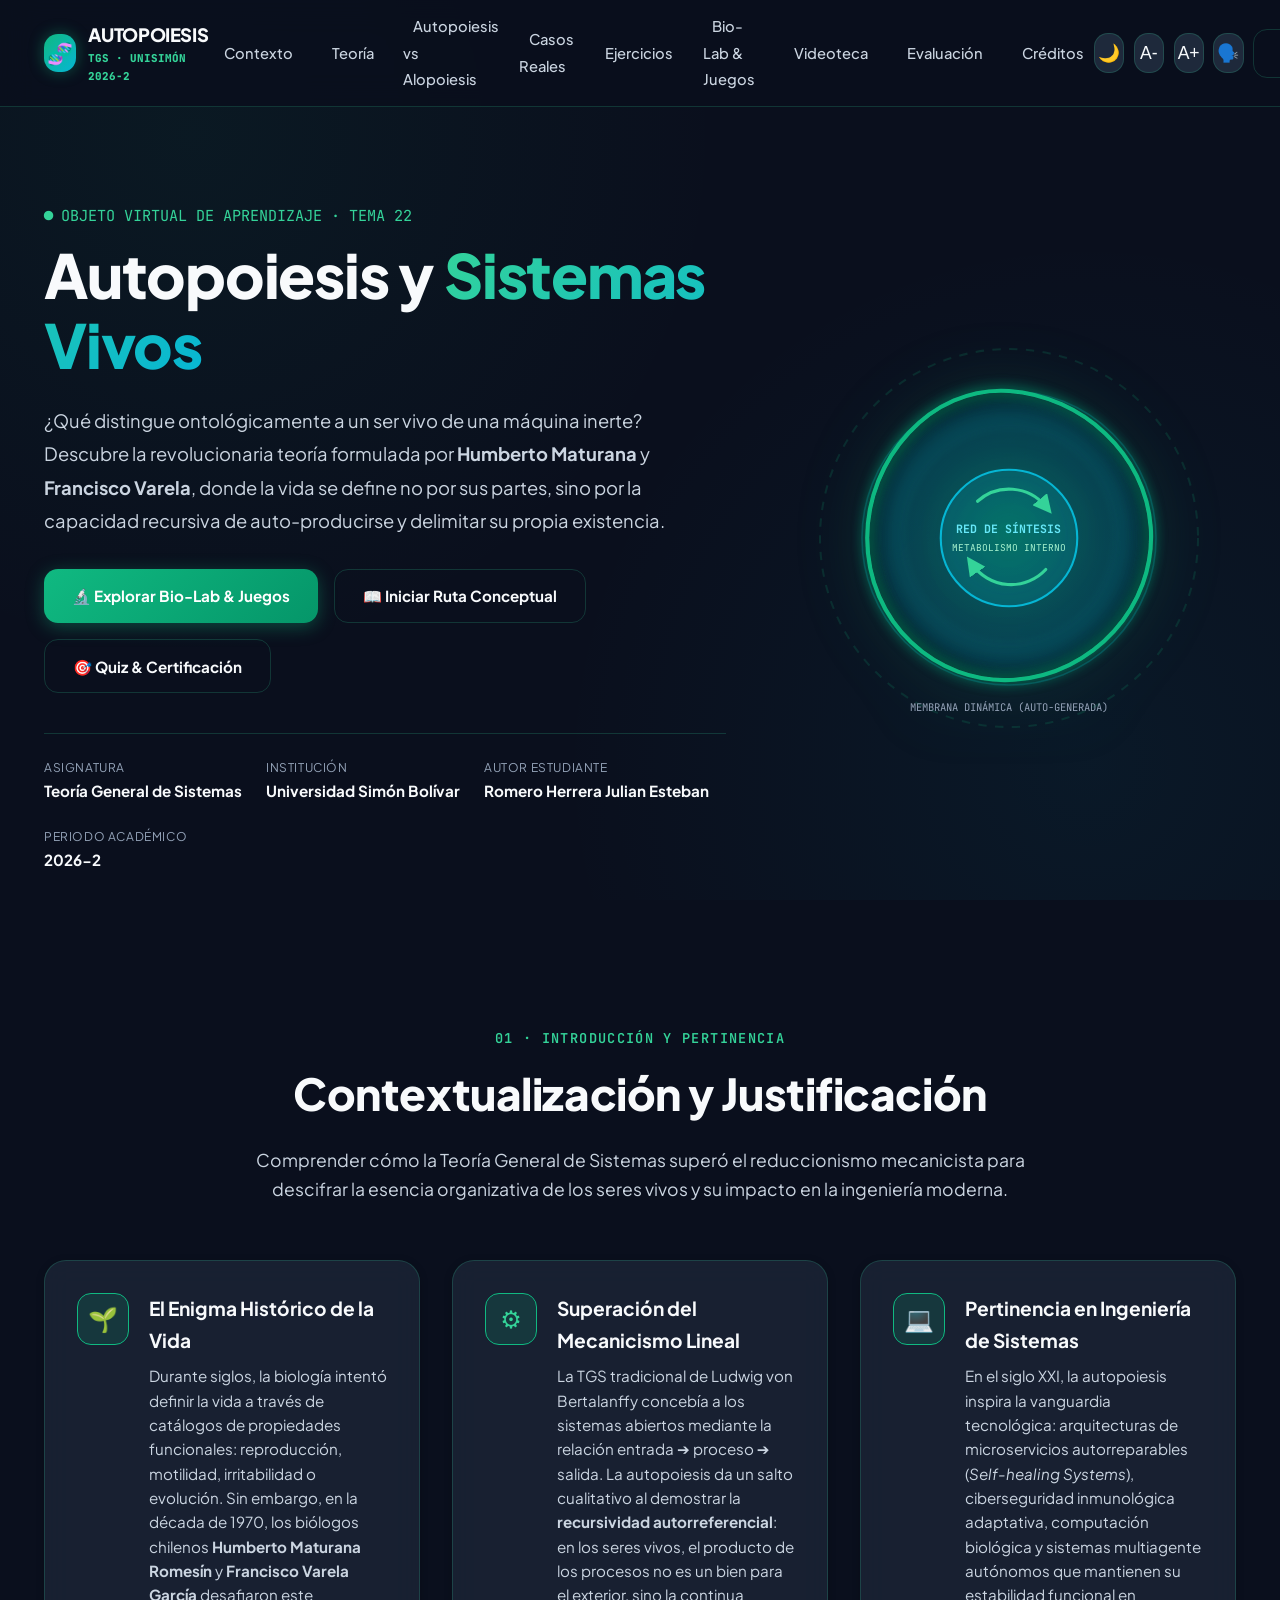
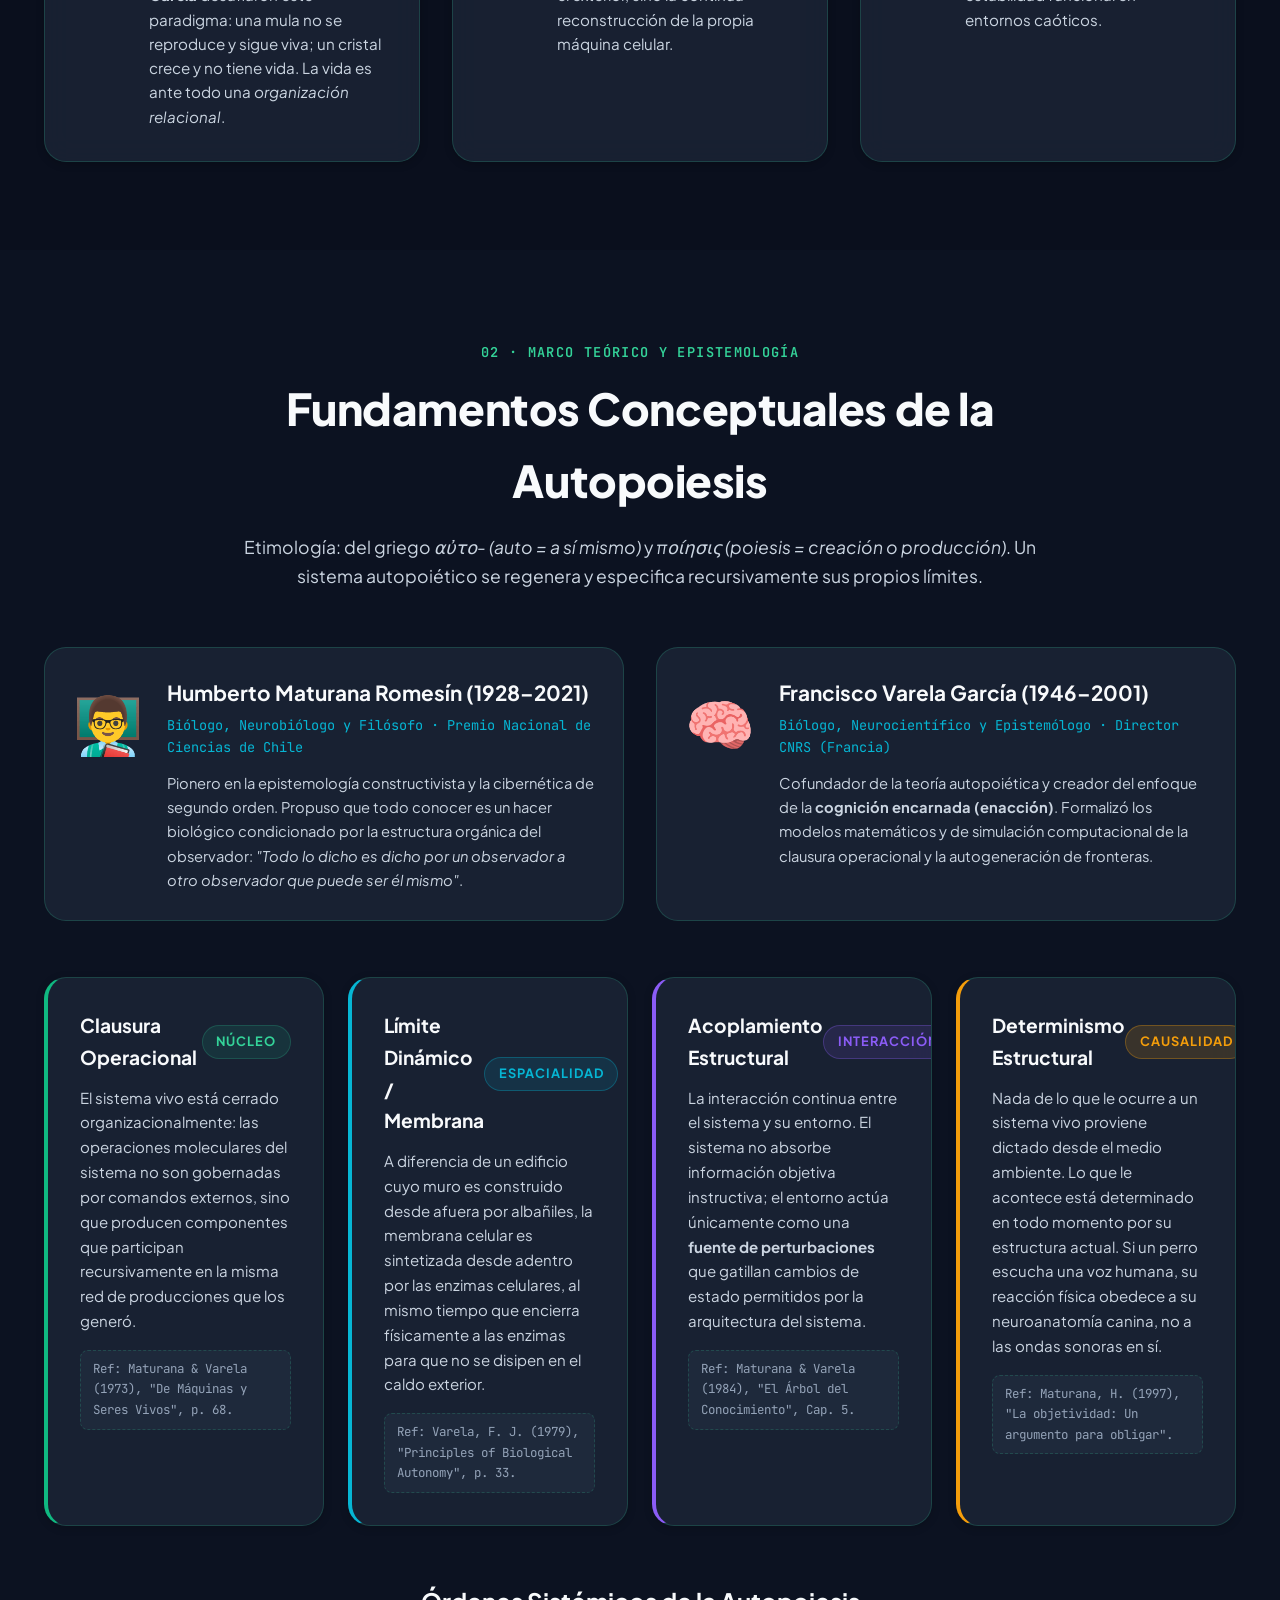
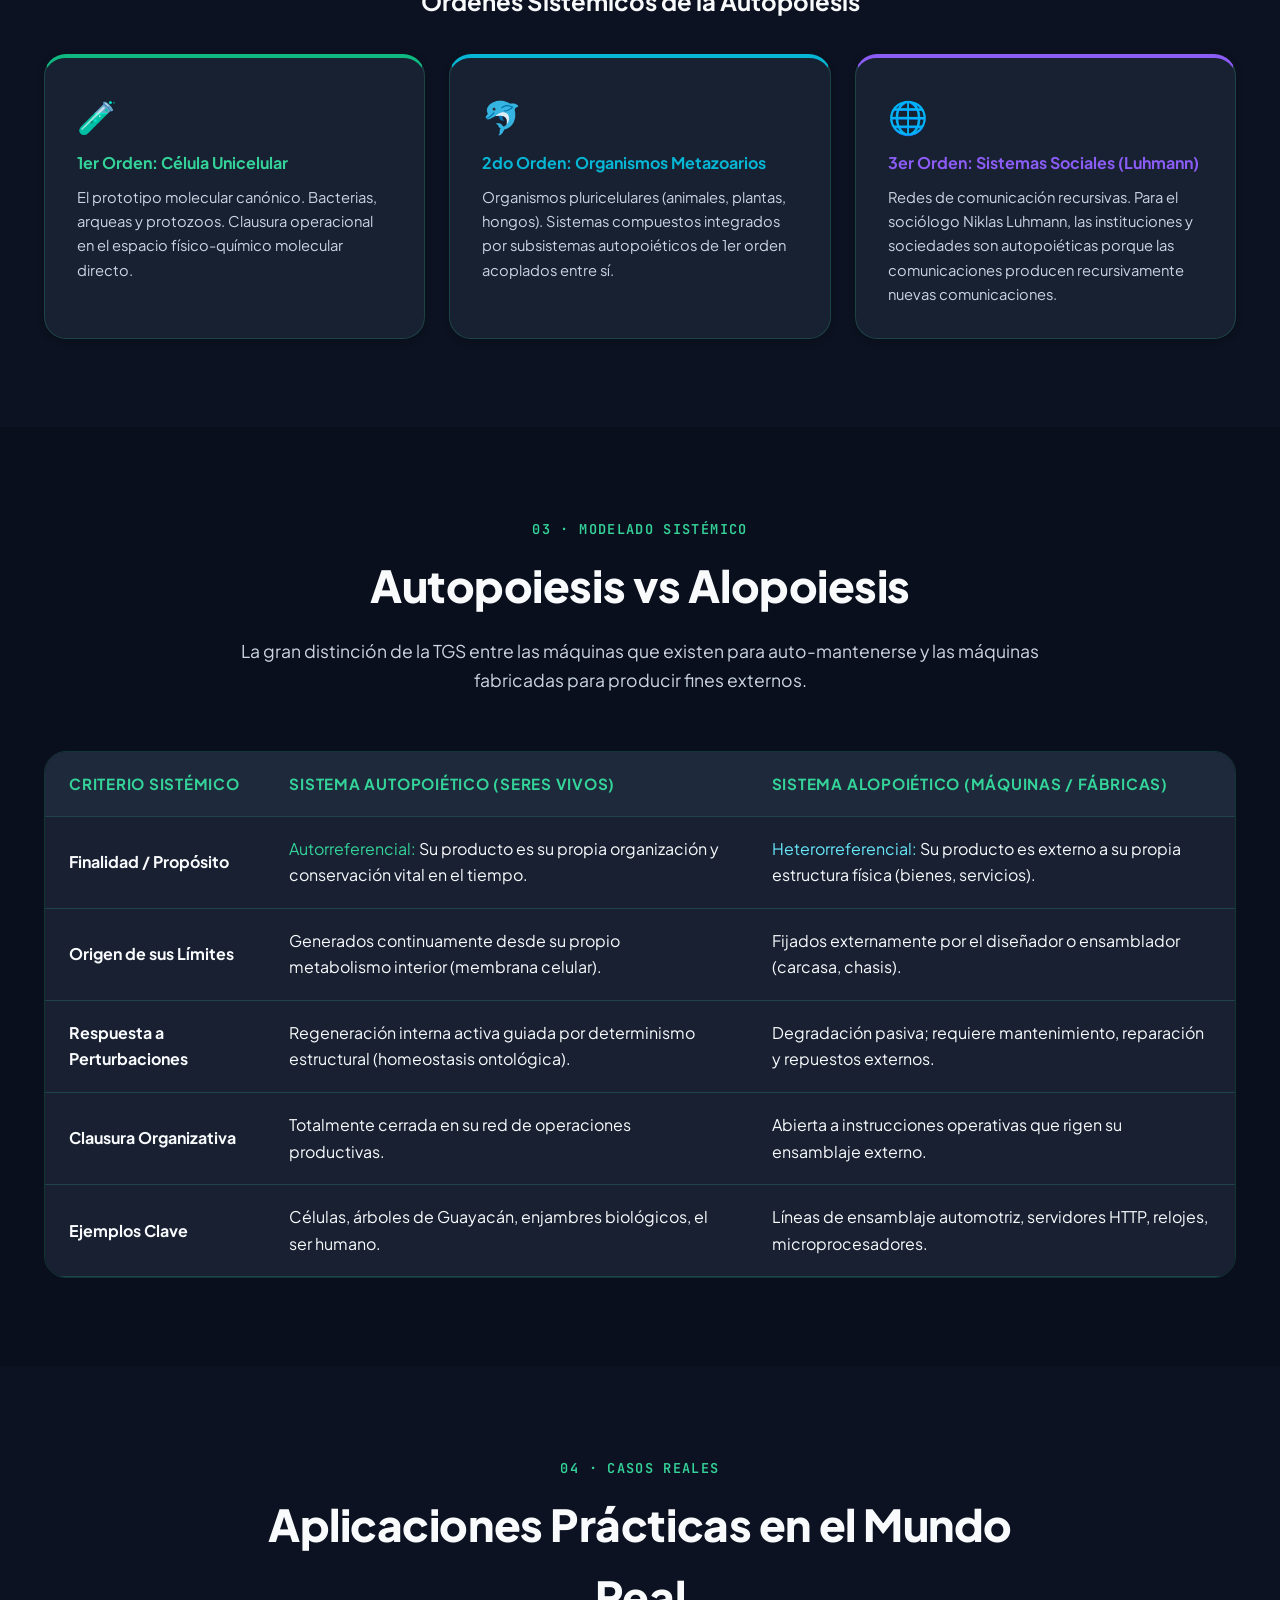
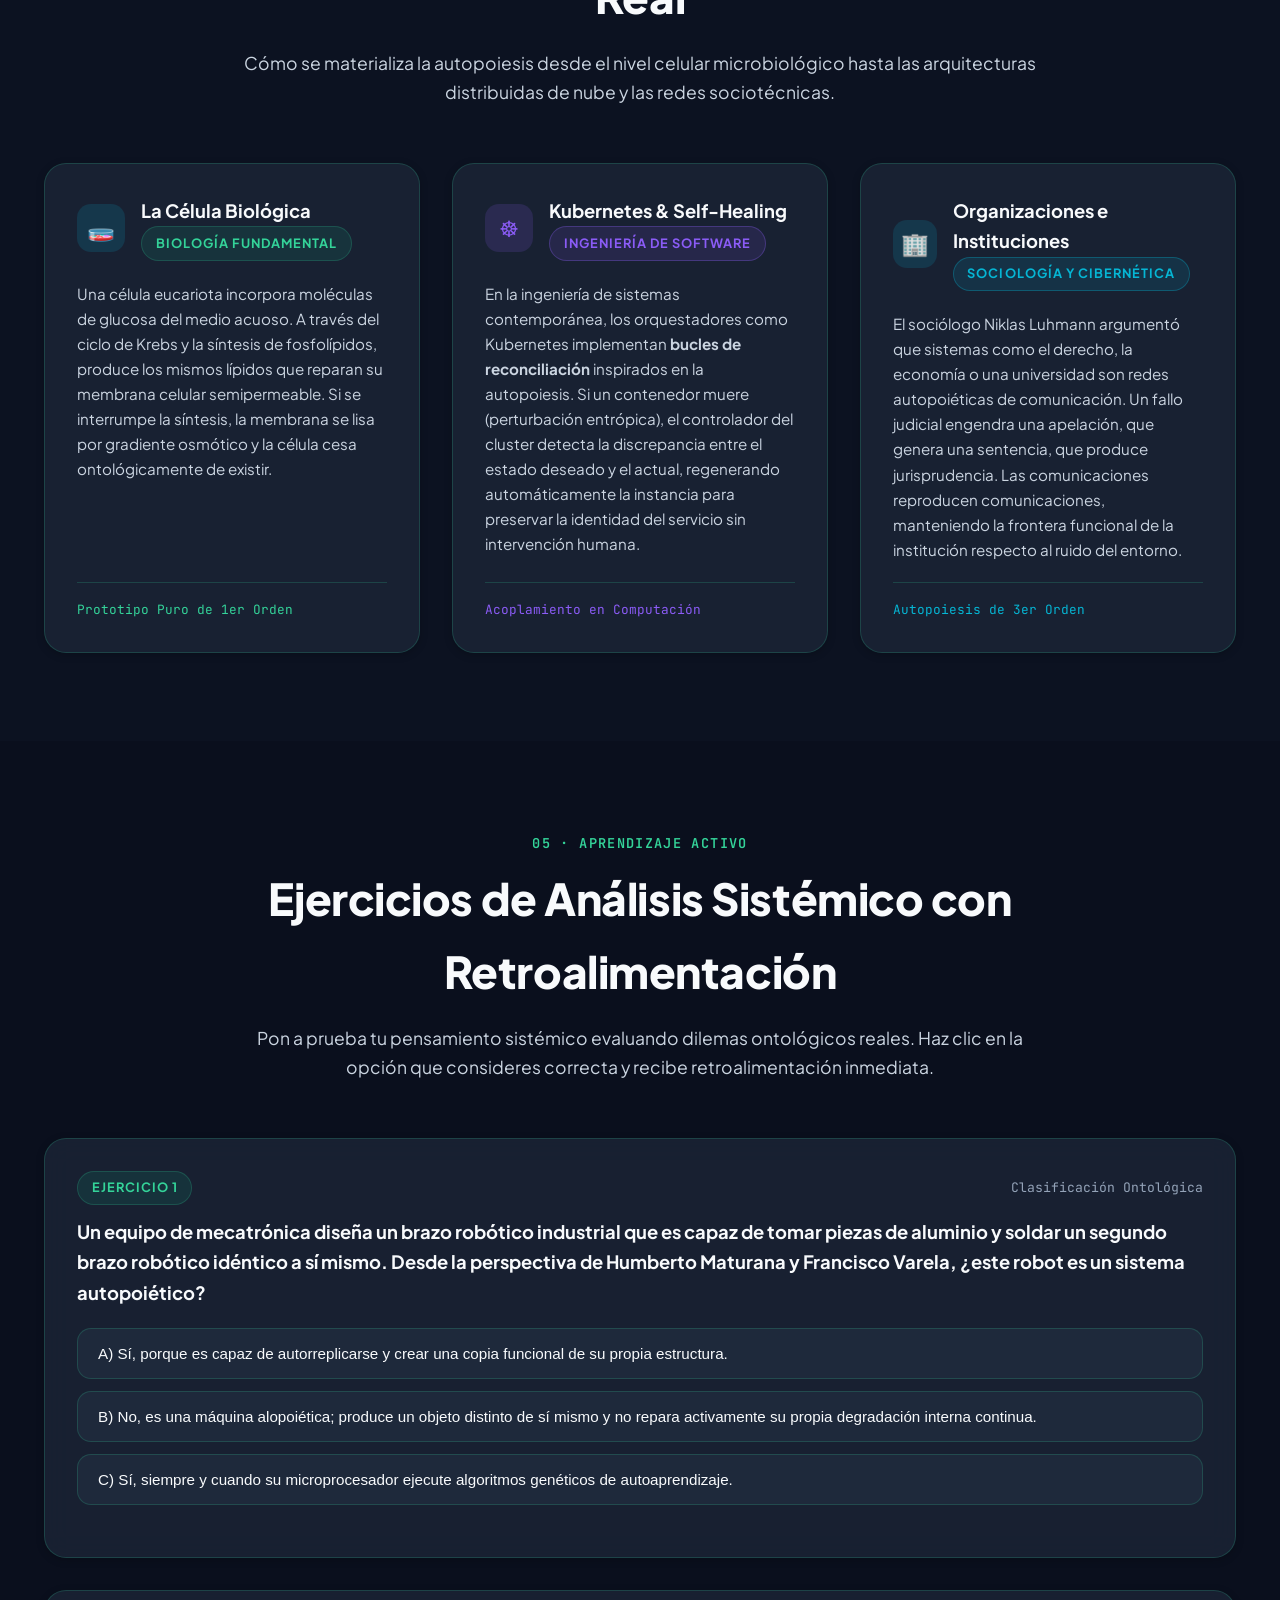
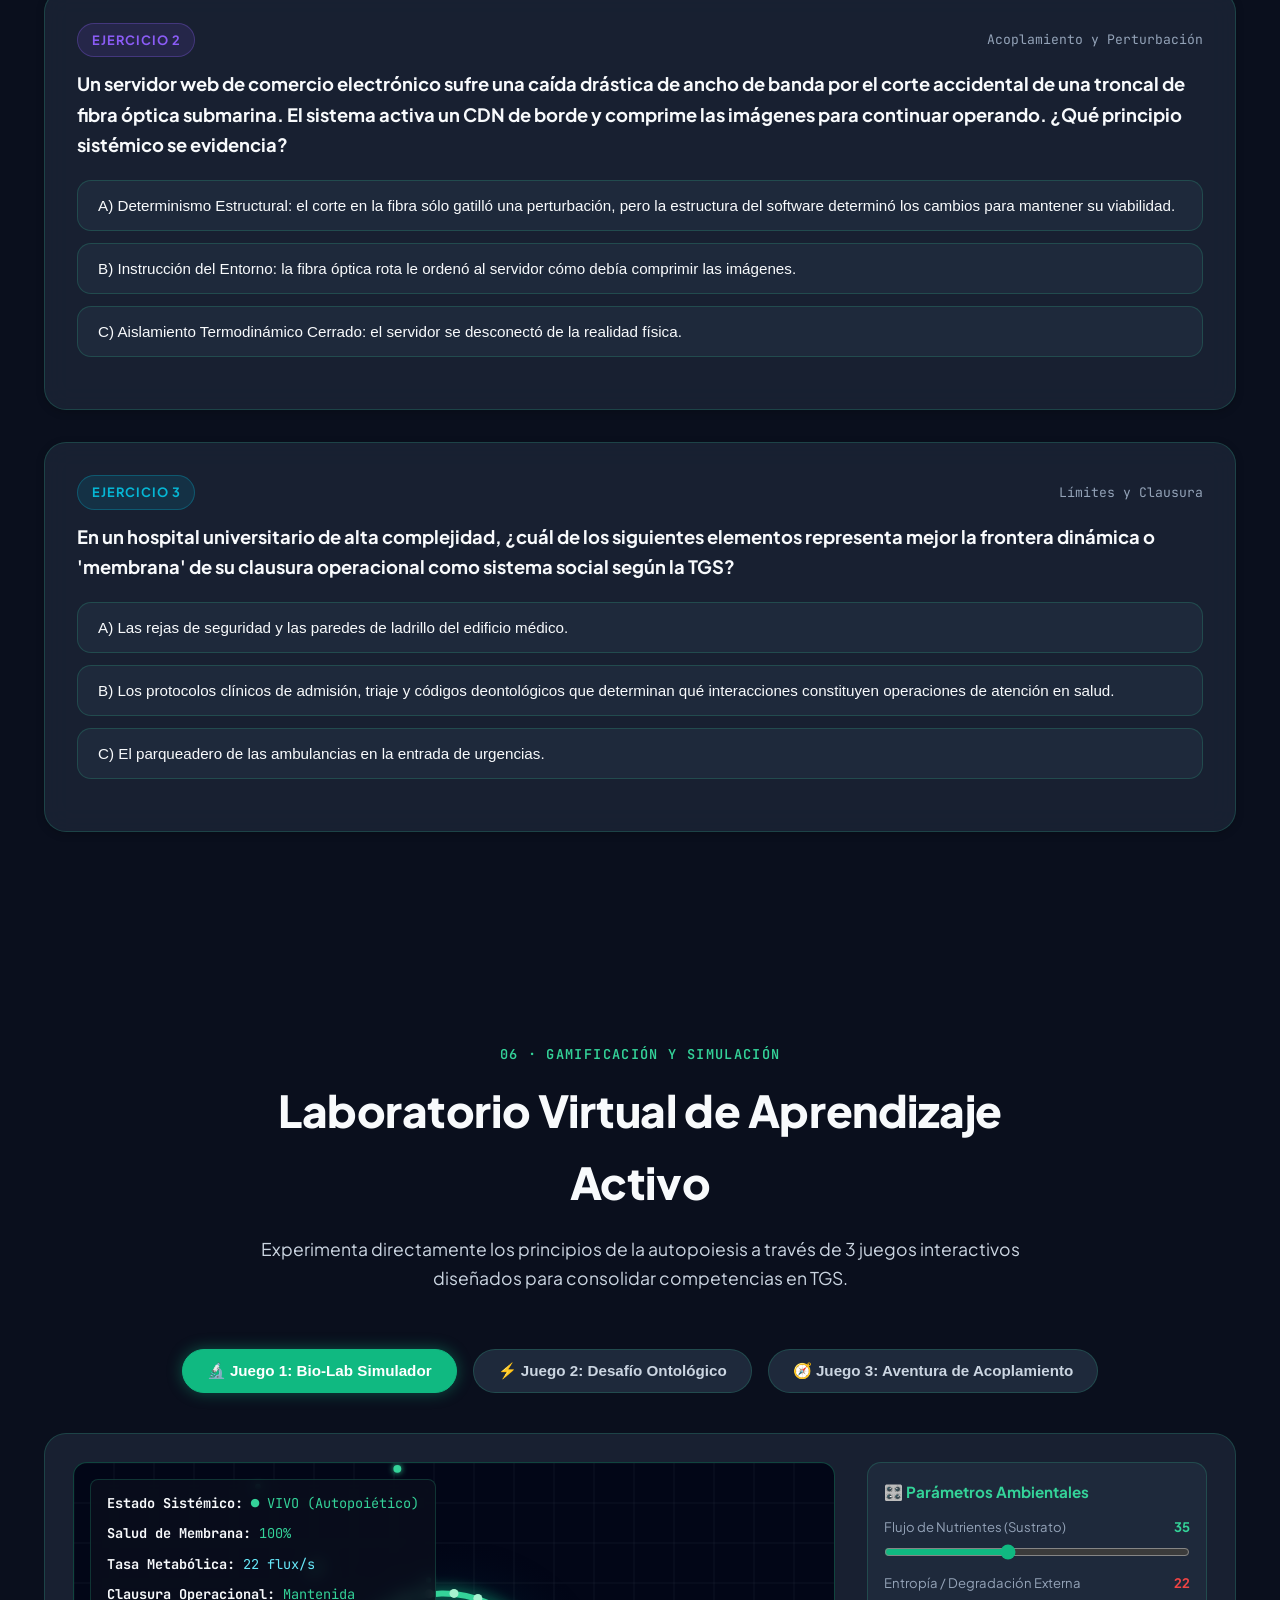
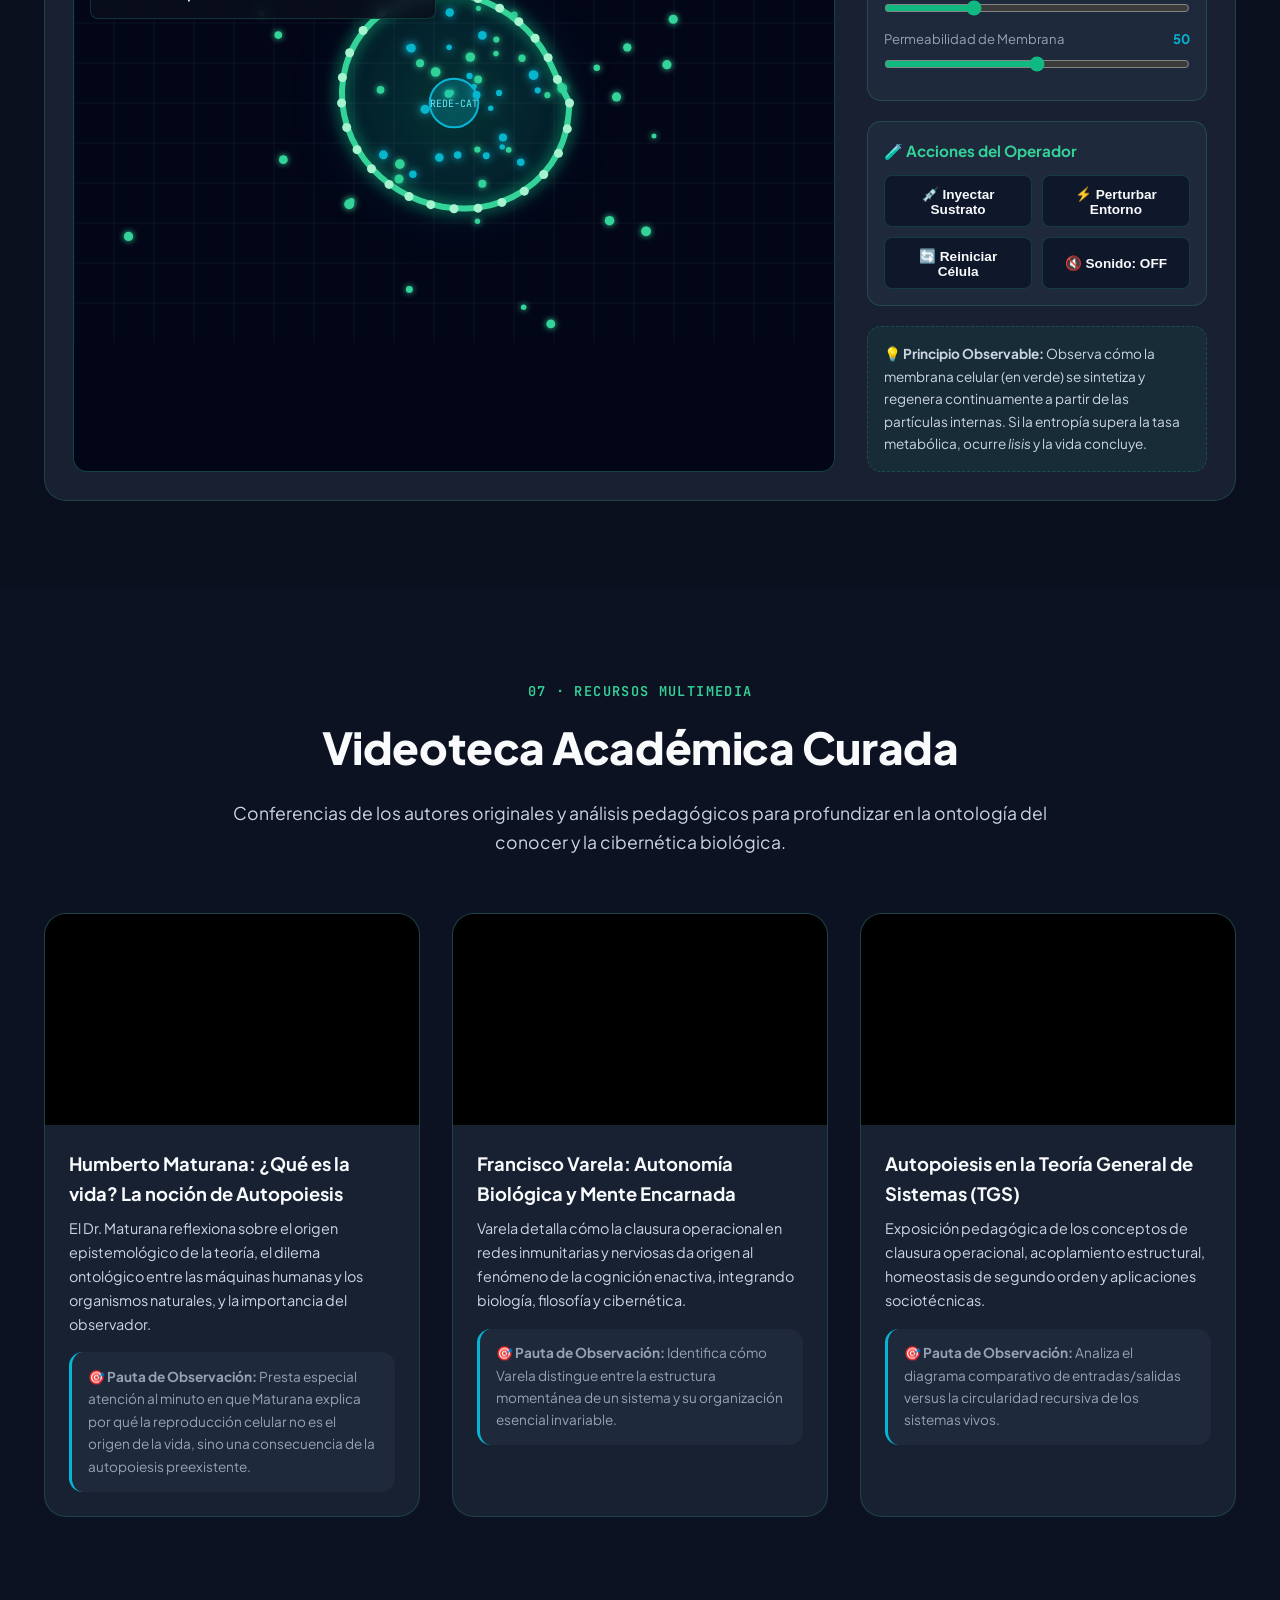
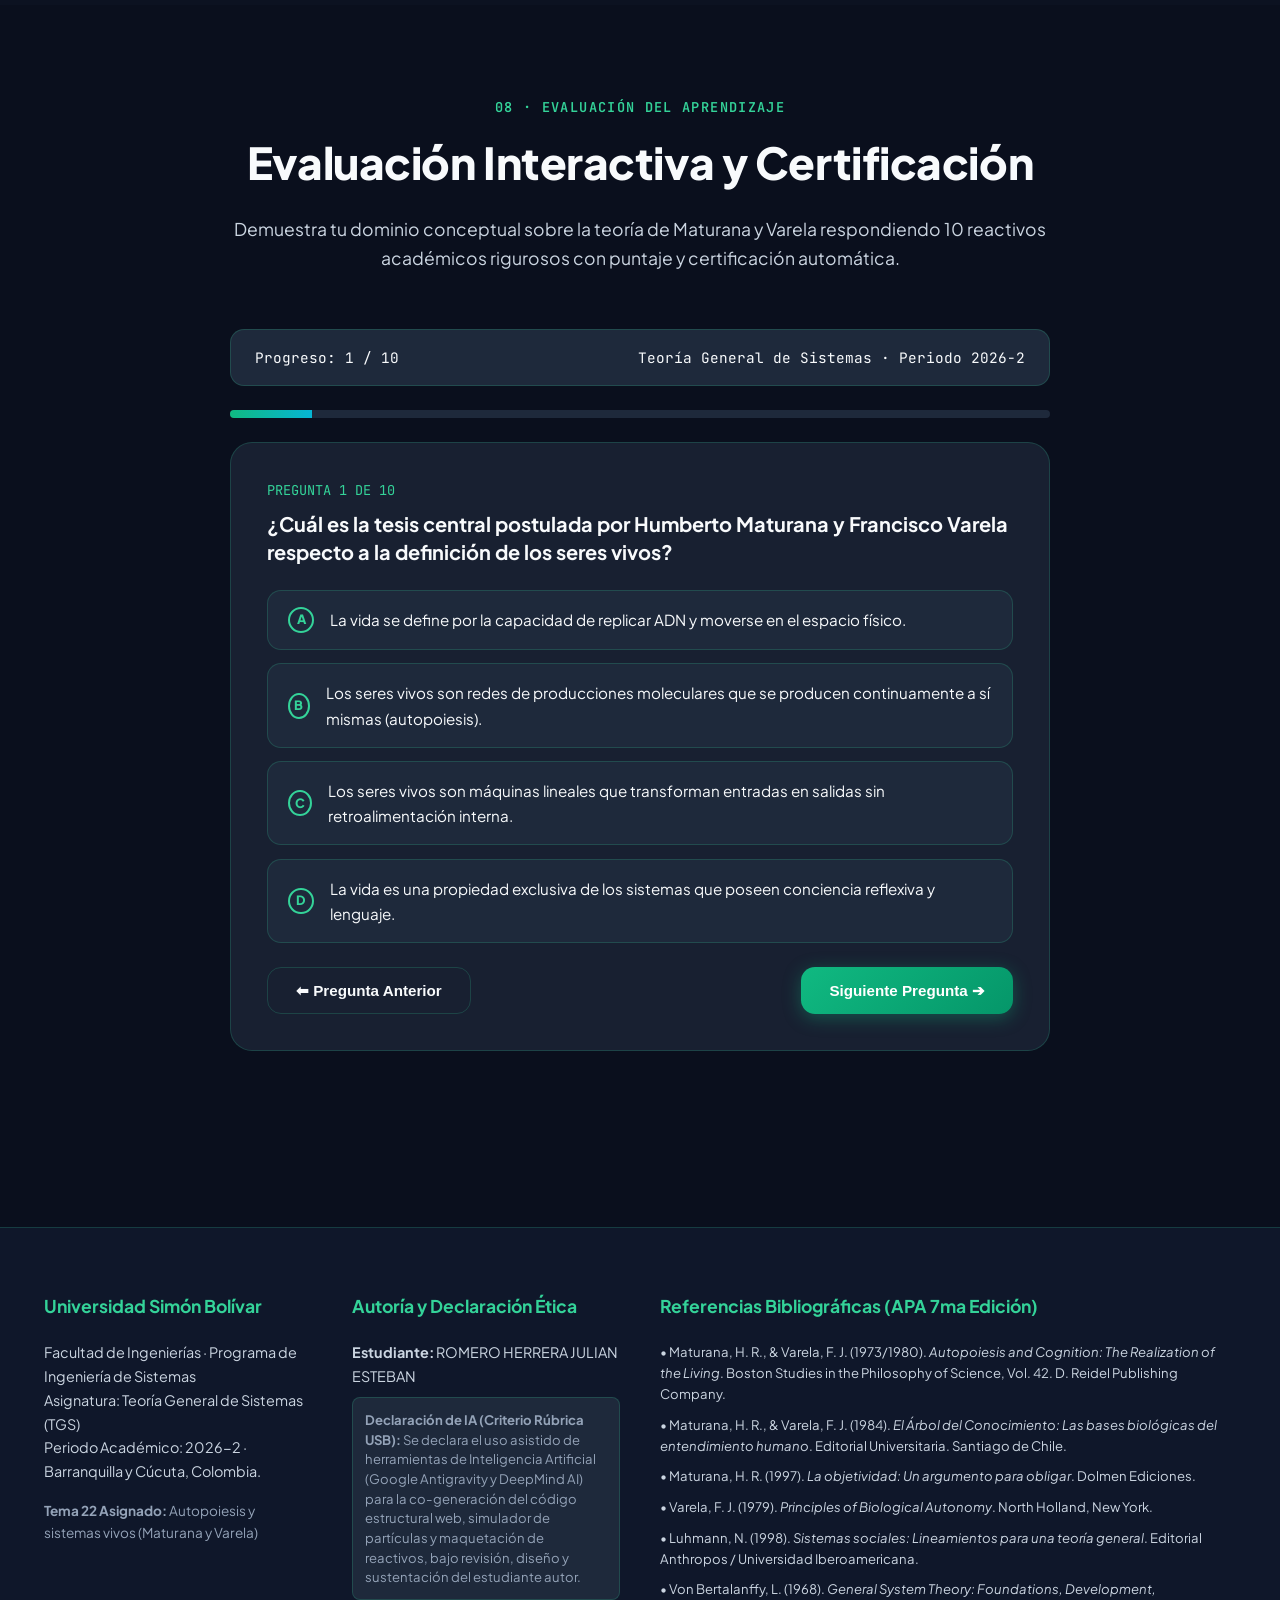
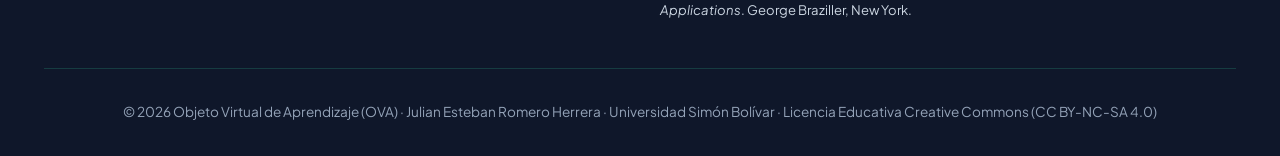
==== index.html @ dcea2aaf "feat: complete OVA Autopoiesis y sistemas vivos (Maturana y Varela) - TGS Unimon 2026-2" ====
<!DOCTYPE html>
<html lang="es" data-theme="dark">
<head>
  <meta charset="UTF-8">
  <meta name="viewport" content="width=device-width, initial-scale=1.0">
  <title>OVA: Autopoiesis y Sistemas Vivos | Humberto Maturana y Francisco Varela | Universidad Simón Bolívar</title>
  
  <!-- Metadatos Educativos y Académicos -->
  <meta name="description" content="Objeto Virtual de Aprendizaje (OVA) interactivo sobre la teoría de la Autopoiesis y los Sistemas Vivos de Humberto Maturana y Francisco Varela. Teoría General de Sistemas - Universidad Simón Bolívar.">
  <meta name="author" content="Julian Esteban Romero Herrera">
  <meta name="keywords" content="Autopoiesis, Maturana, Varela, Sistemas Vivos, Clausura Operacional, Acoplamiento Estructural, TGS, Universidad Simón Bolívar">

  <!-- Fuentes Tipográficas Google Fonts -->
  <link rel="preconnect" href="https://fonts.googleapis.com">
  <link rel="preconnect" href="https://fonts.gstatic.com" crossorigin>
  <link href="https://fonts.googleapis.com/css2?family=JetBrains+Mono:wght@400;600;800&family=Plus+Jakarta+Sans:wght@400;500;600;700;800&display=swap" rel="stylesheet">

  <!-- Hojas de Estilo -->
  <link rel="stylesheet" href="css/styles.css">
</head>
<body>

  <!-- Barra de Progreso de Lectura Superior -->
  <div id="scroll-progress" role="progressbar" aria-label="Progreso de lectura"></div>

  <!-- Barra de Navegación Principal -->
  <header class="navbar" id="main-navbar">
    <div class="container navbar-inner">
      <a href="#inicio" class="brand">
        <div class="brand-icon">🧬</div>
        <div>
          <span style="font-weight: 800; letter-spacing: -0.02em;">AUTOPOIESIS</span>
          <span style="display: block; font-size: 0.68rem; font-family: var(--font-mono); color: var(--accent-bio-light);">TGS · UNISIMÓN 2026-2</span>
        </div>
      </a>

      <!-- Enlaces de Secciones -->
      <nav>
        <ul class="nav-links" id="nav-links">
          <li><a href="#contexto" class="nav-link">Contexto</a></li>
          <li><a href="#teoria" class="nav-link">Teoría</a></li>
          <li><a href="#comparativa" class="nav-link">Autopoiesis vs Alopoiesis</a></li>
          <li><a href="#casos" class="nav-link">Casos Reales</a></li>
          <li><a href="#ejercicios" class="nav-link">Ejercicios</a></li>
          <li><a href="#laboratorio" class="nav-link">Bio-Lab & Juegos</a></li>
          <li><a href="#videoteca" class="nav-link">Videoteca</a></li>
          <li><a href="#evaluacion" class="nav-link">Evaluación</a></li>
          <li><a href="#creditos" class="nav-link">Créditos</a></li>
        </ul>
      </nav>

      <!-- Herramientas de Interfaz y Accesibilidad -->
      <div class="nav-actions">
        <button class="btn-icon" id="theme-toggle-btn" title="Cambiar Tema (Oscuro/Claro)">🌙</button>
        <button class="btn-icon" id="btn-font-decrease" title="Reducir tamaño de letra">A-</button>
        <button class="btn-icon" id="btn-font-increase" title="Aumentar tamaño de letra">A+</button>
        <button class="btn-icon" id="btn-tts-toggle" title="Lectura en voz alta">🗣️</button>
        <button class="btn btn-outline" id="btn-open-ficha" style="padding: 0.4rem 0.8rem; font-size: 0.82rem; font-family: var(--font-mono);">📄 Ficha Técnica</button>
        <button class="btn-icon btn-mobile-menu" id="btn-mobile-menu" title="Menú de Navegación">☰</button>
      </div>
    </div>
  </header>

  <!-- =========================================================================
       HERO / PORTADA DEL OVA
       ========================================================================= -->
  <section class="hero" id="inicio">
    <div class="container hero-grid">
      <div class="hero-content">
        <div class="hero-subtitle">
          <span>●</span> OBJETO VIRTUAL DE APRENDIZAJE · TEMA 22
        </div>
        <h1 class="hero-title">
          Autopoiesis y <span class="text-gradient">Sistemas Vivos</span>
        </h1>
        <p class="hero-description">
          ¿Qué distingue ontológicamente a un ser vivo de una máquina inerte? Descubre la revolucionaria teoría formulada por <strong>Humberto Maturana</strong> y <strong>Francisco Varela</strong>, donde la vida se define no por sus partes, sino por la capacidad recursiva de auto-producirse y delimitar su propia existencia.
        </p>

        <div class="hero-buttons">
          <a href="#laboratorio" class="btn btn-primary">
            <span>🔬 Explorar Bio-Lab & Juegos</span>
          </a>
          <a href="#teoria" class="btn btn-outline">
            <span>📖 Iniciar Ruta Conceptual</span>
          </a>
          <a href="#evaluacion" class="btn btn-outline">
            <span>🎯 Quiz & Certificación</span>
          </a>
        </div>

        <div class="hero-meta-badges">
          <div class="meta-item">
            <span class="meta-label">Asignatura</span>
            <span class="meta-val">Teoría General de Sistemas</span>
          </div>
          <div class="meta-item">
            <span class="meta-label">Institución</span>
            <span class="meta-val">Universidad Simón Bolívar</span>
          </div>
          <div class="meta-item">
            <span class="meta-label">Autor Estudiante</span>
            <span class="meta-val">Romero Herrera Julian Esteban</span>
          </div>
          <div class="meta-item">
            <span class="meta-label">Periodo Académico</span>
            <span class="meta-val">2026-2</span>
          </div>
        </div>
      </div>

      <!-- Ilustración Bio-Cibernética SVG Interactiva -->
      <div class="hero-visual">
        <svg class="autopoiesis-interactive-graphic" viewBox="0 0 400 400" fill="none" xmlns="http://www.w3.org/2000/svg">
          <!-- Círculos concéntricos de perturbación y flujo metabólico -->
          <circle cx="200" cy="200" r="180" stroke="rgba(16, 185, 129, 0.15)" stroke-width="2" stroke-dasharray="8 8" />
          <circle cx="200" cy="200" r="140" stroke="rgba(6, 182, 212, 0.25)" stroke-width="1.5" />
          
          <!-- Membrana celular ondulante -->
          <path d="M 200,60 C 270,65 330,120 335,190 C 340,265 280,330 205,335 C 130,340 65,280 65,200 C 65,125 125,55 200,60 Z" 
                fill="url(#bioGrad)" stroke="#10b981" stroke-width="4" filter="url(#glowFilter)" />
          
          <!-- Núcleo metabólico / Clausura operacional recursiva -->
          <circle cx="200" cy="200" r="65" fill="rgba(6, 182, 212, 0.15)" stroke="#06b6d4" stroke-width="2" />
          
          <!-- Flechas circulares de retroalimentación metabólica -->
          <path d="M 170,165 A 45,45 0 0,1 235,170" stroke="#34d399" stroke-width="3" stroke-linecap="round" marker-end="url(#arrow)" />
          <path d="M 235,230 A 45,45 0 0,1 165,225" stroke="#34d399" stroke-width="3" stroke-linecap="round" marker-end="url(#arrow)" />
          
          <!-- Gradientes y Filtros -->
          <defs>
            <radialGradient id="bioGrad" cx="0.5" cy="0.5" r="0.5">
              <stop offset="0%" stop-color="rgba(16, 185, 129, 0.25)" />
              <stop offset="70%" stop-color="rgba(6, 182, 212, 0.12)" />
              <stop offset="100%" stop-color="rgba(10, 15, 29, 0.4)" />
            </radialGradient>
            <filter id="glowFilter" x="-20%" y="-20%" width="140%" height="140%">
              <feGaussianBlur stdDeviation="6" result="blur" />
              <feComposite in="SourceGraphic" in2="blur" operator="over" />
            </filter>
            <marker id="arrow" viewBox="0 0 10 10" refX="5" refY="5" markerWidth="6" markerHeight="6" orient="auto-start-reverse">
              <path d="M 0 0 L 10 5 L 0 10 z" fill="#34d399" />
            </marker>
          </defs>

          <!-- Textos explicativos en SVG -->
          <text x="200" y="195" text-anchor="middle" fill="#67e8f9" font-family="'JetBrains Mono', monospace" font-size="11" font-weight="700">RED DE SÍNTESIS</text>
          <text x="200" y="212" text-anchor="middle" fill="#a7f3d0" font-family="'JetBrains Mono', monospace" font-size="9">METABOLISMO INTERNO</text>
          <text x="200" y="365" text-anchor="middle" fill="#94a3b8" font-family="'JetBrains Mono', monospace" font-size="10">MEMBRANA DINÁMICA (AUTO-GENERADA)</text>
        </svg>
      </div>
    </div>
  </section>

  <!-- =========================================================================
       01. CONTEXTUALIZACIÓN Y JUSTIFICACIÓN
       ========================================================================= -->
  <section class="section" id="contexto">
    <div class="container">
      <div class="section-header">
        <span class="section-tag">01 · INTRODUCCIÓN Y PERTINENCIA</span>
        <h2 class="section-title">Contextualización y Justificación</h2>
        <p class="section-description">
          Comprender cómo la Teoría General de Sistemas superó el reduccionismo mecanicista para descifrar la esencia organizativa de los seres vivos y su impacto en la ingeniería moderna.
        </p>
      </div>

      <div class="context-grid">
        <div class="glass-card feature-box">
          <div class="feature-icon-wrapper">🌱</div>
          <div class="feature-content">
            <h4>El Enigma Histórico de la Vida</h4>
            <p>
              Durante siglos, la biología intentó definir la vida a través de catálogos de propiedades funcionales: reproducción, motilidad, irritabilidad o evolución. Sin embargo, en la década de 1970, los biólogos chilenos <strong>Humberto Maturana Romesín</strong> y <strong>Francisco Varela García</strong> desafiaron este paradigma: una mula no se reproduce y sigue viva; un cristal crece y no tiene vida. La vida es ante todo una <em>organización relacional</em>.
            </p>
          </div>
        </div>

        <div class="glass-card feature-box">
          <div class="feature-icon-wrapper">⚙️</div>
          <div class="feature-content">
            <h4>Superación del Mecanicismo Lineal</h4>
            <p>
              La TGS tradicional de Ludwig von Bertalanffy concebía a los sistemas abiertos mediante la relación entrada ➔ proceso ➔ salida. La autopoiesis da un salto cualitativo al demostrar la <strong>recursividad autorreferencial</strong>: en los seres vivos, el producto de los procesos no es un bien para el exterior, sino la continua reconstrucción de la propia máquina celular.
            </p>
          </div>
        </div>

        <div class="glass-card feature-box">
          <div class="feature-icon-wrapper">💻</div>
          <div class="feature-content">
            <h4>Pertinencia en Ingeniería de Sistemas</h4>
            <p>
              En el siglo XXI, la autopoiesis inspira la vanguardia tecnológica: arquitecturas de microservicios autorreparables (<em>Self-healing Systems</em>), ciberseguridad inmunológica adaptativa, computación biológica y sistemas multiagente autónomos que mantienen su estabilidad funcional en entornos caóticos.
            </p>
          </div>
        </div>
      </div>
    </div>
  </section>

  <!-- =========================================================================
       02. EXPLICACIÓN CONCEPTUAL Y TEÓRICA
       ========================================================================= -->
  <section class="section" id="teoria" style="background: rgba(15, 23, 42, 0.4);">
    <div class="container">
      <div class="section-header">
        <span class="section-tag">02 · MARCO TEÓRICO Y EPISTEMOLOGÍA</span>
        <h2 class="section-title">Fundamentos Conceptuales de la Autopoiesis</h2>
        <p class="section-description">
          Etimología: del griego <em>αὐτο- (auto = a sí mismo)</em> y <em>ποίησις (poiesis = creación o producción)</em>. Un sistema autopoiético se regenera y especifica recursivamente sus propios límites.
        </p>
      </div>

      <!-- Ficha de los Autores -->
      <div class="theorist-card-grid">
        <div class="theorist-card">
          <div style="font-size: 3.5rem;">👨‍🏫</div>
          <div class="theorist-info">
            <h3>Humberto Maturana Romesín (1928–2021)</h3>
            <div class="theorist-title">Biólogo, Neurobiólogo y Filósofo · Premio Nacional de Ciencias de Chile</div>
            <p>
              Pionero en la epistemología constructivista y la cibernética de segundo orden. Propuso que todo conocer es un hacer biológico condicionado por la estructura orgánica del observador: <em>"Todo lo dicho es dicho por un observador a otro observador que puede ser él mismo"</em>.
            </p>
          </div>
        </div>

        <div class="theorist-card">
          <div style="font-size: 3.5rem;">🧠</div>
          <div class="theorist-info">
            <h3>Francisco Varela García (1946–2001)</h3>
            <div class="theorist-title">Biólogo, Neurocientífico y Epistemólogo · Director CNRS (Francia)</div>
            <p>
              Cofundador de la teoría autopoiética y creador del enfoque de la <strong>cognición encarnada (enacción)</strong>. Formalizó los modelos matemáticos y de simulación computacional de la clausura operacional y la autogeneración de fronteras.
            </p>
          </div>
        </div>
      </div>

      <!-- Cuadrícula de Conceptos Clave -->
      <div class="concept-grid">
        <!-- 1. Clausura Operacional -->
        <div class="glass-card concept-card">
          <h4>
            <span>Clausura Operacional</span>
            <span class="badge">Núcleo</span>
          </h4>
          <p>
            El sistema vivo está cerrado organizacionalmente: las operaciones moleculares del sistema no son gobernadas por comandos externos, sino que producen componentes que participan recursivamente en la misma red de producciones que los generó.
          </p>
          <div class="academic-citation">
            Ref: Maturana & Varela (1973), "De Máquinas y Seres Vivos", p. 68.
          </div>
        </div>

        <!-- 2. La Membrana Dinámica -->
        <div class="glass-card concept-card cyan-edge">
          <h4>
            <span>Límite Dinámico / Membrana</span>
            <span class="badge badge-cyan">Espacialidad</span>
          </h4>
          <p>
            A diferencia de un edificio cuyo muro es construido desde afuera por albañiles, la membrana celular es sintetizada desde adentro por las enzimas celulares, al mismo tiempo que encierra físicamente a las enzimas para que no se disipen en el caldo exterior.
          </p>
          <div class="academic-citation">
            Ref: Varela, F. J. (1979), "Principles of Biological Autonomy", p. 33.
          </div>
        </div>

        <!-- 3. Acoplamiento Estructural -->
        <div class="glass-card concept-card purple-edge">
          <h4>
            <span>Acoplamiento Estructural</span>
            <span class="badge badge-purple">Interacción</span>
          </h4>
          <p>
            La interacción continua entre el sistema y su entorno. El sistema no absorbe información objetiva instructiva; el entorno actúa únicamente como una <strong>fuente de perturbaciones</strong> que gatillan cambios de estado permitidos por la arquitectura del sistema.
          </p>
          <div class="academic-citation">
            Ref: Maturana & Varela (1984), "El Árbol del Conocimiento", Cap. 5.
          </div>
        </div>

        <!-- 4. Determinismo Estructural -->
        <div class="glass-card concept-card amber-edge">
          <h4>
            <span>Determinismo Estructural</span>
            <span class="badge" style="background: rgba(245, 158, 11, 0.15); color: #f59e0b; border-color: rgba(245, 158, 11, 0.3);">Causalidad</span>
          </h4>
          <p>
            Nada de lo que le ocurre a un sistema vivo proviene dictado desde el medio ambiente. Lo que le acontece está determinado en todo momento por su estructura actual. Si un perro escucha una voz humana, su reacción física obedece a su neuroanatomía canina, no a las ondas sonoras en sí.
          </p>
          <div class="academic-citation">
            Ref: Maturana, H. (1997), "La objetividad: Un argumento para obligar".
          </div>
        </div>
      </div>

      <!-- Niveles de Autopoiesis -->
      <div style="margin-top: 3.5rem;">
        <h3 style="font-size: 1.5rem; text-align: center; margin-bottom: 2rem;">Órdenes Sistémicos de la Autopoiesis</h3>
        <div style="display: grid; grid-template-columns: repeat(auto-fit, minmax(280px, 1fr)); gap: 1.5rem;">
          <div class="glass-card" style="border-top: 4px solid var(--accent-bio);">
            <div style="font-size: 2rem; margin-bottom: 0.5rem;">🧪</div>
            <h4 style="color: var(--accent-bio-light); margin-bottom: 0.5rem;">1er Orden: Célula Unicelular</h4>
            <p style="font-size: 0.92rem; color: var(--text-secondary);">
              El prototipo molecular canónico. Bacterias, arqueas y protozoos. Clausura operacional en el espacio físico-químico molecular directo.
            </p>
          </div>

          <div class="glass-card" style="border-top: 4px solid var(--accent-cyan);">
            <div style="font-size: 2rem; margin-bottom: 0.5rem;">🐬</div>
            <h4 style="color: var(--accent-cyan); margin-bottom: 0.5rem;">2do Orden: Organismos Metazoarios</h4>
            <p style="font-size: 0.92rem; color: var(--text-secondary);">
              Organismos pluricelulares (animales, plantas, hongos). Sistemas compuestos integrados por subsistemas autopoiéticos de 1er orden acoplados entre sí.
            </p>
          </div>

          <div class="glass-card" style="border-top: 4px solid var(--accent-purple);">
            <div style="font-size: 2rem; margin-bottom: 0.5rem;">🌐</div>
            <h4 style="color: var(--accent-purple); margin-bottom: 0.5rem;">3er Orden: Sistemas Sociales (Luhmann)</h4>
            <p style="font-size: 0.92rem; color: var(--text-secondary);">
              Redes de comunicación recursivas. Para el sociólogo Niklas Luhmann, las instituciones y sociedades son autopoiéticas porque las comunicaciones producen recursivamente nuevas comunicaciones.
            </p>
          </div>
        </div>
      </div>
    </div>
  </section>

  <!-- =========================================================================
       03. COMPARATIVA SISTÉMICA: AUTOPOIESIS VS ALOPOIESIS
       ========================================================================= -->
  <section class="section" id="comparativa">
    <div class="container">
      <div class="section-header">
        <span class="section-tag">03 · MODELADO SISTÉMICO</span>
        <h2 class="section-title">Autopoiesis vs Alopoiesis</h2>
        <p class="section-description">
          La gran distinción de la TGS entre las máquinas que existen para auto-mantenerse y las máquinas fabricadas para producir fines externos.
        </p>
      </div>

      <div class="comparison-container">
        <div class="comparison-table-wrapper">
          <table class="comparison-table">
            <thead>
              <tr>
                <th>Criterio Sistémico</th>
                <th>Sistema Autopoiético (Seres Vivos)</th>
                <th>Sistema Alopoiético (Máquinas / Fábricas)</th>
              </tr>
            </thead>
            <tbody>
              <tr>
                <td><strong>Finalidad / Propósito</strong></td>
                <td><span style="color: #34d399;">Autorreferencial:</span> Su producto es su propia organización y conservación vital en el tiempo.</td>
                <td><span style="color: #67e8f9;">Heterorreferencial:</span> Su producto es externo a su propia estructura física (bienes, servicios).</td>
              </tr>
              <tr>
                <td><strong>Origen de sus Límites</strong></td>
                <td>Generados continuamente desde su propio metabolismo interior (membrana celular).</td>
                <td>Fijados externamente por el diseñador o ensamblador (carcasa, chasis).</td>
              </tr>
              <tr>
                <td><strong>Respuesta a Perturbaciones</strong></td>
                <td>Regeneración interna activa guiada por determinismo estructural (homeostasis ontológica).</td>
                <td>Degradación pasiva; requiere mantenimiento, reparación y repuestos externos.</td>
              </tr>
              <tr>
                <td><strong>Clausura Organizativa</strong></td>
                <td>Totalmente cerrada en su red de operaciones productivas.</td>
                <td>Abierta a instrucciones operativas que rigen su ensamblaje externo.</td>
              </tr>
              <tr>
                <td><strong>Ejemplos Clave</strong></td>
                <td>Células, árboles de Guayacán, enjambres biológicos, el ser humano.</td>
                <td>Líneas de ensamblaje automotriz, servidores HTTP, relojes, microprocesadores.</td>
              </tr>
            </tbody>
          </table>
        </div>
      </div>
    </div>
  </section>

  <!-- =========================================================================
       04. CASOS REALES Y APLICACIONES EN INGENIERÍA DE SISTEMAS
       ========================================================================= -->
  <section class="section" id="casos" style="background: rgba(15, 23, 42, 0.4);">
    <div class="container">
      <div class="section-header">
        <span class="section-tag">04 · CASOS REALES</span>
        <h2 class="section-title">Aplicaciones Prácticas en el Mundo Real</h2>
        <p class="section-description">
          Cómo se materializa la autopoiesis desde el nivel celular microbiológico hasta las arquitecturas distribuidas de nube y las redes sociotécnicas.
        </p>
      </div>

      <div class="case-study-grid">
        <!-- Caso 1: Célula Viva -->
        <div class="glass-card case-card">
          <div class="case-header">
            <div class="case-icon">🧫</div>
            <div>
              <h4 style="font-size: 1.15rem;">La Célula Biológica</h4>
              <span class="badge">Biología Fundamental</span>
            </div>
          </div>
          <div class="case-body">
            <p>
              Una célula eucariota incorpora moléculas de glucosa del medio acuoso. A través del ciclo de Krebs y la síntesis de fosfolípidos, produce los mismos lípidos que reparan su membrana celular semipermeable. Si se interrumpe la síntesis, la membrana se lisa por gradiente osmótico y la célula cesa ontológicamente de existir.
            </p>
          </div>
          <div class="case-footer">
            <span style="font-family: var(--font-mono); font-size: 0.8rem; color: var(--accent-bio-light);">Prototipo Puro de 1er Orden</span>
          </div>
        </div>

        <!-- Caso 2: Kubernetes y Self-Healing Systems -->
        <div class="glass-card case-card">
          <div class="case-header">
            <div class="case-icon" style="background: rgba(139, 92, 246, 0.15); color: var(--accent-purple);">☸️</div>
            <div>
              <h4 style="font-size: 1.15rem;">Kubernetes & Self-Healing</h4>
              <span class="badge badge-purple">Ingeniería de Software</span>
            </div>
          </div>
          <div class="case-body">
            <p>
              En la ingeniería de sistemas contemporánea, los orquestadores como Kubernetes implementan <strong>bucles de reconciliación</strong> inspirados en la autopoiesis. Si un contenedor muere (perturbación entrópica), el controlador del cluster detecta la discrepancia entre el estado deseado y el actual, regenerando automáticamente la instancia para preservar la identidad del servicio sin intervención humana.
            </p>
          </div>
          <div class="case-footer">
            <span style="font-family: var(--font-mono); font-size: 0.8rem; color: var(--accent-purple);">Acoplamiento en Computación</span>
          </div>
        </div>

        <!-- Caso 3: Sistemas Sociales de Niklas Luhmann -->
        <div class="glass-card case-card">
          <div class="case-header">
            <div class="case-icon">🏢</div>
            <div>
              <h4 style="font-size: 1.15rem;">Organizaciones e Instituciones</h4>
              <span class="badge badge-cyan">Sociología y Cibernética</span>
            </div>
          </div>
          <div class="case-body">
            <p>
              El sociólogo Niklas Luhmann argumentó que sistemas como el derecho, la economía o una universidad son redes autopoiéticas de comunicación. Un fallo judicial engendra una apelación, que genera una sentencia, que produce jurisprudencia. Las comunicaciones reproducen comunicaciones, manteniendo la frontera funcional de la institución respecto al ruido del entorno.
            </p>
          </div>
          <div class="case-footer">
            <span style="font-family: var(--font-mono); font-size: 0.8rem; color: var(--accent-cyan);">Autopoiesis de 3er Orden</span>
          </div>
        </div>
      </div>
    </div>
  </section>

  <!-- =========================================================================
       05. EJERCICIOS PLANTEADOS CON RETROALIMENTACIÓN INMEDIATA
       ========================================================================= -->
  <section class="section" id="ejercicios">
    <div class="container">
      <div class="section-header">
        <span class="section-tag">05 · APRENDIZAJE ACTIVO</span>
        <h2 class="section-title">Ejercicios de Análisis Sistémico con Retroalimentación</h2>
        <p class="section-description">
          Pon a prueba tu pensamiento sistémico evaluando dilemas ontológicos reales. Haz clic en la opción que consideres correcta y recibe retroalimentación inmediata.
        </p>
      </div>

      <!-- Ejercicio 1 -->
      <div class="glass-card exercise-card">
        <div style="display: flex; justify-content: space-between; align-items: center; margin-bottom: 0.75rem;">
          <span class="badge">Ejercicio 1</span>
          <span style="font-family: var(--font-mono); font-size: 0.82rem; color: var(--text-muted);">Clasificación Ontológica</span>
        </div>
        <div class="exercise-question">
          Un equipo de mecatrónica diseña un brazo robótico industrial que es capaz de tomar piezas de aluminio y soldar un segundo brazo robótico idéntico a sí mismo. Desde la perspectiva de Humberto Maturana y Francisco Varela, ¿este robot es un sistema autopoiético?
        </div>
        <div class="exercise-options">
          <button class="option-btn" data-correct="false" data-feedback="Error clásico: el robot no produce sus propios componentes a partir de su metabolismo interno; depende de materias primas prefabricadas externamente y no regenera su propio desgaste mientras ensambla otros robots.">
            <span>A) Sí, porque es capaz de autorreplicarse y crear una copia funcional de su propia estructura.</span>
          </button>
          <button class="option-btn" data-correct="true" data-feedback="¡Correcto! El robot es una máquina ALOPOIÉTICA. El producto de sus operaciones no es la regeneración de su propia membrana o componentes internos moleculares, sino un artefacto externo. Además, carece de clausura operacional intrínseca.">
            <span>B) No, es una máquina alopoiética; produce un objeto distinto de sí mismo y no repara activamente su propia degradación interna continua.</span>
          </button>
          <button class="option-btn" data-correct="false" data-feedback="Incorrecto. La presencia de software o sensores complejos no convierte a un sistema en autopoiético.">
            <span>C) Sí, siempre y cuando su microprocesador ejecute algoritmos genéticos de autoaprendizaje.</span>
          </button>
        </div>
        <div class="exercise-feedback"></div>
      </div>

      <!-- Ejercicio 2 -->
      <div class="glass-card exercise-card">
        <div style="display: flex; justify-content: space-between; align-items: center; margin-bottom: 0.75rem;">
          <span class="badge badge-purple">Ejercicio 2</span>
          <span style="font-family: var(--font-mono); font-size: 0.82rem; color: var(--text-muted);">Acoplamiento y Perturbación</span>
        </div>
        <div class="exercise-question">
          Un servidor web de comercio electrónico sufre una caída drástica de ancho de banda por el corte accidental de una troncal de fibra óptica submarina. El sistema activa un CDN de borde y comprime las imágenes para continuar operando. ¿Qué principio sistémico se evidencia?
        </div>
        <div class="exercise-options">
          <button class="option-btn" data-correct="true" data-feedback="¡Exacto! El corte submarino actuó como una perturbación externa desencadenante (gatillo), pero fue la configuración y estructura programada del sistema de software la que especificó la respuesta de compensación interna.">
            <span>A) Determinismo Estructural: el corte en la fibra sólo gatilló una perturbación, pero la estructura del software determinó los cambios para mantener su viabilidad.</span>
          </button>
          <button class="option-btn" data-correct="false" data-feedback="Falso. La fibra óptica no transmitió un paquete de instrucciones diciéndole al CDN que comprimiera las imágenes; la compresión fue una regla interna del sistema ante la falta de flujo.">
            <span>B) Instrucción del Entorno: la fibra óptica rota le ordenó al servidor cómo debía comprimir las imágenes.</span>
          </button>
          <button class="option-btn" data-correct="false" data-feedback="Incorrecto. El aislamiento térmico rompería la interacción con los usuarios; el sistema continúa acoplado al medio adaptando su rendimiento.">
            <span>C) Aislamiento Termodinámico Cerrado: el servidor se desconectó de la realidad física.</span>
          </button>
        </div>
        <div class="exercise-feedback"></div>
      </div>

      <!-- Ejercicio 3 -->
      <div class="glass-card exercise-card">
        <div style="display: flex; justify-content: space-between; align-items: center; margin-bottom: 0.75rem;">
          <span class="badge badge-cyan">Ejercicio 3</span>
          <span style="font-family: var(--font-mono); font-size: 0.82rem; color: var(--text-muted);">Límites y Clausura</span>
        </div>
        <div class="exercise-question">
          En un hospital universitario de alta complejidad, ¿cuál de los siguientes elementos representa mejor la frontera dinámica o 'membrana' de su clausura operacional como sistema social según la TGS?
        </div>
        <div class="exercise-options">
          <button class="option-btn" data-correct="false" data-feedback="Los muros de concreto son fronteras físicas estáticas, no la clausura de operaciones y comunicaciones del sistema hospitalario.">
            <span>A) Las rejas de seguridad y las paredes de ladrillo del edificio médico.</span>
          </button>
          <button class="option-btn" data-correct="true" data-feedback="¡Brillante! En sistemas sociales (autopoiesis de 3er orden), la frontera no es de cemento sino procedimental: los protocolos y códigos de triaje deciden qué evento externo se procesa internamente como operación médica válida.">
            <span>B) Los protocolos clínicos de admisión, triaje y códigos deontológicos que determinan qué interacciones constituyen operaciones de atención en salud.</span>
          </button>
          <button class="option-btn" data-correct="false" data-feedback="Las ambulancias son canales de transporte (vectores de acoplamiento), no el límite operacional del sistema.">
            <span>C) El parqueadero de las ambulancias en la entrada de urgencias.</span>
          </button>
        </div>
        <div class="exercise-feedback"></div>
      </div>
    </div>
  </section>

  <!-- =========================================================================
       06. JUEGOS INTERACTIVOS (3 EXPERIENCIAS GAMIFICADAS)
       ========================================================================= -->
  <section class="section" id="laboratorio">
    <div class="container">
      <div class="section-header">
        <span class="section-tag">06 · GAMIFICACIÓN Y SIMULACIÓN</span>
        <h2 class="section-title">Laboratorio Virtual de Aprendizaje Activo</h2>
        <p class="section-description">
          Experimenta directamente los principios de la autopoiesis a través de 3 juegos interactivos diseñados para consolidar competencias en TGS.
        </p>
      </div>

      <!-- Navegación entre Juegos -->
      <div class="games-tab-nav">
        <button class="tab-btn active" data-target="game-biolab">
          <span>🔬 Juego 1: Bio-Lab Simulador</span>
        </button>
        <button class="tab-btn" data-target="game-ontologico">
          <span>⚡ Juego 2: Desafío Ontológico</span>
        </button>
        <button class="tab-btn" data-target="game-acoplamiento">
          <span>🧭 Juego 3: Aventura de Acoplamiento</span>
        </button>
      </div>

      <!-- JUEGO 1: Simulador Bio-Lab (Canvas) -->
      <div class="game-panel active" id="game-biolab">
        <div class="biolab-layout">
          <div class="biolab-canvas-wrapper">
            <canvas id="biolab-canvas"></canvas>
            
            <!-- Superposición de Métricas en Vivo -->
            <div class="canvas-overlay-stats">
              <div><strong>Estado Sistémico:</strong> <span id="stat-system-status"><span style="color: #34d399;">● VIVO (Autopoiético)</span></span></div>
              <div><strong>Salud de Membrana:</strong> <span id="stat-membrane-health" style="color: #34d399;">100%</span></div>
              <div><strong>Tasa Metabólica:</strong> <span id="stat-metabolic-rate" style="color: #67e8f9;">0 flux/s</span></div>
              <div><strong>Clausura Operacional:</strong> <span id="stat-operational-closure" style="color: #34d399;">Mantenida</span></div>
            </div>
          </div>

          <!-- Panel de Controles del Bio-Lab -->
          <div class="biolab-controls">
            <div class="control-group">
              <h5>🎛️ Parámetros Ambientales</h5>
              
              <div class="slider-container">
                <label>
                  <span>Flujo de Nutrientes (Sustrato)</span>
                  <span id="val-substrate" style="color: var(--accent-bio-light); font-weight: 700;">35</span>
                </label>
                <input type="range" id="slider-substrate" min="5" max="80" value="35">
              </div>

              <div class="slider-container">
                <label>
                  <span>Entropía / Degradación Externa</span>
                  <span id="val-entropy" style="color: var(--accent-danger); font-weight: 700;">22</span>
                </label>
                <input type="range" id="slider-entropy" min="5" max="65" value="22">
              </div>

              <div class="slider-container">
                <label>
                  <span>Permeabilidad de Membrana</span>
                  <span id="val-permeability" style="color: var(--accent-cyan); font-weight: 700;">50</span>
                </label>
                <input type="range" id="slider-permeability" min="10" max="90" value="50">
              </div>
            </div>

            <div class="control-group">
              <h5>🧪 Acciones del Operador</h5>
              <div class="biolab-actions">
                <button class="btn-game" id="btn-inject-nutrient">💉 Inyectar Sustrato</button>
                <button class="btn-game btn-game-danger" id="btn-perturb-cell">⚡ Perturbar Entorno</button>
                <button class="btn-game" id="btn-reset-biolab">🔄 Reiniciar Célula</button>
                <button class="btn-game" id="btn-sound-toggle">🔇 Sonido: OFF</button>
              </div>
            </div>

            <div style="background: rgba(16, 185, 129, 0.08); padding: 1rem; border-radius: var(--radius-md); border: 1px dashed var(--border-color); font-size: 0.85rem; color: var(--text-secondary);">
              <strong>💡 Principio Observable:</strong> Observa cómo la membrana celular (en verde) se sintetiza y regenera continuamente a partir de las partículas internas. Si la entropía supera la tasa metabólica, ocurre <em>lisis</em> y la vida concluye.
            </div>
          </div>
        </div>
      </div>

      <!-- JUEGO 2: Desafío Ontológico -->
      <div class="game-panel" id="game-ontologico">
        <div class="card-game-container">
          <div style="display: flex; justify-content: space-around; margin-bottom: 1.5rem; font-family: var(--font-mono); font-size: 0.95rem;">
            <div>Puntaje: <span id="onto-score" style="color: var(--accent-bio-light); font-weight: 800;">0</span> pts</div>
            <div>Racha de Aciertos: <span id="onto-streak" style="color: var(--accent-cyan); font-weight: 800;">0</span> 🔥</div>
          </div>

          <!-- Contenedor dinámico de tarjeta -->
          <div id="onto-card-target"></div>

          <!-- Botones de Clasificación -->
          <div class="swipe-buttons">
            <button class="btn-classify btn-classify-auto" onclick="window.ontologyGame.checkAnswer('autopoietic')">
              🌱 Es Autopoiético
            </button>
            <button class="btn-classify btn-classify-alo" onclick="window.ontologyGame.checkAnswer('allopoietic')">
              🏭 Es Alopoiético
            </button>
          </div>

          <div id="onto-feedback" class="exercise-feedback" style="margin-top: 1.5rem;"></div>
        </div>
      </div>

      <!-- JUEGO 3: Aventura de Acoplamiento Estructural -->
      <div class="game-panel" id="game-acoplamiento">
        <div class="coupling-game-wrapper">
          <div id="coupling-game-target"></div>
        </div>
      </div>
    </div>
  </section>

  <!-- =========================================================================
       07. VIDEOTECA CURADA CON GUÍAS DE ANÁLISIS
       ========================================================================= -->
  <section class="section" id="videoteca" style="background: rgba(15, 23, 42, 0.4);">
    <div class="container">
      <div class="section-header">
        <span class="section-tag">07 · RECURSOS MULTIMEDIA</span>
        <h2 class="section-title">Videoteca Académica Curada</h2>
        <p class="section-description">
          Conferencias de los autores originales y análisis pedagógicos para profundizar en la ontología del conocer y la cibernética biológica.
        </p>
      </div>

      <div class="videos-grid">
        <!-- Video 1: Humberto Maturana -->
        <div class="video-card">
          <div class="video-embed-container">
            <iframe src="https://www.youtube-nocookie.com/embed/8_3kY3GuhdI" title="Humberto Maturana - Autopoiesis y la Definición de lo Vivo" allow="accelerometer; autoplay; clipboard-write; encrypted-media; gyroscope; picture-in-picture" allowfullscreen></iframe>
          </div>
          <div class="video-info">
            <h4>Humberto Maturana: ¿Qué es la vida? La noción de Autopoiesis</h4>
            <p>
              El Dr. Maturana reflexiona sobre el origen epistemológico de la teoría, el dilema ontológico entre las máquinas humanas y los organismos naturales, y la importancia del observador.
            </p>
            <div class="video-guide">
              <strong>🎯 Pauta de Observación:</strong> Presta especial atención al minuto en que Maturana explica por qué la reproducción celular no es el origen de la vida, sino una consecuencia de la autopoiesis preexistente.
            </div>
          </div>
        </div>

        <!-- Video 2: Francisco Varela -->
        <div class="video-card">
          <div class="video-embed-container">
            <iframe src="https://www.youtube-nocookie.com/embed/p1o2K_eJz2s" title="Francisco Varela - Autopoiesis y Cognición Encarnada" allow="accelerometer; autoplay; clipboard-write; encrypted-media; gyroscope; picture-in-picture" allowfullscreen></iframe>
          </div>
          <div class="video-info">
            <h4>Francisco Varela: Autonomía Biológica y Mente Encarnada</h4>
            <p>
              Varela detalla cómo la clausura operacional en redes inmunitarias y nerviosas da origen al fenómeno de la cognición enactiva, integrando biología, filosofía y cibernética.
            </p>
            <div class="video-guide">
              <strong>🎯 Pauta de Observación:</strong> Identifica cómo Varela distingue entre la estructura momentánea de un sistema y su organización esencial invariable.
            </div>
          </div>
        </div>

        <!-- Video 3: Explicación Didáctica TGS -->
        <div class="video-card">
          <div class="video-embed-container">
            <iframe src="https://www.youtube-nocookie.com/embed/p0G_GZkYv38" title="Autopoiesis en la Teoría General de Sistemas" allow="accelerometer; autoplay; clipboard-write; encrypted-media; gyroscope; picture-in-picture" allowfullscreen></iframe>
          </div>
          <div class="video-info">
            <h4>Autopoiesis en la Teoría General de Sistemas (TGS)</h4>
            <p>
              Exposición pedagógica de los conceptos de clausura operacional, acoplamiento estructural, homeostasis de segundo orden y aplicaciones sociotécnicas.
            </p>
            <div class="video-guide">
              <strong>🎯 Pauta de Observación:</strong> Analiza el diagrama comparativo de entradas/salidas versus la circularidad recursiva de los sistemas vivos.
            </div>
          </div>
        </div>
      </div>
    </div>
  </section>

  <!-- =========================================================================
       08. QUIZ EVALUATIVO Y CERTIFICADO OFICIAL
       ========================================================================= -->
  <section class="section" id="evaluacion">
    <div class="container">
      <div class="section-header">
        <span class="section-tag">08 · EVALUACIÓN DEL APRENDIZAJE</span>
        <h2 class="section-title">Evaluación Interactiva y Certificación</h2>
        <p class="section-description">
          Demuestra tu dominio conceptual sobre la teoría de Maturana y Varela respondiendo 10 reactivos académicos rigurosos con puntaje y certificación automática.
        </p>
      </div>

      <div class="quiz-container">
        <!-- Barra de Progreso del Quiz -->
        <div class="quiz-header-bar">
          <div>Progreso: <span id="quiz-progress-text">1 / 10</span></div>
          <div>Teoría General de Sistemas · Periodo 2026-2</div>
        </div>

        <div class="quiz-progress-bar-bg">
          <div class="quiz-progress-fill" id="quiz-progress-fill"></div>
        </div>

        <!-- Tarjeta de Pregunta Activa -->
        <div class="quiz-question-card" id="quiz-question-card">
          <div class="quiz-q-num" id="quiz-q-num">PREGUNTA 1 DE 10</div>
          <div class="quiz-q-text" id="quiz-q-text">Cargando reactivo conceptual...</div>
          
          <div class="quiz-answers-list" id="quiz-options-container">
            <!-- Renderizado dinámico vía JavaScript -->
          </div>

          <div class="quiz-nav-btns">
            <button class="btn btn-outline" id="btn-quiz-prev" disabled>⬅ Pregunta Anterior</button>
            <button class="btn btn-primary" id="btn-quiz-next">Siguiente Pregunta ➔</button>
          </div>
        </div>

        <!-- Tarjeta de Resultados Finales -->
        <div class="quiz-results-card" id="quiz-results-card">
          <div style="font-size: 3rem; margin-bottom: 1rem;">🎓</div>
          <h3 style="font-size: 1.8rem; margin-bottom: 0.5rem; color: var(--accent-bio-light);">¡Evaluación Concluida!</h3>
          <p style="color: var(--text-secondary); margin-bottom: 2rem;">Tu desempeño ha sido calificado bajo la escala institucional universitaria:</p>
          
          <div class="quiz-score-circle">
            <div class="quiz-score-val" id="quiz-score-val">5.0</div>
          </div>

          <div id="quiz-score-scale" style="font-family: var(--font-mono); font-size: 1.1rem; margin-bottom: 2rem; color: var(--accent-cyan);">
            10/10 correctas (100%)
          </div>

          <div style="max-width: 520px; margin: 0 auto 2.5rem; background: var(--bg-tertiary); padding: 1.5rem; border-radius: var(--radius-md); border: 1px solid var(--border-color);">
            <label for="cert-student-input" style="display: block; font-size: 0.85rem; color: var(--text-muted); margin-bottom: 0.5rem; text-align: left;">
              Nombre del Estudiante para el Certificado Oficial:
            </label>
            <input type="text" id="cert-student-input" value="JULIAN ESTEBAN ROMERO HERRERA" style="width: 100%; padding: 0.75rem 1rem; border-radius: var(--radius-sm); border: 1px solid var(--border-color); background: var(--bg-secondary); color: var(--text-primary); font-family: var(--font-sans); font-size: 1rem; font-weight: 700; margin-bottom: 1rem;">
            
            <div style="display: flex; gap: 0.75rem; justify-content: center; flex-wrap: wrap;">
              <button class="btn btn-primary" id="btn-generate-cert">📜 Ver y Descargar Certificado</button>
              <button class="btn btn-outline" id="btn-restart-quiz">🔄 Repetir Evaluación</button>
            </div>
          </div>

          <!-- Desglose Pedagógico de Respuestas -->
          <div id="quiz-summary-feedback"></div>
        </div>
      </div>
    </div>
  </section>

  <!-- =========================================================================
       09. FICHA TÉCNICA OFICIAL (MODAL E IMPRESIÓN PDF)
       ========================================================================= -->
  <div class="modal-overlay" id="modal-ficha-tecnica">
    <div class="modal-content">
      <button class="modal-close-btn" title="Cerrar Ficha">✕</button>
      
      <div style="border-bottom: 2px solid var(--accent-bio); padding-bottom: 1rem; margin-bottom: 1.5rem; display: flex; justify-content: space-between; align-items: flex-start; flex-wrap: wrap; gap: 1rem;">
        <div>
          <h2 style="font-size: 1.5rem; font-weight: 800; color: var(--accent-bio-light);">FICHA TÉCNICA OFICIAL DEL PROYECTO OVA</h2>
          <div style="font-family: var(--font-mono); font-size: 0.85rem; color: var(--text-muted);">Universidad Simón Bolívar · Facultad de Ingenierías · Ingeniería de Sistemas</div>
        </div>
        <button class="btn btn-primary" id="btn-print-ficha" style="padding: 0.5rem 1rem; font-size: 0.85rem;">🖨️ Descargar en PDF / Imprimir</button>
      </div>

      <div style="display: grid; grid-template-columns: repeat(auto-fit, minmax(280px, 1fr)); gap: 1rem; margin-bottom: 1.5rem;">
        <div style="background: var(--bg-tertiary); padding: 1rem; border-radius: 8px;">
          <strong style="color: var(--accent-bio-light); display: block; font-size: 0.8rem; text-transform: uppercase;">Proyecto & Tema</strong>
          <span>Tema 22: Autopoiesis y sistemas vivos (Maturana y Varela)</span>
        </div>
        <div style="background: var(--bg-tertiary); padding: 1rem; border-radius: 8px;">
          <strong style="color: var(--accent-bio-light); display: block; font-size: 0.8rem; text-transform: uppercase;">Estudiante Asignado</strong>
          <span>ROMERO HERRERA JULIAN ESTEBAN</span>
        </div>
        <div style="background: var(--bg-tertiary); padding: 1rem; border-radius: 8px;">
          <strong style="color: var(--accent-bio-light); display: block; font-size: 0.8rem; text-transform: uppercase;">Asignatura</strong>
          <span>Teoría General de Sistemas (TGS) · Periodo 2026-2</span>
        </div>
        <div style="background: var(--bg-tertiary); padding: 1rem; border-radius: 8px;">
          <strong style="color: var(--accent-bio-light); display: block; font-size: 0.8rem; text-transform: uppercase;">Modalidad y Formato</strong>
          <span>Individual · Aplicación Web Interactiva (HTML5 / CSS3 / ES6+)</span>
        </div>
      </div>

      <h4 style="color: var(--accent-bio-light); margin: 1.25rem 0 0.5rem;">1. Objetivo General</h4>
      <p style="color: var(--text-secondary); font-size: 0.92rem; margin-bottom: 1rem;">
        Diseñar e implementar un Objeto Virtual de Aprendizaje (OVA) funcional, accesible y didáctico que permita comprender, simular y enseñar el modelo de autopoiesis, clausura operacional y acoplamiento estructural formulado por Humberto Maturana y Francisco Varela, vinculándolo con la Teoría General de Sistemas y la Ingeniería de Sistemas.
      </p>

      <h4 style="color: var(--accent-bio-light); margin: 1.25rem 0 0.5rem;">2. Objetivos Específicos</h4>
      <ul style="color: var(--text-secondary); font-size: 0.92rem; margin-left: 1.5rem; margin-bottom: 1rem; line-height: 1.7;">
        <li>Investigar y sintetizar el marco conceptual de la autopoiesis a partir de fuentes académicas canónicas (Maturana, Varela, Luhmann, Von Bertalanffy).</li>
        <li>Desarrollar un simulador bio-cibernético interactivo (Bio-Lab) en Canvas 2D con modelado matemático de membrana elástica, degradación entrópica y síntesis catalítica.</li>
        <li>Implementar tres experiencias de gamificación con retroalimentación inmediata: Bio-Lab, Desafío Ontológico y Aventura de Acoplamiento Estructural.</li>
        <li>Evaluar las competencias cognitivas mediante un quiz parametrizado de 10 reactivos y emisión de certificado institucional de culminación.</li>
      </ul>

      <h4 style="color: var(--accent-bio-light); margin: 1.25rem 0 0.5rem;">3. Herramientas y Tecnologías Empleadas</h4>
      <p style="color: var(--text-secondary); font-size: 0.92rem; margin-bottom: 1.5rem;">
        HTML5 semántico, CSS3 modular (Glassmorphism & Responsive Design), JavaScript ES6+ sin dependencias externas pesadas, HTML5 Canvas API para dinámica de fluidos y resortes de membrana, Web Audio API para síntesis sonora procedural, Web Speech API para accesibilidad auditiva, Google Fonts y Google Antigravity para optimización de código.
      </p>
    </div>
  </div>

  <!-- MODAL DE CERTIFICADO DE CULMINACIÓN -->
  <div class="modal-overlay" id="modal-certificate">
    <div class="modal-content" style="max-width: 820px; background: transparent; border: none; padding: 0;">
      <button class="modal-close-btn" style="z-index: 10;" title="Cerrar Certificado">✕</button>
      
      <div class="certificate-preview-box">
        <div style="font-size: 2.5rem; margin-bottom: 0.5rem;">🏛️</div>
        <div class="cert-university">UNIVERSIDAD SIMÓN BOLÍVAR</div>
        <div class="cert-faculty">FACULTAD DE INGENIERÍAS · PROGRAMA DE INGENIERÍA DE SISTEMAS</div>
        
        <div style="margin: 1.5rem 0 0.5rem; font-family: var(--font-mono); font-size: 0.9rem; text-transform: uppercase; letter-spacing: 0.1em; color: #64748b;">
          Certificado de Suficiencia Académica en
        </div>
        <div class="cert-title">AUTOPOIESIS Y SISTEMAS VIVOS</div>
        <div style="font-size: 0.95rem; color: #475569;">Teoría General de Sistemas (TGS) · Modelo de Maturana y Varela</div>

        <div style="margin-top: 2rem; font-size: 1rem; color: #334155;">Se certifica que:</div>
        <div class="cert-student-name" id="cert-name-target">JULIAN ESTEBAN ROMERO HERRERA</div>
        <div style="max-width: 580px; margin: 0 auto; font-size: 0.92rem; color: #475569; line-height: 1.6;">
          Ha completado satisfactoriamente los módulos teóricos, el simulador Bio-Lab de clausura operacional y la evaluación formativa con una calificación meritoria de:
        </div>

        <div style="margin: 1.25rem 0; font-family: var(--font-mono); font-size: 1.4rem; font-weight: 800; color: #059669;" id="cert-grade-display">
          5.0 / 5.0 (100%)
        </div>

        <div style="display: flex; justify-content: space-around; margin-top: 3rem; padding-top: 2rem; border-top: 1px dashed #cbd5e1; font-size: 0.85rem; color: #64748b;">
          <div>
            <div style="font-weight: 700; color: #0f172a;">Docente Titular TGS</div>
            <div>Ingeniería de Sistemas</div>
          </div>
          <div>
            <div style="font-weight: 700; color: #0f172a;">Fecha de Expedición</div>
            <div id="cert-date-display">Noviembre 2026</div>
          </div>
          <div>
            <div style="font-weight: 700; color: #0f172a;">Validación Digital</div>
            <div style="font-family: var(--font-mono);">USB-TGS-2026-AUT-22</div>
          </div>
        </div>
      </div>

      <div style="text-align: center; margin-top: 1rem;">
        <button class="btn btn-primary" id="btn-print-certificate">🖨️ Imprimir / Guardar en PDF</button>
      </div>
    </div>
  </div>

  <!-- =========================================================================
       10. CRÉDITOS Y REFERENCIAS BIBLIOGRÁFICAS (APA 7)
       ========================================================================= -->
  <footer class="footer" id="creditos">
    <div class="container">
      <div class="footer-grid">
        <!-- Columna 1: Información Académica -->
        <div class="footer-col">
          <h5>Universidad Simón Bolívar</h5>
          <p style="font-size: 0.9rem; color: var(--text-secondary); margin-bottom: 1rem;">
            Facultad de Ingenierías · Programa de Ingeniería de Sistemas<br>
            Asignatura: Teoría General de Sistemas (TGS)<br>
            Periodo Académico: 2026-2 · Barranquilla y Cúcuta, Colombia.
          </p>
          <div style="font-size: 0.85rem; color: var(--text-muted);">
            <strong>Tema 22 Asignado:</strong> Autopoiesis y sistemas vivos (Maturana y Varela)
          </div>
        </div>

        <!-- Columna 2: Autoría y Declaración de IA -->
        <div class="footer-col">
          <h5>Autoría y Declaración Ética</h5>
          <p style="font-size: 0.9rem; color: var(--text-secondary); margin-bottom: 0.5rem;">
            <strong>Estudiante:</strong> ROMERO HERRERA JULIAN ESTEBAN
          </p>
          <div style="background: var(--bg-tertiary); padding: 0.75rem; border-radius: var(--radius-sm); border: 1px solid var(--border-color); font-size: 0.82rem; color: var(--text-muted); line-height: 1.5;">
            <strong>Declaración de IA (Criterio Rúbrica USB):</strong> Se declara el uso asistido de herramientas de Inteligencia Artificial (Google Antigravity y DeepMind AI) para la co-generación del código estructural web, simulador de partículas y maquetación de reactivos, bajo revisión, diseño y sustentación del estudiante autor.
          </div>
        </div>

        <!-- Columna 3: Referencias Académicas APA 7ma Edición -->
        <div class="footer-col" style="grid-column: span 2;">
          <h5>Referencias Bibliográficas (APA 7ma Edición)</h5>
          <ul class="footer-links" style="font-size: 0.82rem; color: var(--text-secondary); line-height: 1.6;">
            <li>• Maturana, H. R., & Varela, F. J. (1973/1980). <em>Autopoiesis and Cognition: The Realization of the Living</em>. Boston Studies in the Philosophy of Science, Vol. 42. D. Reidel Publishing Company.</li>
            <li>• Maturana, H. R., & Varela, F. J. (1984). <em>El Árbol del Conocimiento: Las bases biológicas del entendimiento humano</em>. Editorial Universitaria. Santiago de Chile.</li>
            <li>• Maturana, H. R. (1997). <em>La objetividad: Un argumento para obligar</em>. Dolmen Ediciones.</li>
            <li>• Varela, F. J. (1979). <em>Principles of Biological Autonomy</em>. North Holland, New York.</li>
            <li>• Luhmann, N. (1998). <em>Sistemas sociales: Lineamientos para una teoría general</em>. Editorial Anthropos / Universidad Iberoamericana.</li>
            <li>• Von Bertalanffy, L. (1968). <em>General System Theory: Foundations, Development, Applications</em>. George Braziller, New York.</li>
          </ul>
        </div>
      </div>

      <div class="footer-bottom">
        <p>© 2026 Objeto Virtual de Aprendizaje (OVA) · Julian Esteban Romero Herrera · Universidad Simón Bolívar · Licencia Educativa Creative Commons (CC BY-NC-SA 4.0)</p>
      </div>
    </div>
  </footer>

  <!-- Scripts Modulares -->
  <script src="js/simulator.js"></script>
  <script src="js/games.js"></script>
  <script src="js/quiz.js"></script>
  <script src="js/app.js"></script>
</body>
</html>
---- css/styles.css ----
/* ==========================================================================
   OVA: AUTOPOIESIS Y SISTEMAS VIVOS (MATURANA Y VARELA)
   Asignatura: Teoría General de Sistemas (TGS) - Universidad Simón Bolívar
   Autor: Romero Herrera Julián Esteban
   Estilo: Cyber-Bio Neomorphism & Glassmorphism Orgánico
   ========================================================================== */

:root {
  /* Paleta Bio-Cibernética (Modo Oscuro Predeterminado) */
  --bg-primary: #0a0f1d;
  --bg-secondary: #0f172a;
  --bg-tertiary: #1e293b;
  --bg-card: rgba(30, 41, 59, 0.7);
  --bg-card-hover: rgba(51, 65, 85, 0.8);
  --border-color: rgba(52, 211, 153, 0.2);
  --border-glow: rgba(16, 185, 129, 0.4);

  --text-primary: #f8fafc;
  --text-secondary: #cbd5e1;
  --text-muted: #94a3b8;

  --accent-bio: #10b981;       /* Verde esmeralda celular */
  --accent-bio-light: #34d399; /* Menta luminiscente */
  --accent-bio-dark: #047857;  /* Verde profundo */
  --accent-cyan: #06b6d4;      /* Cian cibernético */
  --accent-purple: #8b5cf6;    /* Púrpura de acoplamiento */
  --accent-amber: #f59e0b;     /* Ámbar de perturbación */
  --accent-danger: #ef4444;    /* Rojo entropía / lisis */

  --font-sans: 'Plus Jakarta Sans', system-ui, -apple-system, sans-serif;
  --font-mono: 'JetBrains Mono', monospace;

  --radius-sm: 8px;
  --radius-md: 14px;
  --radius-lg: 22px;
  --radius-full: 9999px;

  --shadow-sm: 0 2px 8px rgba(0, 0, 0, 0.2);
  --shadow-md: 0 8px 24px rgba(0, 0, 0, 0.35);
  --shadow-glow: 0 0 25px rgba(16, 185, 129, 0.25);
  --shadow-cyan-glow: 0 0 25px rgba(6, 182, 212, 0.25);

  --transition-fast: 0.2s cubic-bezier(0.4, 0, 0.2, 1);
  --transition-normal: 0.35s cubic-bezier(0.4, 0, 0.2, 1);
}

/* Modo Claro Adaptativo */
[data-theme="light"] {
  --bg-primary: #f8fafc;
  --bg-secondary: #ffffff;
  --bg-tertiary: #f1f5f9;
  --bg-card: rgba(255, 255, 255, 0.85);
  --bg-card-hover: rgba(248, 250, 252, 0.95);
  --border-color: rgba(16, 185, 129, 0.25);
  --border-glow: rgba(16, 185, 129, 0.4);

  --text-primary: #0f172a;
  --text-secondary: #334155;
  --text-muted: #64748b;

  --shadow-sm: 0 2px 8px rgba(0, 0, 0, 0.05);
  --shadow-md: 0 10px 30px rgba(0, 0, 0, 0.08);
  --shadow-glow: 0 0 20px rgba(16, 185, 129, 0.15);
}

/* Base Reset & Tipografía */
*, *::before, *::after {
  box-sizing: border-box;
  margin: 0;
  padding: 0;
}

html {
  scroll-behavior: smooth;
  font-size: 16px;
}

body {
  font-family: var(--font-sans);
  background-color: var(--bg-primary);
  color: var(--text-primary);
  line-height: 1.65;
  overflow-x: hidden;
  transition: background-color var(--transition-normal), color var(--transition-normal);
  background-image: 
    radial-gradient(circle at 15% 15%, rgba(16, 185, 129, 0.06) 0%, transparent 40%),
    radial-gradient(circle at 85% 85%, rgba(6, 182, 212, 0.06) 0%, transparent 40%);
  background-attachment: fixed;
}

/* Barra de progreso de lectura superior */
#scroll-progress {
  position: fixed;
  top: 0;
  left: 0;
  width: 0%;
  height: 4px;
  background: linear-gradient(90deg, var(--accent-bio), var(--accent-cyan), var(--accent-purple));
  z-index: 1000;
  transition: width 0.1s ease-out;
}

/* Contenedores y Utilidades */
.container {
  width: 100%;
  max-width: 1240px;
  margin: 0 auto;
  padding: 0 1.5rem;
}

.text-gradient {
  background: linear-gradient(135deg, var(--accent-bio-light), var(--accent-cyan));
  -webkit-background-clip: text;
  -webkit-text-fill-color: transparent;
}

.badge {
  display: inline-flex;
  align-items: center;
  gap: 0.5rem;
  padding: 0.35rem 0.85rem;
  font-size: 0.8rem;
  font-weight: 700;
  text-transform: uppercase;
  letter-spacing: 0.08em;
  border-radius: var(--radius-full);
  background: rgba(16, 185, 129, 0.12);
  color: var(--accent-bio-light);
  border: 1px solid var(--border-color);
}

.badge-cyan {
  background: rgba(6, 182, 212, 0.12);
  color: var(--accent-cyan);
  border-color: rgba(6, 182, 212, 0.3);
}

.badge-purple {
  background: rgba(139, 92, 246, 0.12);
  color: var(--accent-purple);
  border-color: rgba(139, 92, 246, 0.3);
}

/* Glass Card */
.glass-card {
  background: var(--bg-card);
  backdrop-filter: blur(14px);
  -webkit-backdrop-filter: blur(14px);
  border: 1px solid var(--border-color);
  border-radius: var(--radius-lg);
  padding: 2rem;
  box-shadow: var(--shadow-sm);
  transition: transform var(--transition-normal), box-shadow var(--transition-normal), border-color var(--transition-normal);
}

.glass-card:hover {
  transform: translateY(-4px);
  box-shadow: var(--shadow-glow);
  border-color: var(--border-glow);
}

/* Navbar de Navegación */
.navbar {
  position: sticky;
  top: 0;
  z-index: 900;
  background: rgba(10, 15, 29, 0.85);
  backdrop-filter: blur(16px);
  -webkit-backdrop-filter: blur(16px);
  border-bottom: 1px solid var(--border-color);
  padding: 0.85rem 0;
  transition: all var(--transition-normal);
}

[data-theme="light"] .navbar {
  background: rgba(255, 255, 255, 0.9);
}

.navbar-inner {
  display: flex;
  align-items: center;
  justify-content: space-between;
}

.brand {
  display: flex;
  align-items: center;
  gap: 0.75rem;
  text-decoration: none;
  color: var(--text-primary);
  font-weight: 800;
  font-size: 1.15rem;
}

.brand-icon {
  width: 38px;
  height: 38px;
  border-radius: var(--radius-md);
  background: linear-gradient(135deg, var(--accent-bio), var(--accent-cyan));
  display: flex;
  align-items: center;
  justify-content: center;
  color: #fff;
  font-size: 1.3rem;
  box-shadow: 0 0 15px rgba(16, 185, 129, 0.4);
}

.nav-links {
  display: flex;
  align-items: center;
  gap: 1.25rem;
  list-style: none;
}

.nav-link {
  color: var(--text-secondary);
  text-decoration: none;
  font-size: 0.92rem;
  font-weight: 500;
  transition: color var(--transition-fast);
  padding: 0.4rem 0.6rem;
  border-radius: var(--radius-sm);
}

.nav-link:hover, .nav-link.active {
  color: var(--accent-bio-light);
  background: rgba(16, 185, 129, 0.1);
}

.nav-actions {
  display: flex;
  align-items: center;
  gap: 0.6rem;
}

.btn-icon {
  width: 40px;
  height: 40px;
  border-radius: var(--radius-md);
  border: 1px solid var(--border-color);
  background: var(--bg-tertiary);
  color: var(--text-primary);
  display: flex;
  align-items: center;
  justify-content: center;
  cursor: pointer;
  font-size: 1.1rem;
  transition: all var(--transition-fast);
}

.btn-icon:hover {
  background: var(--accent-bio);
  color: #fff;
  border-color: var(--accent-bio);
}

.btn-mobile-menu {
  display: none;
}

/* Hero Section */
.hero {
  padding: 6rem 0 4rem;
  position: relative;
  overflow: hidden;
}

.hero-grid {
  display: grid;
  grid-template-columns: 1.2fr 0.8fr;
  gap: 3.5rem;
  align-items: center;
}

.hero-subtitle {
  color: var(--accent-bio-light);
  font-family: var(--font-mono);
  font-size: 0.95rem;
  margin-bottom: 0.75rem;
  display: flex;
  align-items: center;
  gap: 0.5rem;
}

.hero-title {
  font-size: clamp(2.4rem, 5vw, 3.8rem);
  font-weight: 800;
  line-height: 1.15;
  margin-bottom: 1.5rem;
  letter-spacing: -0.02em;
}

.hero-description {
  font-size: 1.15rem;
  color: var(--text-secondary);
  margin-bottom: 2rem;
  line-height: 1.8;
}

.hero-buttons {
  display: flex;
  flex-wrap: wrap;
  gap: 1rem;
  margin-bottom: 2.5rem;
}

.btn {
  display: inline-flex;
  align-items: center;
  gap: 0.6rem;
  padding: 0.85rem 1.75rem;
  border-radius: var(--radius-md);
  font-weight: 700;
  font-size: 0.95rem;
  text-decoration: none;
  cursor: pointer;
  transition: all var(--transition-fast);
  border: none;
}

.btn-primary {
  background: linear-gradient(135deg, var(--accent-bio), #059669);
  color: #ffffff;
  box-shadow: 0 4px 18px rgba(16, 185, 129, 0.35);
}

.btn-primary:hover {
  transform: translateY(-2px);
  box-shadow: 0 6px 24px rgba(16, 185, 129, 0.55);
}

.btn-outline {
  background: transparent;
  color: var(--text-primary);
  border: 1px solid var(--border-color);
}

.btn-outline:hover {
  background: rgba(16, 185, 129, 0.1);
  border-color: var(--accent-bio-light);
  color: var(--accent-bio-light);
}

.hero-meta-badges {
  display: flex;
  flex-wrap: wrap;
  gap: 1.5rem;
  padding-top: 1.5rem;
  border-top: 1px solid var(--border-color);
}

.meta-item {
  display: flex;
  flex-direction: column;
}

.meta-label {
  font-size: 0.75rem;
  text-transform: uppercase;
  color: var(--text-muted);
  letter-spacing: 0.05em;
}

.meta-val {
  font-weight: 700;
  font-size: 0.95rem;
  color: var(--text-primary);
}

/* Interactive SVG Hero Graphic */
.hero-visual {
  position: relative;
  display: flex;
  justify-content: center;
  align-items: center;
}

.autopoiesis-interactive-graphic {
  width: 100%;
  max-width: 420px;
  filter: drop-shadow(0 0 30px rgba(16, 185, 129, 0.25));
  animation: floatSlow 7s ease-in-out infinite;
}

@keyframes floatSlow {
  0%, 100% { transform: translateY(0) rotate(0deg); }
  50% { transform: translateY(-12px) rotate(1.5deg); }
}

/* Secciones Generales */
.section {
  padding: 5.5rem 0;
  position: relative;
}

.section-header {
  text-align: center;
  max-width: 820px;
  margin: 0 auto 3.5rem;
}

.section-tag {
  display: inline-block;
  font-family: var(--font-mono);
  font-size: 0.85rem;
  color: var(--accent-bio-light);
  font-weight: 600;
  margin-bottom: 0.5rem;
  letter-spacing: 0.1em;
}

.section-title {
  font-size: clamp(1.9rem, 3.5vw, 2.75rem);
  font-weight: 800;
  margin-bottom: 1rem;
  letter-spacing: -0.01em;
}

.section-description {
  font-size: 1.1rem;
  color: var(--text-secondary);
}

/* Modos de Lectura & Accesibilidad */
.accessibility-bar {
  display: flex;
  align-items: center;
  gap: 0.5rem;
  background: var(--bg-tertiary);
  padding: 0.25rem 0.5rem;
  border-radius: var(--radius-md);
  border: 1px solid var(--border-color);
}

/* Sección 1: Contexto y Justificación */
.context-grid {
  display: grid;
  grid-template-columns: repeat(auto-fit, minmax(320px, 1fr));
  gap: 2rem;
}

.feature-box {
  display: flex;
  gap: 1.25rem;
  align-items: flex-start;
}

.feature-icon-wrapper {
  flex-shrink: 0;
  width: 52px;
  height: 52px;
  border-radius: var(--radius-md);
  background: rgba(16, 185, 129, 0.15);
  border: 1px solid var(--accent-bio);
  display: flex;
  align-items: center;
  justify-content: center;
  font-size: 1.5rem;
  color: var(--accent-bio-light);
}

.feature-content h4 {
  font-size: 1.2rem;
  margin-bottom: 0.5rem;
  color: var(--text-primary);
}

.feature-content p {
  color: var(--text-secondary);
  font-size: 0.95rem;
  line-height: 1.6;
}

/* Sección 2: Marco Teórico & Conceptos Clave */
.theorist-card-grid {
  display: grid;
  grid-template-columns: 1fr 1fr;
  gap: 2rem;
  margin-bottom: 3.5rem;
}

.theorist-card {
  display: flex;
  gap: 1.5rem;
  background: var(--bg-card);
  border: 1px solid var(--border-color);
  border-radius: var(--radius-lg);
  padding: 1.75rem;
}

.theorist-avatar {
  width: 85px;
  height: 85px;
  border-radius: var(--radius-full);
  border: 3px solid var(--accent-bio-light);
  object-fit: cover;
  flex-shrink: 0;
  background: var(--bg-tertiary);
  box-shadow: 0 0 15px rgba(16, 185, 129, 0.3);
}

.theorist-info h3 {
  font-size: 1.3rem;
  margin-bottom: 0.25rem;
}

.theorist-info .theorist-title {
  font-size: 0.85rem;
  color: var(--accent-cyan);
  font-family: var(--font-mono);
  margin-bottom: 0.75rem;
}

.theorist-info p {
  font-size: 0.92rem;
  color: var(--text-secondary);
}

/* Concept Tabs / Accordion */
.concept-grid {
  display: grid;
  grid-template-columns: repeat(auto-fit, minmax(280px, 1fr));
  gap: 1.5rem;
}

.concept-card {
  position: relative;
  overflow: hidden;
  border-left: 4px solid var(--accent-bio);
}

.concept-card.cyan-edge {
  border-left-color: var(--accent-cyan);
}

.concept-card.purple-edge {
  border-left-color: var(--accent-purple);
}

.concept-card.amber-edge {
  border-left-color: var(--accent-amber);
}

.concept-card h4 {
  font-size: 1.2rem;
  margin-bottom: 0.75rem;
  display: flex;
  align-items: center;
  justify-content: space-between;
}

.concept-card p {
  font-size: 0.94rem;
  color: var(--text-secondary);
  margin-bottom: 1rem;
}

.academic-citation {
  font-family: var(--font-mono);
  font-size: 0.78rem;
  padding: 0.5rem 0.75rem;
  border-radius: var(--radius-sm);
  background: var(--bg-tertiary);
  color: var(--text-muted);
  border: 1px dashed var(--border-color);
}

/* Comparativa: Autopoiesis vs Alopoiesis */
.comparison-container {
  margin-top: 3.5rem;
}

.comparison-table-wrapper {
  overflow-x: auto;
  border-radius: var(--radius-lg);
  border: 1px solid var(--border-color);
}

.comparison-table {
  width: 100%;
  border-collapse: collapse;
  background: var(--bg-card);
  text-align: left;
}

.comparison-table th, .comparison-table td {
  padding: 1.2rem 1.5rem;
  border-bottom: 1px solid var(--border-color);
}

.comparison-table th {
  background: var(--bg-tertiary);
  font-size: 0.95rem;
  text-transform: uppercase;
  letter-spacing: 0.05em;
  color: var(--accent-bio-light);
}

.comparison-table tr:hover td {
  background: rgba(16, 185, 129, 0.04);
}

/* Sección 3: Casos Reales */
.case-study-grid {
  display: grid;
  grid-template-columns: repeat(auto-fit, minmax(320px, 1fr));
  gap: 2rem;
}

.case-card {
  display: flex;
  flex-direction: column;
  height: 100%;
}

.case-header {
  display: flex;
  align-items: center;
  gap: 1rem;
  margin-bottom: 1.25rem;
}

.case-icon {
  width: 48px;
  height: 48px;
  border-radius: var(--radius-md);
  display: flex;
  align-items: center;
  justify-content: center;
  font-size: 1.4rem;
  background: rgba(6, 182, 212, 0.15);
  color: var(--accent-cyan);
}

.case-body {
  flex-grow: 1;
}

.case-body p {
  color: var(--text-secondary);
  font-size: 0.95rem;
  margin-bottom: 1.25rem;
}

.case-footer {
  padding-top: 1rem;
  border-top: 1px solid var(--border-color);
  display: flex;
  justify-content: space-between;
  align-items: center;
}

/* Sección 4: Ejercicios Planteados con Retroalimentación */
.exercise-card {
  margin-bottom: 2rem;
}

.exercise-question {
  font-size: 1.15rem;
  font-weight: 700;
  margin-bottom: 1.25rem;
}

.exercise-options {
  display: flex;
  flex-direction: column;
  gap: 0.75rem;
  margin-bottom: 1.25rem;
}

.option-btn {
  display: flex;
  align-items: center;
  justify-content: space-between;
  padding: 1rem 1.25rem;
  border-radius: var(--radius-md);
  border: 1px solid var(--border-color);
  background: var(--bg-tertiary);
  color: var(--text-primary);
  font-size: 0.95rem;
  cursor: pointer;
  transition: all var(--transition-fast);
  text-align: left;
}

.option-btn:hover {
  background: rgba(16, 185, 129, 0.1);
  border-color: var(--accent-bio-light);
}

.option-btn.correct {
  background: rgba(16, 185, 129, 0.25) !important;
  border-color: var(--accent-bio) !important;
  color: #34d399 !important;
  font-weight: 700;
}

.option-btn.incorrect {
  background: rgba(239, 68, 68, 0.25) !important;
  border-color: var(--accent-danger) !important;
  color: #f87171 !important;
}

.exercise-feedback {
  display: none;
  padding: 1.25rem;
  border-radius: var(--radius-md);
  margin-top: 1rem;
  font-size: 0.95rem;
  animation: fadeIn 0.3s ease;
}

.exercise-feedback.show {
  display: block;
}

.exercise-feedback.feedback-success {
  background: rgba(16, 185, 129, 0.15);
  border: 1px solid var(--accent-bio);
  color: #a7f3d0;
}

.exercise-feedback.feedback-error {
  background: rgba(239, 68, 68, 0.15);
  border: 1px solid var(--accent-danger);
  color: #fecaca;
}

/* Sección 5: Juegos Interactivos */
.games-tab-nav {
  display: flex;
  justify-content: center;
  gap: 1rem;
  margin-bottom: 2.5rem;
  flex-wrap: wrap;
}

.tab-btn {
  padding: 0.75rem 1.5rem;
  border-radius: var(--radius-full);
  border: 1px solid var(--border-color);
  background: var(--bg-tertiary);
  color: var(--text-secondary);
  font-weight: 700;
  font-size: 0.95rem;
  cursor: pointer;
  transition: all var(--transition-fast);
  display: flex;
  align-items: center;
  gap: 0.5rem;
}

.tab-btn:hover, .tab-btn.active {
  background: var(--accent-bio);
  color: #fff;
  border-color: var(--accent-bio);
  box-shadow: 0 0 15px rgba(16, 185, 129, 0.4);
}

.game-panel {
  display: none;
  animation: fadeIn 0.4s ease;
}

.game-panel.active {
  display: block;
}

/* JUEGO 1: Simulador Bio-Lab */
.biolab-layout {
  display: grid;
  grid-template-columns: 1fr 340px;
  gap: 2rem;
  background: var(--bg-card);
  border: 1px solid var(--border-color);
  border-radius: var(--radius-lg);
  padding: 1.75rem;
}

.biolab-canvas-wrapper {
  position: relative;
  background: #020617;
  border-radius: var(--radius-md);
  border: 1px solid rgba(52, 211, 153, 0.3);
  overflow: hidden;
  display: flex;
  flex-direction: column;
}

#biolab-canvas {
  width: 100%;
  height: 480px;
  display: block;
  cursor: crosshair;
}

.canvas-overlay-stats {
  position: absolute;
  top: 1rem;
  left: 1rem;
  display: flex;
  flex-direction: column;
  gap: 0.5rem;
  background: rgba(10, 15, 29, 0.85);
  backdrop-filter: blur(8px);
  padding: 0.75rem 1rem;
  border-radius: var(--radius-sm);
  border: 1px solid var(--border-color);
  font-family: var(--font-mono);
  font-size: 0.85rem;
}

.biolab-controls {
  display: flex;
  flex-direction: column;
  gap: 1.25rem;
}

.control-group {
  background: var(--bg-tertiary);
  border-radius: var(--radius-md);
  padding: 1rem;
  border: 1px solid var(--border-color);
}

.control-group h5 {
  font-size: 0.95rem;
  margin-bottom: 0.75rem;
  display: flex;
  align-items: center;
  gap: 0.5rem;
  color: var(--accent-bio-light);
}

.slider-container {
  display: flex;
  flex-direction: column;
  gap: 0.4rem;
  margin-bottom: 0.75rem;
}

.slider-container label {
  font-size: 0.82rem;
  display: flex;
  justify-content: space-between;
  color: var(--text-muted);
}

input[type="range"] {
  width: 100%;
  accent-color: var(--accent-bio);
  cursor: pointer;
}

.biolab-actions {
  display: grid;
  grid-template-columns: 1fr 1fr;
  gap: 0.6rem;
}

.btn-game {
  padding: 0.6rem 0.8rem;
  font-size: 0.85rem;
  font-weight: 700;
  border-radius: var(--radius-sm);
  border: 1px solid var(--border-color);
  background: var(--bg-secondary);
  color: var(--text-primary);
  cursor: pointer;
  transition: all var(--transition-fast);
  text-align: center;
}

.btn-game:hover {
  background: var(--accent-bio);
  color: #fff;
  border-color: var(--accent-bio);
}

.btn-game-danger:hover {
  background: var(--accent-danger);
  border-color: var(--accent-danger);
}

/* JUEGO 2: Desafío Ontológico */
.card-game-container {
  max-width: 650px;
  margin: 0 auto;
  text-align: center;
}

.swipe-card {
  background: var(--bg-card);
  border: 2px solid var(--border-color);
  border-radius: var(--radius-lg);
  padding: 2.5rem 2rem;
  box-shadow: var(--shadow-md);
  margin-bottom: 1.5rem;
  position: relative;
  min-height: 280px;
  display: flex;
  flex-direction: column;
  justify-content: center;
  align-items: center;
}

.swipe-card-icon {
  font-size: 3.5rem;
  margin-bottom: 1rem;
}

.swipe-card-title {
  font-size: 1.7rem;
  font-weight: 800;
  margin-bottom: 0.5rem;
}

.swipe-card-desc {
  color: var(--text-secondary);
  font-size: 1rem;
  max-width: 480px;
}

.swipe-buttons {
  display: flex;
  justify-content: center;
  gap: 1.5rem;
}

.btn-classify {
  padding: 1rem 2rem;
  border-radius: var(--radius-full);
  font-size: 1.05rem;
  font-weight: 800;
  cursor: pointer;
  border: none;
  transition: transform var(--transition-fast), box-shadow var(--transition-fast);
}

.btn-classify-auto {
  background: linear-gradient(135deg, var(--accent-bio), #059669);
  color: white;
  box-shadow: 0 4px 15px rgba(16, 185, 129, 0.4);
}

.btn-classify-alo {
  background: linear-gradient(135deg, var(--accent-cyan), #0284c7);
  color: white;
  box-shadow: 0 4px 15px rgba(6, 182, 212, 0.4);
}

.btn-classify:hover {
  transform: scale(1.05);
}

/* JUEGO 3: Acoplamiento Estructural */
.coupling-game-wrapper {
  max-width: 780px;
  margin: 0 auto;
}

.scenario-box {
  background: var(--bg-card);
  border: 1px solid var(--border-color);
  border-radius: var(--radius-lg);
  padding: 2rem;
  margin-bottom: 1.5rem;
}

.scenario-header {
  display: flex;
  align-items: center;
  justify-content: space-between;
  margin-bottom: 1.25rem;
}

.scenario-title {
  font-size: 1.3rem;
  font-weight: 700;
}

.decision-options {
  display: flex;
  flex-direction: column;
  gap: 0.85rem;
  margin-top: 1.5rem;
}

.decision-btn {
  padding: 1rem 1.25rem;
  background: var(--bg-tertiary);
  border: 1px solid var(--border-color);
  border-radius: var(--radius-md);
  color: var(--text-primary);
  font-size: 0.95rem;
  cursor: pointer;
  text-align: left;
  transition: all var(--transition-fast);
}

.decision-btn:hover {
  background: rgba(139, 92, 246, 0.15);
  border-color: var(--accent-purple);
}

/* Sección 6: Videos Curados */
.videos-grid {
  display: grid;
  grid-template-columns: repeat(auto-fit, minmax(340px, 1fr));
  gap: 2rem;
}

.video-card {
  background: var(--bg-card);
  border: 1px solid var(--border-color);
  border-radius: var(--radius-lg);
  overflow: hidden;
  display: flex;
  flex-direction: column;
}

.video-embed-container {
  position: relative;
  width: 100%;
  padding-bottom: 56.25%; /* 16:9 ratio */
  background: #000;
}

.video-embed-container iframe {
  position: absolute;
  top: 0;
  left: 0;
  width: 100%;
  height: 100%;
  border: none;
}

.video-info {
  padding: 1.5rem;
  flex-grow: 1;
}

.video-info h4 {
  font-size: 1.15rem;
  margin-bottom: 0.5rem;
}

.video-info p {
  font-size: 0.9rem;
  color: var(--text-secondary);
  margin-bottom: 1rem;
}

.video-guide {
  background: var(--bg-tertiary);
  padding: 0.85rem 1rem;
  border-radius: var(--radius-md);
  border-left: 3px solid var(--accent-cyan);
  font-size: 0.85rem;
  color: var(--text-muted);
}

/* Sección 7: Quiz y Certificado */
.quiz-container {
  max-width: 820px;
  margin: 0 auto;
}

.quiz-header-bar {
  display: flex;
  justify-content: space-between;
  align-items: center;
  background: var(--bg-tertiary);
  padding: 1rem 1.5rem;
  border-radius: var(--radius-md);
  border: 1px solid var(--border-color);
  margin-bottom: 1.5rem;
  font-family: var(--font-mono);
  font-size: 0.9rem;
}

.quiz-progress-bar-bg {
  width: 100%;
  height: 8px;
  background: var(--bg-tertiary);
  border-radius: var(--radius-full);
  margin-bottom: 1.5rem;
  overflow: hidden;
}

.quiz-progress-fill {
  height: 100%;
  width: 10%;
  background: linear-gradient(90deg, var(--accent-bio), var(--accent-cyan));
  transition: width 0.3s ease;
}

.quiz-question-card {
  background: var(--bg-card);
  border: 1px solid var(--border-color);
  border-radius: var(--radius-lg);
  padding: 2.25rem;
  margin-bottom: 1.5rem;
}

.quiz-q-num {
  font-family: var(--font-mono);
  font-size: 0.85rem;
  color: var(--accent-bio-light);
  margin-bottom: 0.5rem;
}

.quiz-q-text {
  font-size: 1.25rem;
  font-weight: 700;
  margin-bottom: 1.5rem;
  line-height: 1.4;
}

.quiz-answers-list {
  display: flex;
  flex-direction: column;
  gap: 0.85rem;
}

.quiz-answer-opt {
  display: flex;
  align-items: center;
  gap: 1rem;
  padding: 1rem 1.25rem;
  background: var(--bg-tertiary);
  border: 1px solid var(--border-color);
  border-radius: var(--radius-md);
  cursor: pointer;
  font-size: 0.95rem;
  transition: all var(--transition-fast);
}

.quiz-answer-opt:hover {
  background: rgba(16, 185, 129, 0.1);
  border-color: var(--accent-bio-light);
}

.quiz-answer-opt.selected {
  background: rgba(16, 185, 129, 0.2);
  border-color: var(--accent-bio);
  font-weight: 600;
}

.quiz-nav-btns {
  display: flex;
  justify-content: space-between;
  margin-top: 1.5rem;
}

/* Resultados y Certificado */
.quiz-results-card {
  display: none;
  text-align: center;
  background: var(--bg-card);
  border: 1px solid var(--border-color);
  border-radius: var(--radius-lg);
  padding: 3rem 2rem;
  animation: fadeIn 0.4s ease;
}

.quiz-score-circle {
  width: 140px;
  height: 140px;
  border-radius: var(--radius-full);
  margin: 0 auto 1.5rem;
  background: conic-gradient(var(--accent-bio) 0deg, var(--bg-tertiary) 0deg);
  display: flex;
  align-items: center;
  justify-content: center;
  position: relative;
}

.quiz-score-circle::after {
  content: '';
  position: absolute;
  width: 116px;
  height: 116px;
  background: var(--bg-primary);
  border-radius: var(--radius-full);
}

.quiz-score-val {
  position: relative;
  z-index: 2;
  font-size: 2.2rem;
  font-weight: 800;
  font-family: var(--font-mono);
  color: var(--accent-bio-light);
}

/* Certificado Imprimible / Modal */
.certificate-preview-box {
  background: #ffffff;
  color: #0f172a;
  border: 8px double #10b981;
  border-radius: var(--radius-md);
  padding: 3rem 2.5rem;
  max-width: 720px;
  margin: 2rem auto;
  box-shadow: 0 10px 40px rgba(0,0,0,0.3);
  position: relative;
  text-align: center;
}

.cert-university {
  font-size: 1.3rem;
  font-weight: 800;
  text-transform: uppercase;
  color: #065f46;
  letter-spacing: 0.05em;
}

.cert-faculty {
  font-size: 0.9rem;
  color: #475569;
  margin-bottom: 1.5rem;
}

.cert-title {
  font-size: 1.8rem;
  font-weight: 800;
  color: #0f172a;
  margin-bottom: 1rem;
}

.cert-student-name {
  font-size: 1.6rem;
  font-weight: 800;
  color: #047857;
  text-decoration: underline;
  margin: 1.25rem 0;
}

/* Ficha Técnica y Modal */
.modal-overlay {
  position: fixed;
  top: 0;
  left: 0;
  width: 100%;
  height: 100%;
  background: rgba(0, 0, 0, 0.85);
  backdrop-filter: blur(10px);
  z-index: 2000;
  display: none;
  align-items: center;
  justify-content: center;
  padding: 1.5rem;
}

.modal-overlay.active {
  display: flex;
}

.modal-content {
  background: var(--bg-primary);
  border: 1px solid var(--border-color);
  border-radius: var(--radius-lg);
  max-width: 900px;
  width: 100%;
  max-height: 90vh;
  overflow-y: auto;
  padding: 2.5rem;
  position: relative;
  box-shadow: 0 25px 60px rgba(0, 0, 0, 0.5);
}

.modal-close-btn {
  position: absolute;
  top: 1.5rem;
  right: 1.5rem;
  background: var(--bg-tertiary);
  border: 1px solid var(--border-color);
  color: var(--text-primary);
  width: 36px;
  height: 36px;
  border-radius: var(--radius-full);
  display: flex;
  align-items: center;
  justify-content: center;
  font-size: 1.2rem;
  cursor: pointer;
}

/* Footer y Créditos */
.footer {
  background: var(--bg-secondary);
  border-top: 1px solid var(--border-color);
  padding: 4rem 0 2rem;
  margin-top: 4rem;
}

.footer-grid {
  display: grid;
  grid-template-columns: repeat(auto-fit, minmax(260px, 1fr));
  gap: 2.5rem;
  margin-bottom: 3rem;
}

.footer-col h5 {
  font-size: 1.1rem;
  margin-bottom: 1.25rem;
  color: var(--accent-bio-light);
}

.footer-links {
  list-style: none;
  display: flex;
  flex-direction: column;
  gap: 0.6rem;
}

.footer-links a {
  color: var(--text-secondary);
  text-decoration: none;
  font-size: 0.9rem;
  transition: color var(--transition-fast);
}

.footer-links a:hover {
  color: var(--accent-bio-light);
}

.footer-bottom {
  border-top: 1px solid var(--border-color);
  padding-top: 2rem;
  text-align: center;
  font-size: 0.85rem;
  color: var(--text-muted);
}

/* Animaciones */
@keyframes fadeIn {
  from { opacity: 0; transform: translateY(8px); }
  to { opacity: 1; transform: translateY(0); }
}

@keyframes pulseGlow {
  0%, 100% { box-shadow: 0 0 15px rgba(16, 185, 129, 0.3); }
  50% { box-shadow: 0 0 30px rgba(16, 185, 129, 0.7); }
}

/* Estilos de Impresión (Para Generar la Ficha Técnica en PDF) */
@media print {
  body {
    background: #ffffff !important;
    color: #000000 !important;
  }
  .navbar, #scroll-progress, .hero-buttons, .accessibility-bar, .modal-close-btn, .games-tab-nav, .biolab-controls, .btn, .footer-bottom {
    display: none !important;
  }
  .modal-overlay {
    position: static !important;
    background: transparent !important;
    padding: 0 !important;
    display: block !important;
  }
  .modal-content {
    box-shadow: none !important;
    border: none !important;
    padding: 0 !important;
    max-width: 100% !important;
  }
  .print-only {
    display: block !important;
  }
}

/* Responsive Breakpoints */
@media (max-width: 992px) {
  .hero-grid {
    grid-template-columns: 1fr;
    text-align: center;
  }
  .hero-buttons {
    justify-content: center;
  }
  .hero-meta-badges {
    justify-content: center;
  }
  .biolab-layout {
    grid-template-columns: 1fr;
  }
  .theorist-card-grid {
    grid-template-columns: 1fr;
  }
}

@media (max-width: 768px) {
  .nav-links {
    display: none;
    position: absolute;
    top: 100%;
    left: 0;
    width: 100%;
    background: var(--bg-secondary);
    flex-direction: column;
    padding: 1.5rem;
    border-bottom: 1px solid var(--border-color);
  }
  .nav-links.show {
    display: flex;
  }
  .btn-mobile-menu {
    display: flex;
  }
  .comparison-table th, .comparison-table td {
    padding: 0.75rem;
    font-size: 0.85rem;
  }
  #biolab-canvas {
    height: 360px;
  }
}
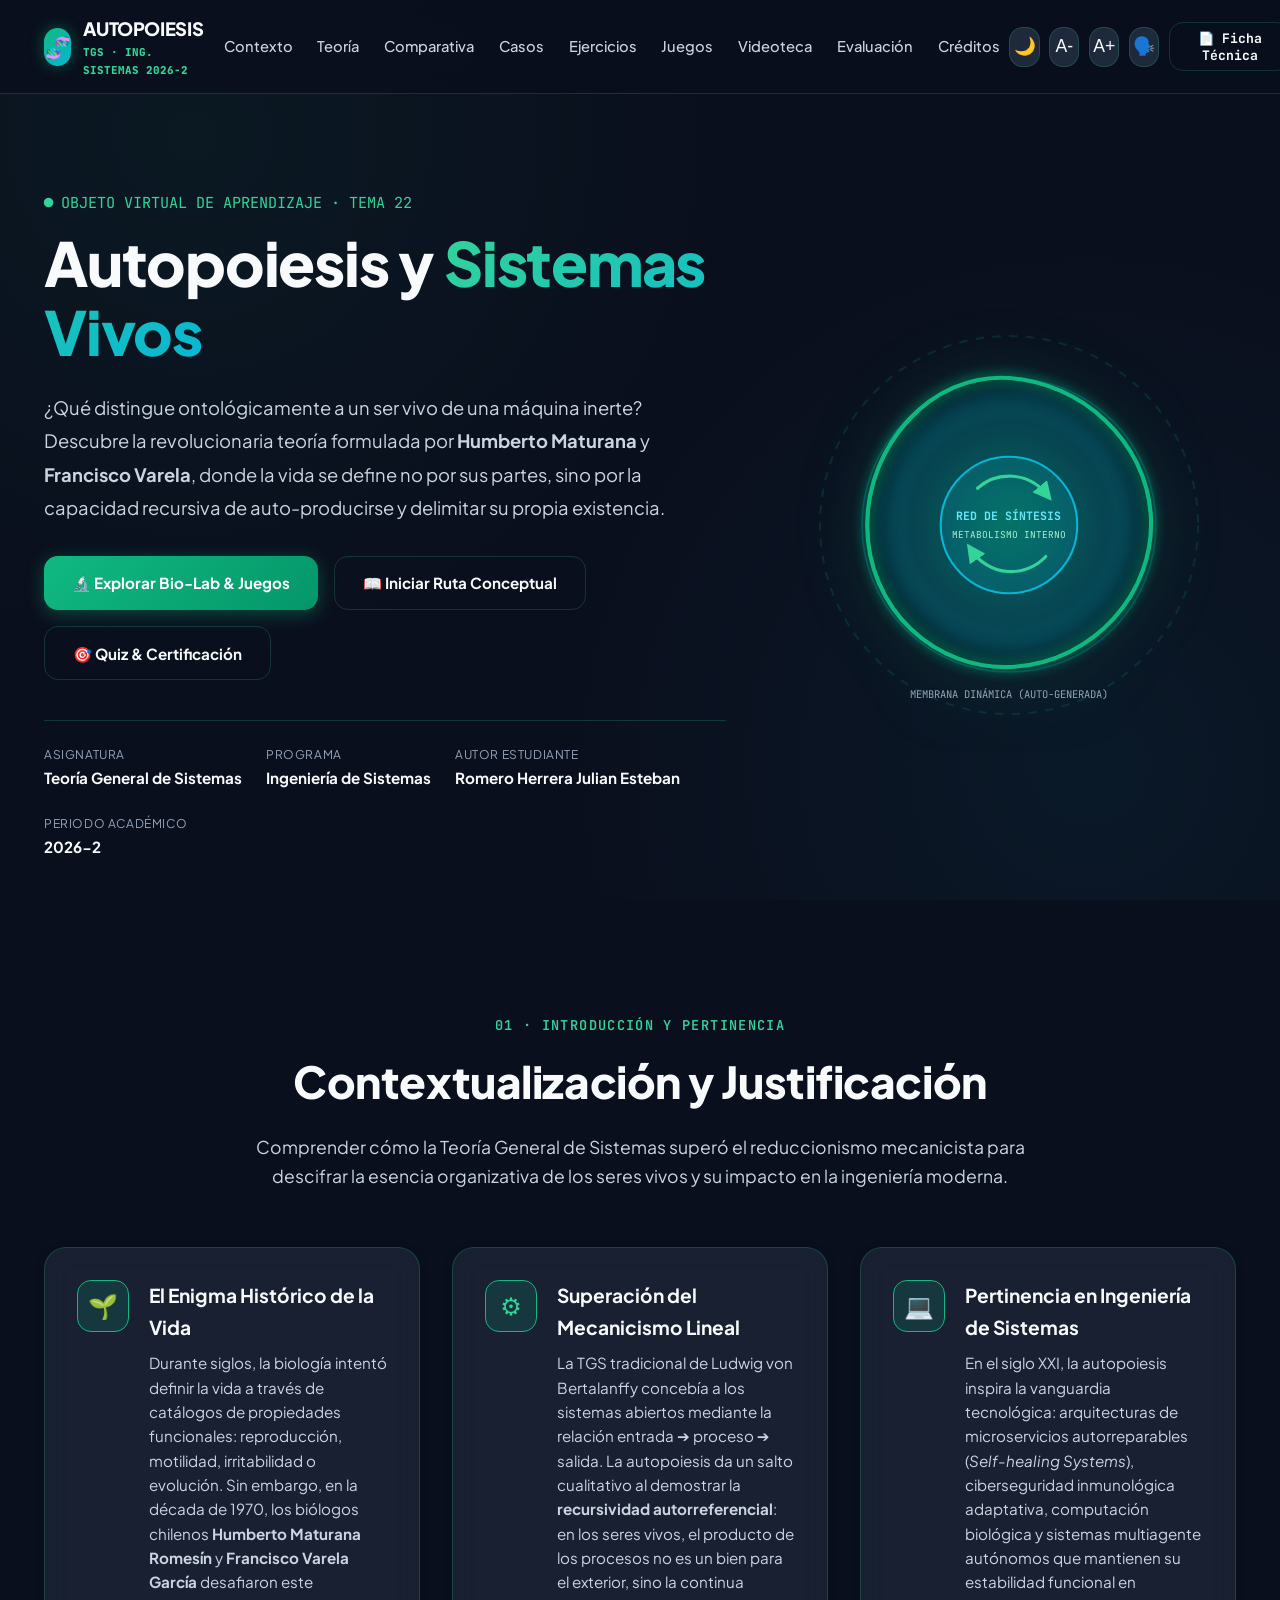
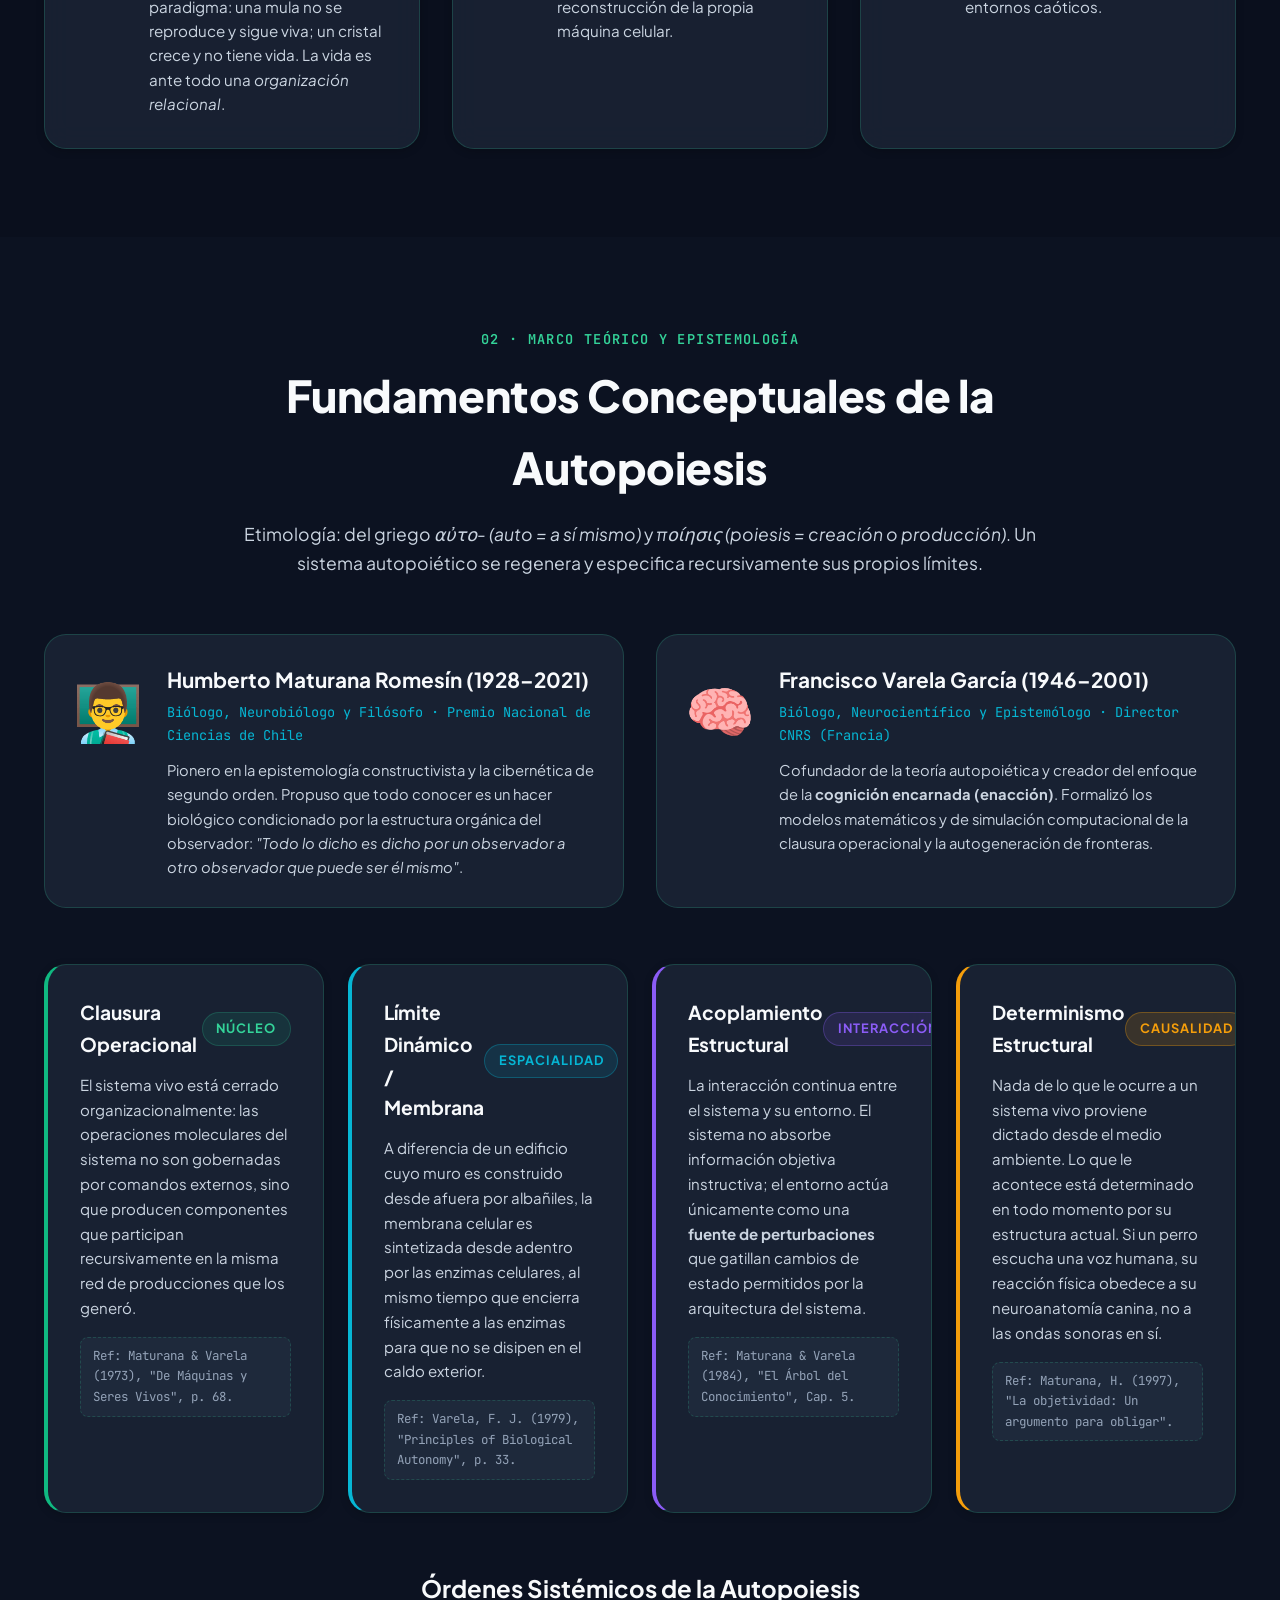
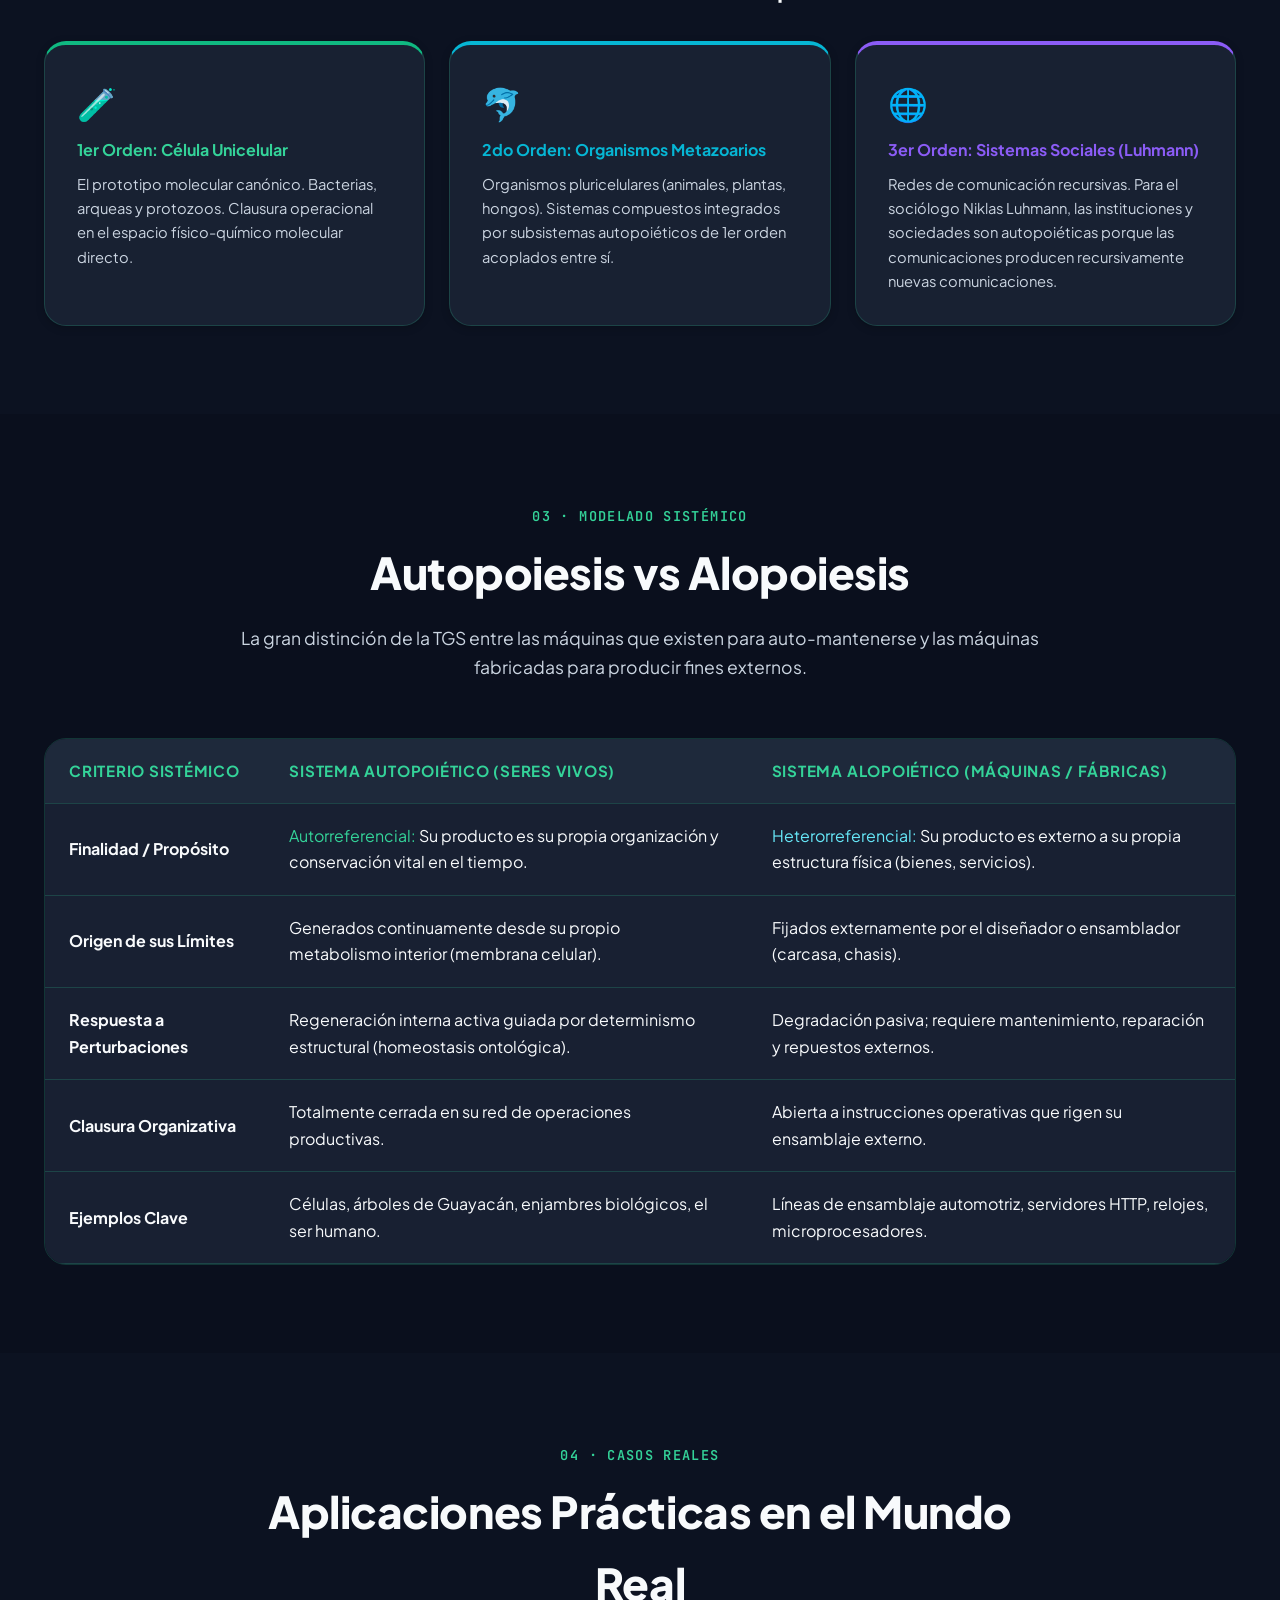
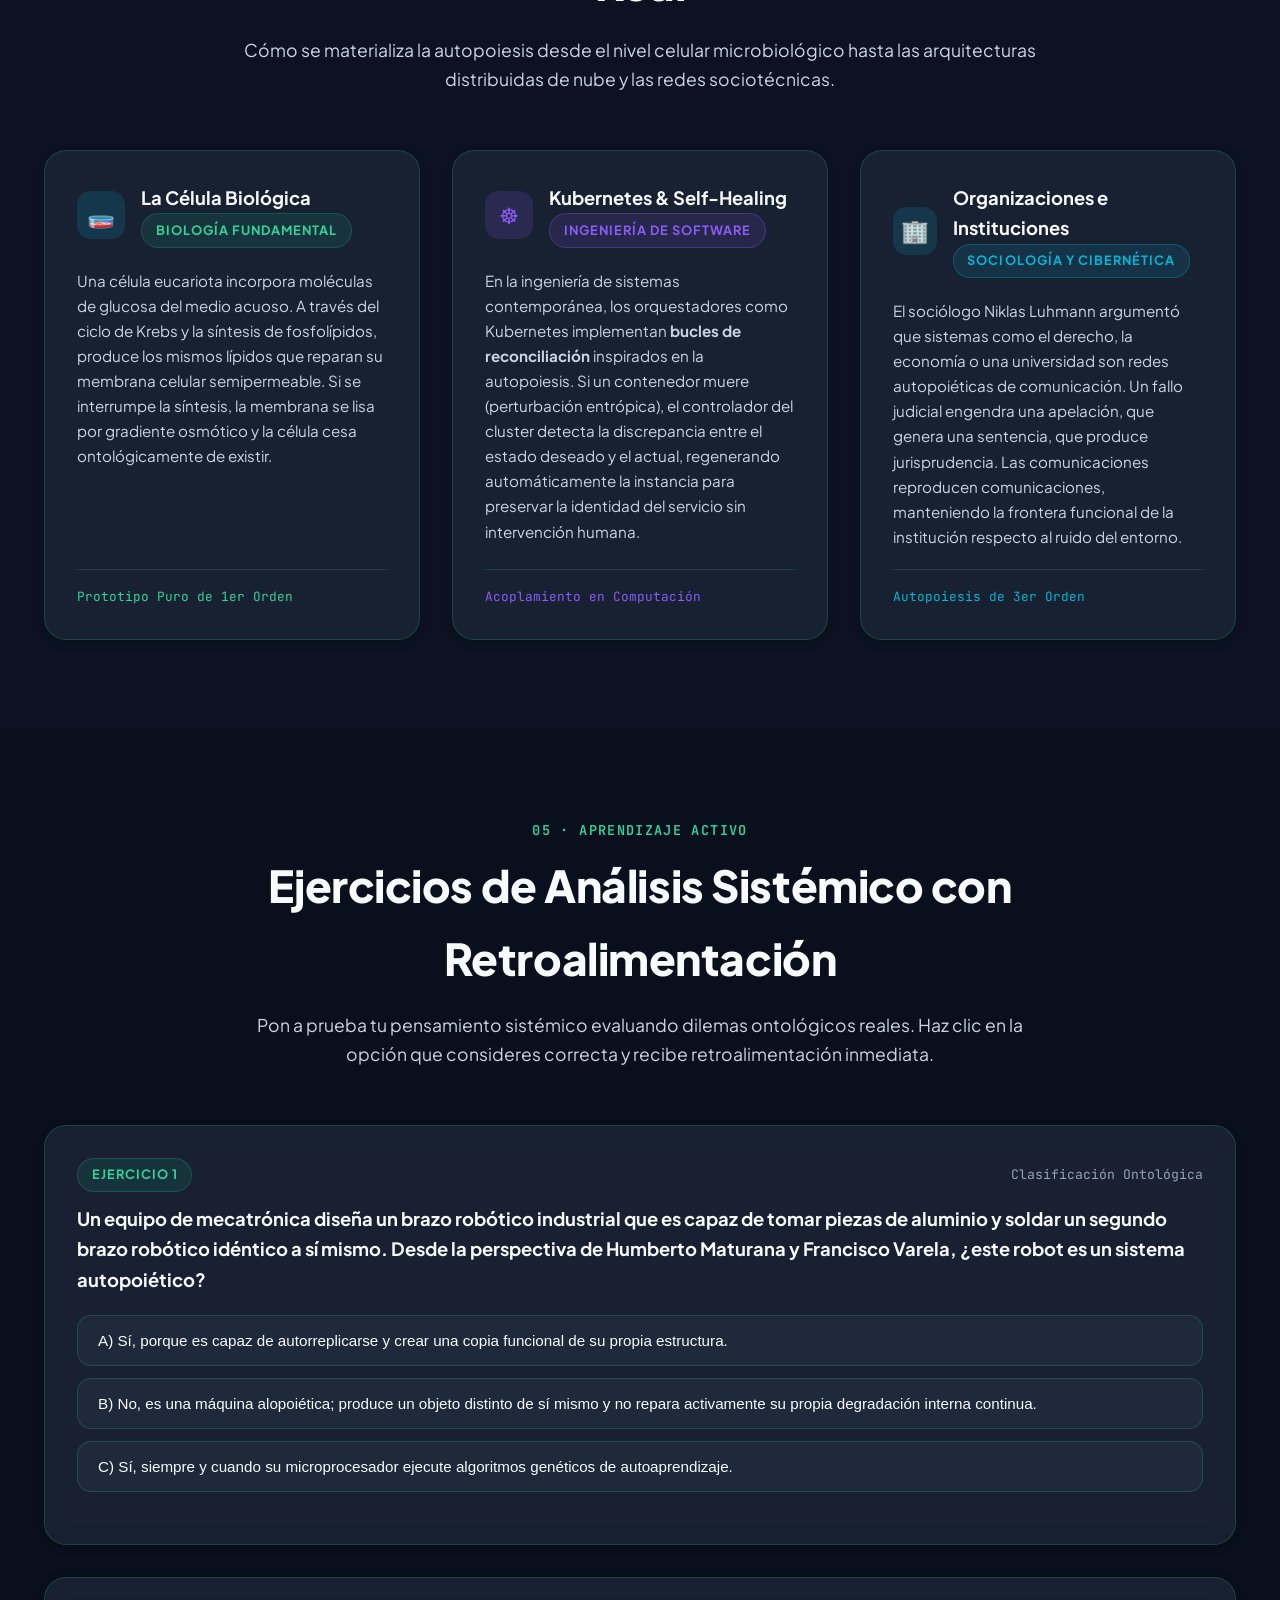
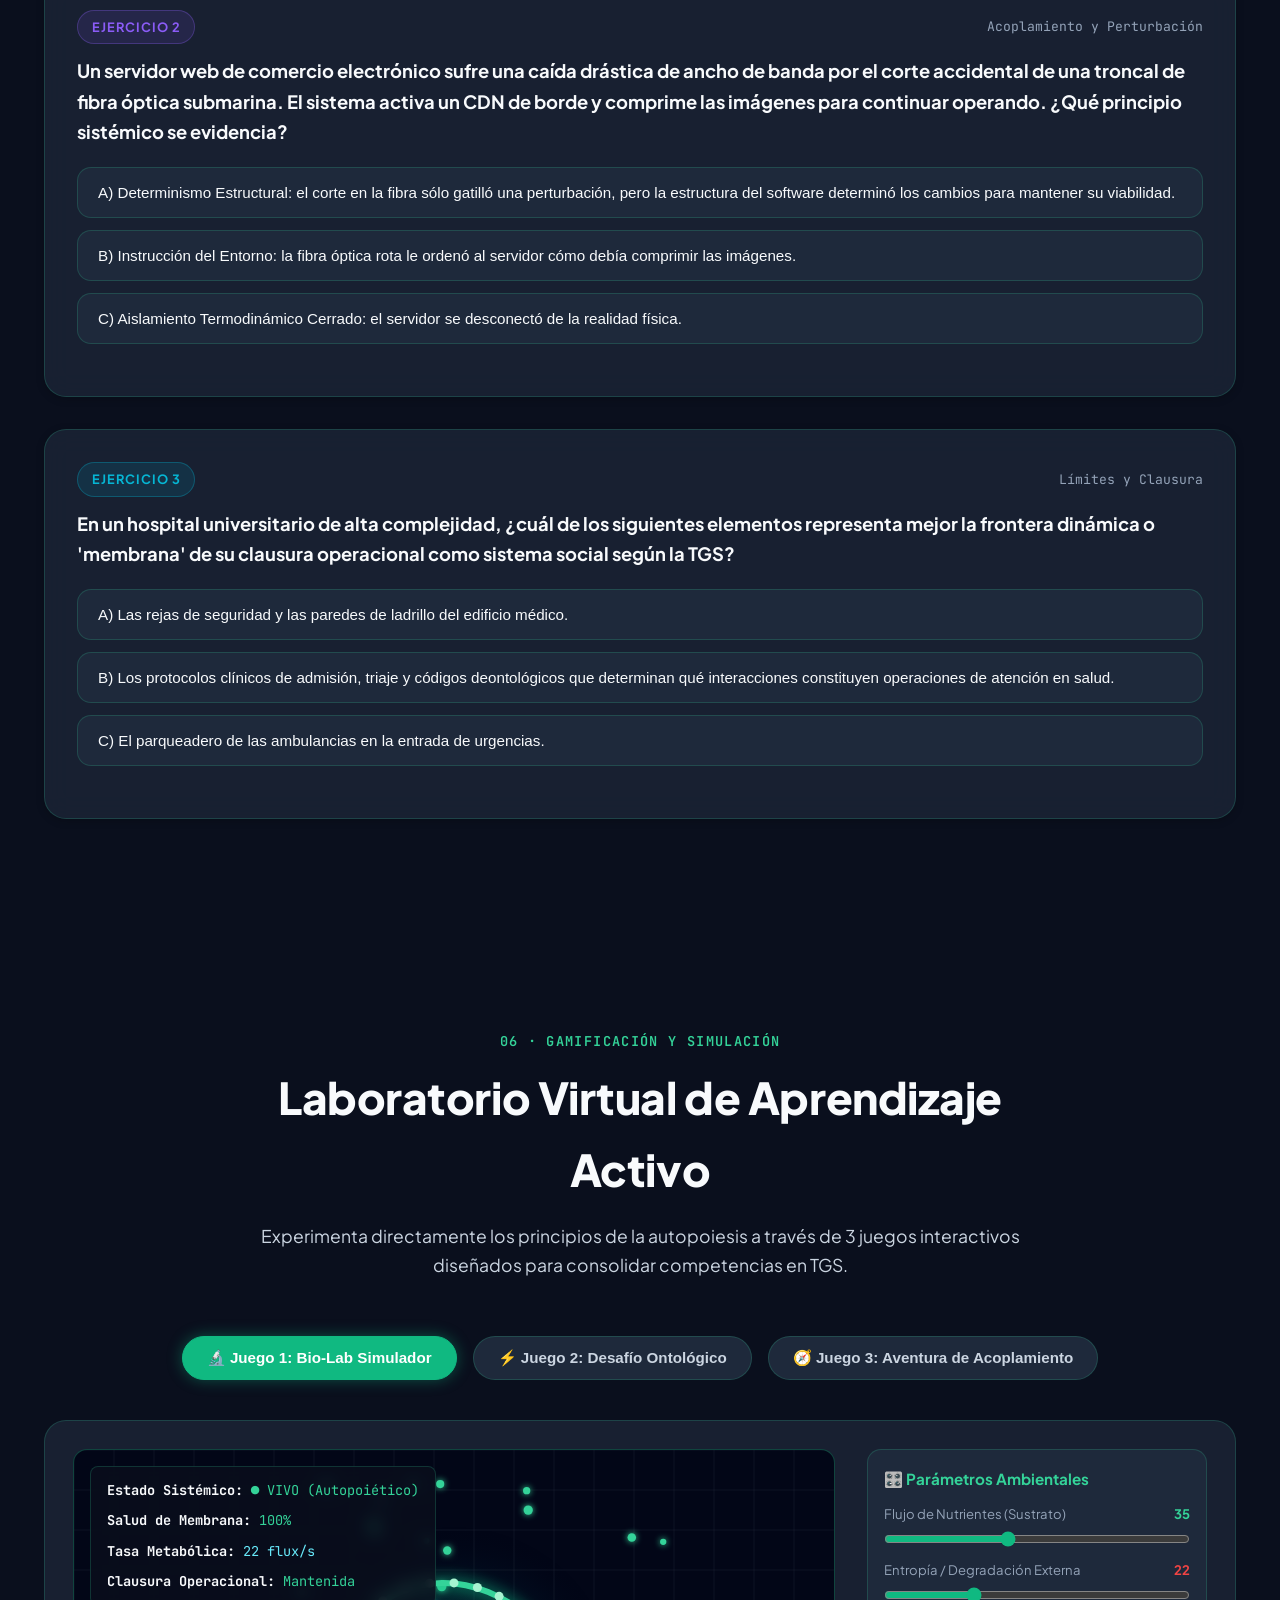
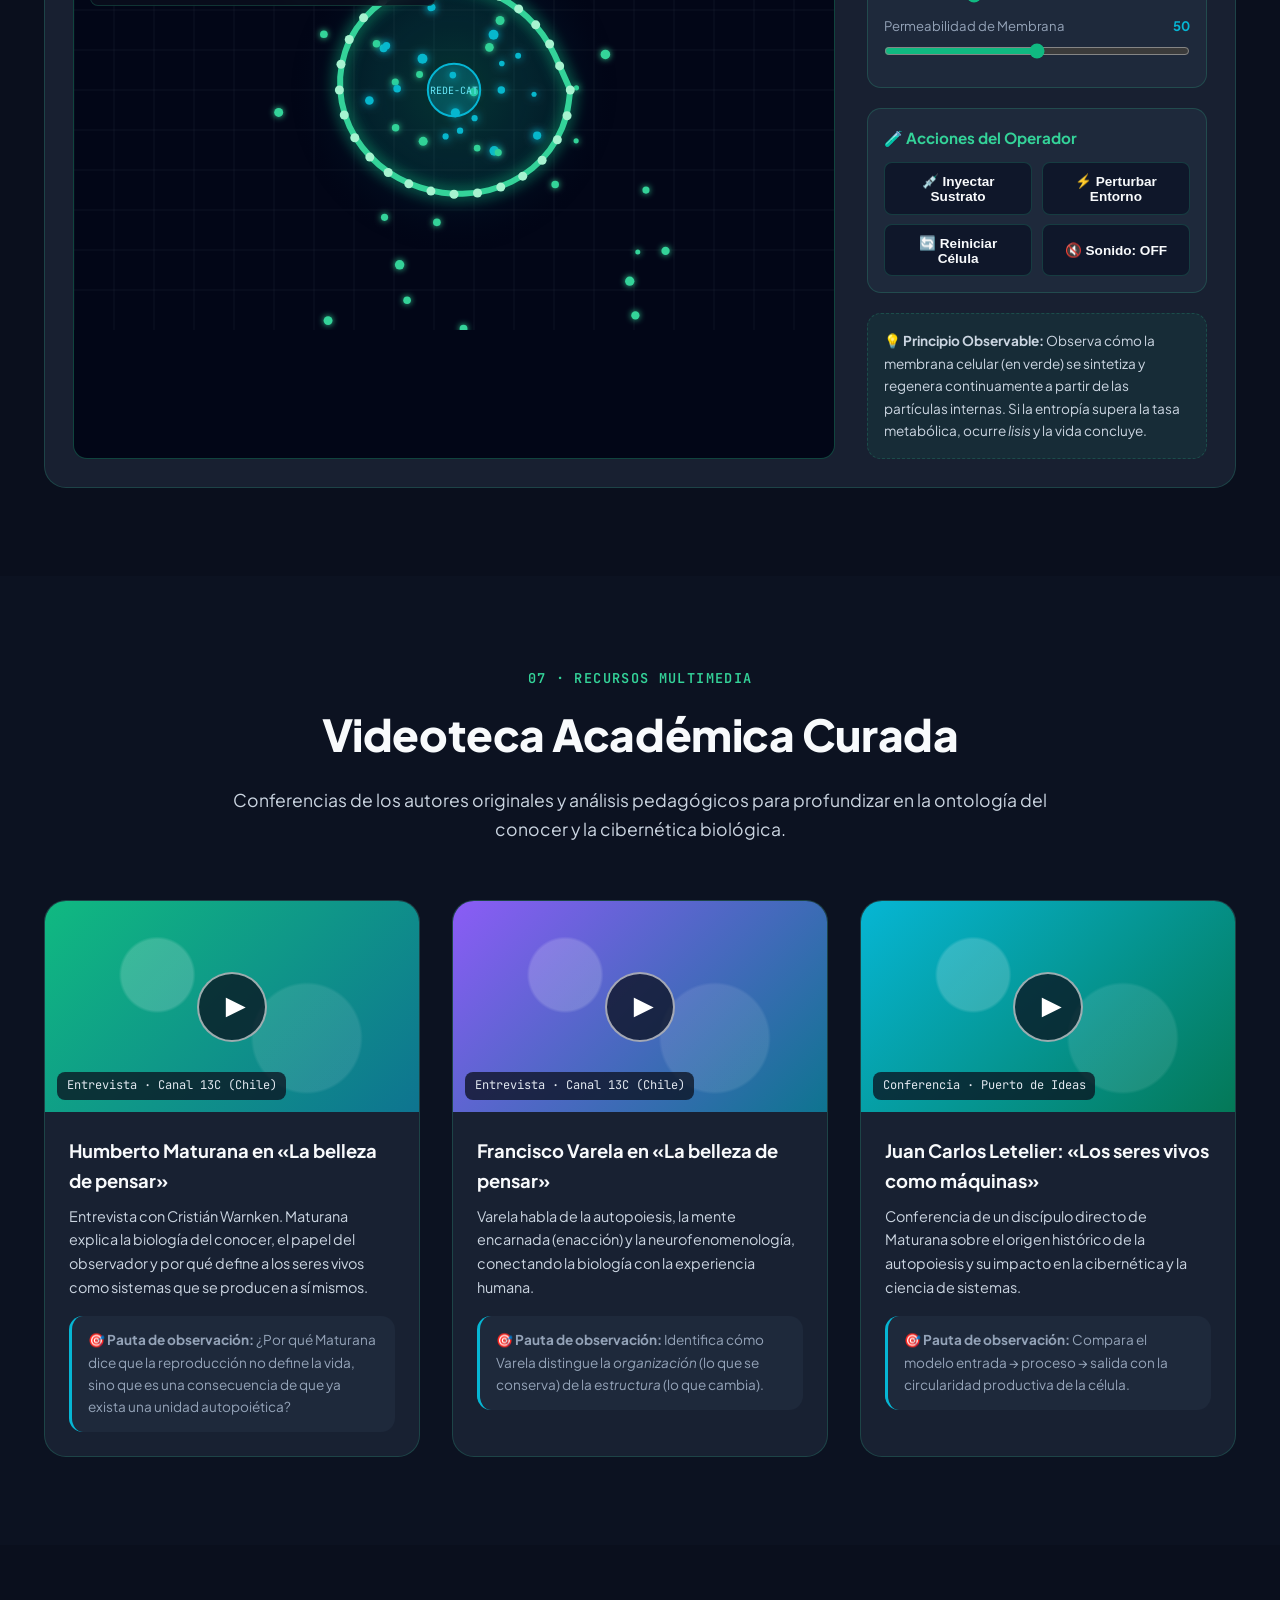
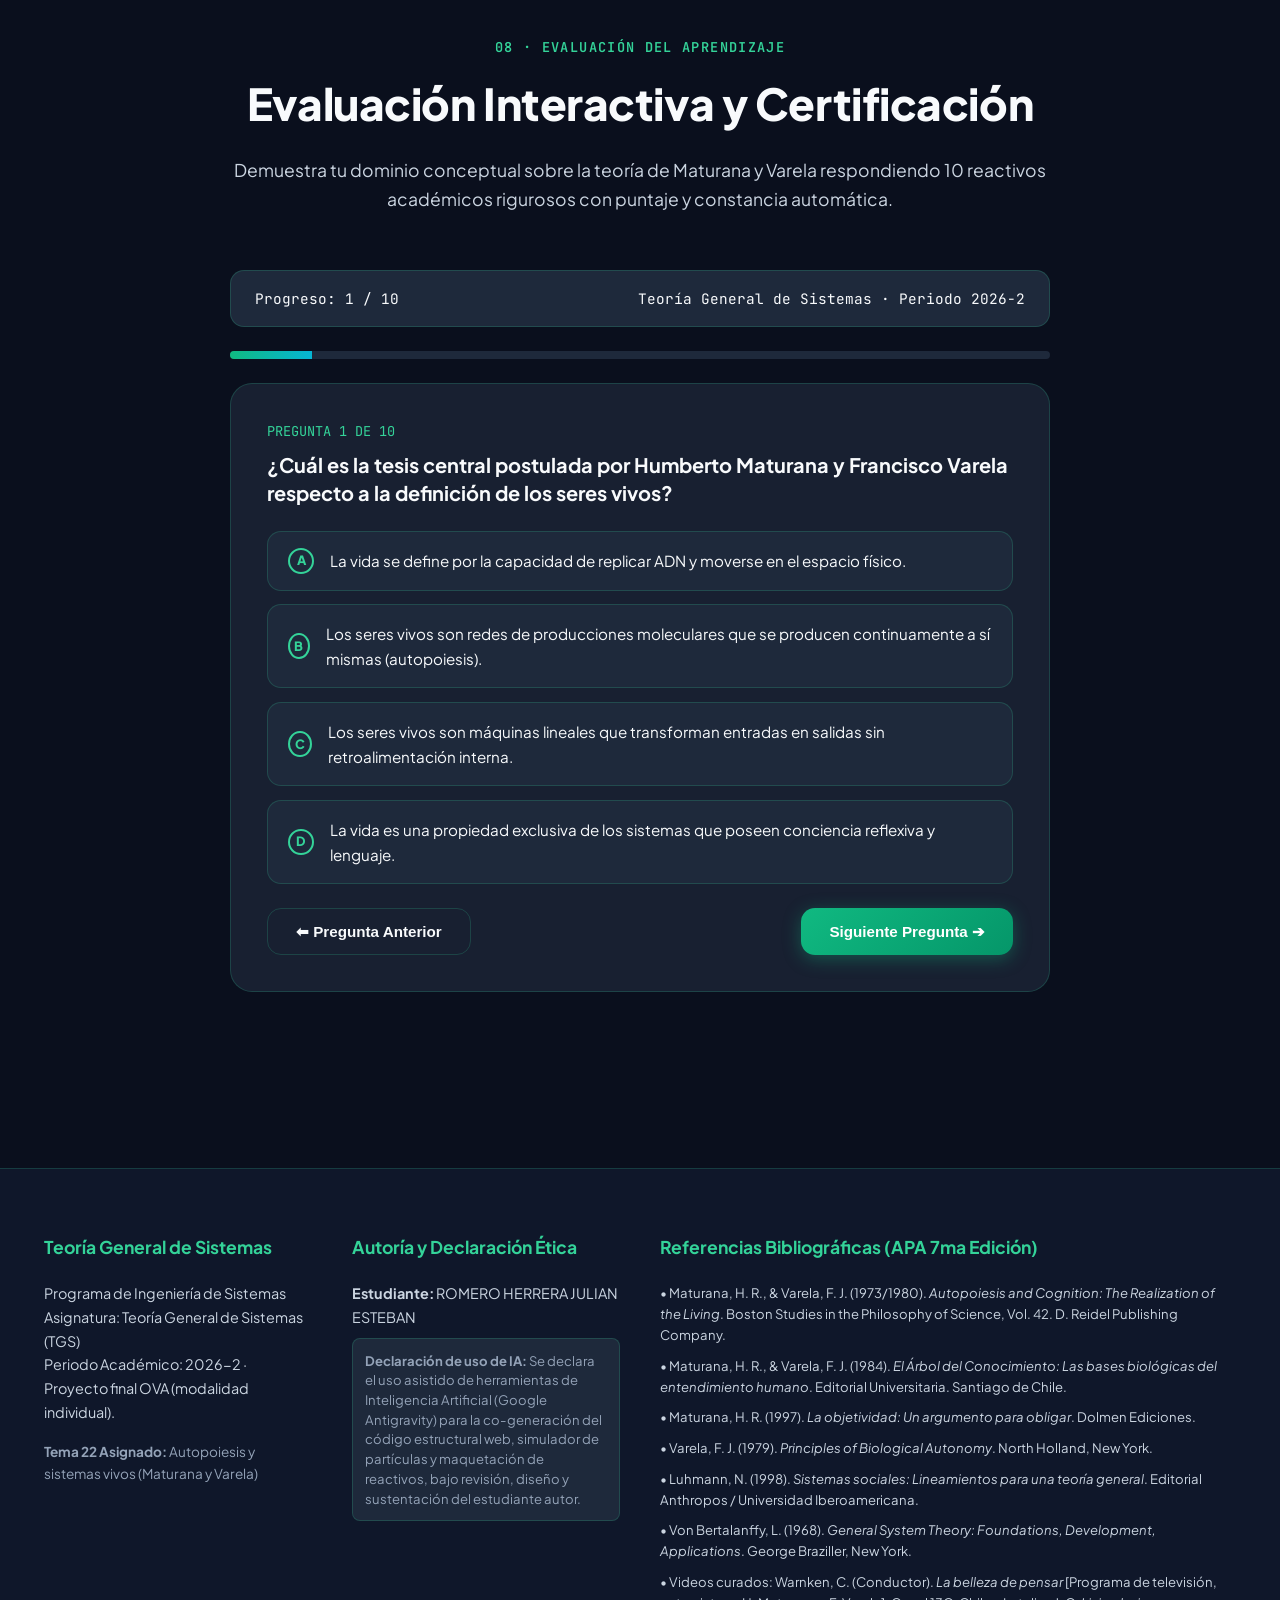
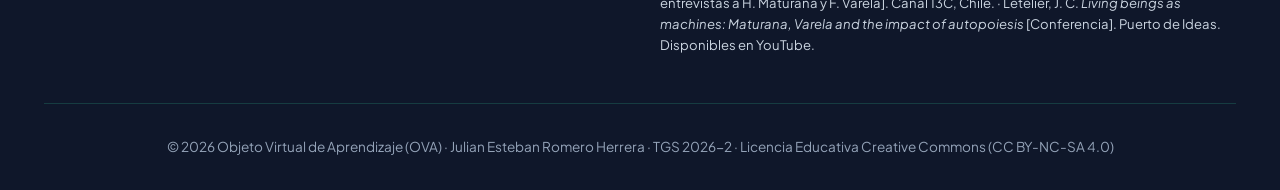
==== commit 9f1e82c5: "OVA Tema 22: ficha tecnica PDF, videos curados, menu responsive y ajustes de contenido" ====
--- a/index.html
+++ b/index.html
@@ -3,12 +3,12 @@
 <head>
   <meta charset="UTF-8">
   <meta name="viewport" content="width=device-width, initial-scale=1.0">
-  <title>OVA: Autopoiesis y Sistemas Vivos | Humberto Maturana y Francisco Varela | Universidad Simón Bolívar</title>
+  <title>OVA: Autopoiesis y Sistemas Vivos | Humberto Maturana y Francisco Varela | TGS 2026-2</title>
   
   <!-- Metadatos Educativos y Académicos -->
-  <meta name="description" content="Objeto Virtual de Aprendizaje (OVA) interactivo sobre la teoría de la Autopoiesis y los Sistemas Vivos de Humberto Maturana y Francisco Varela. Teoría General de Sistemas - Universidad Simón Bolívar.">
+  <meta name="description" content="Objeto Virtual de Aprendizaje (OVA) interactivo sobre la teoría de la Autopoiesis y los Sistemas Vivos de Humberto Maturana y Francisco Varela. Teoría General de Sistemas (TGS) 2026-2.">
   <meta name="author" content="Julian Esteban Romero Herrera">
-  <meta name="keywords" content="Autopoiesis, Maturana, Varela, Sistemas Vivos, Clausura Operacional, Acoplamiento Estructural, TGS, Universidad Simón Bolívar">
+  <meta name="keywords" content="Autopoiesis, Maturana, Varela, Sistemas Vivos, Clausura Operacional, Acoplamiento Estructural, TGS, Teoría General de Sistemas">
 
   <!-- Fuentes Tipográficas Google Fonts -->
   <link rel="preconnect" href="https://fonts.googleapis.com">
@@ -30,7 +30,7 @@
         <div class="brand-icon">🧬</div>
         <div>
           <span style="font-weight: 800; letter-spacing: -0.02em;">AUTOPOIESIS</span>
-          <span style="display: block; font-size: 0.68rem; font-family: var(--font-mono); color: var(--accent-bio-light);">TGS · UNISIMÓN 2026-2</span>
+          <span style="display: block; font-size: 0.68rem; font-family: var(--font-mono); color: var(--accent-bio-light);">TGS · ING. SISTEMAS 2026-2</span>
         </div>
       </a>
 
@@ -39,10 +39,10 @@
         <ul class="nav-links" id="nav-links">
           <li><a href="#contexto" class="nav-link">Contexto</a></li>
           <li><a href="#teoria" class="nav-link">Teoría</a></li>
-          <li><a href="#comparativa" class="nav-link">Autopoiesis vs Alopoiesis</a></li>
-          <li><a href="#casos" class="nav-link">Casos Reales</a></li>
+          <li><a href="#comparativa" class="nav-link">Comparativa</a></li>
+          <li><a href="#casos" class="nav-link">Casos</a></li>
           <li><a href="#ejercicios" class="nav-link">Ejercicios</a></li>
-          <li><a href="#laboratorio" class="nav-link">Bio-Lab & Juegos</a></li>
+          <li><a href="#laboratorio" class="nav-link">Juegos</a></li>
           <li><a href="#videoteca" class="nav-link">Videoteca</a></li>
           <li><a href="#evaluacion" class="nav-link">Evaluación</a></li>
           <li><a href="#creditos" class="nav-link">Créditos</a></li>
@@ -95,8 +95,8 @@
             <span class="meta-val">Teoría General de Sistemas</span>
           </div>
           <div class="meta-item">
-            <span class="meta-label">Institución</span>
-            <span class="meta-val">Universidad Simón Bolívar</span>
+            <span class="meta-label">Programa</span>
+            <span class="meta-val">Ingeniería de Sistemas</span>
           </div>
           <div class="meta-item">
             <span class="meta-label">Autor Estudiante</span>
@@ -678,53 +678,54 @@
       </div>
 
       <div class="videos-grid">
-        <!-- Video 1: Humberto Maturana -->
-        <div class="video-card">
-          <div class="video-embed-container">
-            <iframe src="https://www.youtube-nocookie.com/embed/8_3kY3GuhdI" title="Humberto Maturana - Autopoiesis y la Definición de lo Vivo" allow="accelerometer; autoplay; clipboard-write; encrypted-media; gyroscope; picture-in-picture" allowfullscreen></iframe>
+        <!-- Los enlaces abren la búsqueda en YouTube del título exacto: nunca quedan rotos -->
+        <a class="video-card video-link-card" href="https://www.youtube.com/results?search_query=Humberto+Maturana+La+belleza+de+pensar+Cristian+Warnken" target="_blank" rel="noopener">
+          <div class="video-thumb" style="--thumb-a:#10b981; --thumb-b:#0e7490;">
+            <span class="video-play">▶</span>
+            <span class="video-thumb-label">Entrevista · Canal 13C (Chile)</span>
           </div>
           <div class="video-info">
-            <h4>Humberto Maturana: ¿Qué es la vida? La noción de Autopoiesis</h4>
-            <p>
-              El Dr. Maturana reflexiona sobre el origen epistemológico de la teoría, el dilema ontológico entre las máquinas humanas y los organismos naturales, y la importancia del observador.
+            <h4>Humberto Maturana en «La belleza de pensar»</h4>
+            <p>
+              Entrevista con Cristián Warnken. Maturana explica la biología del conocer, el papel del observador y por qué define a los seres vivos como sistemas que se producen a sí mismos.
             </p>
             <div class="video-guide">
-              <strong>🎯 Pauta de Observación:</strong> Presta especial atención al minuto en que Maturana explica por qué la reproducción celular no es el origen de la vida, sino una consecuencia de la autopoiesis preexistente.
-            </div>
-          </div>
-        </div>
-
-        <!-- Video 2: Francisco Varela -->
-        <div class="video-card">
-          <div class="video-embed-container">
-            <iframe src="https://www.youtube-nocookie.com/embed/p1o2K_eJz2s" title="Francisco Varela - Autopoiesis y Cognición Encarnada" allow="accelerometer; autoplay; clipboard-write; encrypted-media; gyroscope; picture-in-picture" allowfullscreen></iframe>
+              <strong>🎯 Pauta de observación:</strong> ¿Por qué Maturana dice que la reproducción no define la vida, sino que es una consecuencia de que ya exista una unidad autopoiética?
+            </div>
+          </div>
+        </a>
+
+        <a class="video-card video-link-card" href="https://www.youtube.com/results?search_query=Francisco+Varela+La+belleza+de+pensar" target="_blank" rel="noopener">
+          <div class="video-thumb" style="--thumb-a:#8b5cf6; --thumb-b:#0e7490;">
+            <span class="video-play">▶</span>
+            <span class="video-thumb-label">Entrevista · Canal 13C (Chile)</span>
           </div>
           <div class="video-info">
-            <h4>Francisco Varela: Autonomía Biológica y Mente Encarnada</h4>
-            <p>
-              Varela detalla cómo la clausura operacional en redes inmunitarias y nerviosas da origen al fenómeno de la cognición enactiva, integrando biología, filosofía y cibernética.
+            <h4>Francisco Varela en «La belleza de pensar»</h4>
+            <p>
+              Varela habla de la autopoiesis, la mente encarnada (enacción) y la neurofenomenología, conectando la biología con la experiencia humana.
             </p>
             <div class="video-guide">
-              <strong>🎯 Pauta de Observación:</strong> Identifica cómo Varela distingue entre la estructura momentánea de un sistema y su organización esencial invariable.
-            </div>
-          </div>
-        </div>
-
-        <!-- Video 3: Explicación Didáctica TGS -->
-        <div class="video-card">
-          <div class="video-embed-container">
-            <iframe src="https://www.youtube-nocookie.com/embed/p0G_GZkYv38" title="Autopoiesis en la Teoría General de Sistemas" allow="accelerometer; autoplay; clipboard-write; encrypted-media; gyroscope; picture-in-picture" allowfullscreen></iframe>
+              <strong>🎯 Pauta de observación:</strong> Identifica cómo Varela distingue la <em>organización</em> (lo que se conserva) de la <em>estructura</em> (lo que cambia).
+            </div>
+          </div>
+        </a>
+
+        <a class="video-card video-link-card" href="https://www.youtube.com/results?search_query=Juan+Carlos+Letelier+Living+beings+as+machines+Maturana+Varela+autopoiesis+Puerto+de+Ideas" target="_blank" rel="noopener">
+          <div class="video-thumb" style="--thumb-a:#06b6d4; --thumb-b:#047857;">
+            <span class="video-play">▶</span>
+            <span class="video-thumb-label">Conferencia · Puerto de Ideas</span>
           </div>
           <div class="video-info">
-            <h4>Autopoiesis en la Teoría General de Sistemas (TGS)</h4>
-            <p>
-              Exposición pedagógica de los conceptos de clausura operacional, acoplamiento estructural, homeostasis de segundo orden y aplicaciones sociotécnicas.
+            <h4>Juan Carlos Letelier: «Los seres vivos como máquinas»</h4>
+            <p>
+              Conferencia de un discípulo directo de Maturana sobre el origen histórico de la autopoiesis y su impacto en la cibernética y la ciencia de sistemas.
             </p>
             <div class="video-guide">
-              <strong>🎯 Pauta de Observación:</strong> Analiza el diagrama comparativo de entradas/salidas versus la circularidad recursiva de los sistemas vivos.
-            </div>
-          </div>
-        </div>
+              <strong>🎯 Pauta de observación:</strong> Compara el modelo entrada → proceso → salida con la circularidad productiva de la célula.
+            </div>
+          </div>
+        </a>
       </div>
     </div>
   </section>
@@ -738,7 +739,7 @@
         <span class="section-tag">08 · EVALUACIÓN DEL APRENDIZAJE</span>
         <h2 class="section-title">Evaluación Interactiva y Certificación</h2>
         <p class="section-description">
-          Demuestra tu dominio conceptual sobre la teoría de Maturana y Varela respondiendo 10 reactivos académicos rigurosos con puntaje y certificación automática.
+          Demuestra tu dominio conceptual sobre la teoría de Maturana y Varela respondiendo 10 reactivos académicos rigurosos con puntaje y constancia automática.
         </p>
       </div>
 
@@ -772,7 +773,7 @@
         <div class="quiz-results-card" id="quiz-results-card">
           <div style="font-size: 3rem; margin-bottom: 1rem;">🎓</div>
           <h3 style="font-size: 1.8rem; margin-bottom: 0.5rem; color: var(--accent-bio-light);">¡Evaluación Concluida!</h3>
-          <p style="color: var(--text-secondary); margin-bottom: 2rem;">Tu desempeño ha sido calificado bajo la escala institucional universitaria:</p>
+          <p style="color: var(--text-secondary); margin-bottom: 2rem;">Tu desempeño ha sido calificado en escala de 0.0 a 5.0:</p>
           
           <div class="quiz-score-circle">
             <div class="quiz-score-val" id="quiz-score-val">5.0</div>
@@ -784,12 +785,12 @@
 
           <div style="max-width: 520px; margin: 0 auto 2.5rem; background: var(--bg-tertiary); padding: 1.5rem; border-radius: var(--radius-md); border: 1px solid var(--border-color);">
             <label for="cert-student-input" style="display: block; font-size: 0.85rem; color: var(--text-muted); margin-bottom: 0.5rem; text-align: left;">
-              Nombre del Estudiante para el Certificado Oficial:
+              Nombre del Estudiante para el Constancia:
             </label>
             <input type="text" id="cert-student-input" value="JULIAN ESTEBAN ROMERO HERRERA" style="width: 100%; padding: 0.75rem 1rem; border-radius: var(--radius-sm); border: 1px solid var(--border-color); background: var(--bg-secondary); color: var(--text-primary); font-family: var(--font-sans); font-size: 1rem; font-weight: 700; margin-bottom: 1rem;">
             
             <div style="display: flex; gap: 0.75rem; justify-content: center; flex-wrap: wrap;">
-              <button class="btn btn-primary" id="btn-generate-cert">📜 Ver y Descargar Certificado</button>
+              <button class="btn btn-primary" id="btn-generate-cert">📜 Ver y Descargar Constancia</button>
               <button class="btn btn-outline" id="btn-restart-quiz">🔄 Repetir Evaluación</button>
             </div>
           </div>
@@ -811,7 +812,7 @@
       <div style="border-bottom: 2px solid var(--accent-bio); padding-bottom: 1rem; margin-bottom: 1.5rem; display: flex; justify-content: space-between; align-items: flex-start; flex-wrap: wrap; gap: 1rem;">
         <div>
           <h2 style="font-size: 1.5rem; font-weight: 800; color: var(--accent-bio-light);">FICHA TÉCNICA OFICIAL DEL PROYECTO OVA</h2>
-          <div style="font-family: var(--font-mono); font-size: 0.85rem; color: var(--text-muted);">Universidad Simón Bolívar · Facultad de Ingenierías · Ingeniería de Sistemas</div>
+          <div style="font-family: var(--font-mono); font-size: 0.85rem; color: var(--text-muted);">Teoría General de Sistemas (TGS) · Ingeniería de Sistemas · Periodo 2026-2</div>
         </div>
         <button class="btn btn-primary" id="btn-print-ficha" style="padding: 0.5rem 1rem; font-size: 0.85rem;">🖨️ Descargar en PDF / Imprimir</button>
       </div>
@@ -862,11 +863,11 @@
       
       <div class="certificate-preview-box">
         <div style="font-size: 2.5rem; margin-bottom: 0.5rem;">🏛️</div>
-        <div class="cert-university">UNIVERSIDAD SIMÓN BOLÍVAR</div>
-        <div class="cert-faculty">FACULTAD DE INGENIERÍAS · PROGRAMA DE INGENIERÍA DE SISTEMAS</div>
+        <div class="cert-university">TEORÍA GENERAL DE SISTEMAS</div>
+        <div class="cert-faculty">INGENIERÍA DE SISTEMAS · PERIODO 2026-2 · OVA TEMA 22</div>
         
         <div style="margin: 1.5rem 0 0.5rem; font-family: var(--font-mono); font-size: 0.9rem; text-transform: uppercase; letter-spacing: 0.1em; color: #64748b;">
-          Certificado de Suficiencia Académica en
+          Constancia de culminación del OVA
         </div>
         <div class="cert-title">AUTOPOIESIS Y SISTEMAS VIVOS</div>
         <div style="font-size: 0.95rem; color: #475569;">Teoría General de Sistemas (TGS) · Modelo de Maturana y Varela</div>
@@ -883,16 +884,16 @@
 
         <div style="display: flex; justify-content: space-around; margin-top: 3rem; padding-top: 2rem; border-top: 1px dashed #cbd5e1; font-size: 0.85rem; color: #64748b;">
           <div>
-            <div style="font-weight: 700; color: #0f172a;">Docente Titular TGS</div>
-            <div>Ingeniería de Sistemas</div>
+            <div style="font-weight: 700; color: #0f172a;">Autor del OVA</div>
+            <div>Julián Esteban Romero Herrera</div>
           </div>
           <div>
             <div style="font-weight: 700; color: #0f172a;">Fecha de Expedición</div>
             <div id="cert-date-display">Noviembre 2026</div>
           </div>
           <div>
-            <div style="font-weight: 700; color: #0f172a;">Validación Digital</div>
-            <div style="font-family: var(--font-mono);">USB-TGS-2026-AUT-22</div>
+            <div style="font-weight: 700; color: #0f172a;">Código del OVA</div>
+            <div style="font-family: var(--font-mono);">TGS-2026-2-TEMA-22</div>
           </div>
         </div>
       </div>
@@ -911,11 +912,11 @@
       <div class="footer-grid">
         <!-- Columna 1: Información Académica -->
         <div class="footer-col">
-          <h5>Universidad Simón Bolívar</h5>
+          <h5>Teoría General de Sistemas</h5>
           <p style="font-size: 0.9rem; color: var(--text-secondary); margin-bottom: 1rem;">
-            Facultad de Ingenierías · Programa de Ingeniería de Sistemas<br>
+            Programa de Ingeniería de Sistemas<br>
             Asignatura: Teoría General de Sistemas (TGS)<br>
-            Periodo Académico: 2026-2 · Barranquilla y Cúcuta, Colombia.
+            Periodo Académico: 2026-2 · Proyecto final OVA (modalidad individual).
           </p>
           <div style="font-size: 0.85rem; color: var(--text-muted);">
             <strong>Tema 22 Asignado:</strong> Autopoiesis y sistemas vivos (Maturana y Varela)
@@ -929,7 +930,7 @@
             <strong>Estudiante:</strong> ROMERO HERRERA JULIAN ESTEBAN
           </p>
           <div style="background: var(--bg-tertiary); padding: 0.75rem; border-radius: var(--radius-sm); border: 1px solid var(--border-color); font-size: 0.82rem; color: var(--text-muted); line-height: 1.5;">
-            <strong>Declaración de IA (Criterio Rúbrica USB):</strong> Se declara el uso asistido de herramientas de Inteligencia Artificial (Google Antigravity y DeepMind AI) para la co-generación del código estructural web, simulador de partículas y maquetación de reactivos, bajo revisión, diseño y sustentación del estudiante autor.
+            <strong>Declaración de uso de IA:</strong> Se declara el uso asistido de herramientas de Inteligencia Artificial (Google Antigravity) para la co-generación del código estructural web, simulador de partículas y maquetación de reactivos, bajo revisión, diseño y sustentación del estudiante autor.
           </div>
         </div>
 
@@ -943,12 +944,13 @@
             <li>• Varela, F. J. (1979). <em>Principles of Biological Autonomy</em>. North Holland, New York.</li>
             <li>• Luhmann, N. (1998). <em>Sistemas sociales: Lineamientos para una teoría general</em>. Editorial Anthropos / Universidad Iberoamericana.</li>
             <li>• Von Bertalanffy, L. (1968). <em>General System Theory: Foundations, Development, Applications</em>. George Braziller, New York.</li>
+            <li>• Videos curados: Warnken, C. (Conductor). <em>La belleza de pensar</em> [Programa de televisión, entrevistas a H. Maturana y F. Varela]. Canal 13C, Chile. · Letelier, J. C. <em>Living beings as machines: Maturana, Varela and the impact of autopoiesis</em> [Conferencia]. Puerto de Ideas. Disponibles en YouTube.</li>
           </ul>
         </div>
       </div>
 
       <div class="footer-bottom">
-        <p>© 2026 Objeto Virtual de Aprendizaje (OVA) · Julian Esteban Romero Herrera · Universidad Simón Bolívar · Licencia Educativa Creative Commons (CC BY-NC-SA 4.0)</p>
+        <p>© 2026 Objeto Virtual de Aprendizaje (OVA) · Julian Esteban Romero Herrera · TGS 2026-2 · Licencia Educativa Creative Commons (CC BY-NC-SA 4.0)</p>
       </div>
     </div>
   </footer>
--- a/css/styles.css
+++ b/css/styles.css
@@ -1,6 +1,6 @@
 /* ==========================================================================
    OVA: AUTOPOIESIS Y SISTEMAS VIVOS (MATURANA Y VARELA)
-   Asignatura: Teoría General de Sistemas (TGS) - Universidad Simón Bolívar
+   Asignatura: Teoría General de Sistemas (TGS) - TGS 2026-2
    Autor: Romero Herrera Julián Esteban
    Estilo: Cyber-Bio Neomorphism & Glassmorphism Orgánico
    ========================================================================== */
@@ -208,11 +208,12 @@
 .nav-links {
   display: flex;
   align-items: center;
-  gap: 1.25rem;
+  gap: 0.35rem;
   list-style: none;
 }
 
 .nav-link {
+  white-space: nowrap;
   color: var(--text-secondary);
   text-decoration: none;
   font-size: 0.92rem;
@@ -1033,6 +1034,63 @@
   width: 100%;
   height: 100%;
   border: none;
+}
+
+.video-link-card {
+  text-decoration: none;
+  color: inherit;
+  transition: transform var(--transition-normal), box-shadow var(--transition-normal), border-color var(--transition-normal);
+}
+
+.video-link-card:hover {
+  transform: translateY(-5px);
+  box-shadow: var(--shadow-glow);
+  border-color: var(--border-glow);
+}
+
+.video-thumb {
+  position: relative;
+  aspect-ratio: 16 / 9;
+  background:
+    radial-gradient(circle at 30% 35%, rgba(255,255,255,0.18) 0 12%, transparent 13%),
+    radial-gradient(circle at 70% 65%, rgba(255,255,255,0.10) 0 18%, transparent 19%),
+    linear-gradient(135deg, var(--thumb-a), var(--thumb-b));
+  display: flex;
+  align-items: center;
+  justify-content: center;
+  overflow: hidden;
+}
+
+.video-play {
+  width: 70px;
+  height: 70px;
+  border-radius: var(--radius-full);
+  background: rgba(10, 15, 29, 0.75);
+  color: #fff;
+  font-size: 1.6rem;
+  display: flex;
+  align-items: center;
+  justify-content: center;
+  padding-left: 6px;
+  border: 2px solid rgba(255,255,255,0.6);
+  animation: pulseGlow 2.4s ease-in-out infinite;
+  transition: transform var(--transition-fast);
+}
+
+.video-link-card:hover .video-play {
+  transform: scale(1.12);
+}
+
+.video-thumb-label {
+  position: absolute;
+  bottom: 0.75rem;
+  left: 0.75rem;
+  font-family: var(--font-mono);
+  font-size: 0.75rem;
+  background: rgba(10, 15, 29, 0.75);
+  color: #e2e8f0;
+  padding: 0.25rem 0.6rem;
+  border-radius: var(--radius-sm);
 }
 
 .video-info {
@@ -1391,7 +1449,8 @@
   }
 }
 
-@media (max-width: 768px) {
+@media (max-width: 1180px) {
+  .navbar-inner { position: relative; }
   .nav-links {
     display: none;
     position: absolute;
@@ -1400,7 +1459,8 @@
     width: 100%;
     background: var(--bg-secondary);
     flex-direction: column;
-    padding: 1.5rem;
+    align-items: stretch;
+    padding: 1rem 1.5rem;
     border-bottom: 1px solid var(--border-color);
   }
   .nav-links.show {
@@ -1409,6 +1469,11 @@
   .btn-mobile-menu {
     display: flex;
   }
+}
+
+@media (max-width: 768px) {
+  #btn-open-ficha { display: none; }
+  #btn-font-decrease, #btn-font-increase { display: none; }
   .comparison-table th, .comparison-table td {
     padding: 0.75rem;
     font-size: 0.85rem;
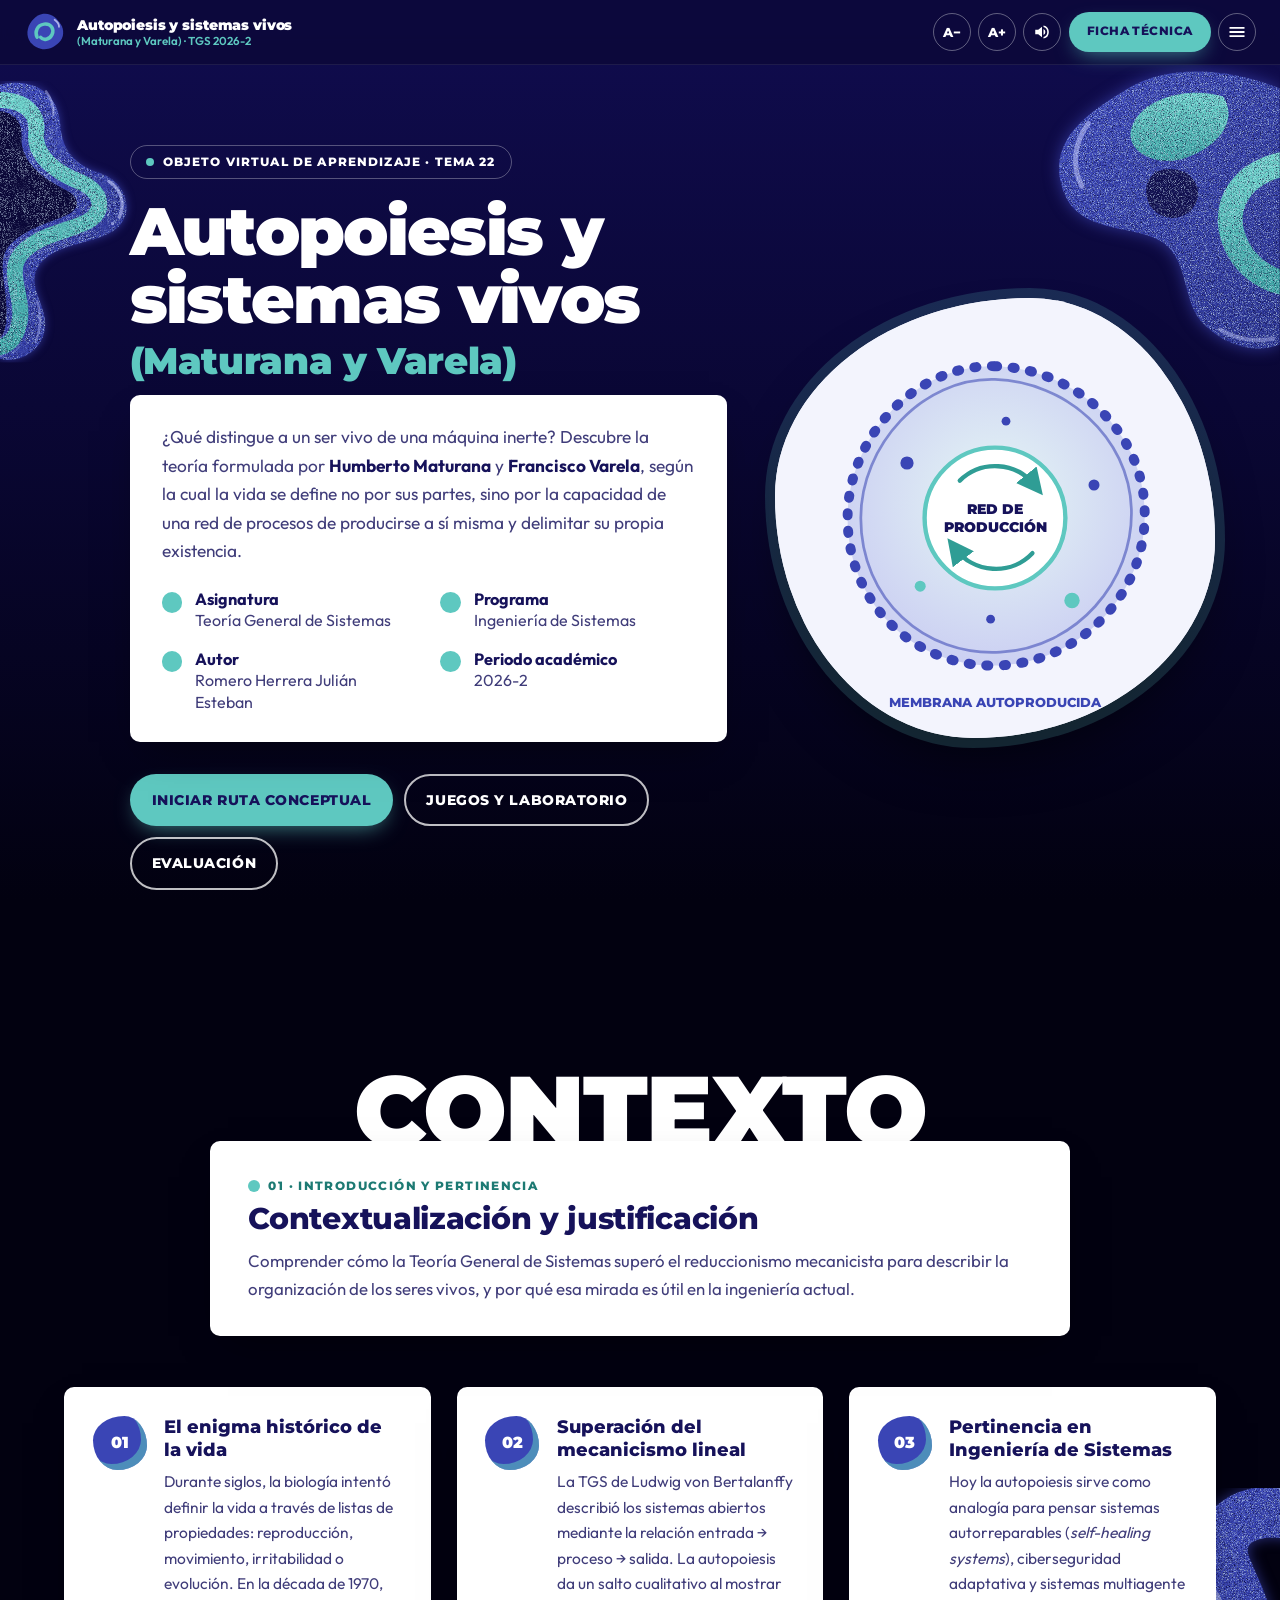
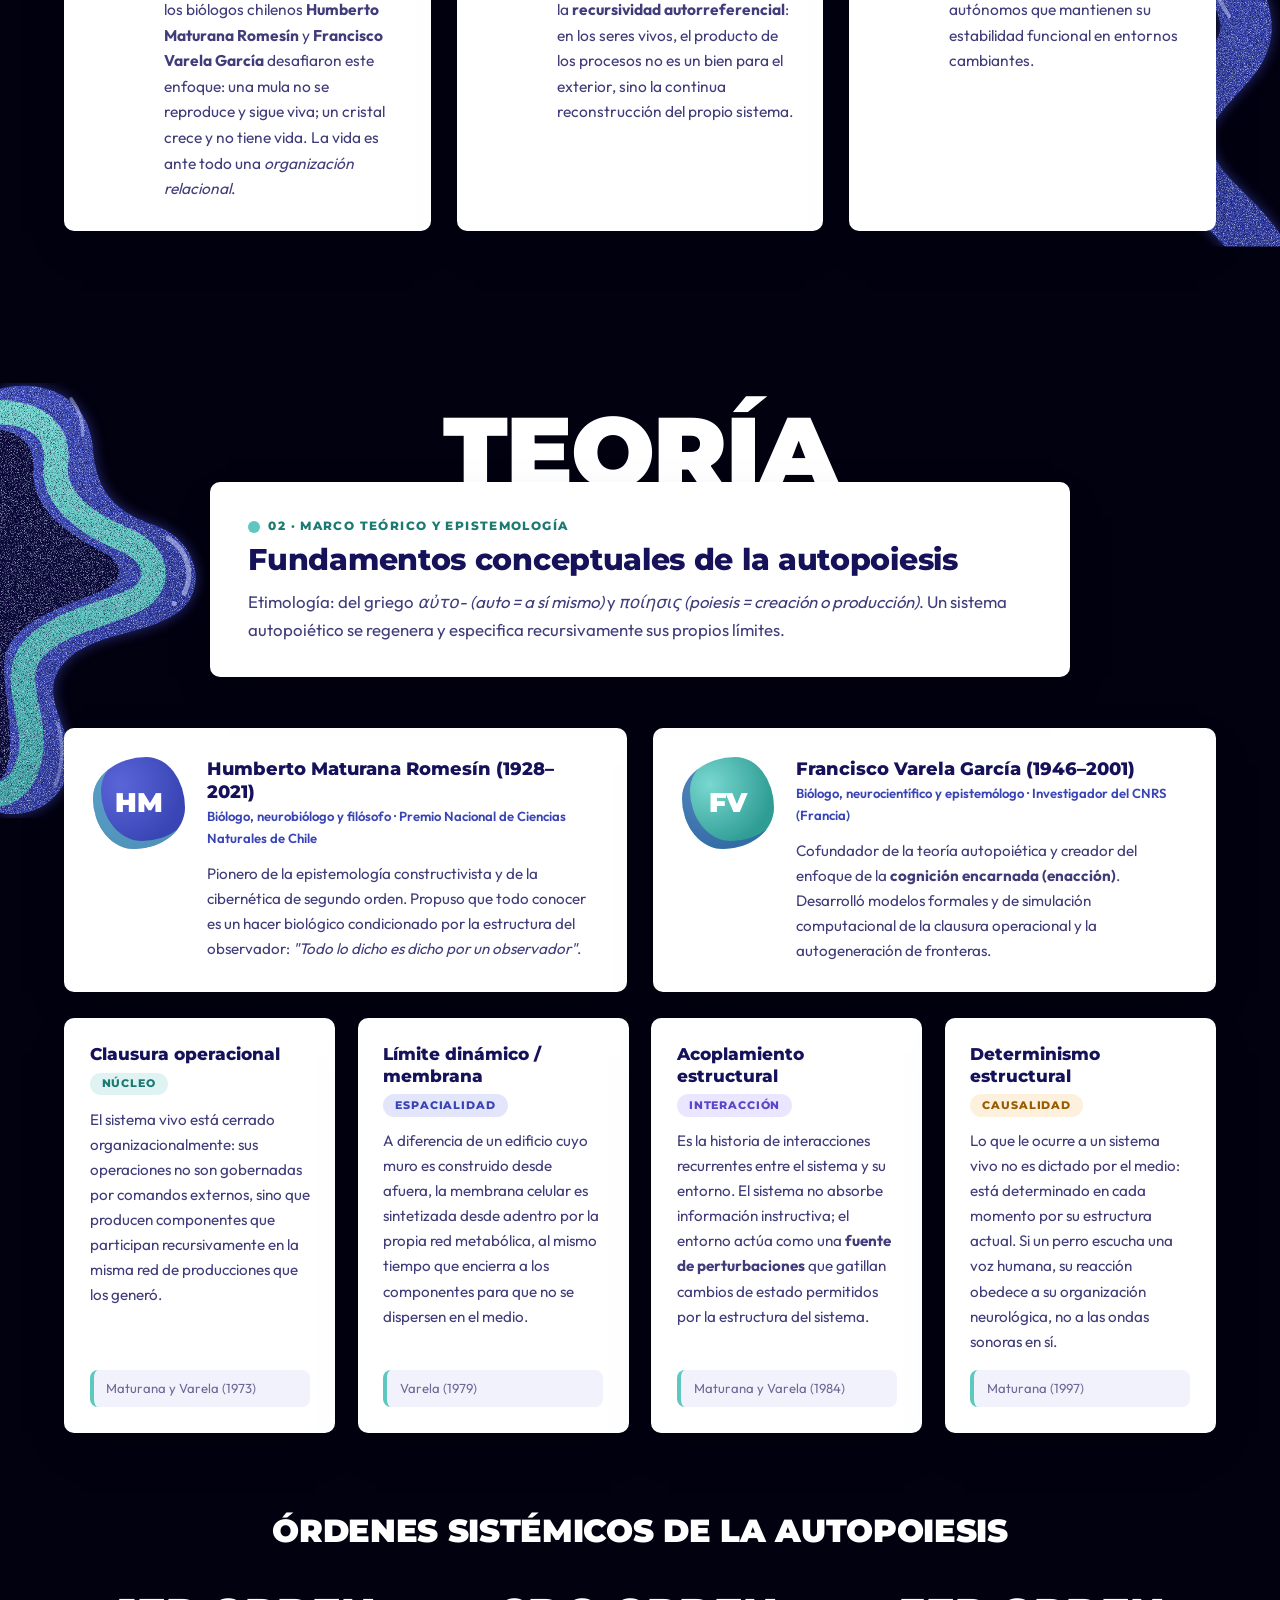
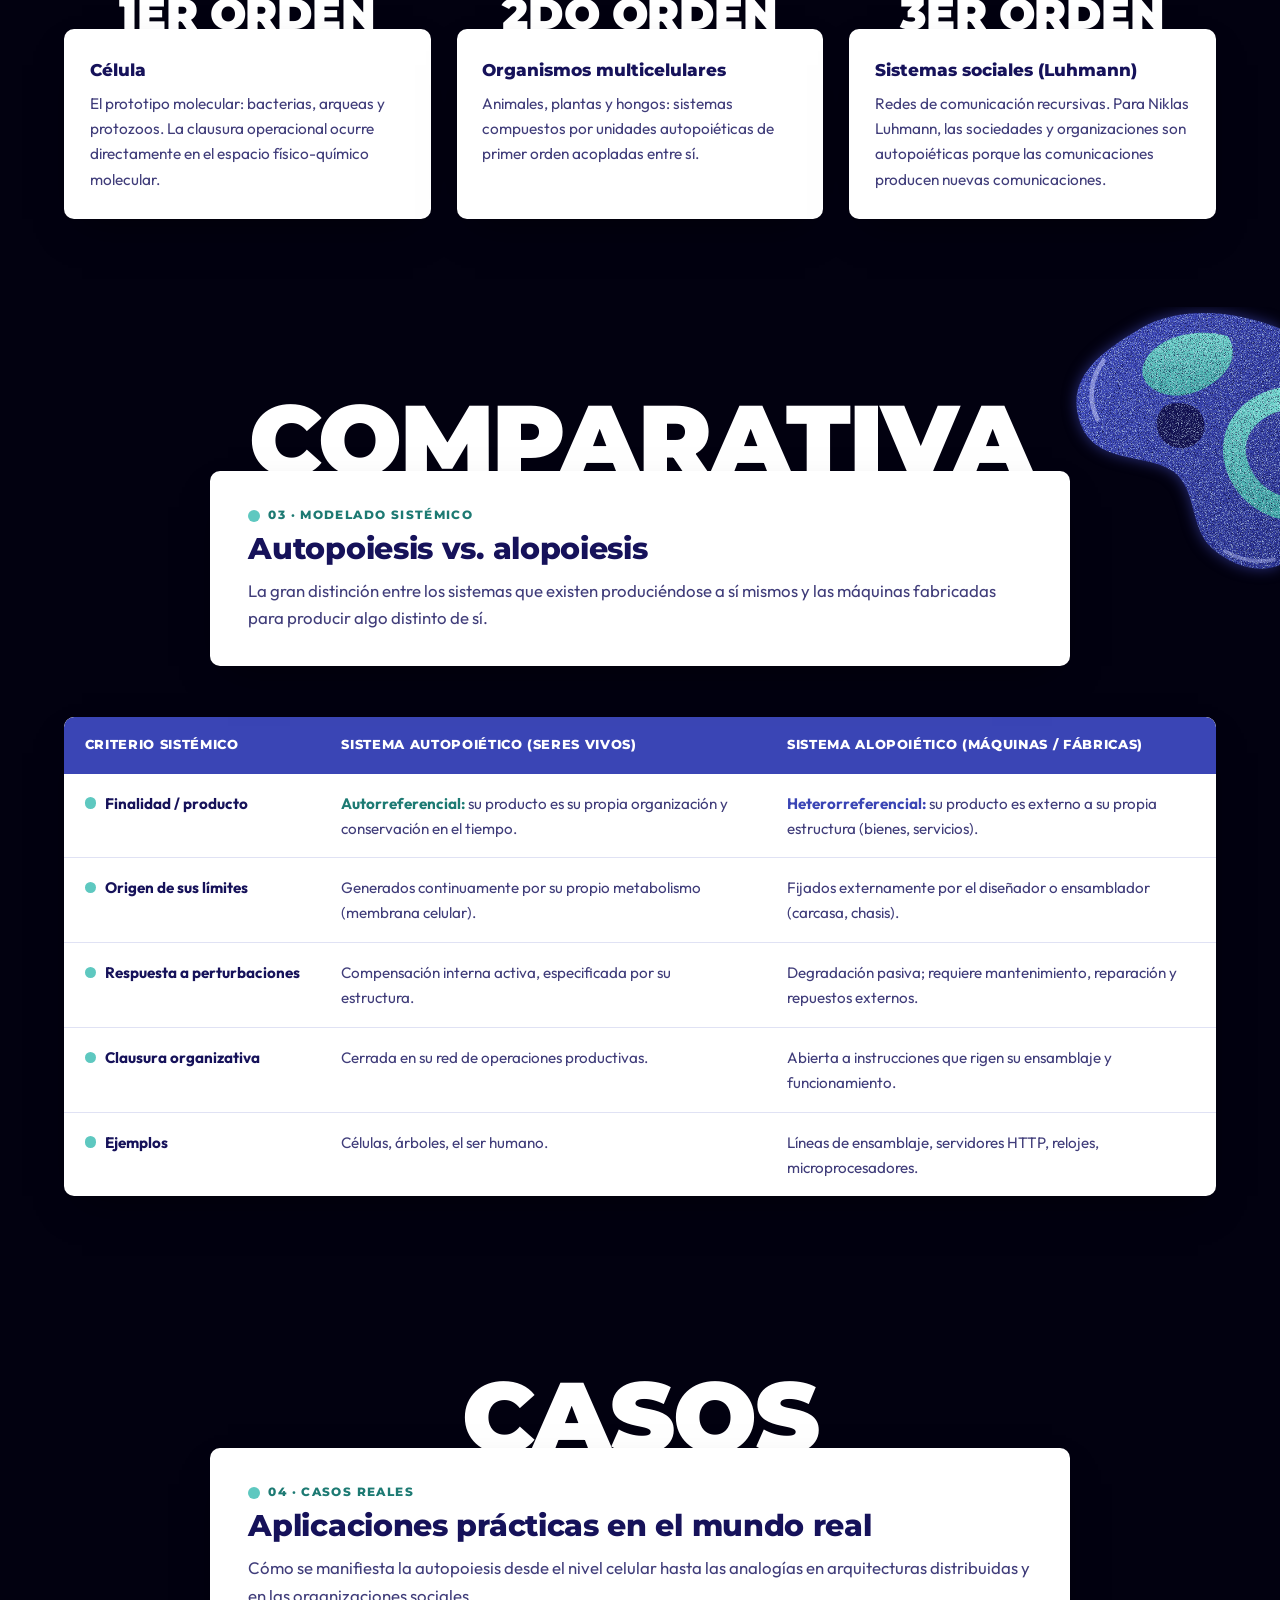
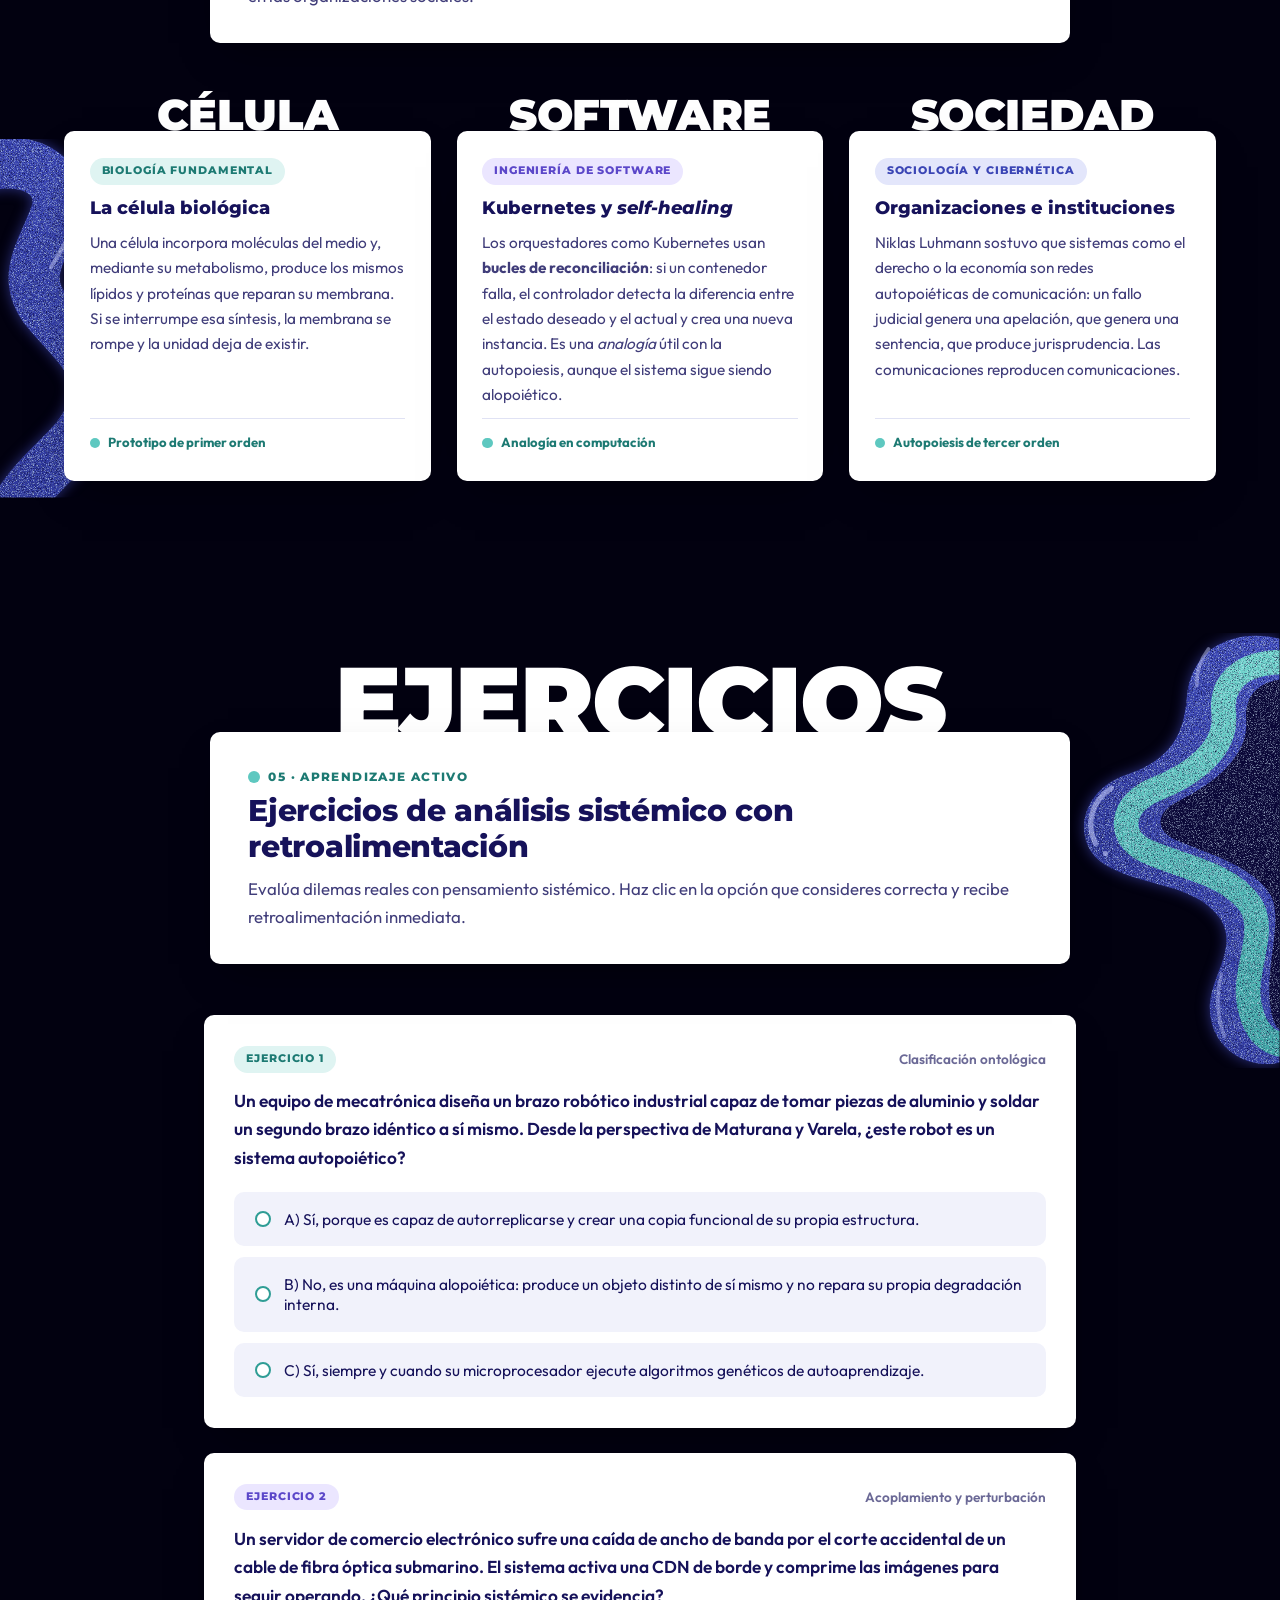
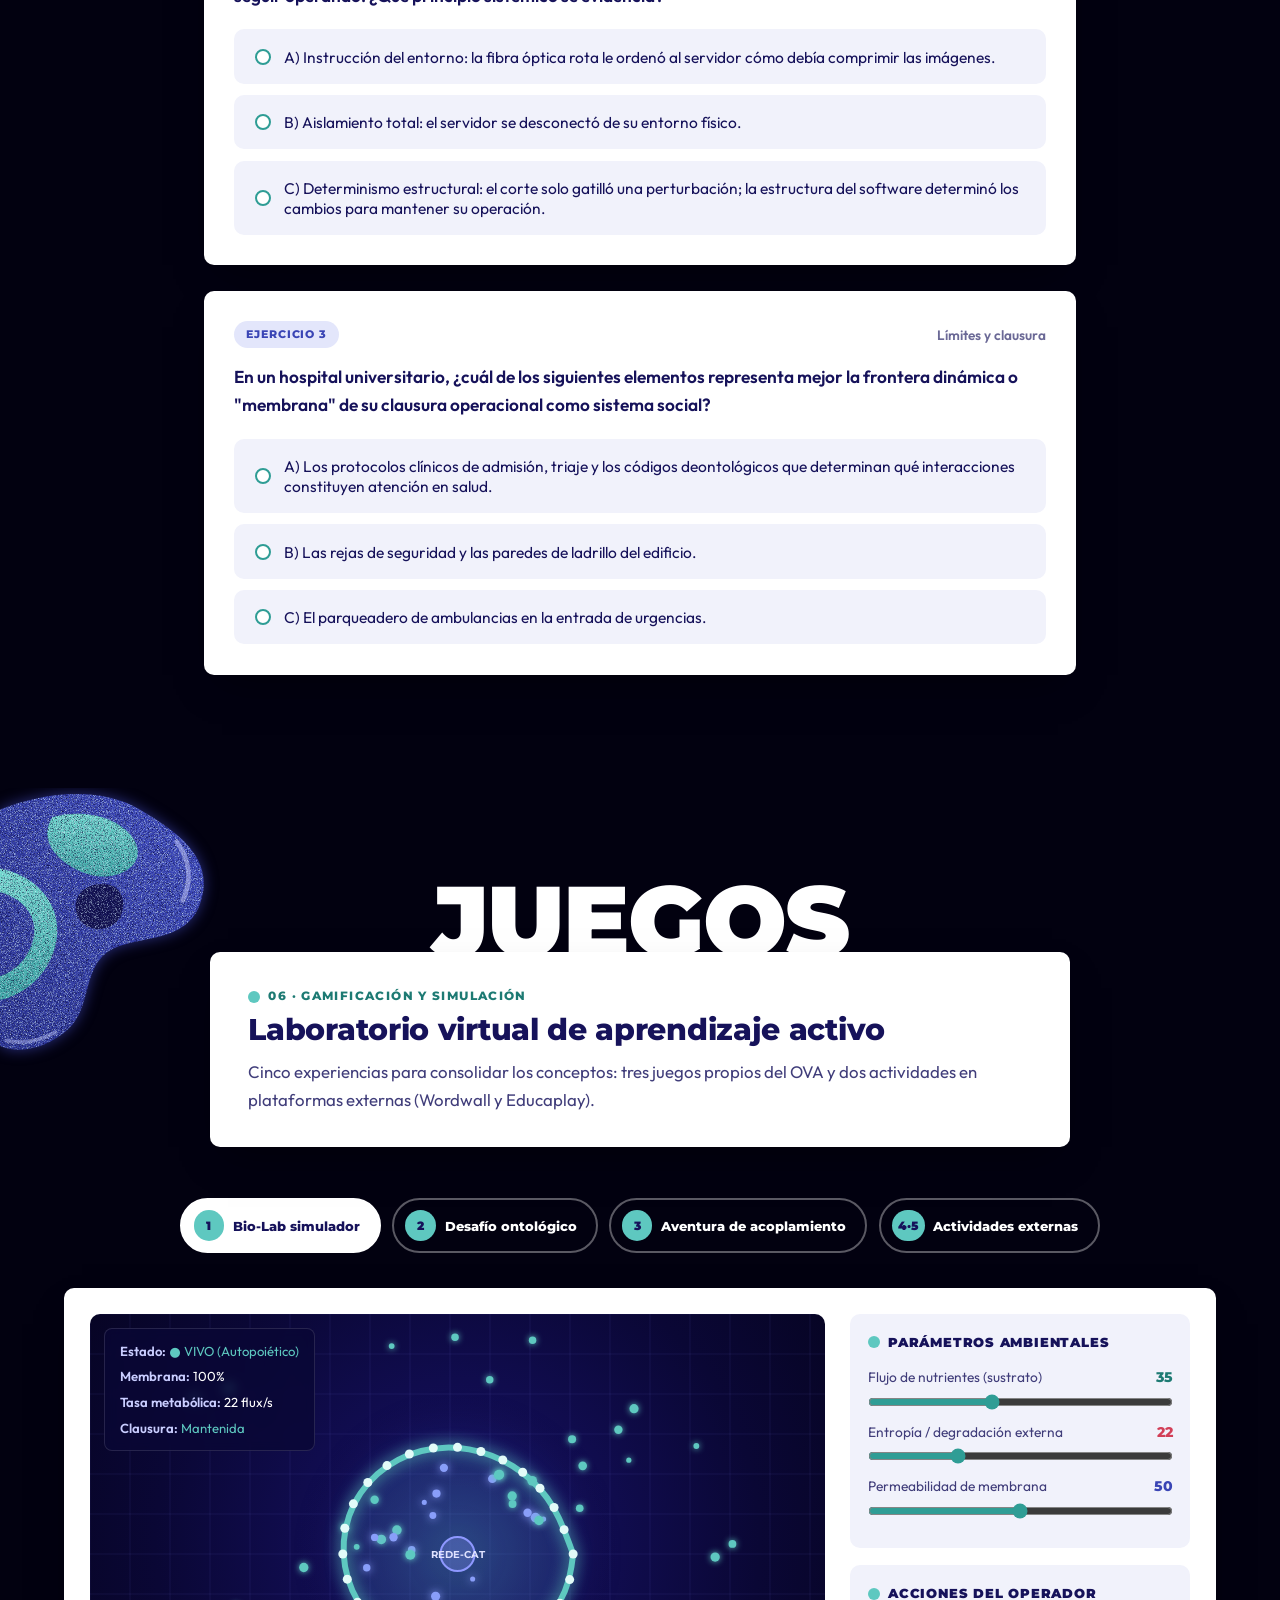
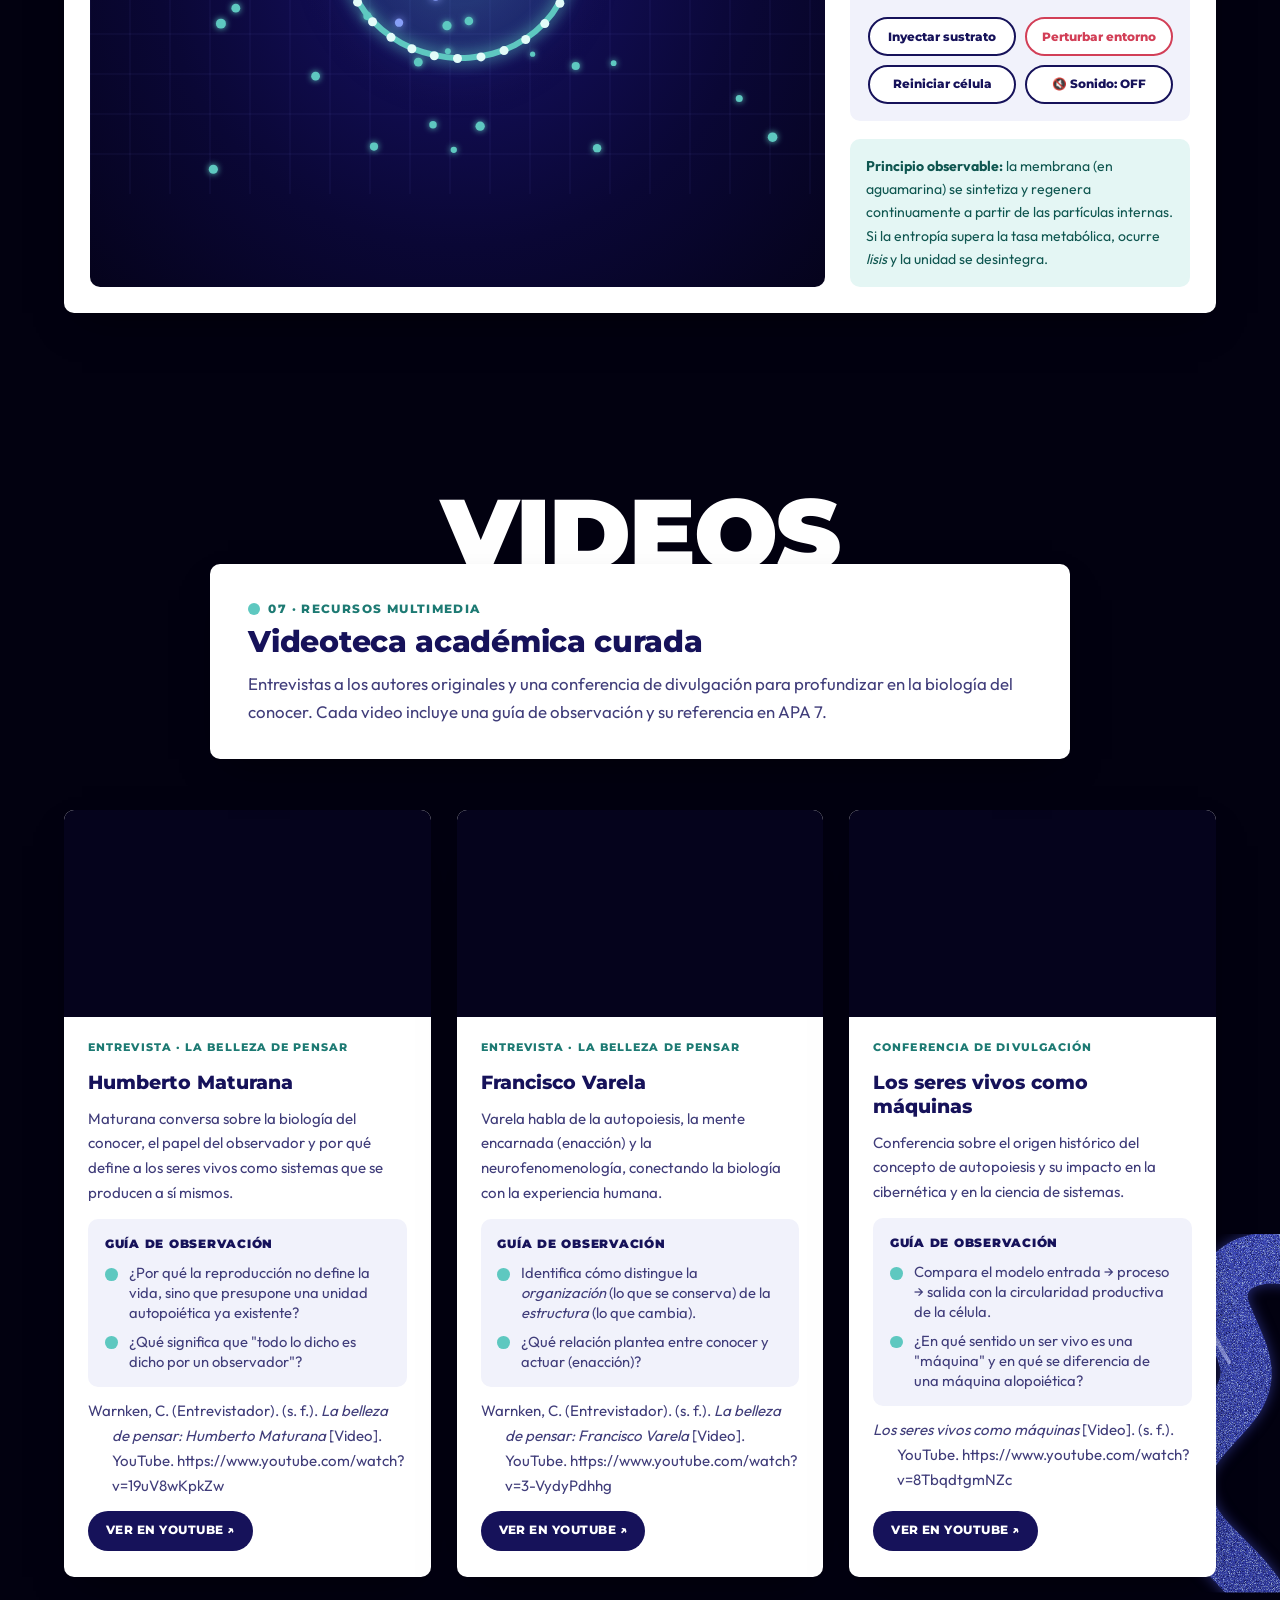
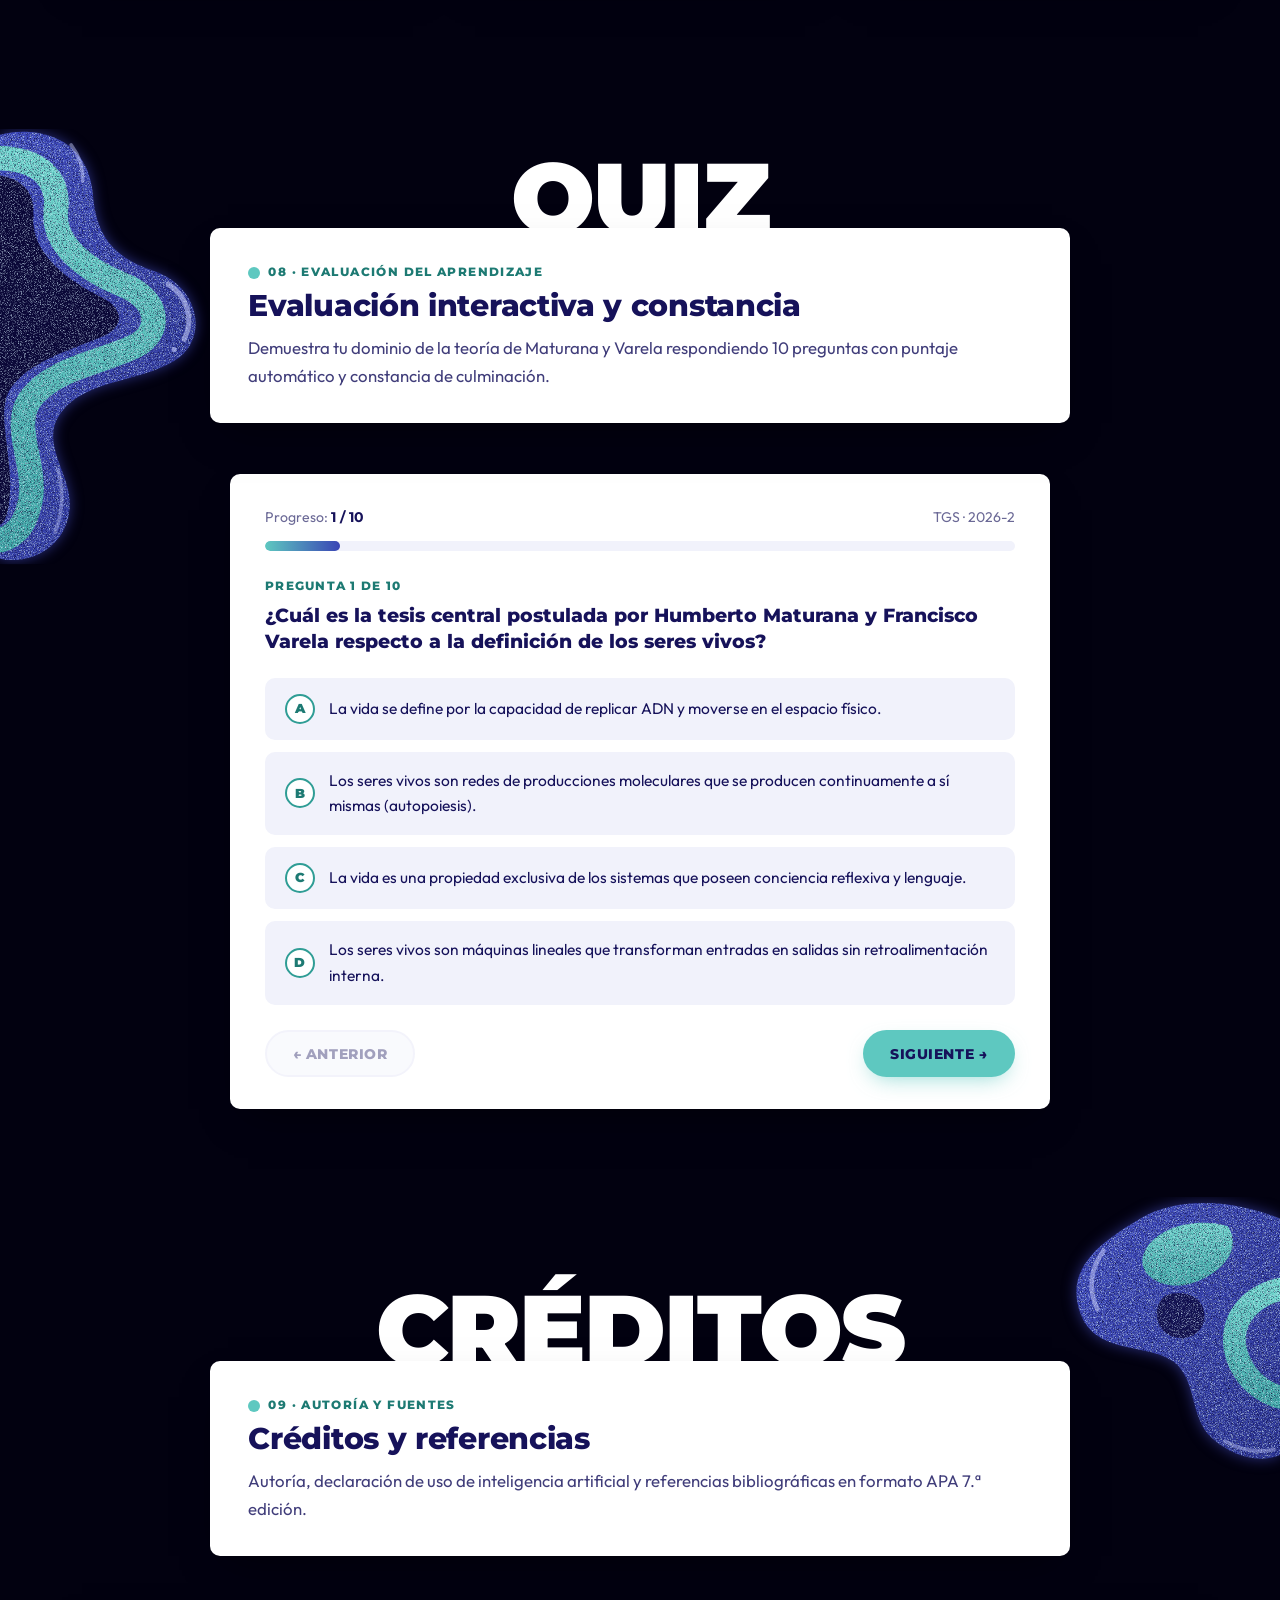
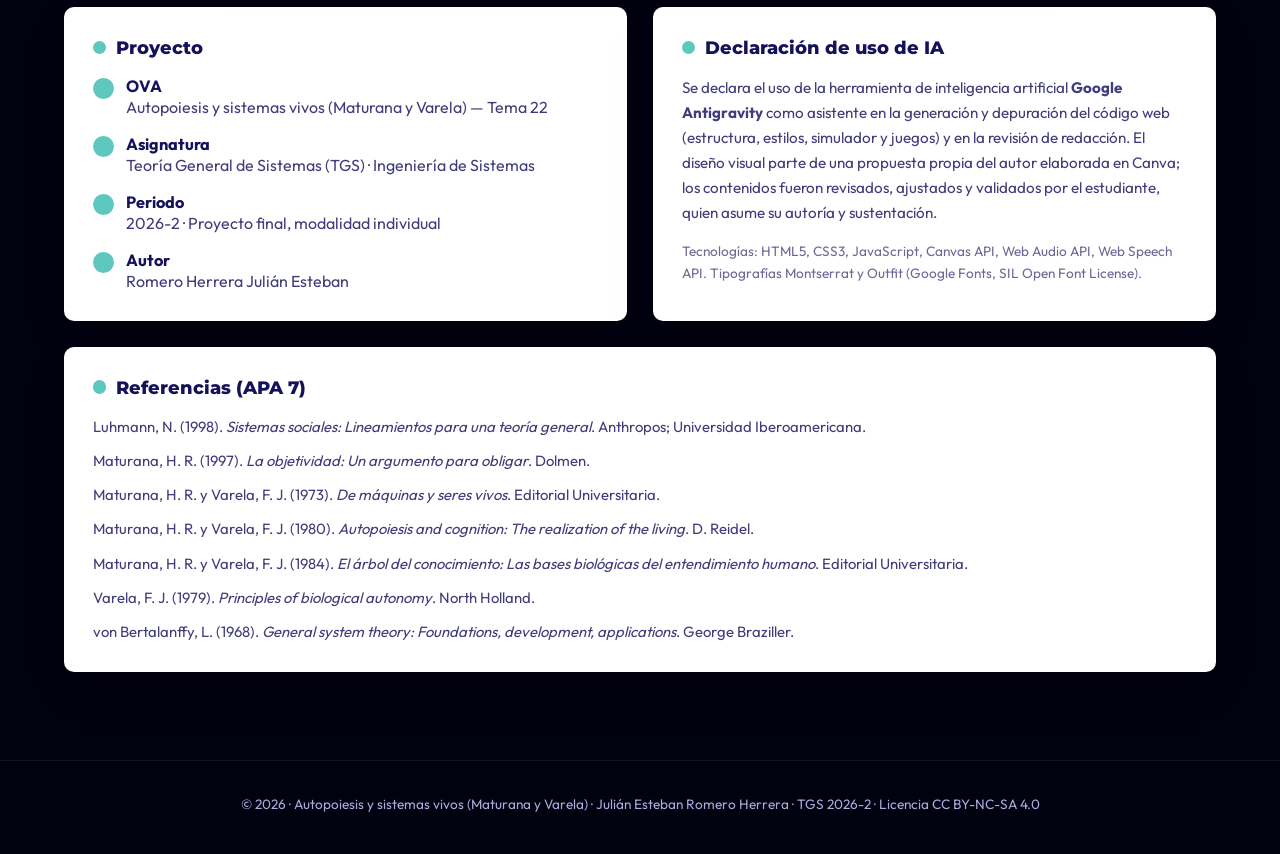
==== commit 8915c81c: "Rediseño visual propio (estilo Canva del autor): fondo azul noche, blobs granulados SVG animados, ta" ====
--- a/index.html
+++ b/index.html
@@ -1,41 +1,118 @@
-<!DOCTYPE html>
-<html lang="es" data-theme="dark">
+﻿<!DOCTYPE html>
+<html lang="es">
 <head>
   <meta charset="UTF-8">
   <meta name="viewport" content="width=device-width, initial-scale=1.0">
-  <title>OVA: Autopoiesis y Sistemas Vivos | Humberto Maturana y Francisco Varela | TGS 2026-2</title>
-  
-  <!-- Metadatos Educativos y Académicos -->
-  <meta name="description" content="Objeto Virtual de Aprendizaje (OVA) interactivo sobre la teoría de la Autopoiesis y los Sistemas Vivos de Humberto Maturana y Francisco Varela. Teoría General de Sistemas (TGS) 2026-2.">
-  <meta name="author" content="Julian Esteban Romero Herrera">
-  <meta name="keywords" content="Autopoiesis, Maturana, Varela, Sistemas Vivos, Clausura Operacional, Acoplamiento Estructural, TGS, Teoría General de Sistemas">
-
-  <!-- Fuentes Tipográficas Google Fonts -->
+  <title>Autopoiesis y sistemas vivos (Maturana y Varela)</title>
+
+  <!-- Metadatos educativos -->
+  <meta name="description" content="Autopoiesis y sistemas vivos (Maturana y Varela): Objeto Virtual de Aprendizaje (OVA) interactivo para Teoría General de Sistemas (TGS), periodo 2026-2.">
+  <meta name="author" content="Julián Esteban Romero Herrera">
+  <meta name="keywords" content="Autopoiesis, Maturana, Varela, sistemas vivos, clausura operacional, acoplamiento estructural, TGS, Teoría General de Sistemas">
+  <meta name="theme-color" content="#100c4f">
+
+  <!-- Tipografías: Montserrat (titulares) + Outfit (texto) -->
   <link rel="preconnect" href="https://fonts.googleapis.com">
   <link rel="preconnect" href="https://fonts.gstatic.com" crossorigin>
-  <link href="https://fonts.googleapis.com/css2?family=JetBrains+Mono:wght@400;600;800&family=Plus+Jakarta+Sans:wght@400;500;600;700;800&display=swap" rel="stylesheet">
-
-  <!-- Hojas de Estilo -->
+  <link href="https://fonts.googleapis.com/css2?family=Montserrat:wght@600;700;800;900&family=Outfit:wght@300;400;500;600;700&display=swap" rel="stylesheet">
+
   <link rel="stylesheet" href="css/styles.css">
 </head>
 <body>
-
-  <!-- Barra de Progreso de Lectura Superior -->
-  <div id="scroll-progress" role="progressbar" aria-label="Progreso de lectura"></div>
-
-  <!-- Barra de Navegación Principal -->
+  <a class="skip-link" href="#contenido">Saltar al contenido</a>
+
+  <!-- =====================================================================
+       SPRITE SVG: formas orgánicas ("blobs") con textura granulada.
+       Diseño propio inspirado en las diapositivas del autor (Canva).
+       ===================================================================== -->
+  <svg class="svg-sprite" aria-hidden="true" focusable="false" xmlns="http://www.w3.org/2000/svg">
+    <defs>
+      <!-- Grano + brillo exterior -->
+      <filter id="grain" x="-15%" y="-15%" width="130%" height="130%" color-interpolation-filters="sRGB">
+        <feTurbulence type="fractalNoise" baseFrequency="0.95" numOctaves="2" seed="11" result="noise"/>
+        <feColorMatrix in="noise" type="matrix" values="0 0 0 0 0.85  0 0 0 0 0.95  0 0 0 0 1  1.9 0 0 0 -0.92" result="lights"/>
+        <feComposite in="lights" in2="SourceAlpha" operator="in" result="lightsIn"/>
+        <feColorMatrix in="noise" type="matrix" values="0 0 0 0 0.03  0 0 0 0 0.02  0 0 0 0 0.2  0 2.2 0 0 -1.05" result="darks"/>
+        <feComposite in="darks" in2="SourceAlpha" operator="in" result="darksIn"/>
+        <feGaussianBlur in="SourceAlpha" stdDeviation="9" result="blurA"/>
+        <feFlood flood-color="#4a56d6" flood-opacity="0.55"/>
+        <feComposite in2="blurA" operator="in" result="glow"/>
+        <feMerge>
+          <feMergeNode in="glow"/>
+          <feMergeNode in="SourceGraphic"/>
+          <feMergeNode in="darksIn"/>
+          <feMergeNode in="lightsIn"/>
+        </feMerge>
+      </filter>
+      <linearGradient id="royalGrad" x1="0" y1="0" x2="1" y2="1">
+        <stop offset="0" stop-color="#3f4bc0"/>
+        <stop offset="1" stop-color="#2c3596"/>
+      </linearGradient>
+      <linearGradient id="tealGrad" x1="0" y1="0" x2="0" y2="1">
+        <stop offset="0" stop-color="#6fd6cd"/>
+        <stop offset="1" stop-color="#3fa9a8"/>
+      </linearGradient>
+
+      <!-- Onda vertical (borde izquierdo) -->
+      <symbol id="blob-wave" viewBox="0 0 300 600">
+        <g filter="url(#grain)">
+          <path fill="url(#royalGrad)" d="M0,8 C52,-6 122,12 128,90 C132,140 150,175 210,195 C275,215 290,290 240,320 C190,350 120,345 85,390 C50,435 105,480 95,530 C88,578 38,602 0,592 Z"/>
+          <path fill="none" stroke="url(#tealGrad)" stroke-width="34" stroke-linecap="round" d="M-6,40 C58,40 82,72 77,112 C72,160 120,195 170,215 C220,235 225,280 185,300 C140,322 70,330 40,375 C15,415 55,470 40,520 C33,550 16,566 -6,568"/>
+          <path fill="#0b0838" d="M0,64 C36,70 48,92 46,120 C42,172 95,210 140,232 C172,248 170,272 146,284 C108,302 38,318 12,362 C-6,398 22,462 12,520 C9,536 5,544 0,546 Z"/>
+        </g>
+        <g fill="none" stroke="#c9d0ff" stroke-linecap="round">
+          <path stroke-width="7" opacity="0.55" d="M232,214 C258,230 268,262 254,290"/>
+          <path stroke-width="5" opacity="0.45" d="M98,22 C110,38 115,56 114,72"/>
+          <path stroke-width="5" opacity="0.35" d="M80,470 C88,500 86,530 76,556"/>
+        </g>
+        <circle cx="240" cy="304" r="3.5" fill="#c9d0ff" opacity="0.6"/>
+      </symbol>
+
+      <!-- Esquina (superior derecha) -->
+      <symbol id="blob-corner" viewBox="0 0 400 400">
+        <g filter="url(#grain)">
+          <path fill="url(#royalGrad)" d="M400,28 C340,4 268,-2 218,28 C168,58 118,92 140,152 C160,206 230,190 262,215 C292,240 282,286 310,313 C340,341 376,346 400,336 Z"/>
+          <path fill="url(#tealGrad)" d="M332,38 C292,26 240,38 224,70 C208,102 250,124 286,112 C322,100 352,70 332,38 Z"/>
+          <path fill="none" stroke="url(#tealGrad)" stroke-width="30" stroke-linecap="round" d="M410,118 C352,128 330,170 345,210 C358,246 392,262 410,262"/>
+          <path fill="#0d0a45" opacity="0.85" d="M252,128 C278,118 306,134 301,160 C296,186 262,192 246,172 C235,157 238,136 252,128 Z"/>
+        </g>
+        <g fill="none" stroke="#c9d0ff" stroke-linecap="round">
+          <path stroke-width="6" opacity="0.5" d="M170,70 C152,94 150,122 162,146"/>
+          <path stroke-width="5" opacity="0.4" d="M328,318 C348,330 370,333 392,329"/>
+        </g>
+      </symbol>
+
+      <!-- Cinta ondulada (inferior derecha) -->
+      <symbol id="blob-ribbon" viewBox="0 0 260 520">
+        <g filter="url(#grain)">
+          <path fill="none" stroke="url(#royalGrad)" stroke-width="74" stroke-linecap="round" d="M290,40 C210,20 160,60 180,112 C200,166 232,202 190,252 C150,300 100,332 130,402 C150,452 200,472 240,540"/>
+        </g>
+        <g fill="none" stroke="#c9d0ff" stroke-linecap="round">
+          <path stroke-width="6" opacity="0.5" d="M152,96 C150,130 170,160 186,186"/>
+          <path stroke-width="5" opacity="0.4" d="M100,380 C104,420 122,446 150,470"/>
+        </g>
+      </symbol>
+    </defs>
+  </svg>
+
+  <div id="scroll-progress" role="progressbar" aria-label="Progreso de lectura" aria-valuemin="0" aria-valuemax="100" aria-valuenow="0"></div>
+
+  <!-- ===================== NAVEGACIÓN ===================== -->
   <header class="navbar" id="main-navbar">
     <div class="container navbar-inner">
-      <a href="#inicio" class="brand">
-        <div class="brand-icon">🧬</div>
-        <div>
-          <span style="font-weight: 800; letter-spacing: -0.02em;">AUTOPOIESIS</span>
-          <span style="display: block; font-size: 0.68rem; font-family: var(--font-mono); color: var(--accent-bio-light);">TGS · ING. SISTEMAS 2026-2</span>
-        </div>
+      <a href="#inicio" class="brand" aria-label="Inicio: Autopoiesis y sistemas vivos (Maturana y Varela)">
+        <svg class="brand-mark" viewBox="0 0 48 48" aria-hidden="true">
+          <path fill="#3a45b5" d="M24 3c9 0 14 6 18 12s4 15-2 21-14 9-21 7S5 36 4 27 9 9 16 5c2.6-1.4 5.3-2 8-2z"/>
+          <path fill="none" stroke="#5ec8c0" stroke-width="4" stroke-linecap="round" d="M15 30c-3-6 0-14 8-15s12 6 9 12-10 7-13 3"/>
+          <path fill="none" stroke="#dfe3ff" stroke-width="2" stroke-linecap="round" opacity=".7" d="M35 10c3 2 5 5 5 8"/>
+        </svg>
+        <span class="brand-text">
+          <span class="brand-title">Autopoiesis y sistemas vivos</span>
+          <span class="brand-sub">(Maturana y Varela) · TGS 2026-2</span>
+        </span>
       </a>
 
-      <!-- Enlaces de Secciones -->
-      <nav>
+      <nav aria-label="Secciones del OVA">
         <ul class="nav-links" id="nav-links">
           <li><a href="#contexto" class="nav-link">Contexto</a></li>
           <li><a href="#teoria" class="nav-link">Teoría</a></li>
@@ -43,922 +120,764 @@
           <li><a href="#casos" class="nav-link">Casos</a></li>
           <li><a href="#ejercicios" class="nav-link">Ejercicios</a></li>
           <li><a href="#laboratorio" class="nav-link">Juegos</a></li>
-          <li><a href="#videoteca" class="nav-link">Videoteca</a></li>
+          <li><a href="#videoteca" class="nav-link">Videos</a></li>
           <li><a href="#evaluacion" class="nav-link">Evaluación</a></li>
           <li><a href="#creditos" class="nav-link">Créditos</a></li>
+          <li class="nav-only-mobile"><a href="docs/Ficha_Tecnica_OVA_Autopoiesis.pdf" class="nav-link" target="_blank" rel="noopener">Ficha técnica (PDF)</a></li>
         </ul>
       </nav>
 
-      <!-- Herramientas de Interfaz y Accesibilidad -->
       <div class="nav-actions">
-        <button class="btn-icon" id="theme-toggle-btn" title="Cambiar Tema (Oscuro/Claro)">🌙</button>
-        <button class="btn-icon" id="btn-font-decrease" title="Reducir tamaño de letra">A-</button>
-        <button class="btn-icon" id="btn-font-increase" title="Aumentar tamaño de letra">A+</button>
-        <button class="btn-icon" id="btn-tts-toggle" title="Lectura en voz alta">🗣️</button>
-        <button class="btn btn-outline" id="btn-open-ficha" style="padding: 0.4rem 0.8rem; font-size: 0.82rem; font-family: var(--font-mono);">📄 Ficha Técnica</button>
-        <button class="btn-icon btn-mobile-menu" id="btn-mobile-menu" title="Menú de Navegación">☰</button>
+        <button class="btn-icon" id="btn-font-decrease" type="button" title="Reducir tamaño de letra" aria-label="Reducir tamaño de letra">A−</button>
+        <button class="btn-icon" id="btn-font-increase" type="button" title="Aumentar tamaño de letra" aria-label="Aumentar tamaño de letra">A+</button>
+        <button class="btn-icon" id="btn-tts-toggle" type="button" title="Lectura en voz alta" aria-label="Lectura en voz alta" aria-pressed="false">
+          <svg viewBox="0 0 24 24" width="18" height="18" aria-hidden="true"><path fill="currentColor" d="M3 9v6h4l5 4V5L7 9H3zm13.5 3a4.5 4.5 0 0 0-2.5-4v8a4.5 4.5 0 0 0 2.5-4zM14 3.2v2.1a7 7 0 0 1 0 13.4v2.1a9 9 0 0 0 0-17.6z"/></svg>
+        </button>
+        <a class="btn btn-teal btn-sm" id="btn-open-ficha" href="docs/Ficha_Tecnica_OVA_Autopoiesis.pdf" target="_blank" rel="noopener">Ficha técnica</a>
+        <button class="btn-icon btn-mobile-menu" id="btn-mobile-menu" type="button" aria-label="Abrir menú de navegación" aria-expanded="false" aria-controls="nav-links">
+          <svg viewBox="0 0 24 24" width="20" height="20" aria-hidden="true"><path fill="currentColor" d="M3 6h18v2.2H3zm0 4.9h18v2.2H3zm0 4.9h18V18H3z"/></svg>
+        </button>
       </div>
     </div>
   </header>
 
-  <!-- =========================================================================
-       HERO / PORTADA DEL OVA
-       ========================================================================= -->
+  <main id="contenido">
+
+  <!-- ===================== PORTADA ===================== -->
   <section class="hero" id="inicio">
+    <div class="blob-deco blob-hero-left" aria-hidden="true"><svg><use href="#blob-wave"/></svg></div>
+    <div class="blob-deco blob-hero-corner" aria-hidden="true"><svg><use href="#blob-corner"/></svg></div>
+
     <div class="container hero-grid">
       <div class="hero-content">
-        <div class="hero-subtitle">
-          <span>●</span> OBJETO VIRTUAL DE APRENDIZAJE · TEMA 22
-        </div>
-        <h1 class="hero-title">
-          Autopoiesis y <span class="text-gradient">Sistemas Vivos</span>
-        </h1>
-        <p class="hero-description">
-          ¿Qué distingue ontológicamente a un ser vivo de una máquina inerte? Descubre la revolucionaria teoría formulada por <strong>Humberto Maturana</strong> y <strong>Francisco Varela</strong>, donde la vida se define no por sus partes, sino por la capacidad recursiva de auto-producirse y delimitar su propia existencia.
-        </p>
+        <span class="pill-tag"><span class="dot"></span> Objeto Virtual de Aprendizaje · Tema 22</span>
+        <h1 class="hero-title">Autopoiesis y sistemas vivos <span class="hero-title-sub">(Maturana y Varela)</span></h1>
+
+        <div class="paper hero-card">
+          <p class="hero-description">
+            ¿Qué distingue a un ser vivo de una máquina inerte? Descubre la teoría formulada por <strong>Humberto Maturana</strong> y <strong>Francisco Varela</strong>, según la cual la vida se define no por sus partes, sino por la capacidad de una red de procesos de producirse a sí misma y delimitar su propia existencia.
+          </p>
+          <ul class="dot-list dot-list-grid">
+            <li><strong>Asignatura</strong><span>Teoría General de Sistemas</span></li>
+            <li><strong>Programa</strong><span>Ingeniería de Sistemas</span></li>
+            <li><strong>Autor</strong><span>Romero Herrera Julián Esteban</span></li>
+            <li><strong>Periodo académico</strong><span>2026-2</span></li>
+          </ul>
+        </div>
 
         <div class="hero-buttons">
-          <a href="#laboratorio" class="btn btn-primary">
-            <span>🔬 Explorar Bio-Lab & Juegos</span>
-          </a>
-          <a href="#teoria" class="btn btn-outline">
-            <span>📖 Iniciar Ruta Conceptual</span>
-          </a>
-          <a href="#evaluacion" class="btn btn-outline">
-            <span>🎯 Quiz & Certificación</span>
-          </a>
-        </div>
-
-        <div class="hero-meta-badges">
-          <div class="meta-item">
-            <span class="meta-label">Asignatura</span>
-            <span class="meta-val">Teoría General de Sistemas</span>
-          </div>
-          <div class="meta-item">
-            <span class="meta-label">Programa</span>
-            <span class="meta-val">Ingeniería de Sistemas</span>
-          </div>
-          <div class="meta-item">
-            <span class="meta-label">Autor Estudiante</span>
-            <span class="meta-val">Romero Herrera Julian Esteban</span>
-          </div>
-          <div class="meta-item">
-            <span class="meta-label">Periodo Académico</span>
-            <span class="meta-val">2026-2</span>
-          </div>
-        </div>
-      </div>
-
-      <!-- Ilustración Bio-Cibernética SVG Interactiva -->
+          <a href="#teoria" class="btn btn-teal">Iniciar ruta conceptual</a>
+          <a href="#laboratorio" class="btn btn-outline">Juegos y laboratorio</a>
+          <a href="#evaluacion" class="btn btn-outline">Evaluación</a>
+        </div>
+      </div>
+
+      <!-- Ilustración en máscara orgánica -->
       <div class="hero-visual">
-        <svg class="autopoiesis-interactive-graphic" viewBox="0 0 400 400" fill="none" xmlns="http://www.w3.org/2000/svg">
-          <!-- Círculos concéntricos de perturbación y flujo metabólico -->
-          <circle cx="200" cy="200" r="180" stroke="rgba(16, 185, 129, 0.15)" stroke-width="2" stroke-dasharray="8 8" />
-          <circle cx="200" cy="200" r="140" stroke="rgba(6, 182, 212, 0.25)" stroke-width="1.5" />
-          
-          <!-- Membrana celular ondulante -->
-          <path d="M 200,60 C 270,65 330,120 335,190 C 340,265 280,330 205,335 C 130,340 65,280 65,200 C 65,125 125,55 200,60 Z" 
-                fill="url(#bioGrad)" stroke="#10b981" stroke-width="4" filter="url(#glowFilter)" />
-          
-          <!-- Núcleo metabólico / Clausura operacional recursiva -->
-          <circle cx="200" cy="200" r="65" fill="rgba(6, 182, 212, 0.15)" stroke="#06b6d4" stroke-width="2" />
-          
-          <!-- Flechas circulares de retroalimentación metabólica -->
-          <path d="M 170,165 A 45,45 0 0,1 235,170" stroke="#34d399" stroke-width="3" stroke-linecap="round" marker-end="url(#arrow)" />
-          <path d="M 235,230 A 45,45 0 0,1 165,225" stroke="#34d399" stroke-width="3" stroke-linecap="round" marker-end="url(#arrow)" />
-          
-          <!-- Gradientes y Filtros -->
-          <defs>
-            <radialGradient id="bioGrad" cx="0.5" cy="0.5" r="0.5">
-              <stop offset="0%" stop-color="rgba(16, 185, 129, 0.25)" />
-              <stop offset="70%" stop-color="rgba(6, 182, 212, 0.12)" />
-              <stop offset="100%" stop-color="rgba(10, 15, 29, 0.4)" />
-            </radialGradient>
-            <filter id="glowFilter" x="-20%" y="-20%" width="140%" height="140%">
-              <feGaussianBlur stdDeviation="6" result="blur" />
-              <feComposite in="SourceGraphic" in2="blur" operator="over" />
-            </filter>
-            <marker id="arrow" viewBox="0 0 10 10" refX="5" refY="5" markerWidth="6" markerHeight="6" orient="auto-start-reverse">
-              <path d="M 0 0 L 10 5 L 0 10 z" fill="#34d399" />
-            </marker>
-          </defs>
-
-          <!-- Textos explicativos en SVG -->
-          <text x="200" y="195" text-anchor="middle" fill="#67e8f9" font-family="'JetBrains Mono', monospace" font-size="11" font-weight="700">RED DE SÍNTESIS</text>
-          <text x="200" y="212" text-anchor="middle" fill="#a7f3d0" font-family="'JetBrains Mono', monospace" font-size="9">METABOLISMO INTERNO</text>
-          <text x="200" y="365" text-anchor="middle" fill="#94a3b8" font-family="'JetBrains Mono', monospace" font-size="10">MEMBRANA DINÁMICA (AUTO-GENERADA)</text>
-        </svg>
-      </div>
-    </div>
-  </section>
-
-  <!-- =========================================================================
-       01. CONTEXTUALIZACIÓN Y JUSTIFICACIÓN
-       ========================================================================= -->
+        <div class="blob-frame">
+          <svg class="cell-graphic" viewBox="0 0 400 400" role="img" aria-labelledby="cell-title">
+            <title id="cell-title">Esquema de una unidad autopoiética: red metabólica rodeada por la membrana que ella misma produce</title>
+            <defs>
+              <radialGradient id="cellFill" cx="0.5" cy="0.45" r="0.6">
+                <stop offset="0" stop-color="#e6f7f5"/>
+                <stop offset="1" stop-color="#c9ccf2"/>
+              </radialGradient>
+              <marker id="arrowTeal" viewBox="0 0 10 10" refX="5" refY="5" markerWidth="6" markerHeight="6" orient="auto-start-reverse">
+                <path d="M0 0 L10 5 L0 10 z" fill="#2f9d95"/>
+              </marker>
+            </defs>
+            <rect width="400" height="400" fill="#f3f4fd"/>
+            <path class="cell-membrane" d="M200,62 C272,64 334,120 336,192 C339,266 280,330 205,334 C130,338 66,280 66,200 C66,126 128,60 200,62 Z" fill="url(#cellFill)" stroke="#3a45b5" stroke-width="9" stroke-dasharray="2 14" stroke-linecap="round"/>
+            <path d="M200,74 C264,76 322,126 324,192 C326,258 274,318 205,322 C136,326 78,274 78,200 C78,134 134,72 200,74 Z" fill="none" stroke="#3a45b5" stroke-width="2.5" opacity=".55"/>
+            <circle cx="200" cy="200" r="64" fill="#ffffff" stroke="#5ec8c0" stroke-width="4"/>
+            <path d="M168,166 A46,46 0 0,1 236,170" fill="none" stroke="#2f9d95" stroke-width="4" stroke-linecap="round" marker-end="url(#arrowTeal)"/>
+            <path d="M234,232 A46,46 0 0,1 164,228" fill="none" stroke="#2f9d95" stroke-width="4" stroke-linecap="round" marker-end="url(#arrowTeal)"/>
+            <g class="cell-particles" fill="#3a45b5">
+              <circle cx="120" cy="150" r="6"/><circle cx="290" cy="170" r="5"/><circle cx="270" cy="275" r="7" fill="#5ec8c0"/>
+              <circle cx="132" cy="262" r="5" fill="#5ec8c0"/><circle cx="210" cy="112" r="4"/><circle cx="196" cy="292" r="4"/>
+            </g>
+            <text x="200" y="196" text-anchor="middle" fill="#16125a" font-family="Montserrat, sans-serif" font-size="13" font-weight="900">RED DE</text>
+            <text x="200" y="213" text-anchor="middle" fill="#16125a" font-family="Montserrat, sans-serif" font-size="13" font-weight="900">PRODUCCIÓN</text>
+            <text x="200" y="372" text-anchor="middle" fill="#3a45b5" font-family="Montserrat, sans-serif" font-size="12" font-weight="800">MEMBRANA AUTOPRODUCIDA</text>
+          </svg>
+        </div>
+      </div>
+    </div>
+  </section>
+
+  <!-- ===================== 01. CONTEXTO ===================== -->
   <section class="section" id="contexto">
+    <div class="blob-deco blob-right blob-ribbon-pos" aria-hidden="true"><svg><use href="#blob-ribbon"/></svg></div>
     <div class="container">
-      <div class="section-header">
-        <span class="section-tag">01 · INTRODUCCIÓN Y PERTINENCIA</span>
-        <h2 class="section-title">Contextualización y Justificación</h2>
-        <p class="section-description">
-          Comprender cómo la Teoría General de Sistemas superó el reduccionismo mecanicista para descifrar la esencia organizativa de los seres vivos y su impacto en la ingeniería moderna.
-        </p>
-      </div>
+      <header class="slide-head">
+        <span class="slide-word" aria-hidden="true">Contexto</span>
+        <div class="paper slide-card">
+          <span class="section-tag">01 · Introducción y pertinencia</span>
+          <h2 class="section-title">Contextualización y justificación</h2>
+          <p class="section-description">
+            Comprender cómo la Teoría General de Sistemas superó el reduccionismo mecanicista para describir la organización de los seres vivos, y por qué esa mirada es útil en la ingeniería actual.
+          </p>
+        </div>
+      </header>
 
       <div class="context-grid">
-        <div class="glass-card feature-box">
-          <div class="feature-icon-wrapper">🌱</div>
+        <article class="paper feature-box">
+          <span class="icon-blob" aria-hidden="true">01</span>
           <div class="feature-content">
-            <h4>El Enigma Histórico de la Vida</h4>
+            <h3>El enigma histórico de la vida</h3>
             <p>
-              Durante siglos, la biología intentó definir la vida a través de catálogos de propiedades funcionales: reproducción, motilidad, irritabilidad o evolución. Sin embargo, en la década de 1970, los biólogos chilenos <strong>Humberto Maturana Romesín</strong> y <strong>Francisco Varela García</strong> desafiaron este paradigma: una mula no se reproduce y sigue viva; un cristal crece y no tiene vida. La vida es ante todo una <em>organización relacional</em>.
+              Durante siglos, la biología intentó definir la vida a través de listas de propiedades: reproducción, movimiento, irritabilidad o evolución. En la década de 1970, los biólogos chilenos <strong>Humberto Maturana Romesín</strong> y <strong>Francisco Varela García</strong> desafiaron este enfoque: una mula no se reproduce y sigue viva; un cristal crece y no tiene vida. La vida es ante todo una <em>organización relacional</em>.
             </p>
           </div>
-        </div>
-
-        <div class="glass-card feature-box">
-          <div class="feature-icon-wrapper">⚙️</div>
+        </article>
+
+        <article class="paper feature-box">
+          <span class="icon-blob" aria-hidden="true">02</span>
           <div class="feature-content">
-            <h4>Superación del Mecanicismo Lineal</h4>
+            <h3>Superación del mecanicismo lineal</h3>
             <p>
-              La TGS tradicional de Ludwig von Bertalanffy concebía a los sistemas abiertos mediante la relación entrada ➔ proceso ➔ salida. La autopoiesis da un salto cualitativo al demostrar la <strong>recursividad autorreferencial</strong>: en los seres vivos, el producto de los procesos no es un bien para el exterior, sino la continua reconstrucción de la propia máquina celular.
+              La TGS de Ludwig von Bertalanffy describió los sistemas abiertos mediante la relación entrada → proceso → salida. La autopoiesis da un salto cualitativo al mostrar la <strong>recursividad autorreferencial</strong>: en los seres vivos, el producto de los procesos no es un bien para el exterior, sino la continua reconstrucción del propio sistema.
             </p>
           </div>
-        </div>
-
-        <div class="glass-card feature-box">
-          <div class="feature-icon-wrapper">💻</div>
+        </article>
+
+        <article class="paper feature-box">
+          <span class="icon-blob" aria-hidden="true">03</span>
           <div class="feature-content">
-            <h4>Pertinencia en Ingeniería de Sistemas</h4>
+            <h3>Pertinencia en Ingeniería de Sistemas</h3>
             <p>
-              En el siglo XXI, la autopoiesis inspira la vanguardia tecnológica: arquitecturas de microservicios autorreparables (<em>Self-healing Systems</em>), ciberseguridad inmunológica adaptativa, computación biológica y sistemas multiagente autónomos que mantienen su estabilidad funcional en entornos caóticos.
+              Hoy la autopoiesis sirve como analogía para pensar sistemas autorreparables (<em>self-healing systems</em>), ciberseguridad adaptativa y sistemas multiagente autónomos que mantienen su estabilidad funcional en entornos cambiantes.
             </p>
           </div>
-        </div>
-      </div>
-    </div>
-  </section>
-
-  <!-- =========================================================================
-       02. EXPLICACIÓN CONCEPTUAL Y TEÓRICA
-       ========================================================================= -->
-  <section class="section" id="teoria" style="background: rgba(15, 23, 42, 0.4);">
+        </article>
+      </div>
+    </div>
+  </section>
+
+  <!-- ===================== 02. TEORÍA ===================== -->
+  <section class="section" id="teoria">
+    <div class="blob-deco blob-left blob-wave-pos" aria-hidden="true"><svg><use href="#blob-wave"/></svg></div>
     <div class="container">
-      <div class="section-header">
-        <span class="section-tag">02 · MARCO TEÓRICO Y EPISTEMOLOGÍA</span>
-        <h2 class="section-title">Fundamentos Conceptuales de la Autopoiesis</h2>
-        <p class="section-description">
-          Etimología: del griego <em>αὐτο- (auto = a sí mismo)</em> y <em>ποίησις (poiesis = creación o producción)</em>. Un sistema autopoiético se regenera y especifica recursivamente sus propios límites.
-        </p>
-      </div>
-
-      <!-- Ficha de los Autores -->
+      <header class="slide-head">
+        <span class="slide-word" aria-hidden="true">Teoría</span>
+        <div class="paper slide-card">
+          <span class="section-tag">02 · Marco teórico y epistemología</span>
+          <h2 class="section-title">Fundamentos conceptuales de la autopoiesis</h2>
+          <p class="section-description">
+            Etimología: del griego <em>αὐτο- (auto = a sí mismo)</em> y <em>ποίησις (poiesis = creación o producción)</em>. Un sistema autopoiético se regenera y especifica recursivamente sus propios límites.
+          </p>
+        </div>
+      </header>
+
       <div class="theorist-card-grid">
-        <div class="theorist-card">
-          <div style="font-size: 3.5rem;">👨‍🏫</div>
+        <article class="paper theorist-card">
+          <div class="theorist-avatar" aria-hidden="true">HM</div>
           <div class="theorist-info">
             <h3>Humberto Maturana Romesín (1928–2021)</h3>
-            <div class="theorist-title">Biólogo, Neurobiólogo y Filósofo · Premio Nacional de Ciencias de Chile</div>
+            <div class="theorist-title">Biólogo, neurobiólogo y filósofo · Premio Nacional de Ciencias Naturales de Chile</div>
             <p>
-              Pionero en la epistemología constructivista y la cibernética de segundo orden. Propuso que todo conocer es un hacer biológico condicionado por la estructura orgánica del observador: <em>"Todo lo dicho es dicho por un observador a otro observador que puede ser él mismo"</em>.
+              Pionero de la epistemología constructivista y de la cibernética de segundo orden. Propuso que todo conocer es un hacer biológico condicionado por la estructura del observador: <em>"Todo lo dicho es dicho por un observador"</em>.
             </p>
           </div>
-        </div>
-
-        <div class="theorist-card">
-          <div style="font-size: 3.5rem;">🧠</div>
+        </article>
+
+        <article class="paper theorist-card">
+          <div class="theorist-avatar alt" aria-hidden="true">FV</div>
           <div class="theorist-info">
             <h3>Francisco Varela García (1946–2001)</h3>
-            <div class="theorist-title">Biólogo, Neurocientífico y Epistemólogo · Director CNRS (Francia)</div>
+            <div class="theorist-title">Biólogo, neurocientífico y epistemólogo · Investigador del CNRS (Francia)</div>
             <p>
-              Cofundador de la teoría autopoiética y creador del enfoque de la <strong>cognición encarnada (enacción)</strong>. Formalizó los modelos matemáticos y de simulación computacional de la clausura operacional y la autogeneración de fronteras.
+              Cofundador de la teoría autopoiética y creador del enfoque de la <strong>cognición encarnada (enacción)</strong>. Desarrolló modelos formales y de simulación computacional de la clausura operacional y la autogeneración de fronteras.
             </p>
           </div>
-        </div>
-      </div>
-
-      <!-- Cuadrícula de Conceptos Clave -->
+        </article>
+      </div>
+
       <div class="concept-grid">
-        <!-- 1. Clausura Operacional -->
-        <div class="glass-card concept-card">
-          <h4>
-            <span>Clausura Operacional</span>
-            <span class="badge">Núcleo</span>
-          </h4>
+        <article class="paper concept-card">
+          <h3><span>Clausura operacional</span><span class="badge">Núcleo</span></h3>
           <p>
-            El sistema vivo está cerrado organizacionalmente: las operaciones moleculares del sistema no son gobernadas por comandos externos, sino que producen componentes que participan recursivamente en la misma red de producciones que los generó.
-          </p>
-          <div class="academic-citation">
-            Ref: Maturana & Varela (1973), "De Máquinas y Seres Vivos", p. 68.
-          </div>
-        </div>
-
-        <!-- 2. La Membrana Dinámica -->
-        <div class="glass-card concept-card cyan-edge">
-          <h4>
-            <span>Límite Dinámico / Membrana</span>
-            <span class="badge badge-cyan">Espacialidad</span>
-          </h4>
+            El sistema vivo está cerrado organizacionalmente: sus operaciones no son gobernadas por comandos externos, sino que producen componentes que participan recursivamente en la misma red de producciones que los generó.
+          </p>
+          <div class="academic-citation">Maturana y Varela (1973)</div>
+        </article>
+
+        <article class="paper concept-card">
+          <h3><span>Límite dinámico / membrana</span><span class="badge badge-blue">Espacialidad</span></h3>
           <p>
-            A diferencia de un edificio cuyo muro es construido desde afuera por albañiles, la membrana celular es sintetizada desde adentro por las enzimas celulares, al mismo tiempo que encierra físicamente a las enzimas para que no se disipen en el caldo exterior.
-          </p>
-          <div class="academic-citation">
-            Ref: Varela, F. J. (1979), "Principles of Biological Autonomy", p. 33.
-          </div>
-        </div>
-
-        <!-- 3. Acoplamiento Estructural -->
-        <div class="glass-card concept-card purple-edge">
-          <h4>
-            <span>Acoplamiento Estructural</span>
-            <span class="badge badge-purple">Interacción</span>
-          </h4>
+            A diferencia de un edificio cuyo muro es construido desde afuera, la membrana celular es sintetizada desde adentro por la propia red metabólica, al mismo tiempo que encierra a los componentes para que no se dispersen en el medio.
+          </p>
+          <div class="academic-citation">Varela (1979)</div>
+        </article>
+
+        <article class="paper concept-card">
+          <h3><span>Acoplamiento estructural</span><span class="badge badge-violet">Interacción</span></h3>
           <p>
-            La interacción continua entre el sistema y su entorno. El sistema no absorbe información objetiva instructiva; el entorno actúa únicamente como una <strong>fuente de perturbaciones</strong> que gatillan cambios de estado permitidos por la arquitectura del sistema.
-          </p>
-          <div class="academic-citation">
-            Ref: Maturana & Varela (1984), "El Árbol del Conocimiento", Cap. 5.
-          </div>
-        </div>
-
-        <!-- 4. Determinismo Estructural -->
-        <div class="glass-card concept-card amber-edge">
-          <h4>
-            <span>Determinismo Estructural</span>
-            <span class="badge" style="background: rgba(245, 158, 11, 0.15); color: #f59e0b; border-color: rgba(245, 158, 11, 0.3);">Causalidad</span>
-          </h4>
+            Es la historia de interacciones recurrentes entre el sistema y su entorno. El sistema no absorbe información instructiva; el entorno actúa como una <strong>fuente de perturbaciones</strong> que gatillan cambios de estado permitidos por la estructura del sistema.
+          </p>
+          <div class="academic-citation">Maturana y Varela (1984)</div>
+        </article>
+
+        <article class="paper concept-card">
+          <h3><span>Determinismo estructural</span><span class="badge badge-amber">Causalidad</span></h3>
           <p>
-            Nada de lo que le ocurre a un sistema vivo proviene dictado desde el medio ambiente. Lo que le acontece está determinado en todo momento por su estructura actual. Si un perro escucha una voz humana, su reacción física obedece a su neuroanatomía canina, no a las ondas sonoras en sí.
-          </p>
-          <div class="academic-citation">
-            Ref: Maturana, H. (1997), "La objetividad: Un argumento para obligar".
-          </div>
-        </div>
-      </div>
-
-      <!-- Niveles de Autopoiesis -->
-      <div style="margin-top: 3.5rem;">
-        <h3 style="font-size: 1.5rem; text-align: center; margin-bottom: 2rem;">Órdenes Sistémicos de la Autopoiesis</h3>
-        <div style="display: grid; grid-template-columns: repeat(auto-fit, minmax(280px, 1fr)); gap: 1.5rem;">
-          <div class="glass-card" style="border-top: 4px solid var(--accent-bio);">
-            <div style="font-size: 2rem; margin-bottom: 0.5rem;">🧪</div>
-            <h4 style="color: var(--accent-bio-light); margin-bottom: 0.5rem;">1er Orden: Célula Unicelular</h4>
-            <p style="font-size: 0.92rem; color: var(--text-secondary);">
-              El prototipo molecular canónico. Bacterias, arqueas y protozoos. Clausura operacional en el espacio físico-químico molecular directo.
+            Lo que le ocurre a un sistema vivo no es dictado por el medio: está determinado en cada momento por su estructura actual. Si un perro escucha una voz humana, su reacción obedece a su organización neurológica, no a las ondas sonoras en sí.
+          </p>
+          <div class="academic-citation">Maturana (1997)</div>
+        </article>
+      </div>
+
+      <!-- Órdenes de autopoiesis: estilo "palabra grande sobre tarjeta" -->
+      <h3 class="sub-heading">Órdenes sistémicos de la autopoiesis</h3>
+      <div class="stack-grid">
+        <div class="stack-item">
+          <span class="stack-word" aria-hidden="true">1er orden</span>
+          <div class="paper stack-card">
+            <h4>Célula</h4>
+            <p>El prototipo molecular: bacterias, arqueas y protozoos. La clausura operacional ocurre directamente en el espacio físico-químico molecular.</p>
+          </div>
+        </div>
+        <div class="stack-item">
+          <span class="stack-word" aria-hidden="true">2do orden</span>
+          <div class="paper stack-card">
+            <h4>Organismos multicelulares</h4>
+            <p>Animales, plantas y hongos: sistemas compuestos por unidades autopoiéticas de primer orden acopladas entre sí.</p>
+          </div>
+        </div>
+        <div class="stack-item">
+          <span class="stack-word" aria-hidden="true">3er orden</span>
+          <div class="paper stack-card">
+            <h4>Sistemas sociales (Luhmann)</h4>
+            <p>Redes de comunicación recursivas. Para Niklas Luhmann, las sociedades y organizaciones son autopoiéticas porque las comunicaciones producen nuevas comunicaciones.</p>
+          </div>
+        </div>
+      </div>
+    </div>
+  </section>
+
+  <!-- ===================== 03. COMPARATIVA ===================== -->
+  <section class="section" id="comparativa">
+    <div class="blob-deco blob-right blob-corner-pos" aria-hidden="true"><svg><use href="#blob-corner"/></svg></div>
+    <div class="container">
+      <header class="slide-head">
+        <span class="slide-word" aria-hidden="true">Comparativa</span>
+        <div class="paper slide-card">
+          <span class="section-tag">03 · Modelado sistémico</span>
+          <h2 class="section-title">Autopoiesis vs. alopoiesis</h2>
+          <p class="section-description">
+            La gran distinción entre los sistemas que existen produciéndose a sí mismos y las máquinas fabricadas para producir algo distinto de sí.
+          </p>
+        </div>
+      </header>
+
+      <div class="paper comparison-table-wrapper">
+        <table class="comparison-table">
+          <caption class="sr-only">Comparación entre sistemas autopoiéticos y alopoiéticos</caption>
+          <thead>
+            <tr>
+              <th scope="col">Criterio sistémico</th>
+              <th scope="col">Sistema autopoiético (seres vivos)</th>
+              <th scope="col">Sistema alopoiético (máquinas / fábricas)</th>
+            </tr>
+          </thead>
+          <tbody>
+            <tr>
+              <th scope="row">Finalidad / producto</th>
+              <td><span class="hl-teal">Autorreferencial:</span> su producto es su propia organización y conservación en el tiempo.</td>
+              <td><span class="hl-blue">Heterorreferencial:</span> su producto es externo a su propia estructura (bienes, servicios).</td>
+            </tr>
+            <tr>
+              <th scope="row">Origen de sus límites</th>
+              <td>Generados continuamente por su propio metabolismo (membrana celular).</td>
+              <td>Fijados externamente por el diseñador o ensamblador (carcasa, chasis).</td>
+            </tr>
+            <tr>
+              <th scope="row">Respuesta a perturbaciones</th>
+              <td>Compensación interna activa, especificada por su estructura.</td>
+              <td>Degradación pasiva; requiere mantenimiento, reparación y repuestos externos.</td>
+            </tr>
+            <tr>
+              <th scope="row">Clausura organizativa</th>
+              <td>Cerrada en su red de operaciones productivas.</td>
+              <td>Abierta a instrucciones que rigen su ensamblaje y funcionamiento.</td>
+            </tr>
+            <tr>
+              <th scope="row">Ejemplos</th>
+              <td>Células, árboles, el ser humano.</td>
+              <td>Líneas de ensamblaje, servidores HTTP, relojes, microprocesadores.</td>
+            </tr>
+          </tbody>
+        </table>
+      </div>
+    </div>
+  </section>
+
+  <!-- ===================== 04. CASOS ===================== -->
+  <section class="section" id="casos">
+    <div class="blob-deco blob-left blob-ribbon-pos" aria-hidden="true"><svg><use href="#blob-ribbon"/></svg></div>
+    <div class="container">
+      <header class="slide-head">
+        <span class="slide-word" aria-hidden="true">Casos</span>
+        <div class="paper slide-card">
+          <span class="section-tag">04 · Casos reales</span>
+          <h2 class="section-title">Aplicaciones prácticas en el mundo real</h2>
+          <p class="section-description">
+            Cómo se manifiesta la autopoiesis desde el nivel celular hasta las analogías en arquitecturas distribuidas y en las organizaciones sociales.
+          </p>
+        </div>
+      </header>
+
+      <div class="stack-grid case-grid">
+        <div class="stack-item">
+          <span class="stack-word" aria-hidden="true">Célula</span>
+          <article class="paper stack-card case-card">
+            <span class="badge">Biología fundamental</span>
+            <h3>La célula biológica</h3>
+            <p>
+              Una célula incorpora moléculas del medio y, mediante su metabolismo, produce los mismos lípidos y proteínas que reparan su membrana. Si se interrumpe esa síntesis, la membrana se rompe y la unidad deja de existir.
             </p>
-          </div>
-
-          <div class="glass-card" style="border-top: 4px solid var(--accent-cyan);">
-            <div style="font-size: 2rem; margin-bottom: 0.5rem;">🐬</div>
-            <h4 style="color: var(--accent-cyan); margin-bottom: 0.5rem;">2do Orden: Organismos Metazoarios</h4>
-            <p style="font-size: 0.92rem; color: var(--text-secondary);">
-              Organismos pluricelulares (animales, plantas, hongos). Sistemas compuestos integrados por subsistemas autopoiéticos de 1er orden acoplados entre sí.
+            <span class="case-foot">Prototipo de primer orden</span>
+          </article>
+        </div>
+
+        <div class="stack-item">
+          <span class="stack-word" aria-hidden="true">Software</span>
+          <article class="paper stack-card case-card">
+            <span class="badge badge-violet">Ingeniería de software</span>
+            <h3>Kubernetes y <em>self-healing</em></h3>
+            <p>
+              Los orquestadores como Kubernetes usan <strong>bucles de reconciliación</strong>: si un contenedor falla, el controlador detecta la diferencia entre el estado deseado y el actual y crea una nueva instancia. Es una <em>analogía</em> útil con la autopoiesis, aunque el sistema sigue siendo alopoiético.
             </p>
-          </div>
-
-          <div class="glass-card" style="border-top: 4px solid var(--accent-purple);">
-            <div style="font-size: 2rem; margin-bottom: 0.5rem;">🌐</div>
-            <h4 style="color: var(--accent-purple); margin-bottom: 0.5rem;">3er Orden: Sistemas Sociales (Luhmann)</h4>
-            <p style="font-size: 0.92rem; color: var(--text-secondary);">
-              Redes de comunicación recursivas. Para el sociólogo Niklas Luhmann, las instituciones y sociedades son autopoiéticas porque las comunicaciones producen recursivamente nuevas comunicaciones.
+            <span class="case-foot">Analogía en computación</span>
+          </article>
+        </div>
+
+        <div class="stack-item">
+          <span class="stack-word" aria-hidden="true">Sociedad</span>
+          <article class="paper stack-card case-card">
+            <span class="badge badge-blue">Sociología y cibernética</span>
+            <h3>Organizaciones e instituciones</h3>
+            <p>
+              Niklas Luhmann sostuvo que sistemas como el derecho o la economía son redes autopoiéticas de comunicación: un fallo judicial genera una apelación, que genera una sentencia, que produce jurisprudencia. Las comunicaciones reproducen comunicaciones.
             </p>
-          </div>
-        </div>
-      </div>
-    </div>
-  </section>
-
-  <!-- =========================================================================
-       03. COMPARATIVA SISTÉMICA: AUTOPOIESIS VS ALOPOIESIS
-       ========================================================================= -->
-  <section class="section" id="comparativa">
-    <div class="container">
-      <div class="section-header">
-        <span class="section-tag">03 · MODELADO SISTÉMICO</span>
-        <h2 class="section-title">Autopoiesis vs Alopoiesis</h2>
-        <p class="section-description">
-          La gran distinción de la TGS entre las máquinas que existen para auto-mantenerse y las máquinas fabricadas para producir fines externos.
+            <span class="case-foot">Autopoiesis de tercer orden</span>
+          </article>
+        </div>
+      </div>
+    </div>
+  </section>
+
+  <!-- ===================== 05. EJERCICIOS ===================== -->
+  <section class="section" id="ejercicios">
+    <div class="blob-deco blob-right blob-wave-pos" aria-hidden="true"><svg><use href="#blob-wave"/></svg></div>
+    <div class="container narrow">
+      <header class="slide-head">
+        <span class="slide-word" aria-hidden="true">Ejercicios</span>
+        <div class="paper slide-card">
+          <span class="section-tag">05 · Aprendizaje activo</span>
+          <h2 class="section-title">Ejercicios de análisis sistémico con retroalimentación</h2>
+          <p class="section-description">
+            Evalúa dilemas reales con pensamiento sistémico. Haz clic en la opción que consideres correcta y recibe retroalimentación inmediata.
+          </p>
+        </div>
+      </header>
+
+      <article class="paper exercise-card">
+        <div class="exercise-head"><span class="badge">Ejercicio 1</span><span class="exercise-topic">Clasificación ontológica</span></div>
+        <p class="exercise-question">
+          Un equipo de mecatrónica diseña un brazo robótico industrial capaz de tomar piezas de aluminio y soldar un segundo brazo idéntico a sí mismo. Desde la perspectiva de Maturana y Varela, ¿este robot es un sistema autopoiético?
         </p>
-      </div>
-
-      <div class="comparison-container">
-        <div class="comparison-table-wrapper">
-          <table class="comparison-table">
-            <thead>
-              <tr>
-                <th>Criterio Sistémico</th>
-                <th>Sistema Autopoiético (Seres Vivos)</th>
-                <th>Sistema Alopoiético (Máquinas / Fábricas)</th>
-              </tr>
-            </thead>
-            <tbody>
-              <tr>
-                <td><strong>Finalidad / Propósito</strong></td>
-                <td><span style="color: #34d399;">Autorreferencial:</span> Su producto es su propia organización y conservación vital en el tiempo.</td>
-                <td><span style="color: #67e8f9;">Heterorreferencial:</span> Su producto es externo a su propia estructura física (bienes, servicios).</td>
-              </tr>
-              <tr>
-                <td><strong>Origen de sus Límites</strong></td>
-                <td>Generados continuamente desde su propio metabolismo interior (membrana celular).</td>
-                <td>Fijados externamente por el diseñador o ensamblador (carcasa, chasis).</td>
-              </tr>
-              <tr>
-                <td><strong>Respuesta a Perturbaciones</strong></td>
-                <td>Regeneración interna activa guiada por determinismo estructural (homeostasis ontológica).</td>
-                <td>Degradación pasiva; requiere mantenimiento, reparación y repuestos externos.</td>
-              </tr>
-              <tr>
-                <td><strong>Clausura Organizativa</strong></td>
-                <td>Totalmente cerrada en su red de operaciones productivas.</td>
-                <td>Abierta a instrucciones operativas que rigen su ensamblaje externo.</td>
-              </tr>
-              <tr>
-                <td><strong>Ejemplos Clave</strong></td>
-                <td>Células, árboles de Guayacán, enjambres biológicos, el ser humano.</td>
-                <td>Líneas de ensamblaje automotriz, servidores HTTP, relojes, microprocesadores.</td>
-              </tr>
-            </tbody>
-          </table>
-        </div>
-      </div>
-    </div>
-  </section>
-
-  <!-- =========================================================================
-       04. CASOS REALES Y APLICACIONES EN INGENIERÍA DE SISTEMAS
-       ========================================================================= -->
-  <section class="section" id="casos" style="background: rgba(15, 23, 42, 0.4);">
-    <div class="container">
-      <div class="section-header">
-        <span class="section-tag">04 · CASOS REALES</span>
-        <h2 class="section-title">Aplicaciones Prácticas en el Mundo Real</h2>
-        <p class="section-description">
-          Cómo se materializa la autopoiesis desde el nivel celular microbiológico hasta las arquitecturas distribuidas de nube y las redes sociotécnicas.
-        </p>
-      </div>
-
-      <div class="case-study-grid">
-        <!-- Caso 1: Célula Viva -->
-        <div class="glass-card case-card">
-          <div class="case-header">
-            <div class="case-icon">🧫</div>
-            <div>
-              <h4 style="font-size: 1.15rem;">La Célula Biológica</h4>
-              <span class="badge">Biología Fundamental</span>
-            </div>
-          </div>
-          <div class="case-body">
-            <p>
-              Una célula eucariota incorpora moléculas de glucosa del medio acuoso. A través del ciclo de Krebs y la síntesis de fosfolípidos, produce los mismos lípidos que reparan su membrana celular semipermeable. Si se interrumpe la síntesis, la membrana se lisa por gradiente osmótico y la célula cesa ontológicamente de existir.
-            </p>
-          </div>
-          <div class="case-footer">
-            <span style="font-family: var(--font-mono); font-size: 0.8rem; color: var(--accent-bio-light);">Prototipo Puro de 1er Orden</span>
-          </div>
-        </div>
-
-        <!-- Caso 2: Kubernetes y Self-Healing Systems -->
-        <div class="glass-card case-card">
-          <div class="case-header">
-            <div class="case-icon" style="background: rgba(139, 92, 246, 0.15); color: var(--accent-purple);">☸️</div>
-            <div>
-              <h4 style="font-size: 1.15rem;">Kubernetes & Self-Healing</h4>
-              <span class="badge badge-purple">Ingeniería de Software</span>
-            </div>
-          </div>
-          <div class="case-body">
-            <p>
-              En la ingeniería de sistemas contemporánea, los orquestadores como Kubernetes implementan <strong>bucles de reconciliación</strong> inspirados en la autopoiesis. Si un contenedor muere (perturbación entrópica), el controlador del cluster detecta la discrepancia entre el estado deseado y el actual, regenerando automáticamente la instancia para preservar la identidad del servicio sin intervención humana.
-            </p>
-          </div>
-          <div class="case-footer">
-            <span style="font-family: var(--font-mono); font-size: 0.8rem; color: var(--accent-purple);">Acoplamiento en Computación</span>
-          </div>
-        </div>
-
-        <!-- Caso 3: Sistemas Sociales de Niklas Luhmann -->
-        <div class="glass-card case-card">
-          <div class="case-header">
-            <div class="case-icon">🏢</div>
-            <div>
-              <h4 style="font-size: 1.15rem;">Organizaciones e Instituciones</h4>
-              <span class="badge badge-cyan">Sociología y Cibernética</span>
-            </div>
-          </div>
-          <div class="case-body">
-            <p>
-              El sociólogo Niklas Luhmann argumentó que sistemas como el derecho, la economía o una universidad son redes autopoiéticas de comunicación. Un fallo judicial engendra una apelación, que genera una sentencia, que produce jurisprudencia. Las comunicaciones reproducen comunicaciones, manteniendo la frontera funcional de la institución respecto al ruido del entorno.
-            </p>
-          </div>
-          <div class="case-footer">
-            <span style="font-family: var(--font-mono); font-size: 0.8rem; color: var(--accent-cyan);">Autopoiesis de 3er Orden</span>
-          </div>
-        </div>
-      </div>
-    </div>
-  </section>
-
-  <!-- =========================================================================
-       05. EJERCICIOS PLANTEADOS CON RETROALIMENTACIÓN INMEDIATA
-       ========================================================================= -->
-  <section class="section" id="ejercicios">
-    <div class="container">
-      <div class="section-header">
-        <span class="section-tag">05 · APRENDIZAJE ACTIVO</span>
-        <h2 class="section-title">Ejercicios de Análisis Sistémico con Retroalimentación</h2>
-        <p class="section-description">
-          Pon a prueba tu pensamiento sistémico evaluando dilemas ontológicos reales. Haz clic en la opción que consideres correcta y recibe retroalimentación inmediata.
-        </p>
-      </div>
-
-      <!-- Ejercicio 1 -->
-      <div class="glass-card exercise-card">
-        <div style="display: flex; justify-content: space-between; align-items: center; margin-bottom: 0.75rem;">
-          <span class="badge">Ejercicio 1</span>
-          <span style="font-family: var(--font-mono); font-size: 0.82rem; color: var(--text-muted);">Clasificación Ontológica</span>
-        </div>
-        <div class="exercise-question">
-          Un equipo de mecatrónica diseña un brazo robótico industrial que es capaz de tomar piezas de aluminio y soldar un segundo brazo robótico idéntico a sí mismo. Desde la perspectiva de Humberto Maturana y Francisco Varela, ¿este robot es un sistema autopoiético?
-        </div>
         <div class="exercise-options">
-          <button class="option-btn" data-correct="false" data-feedback="Error clásico: el robot no produce sus propios componentes a partir de su metabolismo interno; depende de materias primas prefabricadas externamente y no regenera su propio desgaste mientras ensambla otros robots.">
+          <button type="button" class="option-btn" data-correct="false" data-feedback="Error clásico: el robot no produce sus propios componentes a partir de su metabolismo; depende de materias primas prefabricadas y no regenera su propio desgaste mientras ensambla otros robots.">
             <span>A) Sí, porque es capaz de autorreplicarse y crear una copia funcional de su propia estructura.</span>
           </button>
-          <button class="option-btn" data-correct="true" data-feedback="¡Correcto! El robot es una máquina ALOPOIÉTICA. El producto de sus operaciones no es la regeneración de su propia membrana o componentes internos moleculares, sino un artefacto externo. Además, carece de clausura operacional intrínseca.">
-            <span>B) No, es una máquina alopoiética; produce un objeto distinto de sí mismo y no repara activamente su propia degradación interna continua.</span>
+          <button type="button" class="option-btn" data-correct="true" data-feedback="¡Correcto! El robot es una máquina ALOPOIÉTICA: el producto de sus operaciones es un artefacto externo, no la regeneración de sus propios componentes. Además, carece de clausura operacional.">
+            <span>B) No, es una máquina alopoiética: produce un objeto distinto de sí mismo y no repara su propia degradación interna.</span>
           </button>
-          <button class="option-btn" data-correct="false" data-feedback="Incorrecto. La presencia de software o sensores complejos no convierte a un sistema en autopoiético.">
+          <button type="button" class="option-btn" data-correct="false" data-feedback="Incorrecto. La presencia de software o sensores complejos no convierte a un sistema en autopoiético.">
             <span>C) Sí, siempre y cuando su microprocesador ejecute algoritmos genéticos de autoaprendizaje.</span>
           </button>
         </div>
-        <div class="exercise-feedback"></div>
-      </div>
-
-      <!-- Ejercicio 2 -->
-      <div class="glass-card exercise-card">
-        <div style="display: flex; justify-content: space-between; align-items: center; margin-bottom: 0.75rem;">
-          <span class="badge badge-purple">Ejercicio 2</span>
-          <span style="font-family: var(--font-mono); font-size: 0.82rem; color: var(--text-muted);">Acoplamiento y Perturbación</span>
-        </div>
-        <div class="exercise-question">
-          Un servidor web de comercio electrónico sufre una caída drástica de ancho de banda por el corte accidental de una troncal de fibra óptica submarina. El sistema activa un CDN de borde y comprime las imágenes para continuar operando. ¿Qué principio sistémico se evidencia?
-        </div>
+        <div class="exercise-feedback" aria-live="polite"></div>
+      </article>
+
+      <article class="paper exercise-card">
+        <div class="exercise-head"><span class="badge badge-violet">Ejercicio 2</span><span class="exercise-topic">Acoplamiento y perturbación</span></div>
+        <p class="exercise-question">
+          Un servidor de comercio electrónico sufre una caída de ancho de banda por el corte accidental de un cable de fibra óptica submarino. El sistema activa una CDN de borde y comprime las imágenes para seguir operando. ¿Qué principio sistémico se evidencia?
+        </p>
         <div class="exercise-options">
-          <button class="option-btn" data-correct="true" data-feedback="¡Exacto! El corte submarino actuó como una perturbación externa desencadenante (gatillo), pero fue la configuración y estructura programada del sistema de software la que especificó la respuesta de compensación interna.">
-            <span>A) Determinismo Estructural: el corte en la fibra sólo gatilló una perturbación, pero la estructura del software determinó los cambios para mantener su viabilidad.</span>
+          <button type="button" class="option-btn" data-correct="false" data-feedback="Falso. La fibra óptica no transmitió instrucciones para comprimir las imágenes; la compresión fue una regla interna del sistema ante la falta de flujo.">
+            <span>A) Instrucción del entorno: la fibra óptica rota le ordenó al servidor cómo debía comprimir las imágenes.</span>
           </button>
-          <button class="option-btn" data-correct="false" data-feedback="Falso. La fibra óptica no transmitió un paquete de instrucciones diciéndole al CDN que comprimiera las imágenes; la compresión fue una regla interna del sistema ante la falta de flujo.">
-            <span>B) Instrucción del Entorno: la fibra óptica rota le ordenó al servidor cómo debía comprimir las imágenes.</span>
+          <button type="button" class="option-btn" data-correct="false" data-feedback="Incorrecto. Aislarse rompería la interacción con los usuarios; el sistema continúa acoplado al medio adaptando su rendimiento.">
+            <span>B) Aislamiento total: el servidor se desconectó de su entorno físico.</span>
           </button>
-          <button class="option-btn" data-correct="false" data-feedback="Incorrecto. El aislamiento térmico rompería la interacción con los usuarios; el sistema continúa acoplado al medio adaptando su rendimiento.">
-            <span>C) Aislamiento Termodinámico Cerrado: el servidor se desconectó de la realidad física.</span>
+          <button type="button" class="option-btn" data-correct="true" data-feedback="¡Exacto! El corte actuó como una perturbación externa (gatillo), pero fue la estructura del sistema la que especificó la respuesta de compensación.">
+            <span>C) Determinismo estructural: el corte solo gatilló una perturbación; la estructura del software determinó los cambios para mantener su operación.</span>
           </button>
         </div>
-        <div class="exercise-feedback"></div>
-      </div>
-
-      <!-- Ejercicio 3 -->
-      <div class="glass-card exercise-card">
-        <div style="display: flex; justify-content: space-between; align-items: center; margin-bottom: 0.75rem;">
-          <span class="badge badge-cyan">Ejercicio 3</span>
-          <span style="font-family: var(--font-mono); font-size: 0.82rem; color: var(--text-muted);">Límites y Clausura</span>
-        </div>
-        <div class="exercise-question">
-          En un hospital universitario de alta complejidad, ¿cuál de los siguientes elementos representa mejor la frontera dinámica o 'membrana' de su clausura operacional como sistema social según la TGS?
-        </div>
+        <div class="exercise-feedback" aria-live="polite"></div>
+      </article>
+
+      <article class="paper exercise-card">
+        <div class="exercise-head"><span class="badge badge-blue">Ejercicio 3</span><span class="exercise-topic">Límites y clausura</span></div>
+        <p class="exercise-question">
+          En un hospital universitario, ¿cuál de los siguientes elementos representa mejor la frontera dinámica o "membrana" de su clausura operacional como sistema social?
+        </p>
         <div class="exercise-options">
-          <button class="option-btn" data-correct="false" data-feedback="Los muros de concreto son fronteras físicas estáticas, no la clausura de operaciones y comunicaciones del sistema hospitalario.">
-            <span>A) Las rejas de seguridad y las paredes de ladrillo del edificio médico.</span>
+          <button type="button" class="option-btn" data-correct="true" data-feedback="¡Muy bien! En los sistemas sociales la frontera no es de cemento sino de sentido: los protocolos y códigos de triaje deciden qué evento externo se procesa internamente como operación médica.">
+            <span>A) Los protocolos clínicos de admisión, triaje y los códigos deontológicos que determinan qué interacciones constituyen atención en salud.</span>
           </button>
-          <button class="option-btn" data-correct="true" data-feedback="¡Brillante! En sistemas sociales (autopoiesis de 3er orden), la frontera no es de cemento sino procedimental: los protocolos y códigos de triaje deciden qué evento externo se procesa internamente como operación médica válida.">
-            <span>B) Los protocolos clínicos de admisión, triaje y códigos deontológicos que determinan qué interacciones constituyen operaciones de atención en salud.</span>
+          <button type="button" class="option-btn" data-correct="false" data-feedback="Los muros son fronteras físicas estáticas, no la clausura de operaciones y comunicaciones del sistema hospitalario.">
+            <span>B) Las rejas de seguridad y las paredes de ladrillo del edificio.</span>
           </button>
-          <button class="option-btn" data-correct="false" data-feedback="Las ambulancias son canales de transporte (vectores de acoplamiento), no el límite operacional del sistema.">
-            <span>C) El parqueadero de las ambulancias en la entrada de urgencias.</span>
+          <button type="button" class="option-btn" data-correct="false" data-feedback="Las ambulancias son canales de transporte (vías de acoplamiento), no el límite operacional del sistema.">
+            <span>C) El parqueadero de ambulancias en la entrada de urgencias.</span>
           </button>
         </div>
-        <div class="exercise-feedback"></div>
-      </div>
-    </div>
-  </section>
-
-  <!-- =========================================================================
-       06. JUEGOS INTERACTIVOS (3 EXPERIENCIAS GAMIFICADAS)
-       ========================================================================= -->
+        <div class="exercise-feedback" aria-live="polite"></div>
+      </article>
+    </div>
+  </section>
+
+  <!-- ===================== 06. JUEGOS ===================== -->
   <section class="section" id="laboratorio">
+    <div class="blob-deco blob-left blob-corner-pos" aria-hidden="true"><svg><use href="#blob-corner"/></svg></div>
     <div class="container">
-      <div class="section-header">
-        <span class="section-tag">06 · GAMIFICACIÓN Y SIMULACIÓN</span>
-        <h2 class="section-title">Laboratorio Virtual de Aprendizaje Activo</h2>
-        <p class="section-description">
-          Experimenta directamente los principios de la autopoiesis a través de 3 juegos interactivos diseñados para consolidar competencias en TGS.
-        </p>
-      </div>
-
-      <!-- Navegación entre Juegos -->
-      <div class="games-tab-nav">
-        <button class="tab-btn active" data-target="game-biolab">
-          <span>🔬 Juego 1: Bio-Lab Simulador</span>
-        </button>
-        <button class="tab-btn" data-target="game-ontologico">
-          <span>⚡ Juego 2: Desafío Ontológico</span>
-        </button>
-        <button class="tab-btn" data-target="game-acoplamiento">
-          <span>🧭 Juego 3: Aventura de Acoplamiento</span>
-        </button>
-      </div>
-
-      <!-- JUEGO 1: Simulador Bio-Lab (Canvas) -->
-      <div class="game-panel active" id="game-biolab">
-        <div class="biolab-layout">
+      <header class="slide-head">
+        <span class="slide-word" aria-hidden="true">Juegos</span>
+        <div class="paper slide-card">
+          <span class="section-tag">06 · Gamificación y simulación</span>
+          <h2 class="section-title">Laboratorio virtual de aprendizaje activo</h2>
+          <p class="section-description">
+            Cinco experiencias para consolidar los conceptos: tres juegos propios del OVA y dos actividades en plataformas externas (Wordwall y Educaplay).
+          </p>
+        </div>
+      </header>
+
+      <div class="games-tab-nav" role="tablist" aria-label="Juegos del OVA">
+        <button type="button" class="tab-btn active" role="tab" data-target="game-biolab"><span class="tab-num">1</span> Bio-Lab simulador</button>
+        <button type="button" class="tab-btn" role="tab" data-target="game-ontologico"><span class="tab-num">2</span> Desafío ontológico</button>
+        <button type="button" class="tab-btn" role="tab" data-target="game-acoplamiento"><span class="tab-num">3</span> Aventura de acoplamiento</button>
+        <button type="button" class="tab-btn" role="tab" data-target="game-externos"><span class="tab-num">4·5</span> Actividades externas</button>
+      </div>
+
+      <!-- JUEGO 1 -->
+      <div class="game-panel active" id="game-biolab" role="tabpanel">
+        <div class="paper biolab-layout">
           <div class="biolab-canvas-wrapper">
-            <canvas id="biolab-canvas"></canvas>
-            
-            <!-- Superposición de Métricas en Vivo -->
+            <canvas id="biolab-canvas" aria-label="Simulación de una célula autopoiética"></canvas>
             <div class="canvas-overlay-stats">
-              <div><strong>Estado Sistémico:</strong> <span id="stat-system-status"><span style="color: #34d399;">● VIVO (Autopoiético)</span></span></div>
-              <div><strong>Salud de Membrana:</strong> <span id="stat-membrane-health" style="color: #34d399;">100%</span></div>
-              <div><strong>Tasa Metabólica:</strong> <span id="stat-metabolic-rate" style="color: #67e8f9;">0 flux/s</span></div>
-              <div><strong>Clausura Operacional:</strong> <span id="stat-operational-closure" style="color: #34d399;">Mantenida</span></div>
-            </div>
-          </div>
-
-          <!-- Panel de Controles del Bio-Lab -->
+              <div><strong>Estado:</strong> <span id="stat-system-status"><span style="color: #5ec8c0;">● VIVO (Autopoiético)</span></span></div>
+              <div><strong>Membrana:</strong> <span id="stat-membrane-health">100%</span></div>
+              <div><strong>Tasa metabólica:</strong> <span id="stat-metabolic-rate">0 flux/s</span></div>
+              <div><strong>Clausura:</strong> <span id="stat-operational-closure">Mantenida</span></div>
+            </div>
+          </div>
+
           <div class="biolab-controls">
             <div class="control-group">
-              <h5>🎛️ Parámetros Ambientales</h5>
-              
+              <h4>Parámetros ambientales</h4>
               <div class="slider-container">
-                <label>
-                  <span>Flujo de Nutrientes (Sustrato)</span>
-                  <span id="val-substrate" style="color: var(--accent-bio-light); font-weight: 700;">35</span>
-                </label>
+                <label for="slider-substrate"><span>Flujo de nutrientes (sustrato)</span><span id="val-substrate" class="val">35</span></label>
                 <input type="range" id="slider-substrate" min="5" max="80" value="35">
               </div>
-
               <div class="slider-container">
-                <label>
-                  <span>Entropía / Degradación Externa</span>
-                  <span id="val-entropy" style="color: var(--accent-danger); font-weight: 700;">22</span>
-                </label>
+                <label for="slider-entropy"><span>Entropía / degradación externa</span><span id="val-entropy" class="val val-danger">22</span></label>
                 <input type="range" id="slider-entropy" min="5" max="65" value="22">
               </div>
-
               <div class="slider-container">
-                <label>
-                  <span>Permeabilidad de Membrana</span>
-                  <span id="val-permeability" style="color: var(--accent-cyan); font-weight: 700;">50</span>
-                </label>
+                <label for="slider-permeability"><span>Permeabilidad de membrana</span><span id="val-permeability" class="val val-blue">50</span></label>
                 <input type="range" id="slider-permeability" min="10" max="90" value="50">
               </div>
             </div>
 
             <div class="control-group">
-              <h5>🧪 Acciones del Operador</h5>
+              <h4>Acciones del operador</h4>
               <div class="biolab-actions">
-                <button class="btn-game" id="btn-inject-nutrient">💉 Inyectar Sustrato</button>
-                <button class="btn-game btn-game-danger" id="btn-perturb-cell">⚡ Perturbar Entorno</button>
-                <button class="btn-game" id="btn-reset-biolab">🔄 Reiniciar Célula</button>
-                <button class="btn-game" id="btn-sound-toggle">🔇 Sonido: OFF</button>
+                <button type="button" class="btn-game" id="btn-inject-nutrient">Inyectar sustrato</button>
+                <button type="button" class="btn-game btn-game-danger" id="btn-perturb-cell">Perturbar entorno</button>
+                <button type="button" class="btn-game" id="btn-reset-biolab">Reiniciar célula</button>
+                <button type="button" class="btn-game" id="btn-sound-toggle">🔇 Sonido: OFF</button>
               </div>
             </div>
 
-            <div style="background: rgba(16, 185, 129, 0.08); padding: 1rem; border-radius: var(--radius-md); border: 1px dashed var(--border-color); font-size: 0.85rem; color: var(--text-secondary);">
-              <strong>💡 Principio Observable:</strong> Observa cómo la membrana celular (en verde) se sintetiza y regenera continuamente a partir de las partículas internas. Si la entropía supera la tasa metabólica, ocurre <em>lisis</em> y la vida concluye.
-            </div>
-          </div>
-        </div>
-      </div>
-
-      <!-- JUEGO 2: Desafío Ontológico -->
-      <div class="game-panel" id="game-ontologico">
-        <div class="card-game-container">
-          <div style="display: flex; justify-content: space-around; margin-bottom: 1.5rem; font-family: var(--font-mono); font-size: 0.95rem;">
-            <div>Puntaje: <span id="onto-score" style="color: var(--accent-bio-light); font-weight: 800;">0</span> pts</div>
-            <div>Racha de Aciertos: <span id="onto-streak" style="color: var(--accent-cyan); font-weight: 800;">0</span> 🔥</div>
-          </div>
-
-          <!-- Contenedor dinámico de tarjeta -->
+            <div class="tip-box">
+              <strong>Principio observable:</strong> la membrana (en aguamarina) se sintetiza y regenera continuamente a partir de las partículas internas. Si la entropía supera la tasa metabólica, ocurre <em>lisis</em> y la unidad se desintegra.
+            </div>
+          </div>
+        </div>
+      </div>
+
+      <!-- JUEGO 2 -->
+      <div class="game-panel" id="game-ontologico" role="tabpanel">
+        <div class="paper card-game-container">
+          <div class="score-row">
+            <div>Puntaje: <span id="onto-score">0</span> pts</div>
+            <div>Racha: <span id="onto-streak">0</span> 🔥</div>
+          </div>
           <div id="onto-card-target"></div>
-
-          <!-- Botones de Clasificación -->
           <div class="swipe-buttons">
-            <button class="btn-classify btn-classify-auto" onclick="window.ontologyGame.checkAnswer('autopoietic')">
-              🌱 Es Autopoiético
-            </button>
-            <button class="btn-classify btn-classify-alo" onclick="window.ontologyGame.checkAnswer('allopoietic')">
-              🏭 Es Alopoiético
-            </button>
-          </div>
-
-          <div id="onto-feedback" class="exercise-feedback" style="margin-top: 1.5rem;"></div>
-        </div>
-      </div>
-
-      <!-- JUEGO 3: Aventura de Acoplamiento Estructural -->
-      <div class="game-panel" id="game-acoplamiento">
+            <button type="button" class="btn-classify btn-classify-auto" onclick="window.ontologyGame.checkAnswer('autopoietic')">Es autopoiético</button>
+            <button type="button" class="btn-classify btn-classify-alo" onclick="window.ontologyGame.checkAnswer('allopoietic')">Es alopoiético</button>
+          </div>
+          <div id="onto-feedback" class="exercise-feedback" aria-live="polite"></div>
+        </div>
+      </div>
+
+      <!-- JUEGO 3 -->
+      <div class="game-panel" id="game-acoplamiento" role="tabpanel">
         <div class="coupling-game-wrapper">
           <div id="coupling-game-target"></div>
         </div>
       </div>
-    </div>
-  </section>
-
-  <!-- =========================================================================
-       07. VIDEOTECA CURADA CON GUÍAS DE ANÁLISIS
-       ========================================================================= -->
-  <section class="section" id="videoteca" style="background: rgba(15, 23, 42, 0.4);">
+
+      <!-- JUEGOS 4 y 5: plataformas externas (configurar en js/external.js) -->
+      <div class="game-panel" id="game-externos" role="tabpanel">
+        <div class="external-grid">
+          <article class="paper external-card" data-platform="wordwall">
+            <div class="external-head">
+              <span class="badge">Juego 4 · Wordwall</span>
+              <h3>Unir parejas: concepto y definición</h3>
+              <p>Relaciona cada concepto de la teoría autopoiética con su definición correcta.</p>
+            </div>
+            <div class="external-embed" id="embed-wordwall"></div>
+            <div class="external-actions" id="actions-wordwall"></div>
+          </article>
+
+          <article class="paper external-card" data-platform="educaplay">
+            <div class="external-head">
+              <span class="badge badge-blue">Juego 5 · Educaplay</span>
+              <h3>Crucigrama de la autopoiesis</h3>
+              <p>Completa el crucigrama con los términos clave de Maturana y Varela.</p>
+            </div>
+            <div class="external-embed" id="embed-educaplay"></div>
+            <div class="external-actions" id="actions-educaplay"></div>
+          </article>
+        </div>
+      </div>
+    </div>
+  </section>
+
+  <!-- ===================== 07. VIDEOS ===================== -->
+  <section class="section" id="videoteca">
+    <div class="blob-deco blob-right blob-ribbon-pos" aria-hidden="true"><svg><use href="#blob-ribbon"/></svg></div>
     <div class="container">
-      <div class="section-header">
-        <span class="section-tag">07 · RECURSOS MULTIMEDIA</span>
-        <h2 class="section-title">Videoteca Académica Curada</h2>
-        <p class="section-description">
-          Conferencias de los autores originales y análisis pedagógicos para profundizar en la ontología del conocer y la cibernética biológica.
-        </p>
-      </div>
+      <header class="slide-head">
+        <span class="slide-word" aria-hidden="true">Videos</span>
+        <div class="paper slide-card">
+          <span class="section-tag">07 · Recursos multimedia</span>
+          <h2 class="section-title">Videoteca académica curada</h2>
+          <p class="section-description">
+            Entrevistas a los autores originales y una conferencia de divulgación para profundizar en la biología del conocer. Cada video incluye una guía de observación y su referencia en APA 7.
+          </p>
+        </div>
+      </header>
 
       <div class="videos-grid">
-        <!-- Los enlaces abren la búsqueda en YouTube del título exacto: nunca quedan rotos -->
-        <a class="video-card video-link-card" href="https://www.youtube.com/results?search_query=Humberto+Maturana+La+belleza+de+pensar+Cristian+Warnken" target="_blank" rel="noopener">
-          <div class="video-thumb" style="--thumb-a:#10b981; --thumb-b:#0e7490;">
-            <span class="video-play">▶</span>
-            <span class="video-thumb-label">Entrevista · Canal 13C (Chile)</span>
+        <article class="paper video-card">
+          <div class="video-frame">
+            <iframe src="https://www.youtube-nocookie.com/embed/19uV8wKpkZw" title="La belleza de pensar – Humberto Maturana" loading="lazy" allow="accelerometer; clipboard-write; encrypted-media; gyroscope; picture-in-picture; web-share" referrerpolicy="strict-origin-when-cross-origin" allowfullscreen></iframe>
           </div>
           <div class="video-info">
-            <h4>Humberto Maturana en «La belleza de pensar»</h4>
-            <p>
-              Entrevista con Cristián Warnken. Maturana explica la biología del conocer, el papel del observador y por qué define a los seres vivos como sistemas que se producen a sí mismos.
-            </p>
+            <span class="video-kicker">Entrevista · La belleza de pensar</span>
+            <h3>Humberto Maturana</h3>
+            <p>Maturana conversa sobre la biología del conocer, el papel del observador y por qué define a los seres vivos como sistemas que se producen a sí mismos.</p>
             <div class="video-guide">
-              <strong>🎯 Pauta de observación:</strong> ¿Por qué Maturana dice que la reproducción no define la vida, sino que es una consecuencia de que ya exista una unidad autopoiética?
-            </div>
-          </div>
-        </a>
-
-        <a class="video-card video-link-card" href="https://www.youtube.com/results?search_query=Francisco+Varela+La+belleza+de+pensar" target="_blank" rel="noopener">
-          <div class="video-thumb" style="--thumb-a:#8b5cf6; --thumb-b:#0e7490;">
-            <span class="video-play">▶</span>
-            <span class="video-thumb-label">Entrevista · Canal 13C (Chile)</span>
+              <strong>Guía de observación</strong>
+              <ul class="dot-list dot-list-sm">
+                <li>¿Por qué la reproducción no define la vida, sino que presupone una unidad autopoiética ya existente?</li>
+                <li>¿Qué significa que "todo lo dicho es dicho por un observador"?</li>
+              </ul>
+            </div>
+            <p class="apa-cite" data-video="19uV8wKpkZw">Warnken, C. (Entrevistador). (s. f.). <em>La belleza de pensar: Humberto Maturana</em> [Video]. YouTube. https://www.youtube.com/watch?v=19uV8wKpkZw</p>
+            <a class="btn btn-ink btn-sm" href="https://www.youtube.com/watch?v=19uV8wKpkZw" target="_blank" rel="noopener">Ver en YouTube ↗</a>
+          </div>
+        </article>
+
+        <article class="paper video-card">
+          <div class="video-frame">
+            <iframe src="https://www.youtube-nocookie.com/embed/3-VydyPdhhg" title="La belleza de pensar – Francisco Varela" loading="lazy" allow="accelerometer; clipboard-write; encrypted-media; gyroscope; picture-in-picture; web-share" referrerpolicy="strict-origin-when-cross-origin" allowfullscreen></iframe>
           </div>
           <div class="video-info">
-            <h4>Francisco Varela en «La belleza de pensar»</h4>
-            <p>
-              Varela habla de la autopoiesis, la mente encarnada (enacción) y la neurofenomenología, conectando la biología con la experiencia humana.
-            </p>
+            <span class="video-kicker">Entrevista · La belleza de pensar</span>
+            <h3>Francisco Varela</h3>
+            <p>Varela habla de la autopoiesis, la mente encarnada (enacción) y la neurofenomenología, conectando la biología con la experiencia humana.</p>
             <div class="video-guide">
-              <strong>🎯 Pauta de observación:</strong> Identifica cómo Varela distingue la <em>organización</em> (lo que se conserva) de la <em>estructura</em> (lo que cambia).
-            </div>
-          </div>
-        </a>
-
-        <a class="video-card video-link-card" href="https://www.youtube.com/results?search_query=Juan+Carlos+Letelier+Living+beings+as+machines+Maturana+Varela+autopoiesis+Puerto+de+Ideas" target="_blank" rel="noopener">
-          <div class="video-thumb" style="--thumb-a:#06b6d4; --thumb-b:#047857;">
-            <span class="video-play">▶</span>
-            <span class="video-thumb-label">Conferencia · Puerto de Ideas</span>
+              <strong>Guía de observación</strong>
+              <ul class="dot-list dot-list-sm">
+                <li>Identifica cómo distingue la <em>organización</em> (lo que se conserva) de la <em>estructura</em> (lo que cambia).</li>
+                <li>¿Qué relación plantea entre conocer y actuar (enacción)?</li>
+              </ul>
+            </div>
+            <p class="apa-cite" data-video="3-VydyPdhhg">Warnken, C. (Entrevistador). (s. f.). <em>La belleza de pensar: Francisco Varela</em> [Video]. YouTube. https://www.youtube.com/watch?v=3-VydyPdhhg</p>
+            <a class="btn btn-ink btn-sm" href="https://www.youtube.com/watch?v=3-VydyPdhhg" target="_blank" rel="noopener">Ver en YouTube ↗</a>
+          </div>
+        </article>
+
+        <article class="paper video-card">
+          <div class="video-frame">
+            <iframe src="https://www.youtube-nocookie.com/embed/8TbqdtgmNZc" title="Los seres vivos como máquinas" loading="lazy" allow="accelerometer; clipboard-write; encrypted-media; gyroscope; picture-in-picture; web-share" referrerpolicy="strict-origin-when-cross-origin" allowfullscreen></iframe>
           </div>
           <div class="video-info">
-            <h4>Juan Carlos Letelier: «Los seres vivos como máquinas»</h4>
-            <p>
-              Conferencia de un discípulo directo de Maturana sobre el origen histórico de la autopoiesis y su impacto en la cibernética y la ciencia de sistemas.
-            </p>
+            <span class="video-kicker">Conferencia de divulgación</span>
+            <h3>Los seres vivos como máquinas</h3>
+            <p>Conferencia sobre el origen histórico del concepto de autopoiesis y su impacto en la cibernética y en la ciencia de sistemas.</p>
             <div class="video-guide">
-              <strong>🎯 Pauta de observación:</strong> Compara el modelo entrada → proceso → salida con la circularidad productiva de la célula.
-            </div>
-          </div>
-        </a>
-      </div>
-    </div>
-  </section>
-
-  <!-- =========================================================================
-       08. QUIZ EVALUATIVO Y CERTIFICADO OFICIAL
-       ========================================================================= -->
+              <strong>Guía de observación</strong>
+              <ul class="dot-list dot-list-sm">
+                <li>Compara el modelo entrada → proceso → salida con la circularidad productiva de la célula.</li>
+                <li>¿En qué sentido un ser vivo es una "máquina" y en qué se diferencia de una máquina alopoiética?</li>
+              </ul>
+            </div>
+            <p class="apa-cite" data-video="8TbqdtgmNZc"><em>Los seres vivos como máquinas</em> [Video]. (s. f.). YouTube. https://www.youtube.com/watch?v=8TbqdtgmNZc</p>
+            <a class="btn btn-ink btn-sm" href="https://www.youtube.com/watch?v=8TbqdtgmNZc" target="_blank" rel="noopener">Ver en YouTube ↗</a>
+          </div>
+        </article>
+      </div>
+    </div>
+  </section>
+
+  <!-- ===================== 08. EVALUACIÓN ===================== -->
   <section class="section" id="evaluacion">
+    <div class="blob-deco blob-left blob-wave-pos" aria-hidden="true"><svg><use href="#blob-wave"/></svg></div>
+    <div class="container narrow">
+      <header class="slide-head">
+        <span class="slide-word" aria-hidden="true">Quiz</span>
+        <div class="paper slide-card">
+          <span class="section-tag">08 · Evaluación del aprendizaje</span>
+          <h2 class="section-title">Evaluación interactiva y constancia</h2>
+          <p class="section-description">
+            Demuestra tu dominio de la teoría de Maturana y Varela respondiendo 10 preguntas con puntaje automático y constancia de culminación.
+          </p>
+        </div>
+      </header>
+
+      <div class="quiz-container">
+        <div class="paper quiz-question-card" id="quiz-question-card">
+          <div class="quiz-header-bar">
+            <span>Progreso: <strong id="quiz-progress-text">1 / 10</strong></span>
+            <span>TGS · 2026-2</span>
+          </div>
+          <div class="quiz-progress-bar-bg"><div class="quiz-progress-fill" id="quiz-progress-fill"></div></div>
+
+          <div class="quiz-q-num" id="quiz-q-num">PREGUNTA 1 DE 10</div>
+          <div class="quiz-q-text" id="quiz-q-text">Cargando pregunta...</div>
+          <div class="quiz-answers-list" id="quiz-options-container" role="radiogroup" aria-labelledby="quiz-q-text"></div>
+
+          <div class="quiz-nav-btns">
+            <button type="button" class="btn btn-ghost" id="btn-quiz-prev" disabled>← Anterior</button>
+            <button type="button" class="btn btn-teal" id="btn-quiz-next">Siguiente →</button>
+          </div>
+        </div>
+
+        <div class="paper quiz-results-card" id="quiz-results-card">
+          <span class="slide-word slide-word-ink" aria-hidden="true">Resultado</span>
+          <h3 class="results-title">¡Evaluación concluida!</h3>
+          <p class="results-sub">Tu desempeño en escala de 0.0 a 5.0:</p>
+          <div class="quiz-score-circle"><div class="quiz-score-val" id="quiz-score-val">5.0</div></div>
+          <div id="quiz-score-scale" class="quiz-score-scale">10/10 correctas (100%)</div>
+
+          <div class="cert-form">
+            <label for="cert-student-input">Nombre del estudiante para la constancia:</label>
+            <input type="text" id="cert-student-input" value="JULIÁN ESTEBAN ROMERO HERRERA">
+            <div class="cert-form-actions">
+              <button type="button" class="btn btn-teal" id="btn-generate-cert">Ver y descargar constancia</button>
+              <button type="button" class="btn btn-ghost" id="btn-restart-quiz">Repetir evaluación</button>
+            </div>
+          </div>
+          <div id="quiz-summary-feedback"></div>
+        </div>
+      </div>
+    </div>
+  </section>
+
+  <!-- ===================== CRÉDITOS Y REFERENCIAS ===================== -->
+  <section class="section credits" id="creditos">
+    <div class="blob-deco blob-right blob-corner-pos" aria-hidden="true"><svg><use href="#blob-corner"/></svg></div>
     <div class="container">
-      <div class="section-header">
-        <span class="section-tag">08 · EVALUACIÓN DEL APRENDIZAJE</span>
-        <h2 class="section-title">Evaluación Interactiva y Certificación</h2>
-        <p class="section-description">
-          Demuestra tu dominio conceptual sobre la teoría de Maturana y Varela respondiendo 10 reactivos académicos rigurosos con puntaje y constancia automática.
-        </p>
-      </div>
-
-      <div class="quiz-container">
-        <!-- Barra de Progreso del Quiz -->
-        <div class="quiz-header-bar">
-          <div>Progreso: <span id="quiz-progress-text">1 / 10</span></div>
-          <div>Teoría General de Sistemas · Periodo 2026-2</div>
-        </div>
-
-        <div class="quiz-progress-bar-bg">
-          <div class="quiz-progress-fill" id="quiz-progress-fill"></div>
-        </div>
-
-        <!-- Tarjeta de Pregunta Activa -->
-        <div class="quiz-question-card" id="quiz-question-card">
-          <div class="quiz-q-num" id="quiz-q-num">PREGUNTA 1 DE 10</div>
-          <div class="quiz-q-text" id="quiz-q-text">Cargando reactivo conceptual...</div>
-          
-          <div class="quiz-answers-list" id="quiz-options-container">
-            <!-- Renderizado dinámico vía JavaScript -->
-          </div>
-
-          <div class="quiz-nav-btns">
-            <button class="btn btn-outline" id="btn-quiz-prev" disabled>⬅ Pregunta Anterior</button>
-            <button class="btn btn-primary" id="btn-quiz-next">Siguiente Pregunta ➔</button>
-          </div>
-        </div>
-
-        <!-- Tarjeta de Resultados Finales -->
-        <div class="quiz-results-card" id="quiz-results-card">
-          <div style="font-size: 3rem; margin-bottom: 1rem;">🎓</div>
-          <h3 style="font-size: 1.8rem; margin-bottom: 0.5rem; color: var(--accent-bio-light);">¡Evaluación Concluida!</h3>
-          <p style="color: var(--text-secondary); margin-bottom: 2rem;">Tu desempeño ha sido calificado en escala de 0.0 a 5.0:</p>
-          
-          <div class="quiz-score-circle">
-            <div class="quiz-score-val" id="quiz-score-val">5.0</div>
-          </div>
-
-          <div id="quiz-score-scale" style="font-family: var(--font-mono); font-size: 1.1rem; margin-bottom: 2rem; color: var(--accent-cyan);">
-            10/10 correctas (100%)
-          </div>
-
-          <div style="max-width: 520px; margin: 0 auto 2.5rem; background: var(--bg-tertiary); padding: 1.5rem; border-radius: var(--radius-md); border: 1px solid var(--border-color);">
-            <label for="cert-student-input" style="display: block; font-size: 0.85rem; color: var(--text-muted); margin-bottom: 0.5rem; text-align: left;">
-              Nombre del Estudiante para el Constancia:
-            </label>
-            <input type="text" id="cert-student-input" value="JULIAN ESTEBAN ROMERO HERRERA" style="width: 100%; padding: 0.75rem 1rem; border-radius: var(--radius-sm); border: 1px solid var(--border-color); background: var(--bg-secondary); color: var(--text-primary); font-family: var(--font-sans); font-size: 1rem; font-weight: 700; margin-bottom: 1rem;">
-            
-            <div style="display: flex; gap: 0.75rem; justify-content: center; flex-wrap: wrap;">
-              <button class="btn btn-primary" id="btn-generate-cert">📜 Ver y Descargar Constancia</button>
-              <button class="btn btn-outline" id="btn-restart-quiz">🔄 Repetir Evaluación</button>
-            </div>
-          </div>
-
-          <!-- Desglose Pedagógico de Respuestas -->
-          <div id="quiz-summary-feedback"></div>
-        </div>
-      </div>
-    </div>
-  </section>
-
-  <!-- =========================================================================
-       09. FICHA TÉCNICA OFICIAL (MODAL E IMPRESIÓN PDF)
-       ========================================================================= -->
-  <div class="modal-overlay" id="modal-ficha-tecnica">
-    <div class="modal-content">
-      <button class="modal-close-btn" title="Cerrar Ficha">✕</button>
-      
-      <div style="border-bottom: 2px solid var(--accent-bio); padding-bottom: 1rem; margin-bottom: 1.5rem; display: flex; justify-content: space-between; align-items: flex-start; flex-wrap: wrap; gap: 1rem;">
-        <div>
-          <h2 style="font-size: 1.5rem; font-weight: 800; color: var(--accent-bio-light);">FICHA TÉCNICA OFICIAL DEL PROYECTO OVA</h2>
-          <div style="font-family: var(--font-mono); font-size: 0.85rem; color: var(--text-muted);">Teoría General de Sistemas (TGS) · Ingeniería de Sistemas · Periodo 2026-2</div>
-        </div>
-        <button class="btn btn-primary" id="btn-print-ficha" style="padding: 0.5rem 1rem; font-size: 0.85rem;">🖨️ Descargar en PDF / Imprimir</button>
-      </div>
-
-      <div style="display: grid; grid-template-columns: repeat(auto-fit, minmax(280px, 1fr)); gap: 1rem; margin-bottom: 1.5rem;">
-        <div style="background: var(--bg-tertiary); padding: 1rem; border-radius: 8px;">
-          <strong style="color: var(--accent-bio-light); display: block; font-size: 0.8rem; text-transform: uppercase;">Proyecto & Tema</strong>
-          <span>Tema 22: Autopoiesis y sistemas vivos (Maturana y Varela)</span>
-        </div>
-        <div style="background: var(--bg-tertiary); padding: 1rem; border-radius: 8px;">
-          <strong style="color: var(--accent-bio-light); display: block; font-size: 0.8rem; text-transform: uppercase;">Estudiante Asignado</strong>
-          <span>ROMERO HERRERA JULIAN ESTEBAN</span>
-        </div>
-        <div style="background: var(--bg-tertiary); padding: 1rem; border-radius: 8px;">
-          <strong style="color: var(--accent-bio-light); display: block; font-size: 0.8rem; text-transform: uppercase;">Asignatura</strong>
-          <span>Teoría General de Sistemas (TGS) · Periodo 2026-2</span>
-        </div>
-        <div style="background: var(--bg-tertiary); padding: 1rem; border-radius: 8px;">
-          <strong style="color: var(--accent-bio-light); display: block; font-size: 0.8rem; text-transform: uppercase;">Modalidad y Formato</strong>
-          <span>Individual · Aplicación Web Interactiva (HTML5 / CSS3 / ES6+)</span>
-        </div>
-      </div>
-
-      <h4 style="color: var(--accent-bio-light); margin: 1.25rem 0 0.5rem;">1. Objetivo General</h4>
-      <p style="color: var(--text-secondary); font-size: 0.92rem; margin-bottom: 1rem;">
-        Diseñar e implementar un Objeto Virtual de Aprendizaje (OVA) funcional, accesible y didáctico que permita comprender, simular y enseñar el modelo de autopoiesis, clausura operacional y acoplamiento estructural formulado por Humberto Maturana y Francisco Varela, vinculándolo con la Teoría General de Sistemas y la Ingeniería de Sistemas.
-      </p>
-
-      <h4 style="color: var(--accent-bio-light); margin: 1.25rem 0 0.5rem;">2. Objetivos Específicos</h4>
-      <ul style="color: var(--text-secondary); font-size: 0.92rem; margin-left: 1.5rem; margin-bottom: 1rem; line-height: 1.7;">
-        <li>Investigar y sintetizar el marco conceptual de la autopoiesis a partir de fuentes académicas canónicas (Maturana, Varela, Luhmann, Von Bertalanffy).</li>
-        <li>Desarrollar un simulador bio-cibernético interactivo (Bio-Lab) en Canvas 2D con modelado matemático de membrana elástica, degradación entrópica y síntesis catalítica.</li>
-        <li>Implementar tres experiencias de gamificación con retroalimentación inmediata: Bio-Lab, Desafío Ontológico y Aventura de Acoplamiento Estructural.</li>
-        <li>Evaluar las competencias cognitivas mediante un quiz parametrizado de 10 reactivos y emisión de certificado institucional de culminación.</li>
-      </ul>
-
-      <h4 style="color: var(--accent-bio-light); margin: 1.25rem 0 0.5rem;">3. Herramientas y Tecnologías Empleadas</h4>
-      <p style="color: var(--text-secondary); font-size: 0.92rem; margin-bottom: 1.5rem;">
-        HTML5 semántico, CSS3 modular (Glassmorphism & Responsive Design), JavaScript ES6+ sin dependencias externas pesadas, HTML5 Canvas API para dinámica de fluidos y resortes de membrana, Web Audio API para síntesis sonora procedural, Web Speech API para accesibilidad auditiva, Google Fonts y Google Antigravity para optimización de código.
-      </p>
+      <header class="slide-head">
+        <span class="slide-word" aria-hidden="true">Créditos</span>
+        <div class="paper slide-card">
+          <span class="section-tag">09 · Autoría y fuentes</span>
+          <h2 class="section-title">Créditos y referencias</h2>
+          <p class="section-description">Autoría, declaración de uso de inteligencia artificial y referencias bibliográficas en formato APA 7.ª edición.</p>
+        </div>
+      </header>
+
+      <div class="credits-grid">
+        <article class="paper credit-card">
+          <h3>Proyecto</h3>
+          <ul class="dot-list">
+            <li><strong>OVA</strong><span>Autopoiesis y sistemas vivos (Maturana y Varela) — Tema 22</span></li>
+            <li><strong>Asignatura</strong><span>Teoría General de Sistemas (TGS) · Ingeniería de Sistemas</span></li>
+            <li><strong>Periodo</strong><span>2026-2 · Proyecto final, modalidad individual</span></li>
+            <li><strong>Autor</strong><span>Romero Herrera Julián Esteban</span></li>
+          </ul>
+        </article>
+
+        <article class="paper credit-card">
+          <h3>Declaración de uso de IA</h3>
+          <p>
+            Se declara el uso de la herramienta de inteligencia artificial <strong>Google Antigravity</strong> como asistente en la generación y depuración del código web (estructura, estilos, simulador y juegos) y en la revisión de redacción. El diseño visual parte de una propuesta propia del autor elaborada en Canva; los contenidos fueron revisados, ajustados y validados por el estudiante, quien asume su autoría y sustentación.
+          </p>
+          <p class="small-note">Tecnologías: HTML5, CSS3, JavaScript, Canvas API, Web Audio API, Web Speech API. Tipografías Montserrat y Outfit (Google Fonts, SIL Open Font License).</p>
+        </article>
+
+        <article class="paper credit-card references-card" id="referencias">
+          <h3>Referencias (APA 7)</h3>
+          <ul class="apa-list">
+            <li>Luhmann, N. (1998). <em>Sistemas sociales: Lineamientos para una teoría general</em>. Anthropos; Universidad Iberoamericana.</li>
+            <li>Maturana, H. R. (1997). <em>La objetividad: Un argumento para obligar</em>. Dolmen.</li>
+            <li>Maturana, H. R. y Varela, F. J. (1973). <em>De máquinas y seres vivos</em>. Editorial Universitaria.</li>
+            <li>Maturana, H. R. y Varela, F. J. (1980). <em>Autopoiesis and cognition: The realization of the living</em>. D. Reidel.</li>
+            <li>Maturana, H. R. y Varela, F. J. (1984). <em>El árbol del conocimiento: Las bases biológicas del entendimiento humano</em>. Editorial Universitaria.</li>
+            <li>Varela, F. J. (1979). <em>Principles of biological autonomy</em>. North Holland.</li>
+            <li>von Bertalanffy, L. (1968). <em>General system theory: Foundations, development, applications</em>. George Braziller.</li>
+          </ul>
+        </article>
+      </div>
+    </div>
+  </section>
+
+  </main>
+
+  <footer class="footer">
+    <div class="container">
+      <p>© 2026 · Autopoiesis y sistemas vivos (Maturana y Varela) · Julián Esteban Romero Herrera · TGS 2026-2 · Licencia CC BY-NC-SA 4.0</p>
+    </div>
+  </footer>
+
+  <!-- MODAL: CONSTANCIA DE CULMINACIÓN -->
+  <div class="modal-overlay" id="modal-certificate" role="dialog" aria-modal="true" aria-label="Constancia de culminación">
+    <div class="modal-content modal-cert">
+      <button type="button" class="modal-close-btn" title="Cerrar" aria-label="Cerrar constancia">✕</button>
+      <div class="certificate-preview-box">
+        <div class="cert-university">Teoría General de Sistemas</div>
+        <div class="cert-faculty">Ingeniería de Sistemas · Periodo 2026-2 · OVA Tema 22</div>
+        <div class="cert-kicker">Constancia de culminación del OVA</div>
+        <div class="cert-title">Autopoiesis y sistemas vivos (Maturana y Varela)</div>
+        <div class="cert-line">Se certifica que:</div>
+        <div class="cert-student-name" id="cert-name-target">JULIÁN ESTEBAN ROMERO HERRERA</div>
+        <div class="cert-text">Completó los módulos teóricos, el simulador Bio-Lab y la evaluación formativa con una calificación de:</div>
+        <div class="cert-grade" id="cert-grade-display">5.0 / 5.0 (100%)</div>
+        <div class="cert-signs">
+          <div><strong>Autor del OVA</strong><span>Julián Esteban Romero Herrera</span></div>
+          <div><strong>Fecha de expedición</strong><span id="cert-date-display">Noviembre 2026</span></div>
+          <div><strong>Código del OVA</strong><span>TGS-2026-2-TEMA-22</span></div>
+        </div>
+      </div>
+      <div class="cert-print-row">
+        <button type="button" class="btn btn-teal" id="btn-print-certificate">Imprimir / guardar en PDF</button>
+      </div>
     </div>
   </div>
 
-  <!-- MODAL DE CERTIFICADO DE CULMINACIÓN -->
-  <div class="modal-overlay" id="modal-certificate">
-    <div class="modal-content" style="max-width: 820px; background: transparent; border: none; padding: 0;">
-      <button class="modal-close-btn" style="z-index: 10;" title="Cerrar Certificado">✕</button>
-      
-      <div class="certificate-preview-box">
-        <div style="font-size: 2.5rem; margin-bottom: 0.5rem;">🏛️</div>
-        <div class="cert-university">TEORÍA GENERAL DE SISTEMAS</div>
-        <div class="cert-faculty">INGENIERÍA DE SISTEMAS · PERIODO 2026-2 · OVA TEMA 22</div>
-        
-        <div style="margin: 1.5rem 0 0.5rem; font-family: var(--font-mono); font-size: 0.9rem; text-transform: uppercase; letter-spacing: 0.1em; color: #64748b;">
-          Constancia de culminación del OVA
-        </div>
-        <div class="cert-title">AUTOPOIESIS Y SISTEMAS VIVOS</div>
-        <div style="font-size: 0.95rem; color: #475569;">Teoría General de Sistemas (TGS) · Modelo de Maturana y Varela</div>
-
-        <div style="margin-top: 2rem; font-size: 1rem; color: #334155;">Se certifica que:</div>
-        <div class="cert-student-name" id="cert-name-target">JULIAN ESTEBAN ROMERO HERRERA</div>
-        <div style="max-width: 580px; margin: 0 auto; font-size: 0.92rem; color: #475569; line-height: 1.6;">
-          Ha completado satisfactoriamente los módulos teóricos, el simulador Bio-Lab de clausura operacional y la evaluación formativa con una calificación meritoria de:
-        </div>
-
-        <div style="margin: 1.25rem 0; font-family: var(--font-mono); font-size: 1.4rem; font-weight: 800; color: #059669;" id="cert-grade-display">
-          5.0 / 5.0 (100%)
-        </div>
-
-        <div style="display: flex; justify-content: space-around; margin-top: 3rem; padding-top: 2rem; border-top: 1px dashed #cbd5e1; font-size: 0.85rem; color: #64748b;">
-          <div>
-            <div style="font-weight: 700; color: #0f172a;">Autor del OVA</div>
-            <div>Julián Esteban Romero Herrera</div>
-          </div>
-          <div>
-            <div style="font-weight: 700; color: #0f172a;">Fecha de Expedición</div>
-            <div id="cert-date-display">Noviembre 2026</div>
-          </div>
-          <div>
-            <div style="font-weight: 700; color: #0f172a;">Código del OVA</div>
-            <div style="font-family: var(--font-mono);">TGS-2026-2-TEMA-22</div>
-          </div>
-        </div>
-      </div>
-
-      <div style="text-align: center; margin-top: 1rem;">
-        <button class="btn btn-primary" id="btn-print-certificate">🖨️ Imprimir / Guardar en PDF</button>
-      </div>
-    </div>
-  </div>
-
-  <!-- =========================================================================
-       10. CRÉDITOS Y REFERENCIAS BIBLIOGRÁFICAS (APA 7)
-       ========================================================================= -->
-  <footer class="footer" id="creditos">
-    <div class="container">
-      <div class="footer-grid">
-        <!-- Columna 1: Información Académica -->
-        <div class="footer-col">
-          <h5>Teoría General de Sistemas</h5>
-          <p style="font-size: 0.9rem; color: var(--text-secondary); margin-bottom: 1rem;">
-            Programa de Ingeniería de Sistemas<br>
-            Asignatura: Teoría General de Sistemas (TGS)<br>
-            Periodo Académico: 2026-2 · Proyecto final OVA (modalidad individual).
-          </p>
-          <div style="font-size: 0.85rem; color: var(--text-muted);">
-            <strong>Tema 22 Asignado:</strong> Autopoiesis y sistemas vivos (Maturana y Varela)
-          </div>
-        </div>
-
-        <!-- Columna 2: Autoría y Declaración de IA -->
-        <div class="footer-col">
-          <h5>Autoría y Declaración Ética</h5>
-          <p style="font-size: 0.9rem; color: var(--text-secondary); margin-bottom: 0.5rem;">
-            <strong>Estudiante:</strong> ROMERO HERRERA JULIAN ESTEBAN
-          </p>
-          <div style="background: var(--bg-tertiary); padding: 0.75rem; border-radius: var(--radius-sm); border: 1px solid var(--border-color); font-size: 0.82rem; color: var(--text-muted); line-height: 1.5;">
-            <strong>Declaración de uso de IA:</strong> Se declara el uso asistido de herramientas de Inteligencia Artificial (Google Antigravity) para la co-generación del código estructural web, simulador de partículas y maquetación de reactivos, bajo revisión, diseño y sustentación del estudiante autor.
-          </div>
-        </div>
-
-        <!-- Columna 3: Referencias Académicas APA 7ma Edición -->
-        <div class="footer-col" style="grid-column: span 2;">
-          <h5>Referencias Bibliográficas (APA 7ma Edición)</h5>
-          <ul class="footer-links" style="font-size: 0.82rem; color: var(--text-secondary); line-height: 1.6;">
-            <li>• Maturana, H. R., & Varela, F. J. (1973/1980). <em>Autopoiesis and Cognition: The Realization of the Living</em>. Boston Studies in the Philosophy of Science, Vol. 42. D. Reidel Publishing Company.</li>
-            <li>• Maturana, H. R., & Varela, F. J. (1984). <em>El Árbol del Conocimiento: Las bases biológicas del entendimiento humano</em>. Editorial Universitaria. Santiago de Chile.</li>
-            <li>• Maturana, H. R. (1997). <em>La objetividad: Un argumento para obligar</em>. Dolmen Ediciones.</li>
-            <li>• Varela, F. J. (1979). <em>Principles of Biological Autonomy</em>. North Holland, New York.</li>
-            <li>• Luhmann, N. (1998). <em>Sistemas sociales: Lineamientos para una teoría general</em>. Editorial Anthropos / Universidad Iberoamericana.</li>
-            <li>• Von Bertalanffy, L. (1968). <em>General System Theory: Foundations, Development, Applications</em>. George Braziller, New York.</li>
-            <li>• Videos curados: Warnken, C. (Conductor). <em>La belleza de pensar</em> [Programa de televisión, entrevistas a H. Maturana y F. Varela]. Canal 13C, Chile. · Letelier, J. C. <em>Living beings as machines: Maturana, Varela and the impact of autopoiesis</em> [Conferencia]. Puerto de Ideas. Disponibles en YouTube.</li>
-          </ul>
-        </div>
-      </div>
-
-      <div class="footer-bottom">
-        <p>© 2026 Objeto Virtual de Aprendizaje (OVA) · Julian Esteban Romero Herrera · TGS 2026-2 · Licencia Educativa Creative Commons (CC BY-NC-SA 4.0)</p>
-      </div>
-    </div>
-  </footer>
-
-  <!-- Scripts Modulares -->
   <script src="js/simulator.js"></script>
   <script src="js/games.js"></script>
   <script src="js/quiz.js"></script>
+  <script src="js/external.js"></script>
   <script src="js/app.js"></script>
 </body>
 </html>
--- a/css/styles.css
+++ b/css/styles.css
@@ -1,1484 +1,782 @@
-/* ==========================================================================
-   OVA: AUTOPOIESIS Y SISTEMAS VIVOS (MATURANA Y VARELA)
-   Asignatura: Teoría General de Sistemas (TGS) - TGS 2026-2
-   Autor: Romero Herrera Julián Esteban
-   Estilo: Cyber-Bio Neomorphism & Glassmorphism Orgánico
+﻿/* ==========================================================================
+   Autopoiesis y sistemas vivos (Maturana y Varela)
+   OVA · Teoría General de Sistemas · 2026-2 · Romero Herrera Julián Esteban
+   Estilo propio "Navy & Blob": basado en las diapositivas Canva del autor —
+   degradado azul noche, formas orgánicas granuladas azul rey / aguamarina,
+   tarjetas blancas y titulares gigantes en mayúsculas que se superponen.
    ========================================================================== */
 
 :root {
-  /* Paleta Bio-Cibernética (Modo Oscuro Predeterminado) */
-  --bg-primary: #0a0f1d;
-  --bg-secondary: #0f172a;
-  --bg-tertiary: #1e293b;
-  --bg-card: rgba(30, 41, 59, 0.7);
-  --bg-card-hover: rgba(51, 65, 85, 0.8);
-  --border-color: rgba(52, 211, 153, 0.2);
-  --border-glow: rgba(16, 185, 129, 0.4);
-
-  --text-primary: #f8fafc;
-  --text-secondary: #cbd5e1;
-  --text-muted: #94a3b8;
-
-  --accent-bio: #10b981;       /* Verde esmeralda celular */
-  --accent-bio-light: #34d399; /* Menta luminiscente */
-  --accent-bio-dark: #047857;  /* Verde profundo */
-  --accent-cyan: #06b6d4;      /* Cian cibernético */
-  --accent-purple: #8b5cf6;    /* Púrpura de acoplamiento */
-  --accent-amber: #f59e0b;     /* Ámbar de perturbación */
-  --accent-danger: #ef4444;    /* Rojo entropía / lisis */
-
-  --font-sans: 'Plus Jakarta Sans', system-ui, -apple-system, sans-serif;
-  --font-mono: 'JetBrains Mono', monospace;
+  /* Paleta del autor */
+  --navy-top: #100c4f;
+  --navy-mid: #0a0735;
+  --navy-bottom: #020110;
+  --royal: #3a45b5;
+  --royal-light: #5a66d8;
+  --periwinkle: #8e98ff;
+  --teal: #5ec8c0;
+  --teal-deep: #2f9d95;
+  --teal-ink: #1d7a73;
+  --ink: #16125a;
+  --ink-soft: #403d7a;
+  --ink-muted: #6b6996;
+  --paper: #ffffff;
+  --paper-tint: #f1f2fb;
+  --line: #e0e2f4;
+  --danger: #d23f57;
+  --amber: #e59a2b;
+
+  /* Variables genéricas (contexto oscuro) usadas también por los JS */
+  --text-primary: #ffffff;
+  --text-secondary: #d9dbf7;
+  --text-muted: #a9acdc;
+  --accent-bio: var(--teal);
+  --accent-bio-light: var(--teal);
+  --accent-cyan: var(--periwinkle);
+  --accent-purple: #b5a8ff;
+  --accent-amber: var(--amber);
+  --accent-danger: #ff7a8d;
+  --bg-tertiary: rgba(255, 255, 255, 0.07);
+  --bg-secondary: rgba(255, 255, 255, 0.04);
+  --border-color: rgba(255, 255, 255, 0.16);
+
+  --font-display: 'Montserrat', 'Arial Black', system-ui, sans-serif;
+  --font-sans: 'Outfit', system-ui, -apple-system, 'Segoe UI', sans-serif;
+  --font-mono: 'Montserrat', system-ui, sans-serif;
 
   --radius-sm: 8px;
-  --radius-md: 14px;
-  --radius-lg: 22px;
-  --radius-full: 9999px;
-
-  --shadow-sm: 0 2px 8px rgba(0, 0, 0, 0.2);
-  --shadow-md: 0 8px 24px rgba(0, 0, 0, 0.35);
-  --shadow-glow: 0 0 25px rgba(16, 185, 129, 0.25);
-  --shadow-cyan-glow: 0 0 25px rgba(6, 182, 212, 0.25);
-
-  --transition-fast: 0.2s cubic-bezier(0.4, 0, 0.2, 1);
-  --transition-normal: 0.35s cubic-bezier(0.4, 0, 0.2, 1);
-}
-
-/* Modo Claro Adaptativo */
-[data-theme="light"] {
-  --bg-primary: #f8fafc;
-  --bg-secondary: #ffffff;
-  --bg-tertiary: #f1f5f9;
-  --bg-card: rgba(255, 255, 255, 0.85);
-  --bg-card-hover: rgba(248, 250, 252, 0.95);
-  --border-color: rgba(16, 185, 129, 0.25);
-  --border-glow: rgba(16, 185, 129, 0.4);
-
-  --text-primary: #0f172a;
-  --text-secondary: #334155;
-  --text-muted: #64748b;
-
-  --shadow-sm: 0 2px 8px rgba(0, 0, 0, 0.05);
-  --shadow-md: 0 10px 30px rgba(0, 0, 0, 0.08);
-  --shadow-glow: 0 0 20px rgba(16, 185, 129, 0.15);
-}
-
-/* Base Reset & Tipografía */
-*, *::before, *::after {
-  box-sizing: border-box;
-  margin: 0;
-  padding: 0;
-}
-
-html {
-  scroll-behavior: smooth;
-  font-size: 16px;
-}
+  --radius-md: 10px;
+  --radius-lg: 14px;
+  --radius-full: 999px;
+
+  --shadow-card: 0 18px 40px -18px rgba(0, 0, 0, 0.55);
+  --ease: cubic-bezier(0.22, 0.8, 0.3, 1);
+}
+
+/* Superficies blancas: re-mapeo de variables para que los textos generados
+   por JS (que usan var(--text-*) y var(--accent-*)) se lean sobre blanco. */
+.paper,
+.swipe-card,
+.scenario-box,
+.modal-cert {
+  --text-primary: var(--ink);
+  --text-secondary: var(--ink-soft);
+  --text-muted: var(--ink-muted);
+  --accent-bio: var(--teal-deep);
+  --accent-bio-light: var(--teal-ink);
+  --accent-cyan: var(--royal);
+  --accent-purple: #5b47c9;
+  --accent-danger: var(--danger);
+  --bg-tertiary: var(--paper-tint);
+  --bg-secondary: var(--paper);
+  --border-color: var(--line);
+  color: var(--ink);
+}
+
+/* ---------- Reset ---------- */
+*, *::before, *::after { box-sizing: border-box; margin: 0; padding: 0; }
+
+html { scroll-behavior: smooth; font-size: 16px; scroll-padding-top: 84px; }
 
 body {
   font-family: var(--font-sans);
-  background-color: var(--bg-primary);
   color: var(--text-primary);
   line-height: 1.65;
+  min-height: 100vh;
+  background-color: var(--navy-bottom);
+  background-image: linear-gradient(180deg, var(--navy-top) 0%, var(--navy-mid) 45%, var(--navy-bottom) 100%);
+  background-attachment: fixed;
   overflow-x: hidden;
-  transition: background-color var(--transition-normal), color var(--transition-normal);
-  background-image: 
-    radial-gradient(circle at 15% 15%, rgba(16, 185, 129, 0.06) 0%, transparent 40%),
-    radial-gradient(circle at 85% 85%, rgba(6, 182, 212, 0.06) 0%, transparent 40%);
-  background-attachment: fixed;
-}
-
-/* Barra de progreso de lectura superior */
+}
+
+img, svg { max-width: 100%; }
+a { color: inherit; }
+strong { font-weight: 700; }
+
+.svg-sprite { position: absolute; width: 0; height: 0; overflow: hidden; }
+
+.sr-only {
+  position: absolute; width: 1px; height: 1px; padding: 0; margin: -1px;
+  overflow: hidden; clip: rect(0, 0, 0, 0); white-space: nowrap; border: 0;
+}
+
+.skip-link {
+  position: absolute; left: 1rem; top: -60px; z-index: 3000;
+  background: var(--teal); color: var(--ink); font-weight: 700;
+  padding: 0.6rem 1rem; border-radius: var(--radius-md); text-decoration: none;
+  transition: top 0.2s;
+}
+.skip-link:focus { top: 1rem; }
+
+:focus-visible { outline: 3px solid var(--teal); outline-offset: 3px; border-radius: 6px; }
+
+.container { width: 100%; max-width: 1200px; margin: 0 auto; padding: 0 1.5rem; position: relative; z-index: 2; }
+.container.narrow { max-width: 920px; }
+
+/* ---------- Barra de progreso ---------- */
 #scroll-progress {
-  position: fixed;
-  top: 0;
-  left: 0;
-  width: 0%;
-  height: 4px;
-  background: linear-gradient(90deg, var(--accent-bio), var(--accent-cyan), var(--accent-purple));
-  z-index: 1000;
-  transition: width 0.1s ease-out;
-}
-
-/* Contenedores y Utilidades */
-.container {
-  width: 100%;
-  max-width: 1240px;
-  margin: 0 auto;
-  padding: 0 1.5rem;
-}
-
-.text-gradient {
-  background: linear-gradient(135deg, var(--accent-bio-light), var(--accent-cyan));
-  -webkit-background-clip: text;
-  -webkit-text-fill-color: transparent;
-}
-
+  position: fixed; top: 0; left: 0; height: 4px; width: 0%;
+  background: linear-gradient(90deg, var(--teal), var(--royal-light));
+  z-index: 1001; border-radius: 0 4px 4px 0;
+}
+
+/* ---------- Tarjeta blanca base ---------- */
+.paper {
+  background: var(--paper);
+  border-radius: var(--radius-md);
+  box-shadow: var(--shadow-card);
+}
+
+/* ---------- Puntos aguamarina ---------- */
+.dot {
+  display: inline-block; width: 0.7em; height: 0.7em; border-radius: 50%;
+  background: var(--teal); flex-shrink: 0;
+}
+
+.dot-list { list-style: none; display: grid; gap: 0.9rem; }
+.dot-list li { position: relative; padding-left: 2.1rem; line-height: 1.35; }
+.dot-list li::before {
+  content: ''; position: absolute; left: 0; top: 0.22em;
+  width: 1.3rem; height: 1.3rem; border-radius: 50%; background: var(--teal);
+}
+.dot-list li strong { display: block; color: var(--ink); font-weight: 700; font-size: 1.02rem; }
+.dot-list li span { color: var(--ink-soft); }
+.dot-list-grid { grid-template-columns: 1fr 1fr; gap: 1rem 1.5rem; }
+.dot-list-sm { gap: 0.55rem; }
+.dot-list-sm li { padding-left: 1.5rem; font-size: 0.92rem; color: var(--ink-soft); }
+.dot-list-sm li::before { width: 0.8rem; height: 0.8rem; top: 0.32em; }
+
+/* ---------- Botones ---------- */
+.btn {
+  display: inline-flex; align-items: center; justify-content: center; gap: 0.5rem;
+  padding: 0.85rem 1.6rem; border-radius: var(--radius-full);
+  font-family: var(--font-display); font-weight: 800; font-size: 0.86rem;
+  letter-spacing: 0.04em; text-transform: uppercase; text-decoration: none;
+  cursor: pointer; border: 2px solid transparent;
+  transition: transform 0.25s var(--ease), background 0.2s, color 0.2s, box-shadow 0.25s, border-color 0.2s;
+}
+.btn:hover { transform: translateY(-2px); }
+.btn:disabled { opacity: 0.4; cursor: not-allowed; transform: none; }
+.btn-sm { padding: 0.5rem 1rem; font-size: 0.74rem; }
+
+.btn-teal { background: var(--teal); color: var(--ink); box-shadow: 0 8px 22px -8px rgba(94, 200, 192, 0.7); }
+.btn-teal:hover { background: #79d8d0; box-shadow: 0 12px 26px -8px rgba(94, 200, 192, 0.85); }
+
+.btn-outline { background: transparent; color: #fff; border-color: rgba(255, 255, 255, 0.75); }
+.btn-outline:hover { background: #fff; color: var(--ink); }
+
+.btn-ink { background: var(--ink); color: #fff; }
+.btn-ink:hover { background: var(--royal); }
+
+.btn-ghost { background: var(--paper-tint); color: var(--ink); border-color: var(--line); }
+.btn-ghost:hover { border-color: var(--royal); }
+
+/* ---------- Badges ---------- */
 .badge {
-  display: inline-flex;
-  align-items: center;
-  gap: 0.5rem;
-  padding: 0.35rem 0.85rem;
-  font-size: 0.8rem;
-  font-weight: 700;
-  text-transform: uppercase;
-  letter-spacing: 0.08em;
-  border-radius: var(--radius-full);
-  background: rgba(16, 185, 129, 0.12);
-  color: var(--accent-bio-light);
-  border: 1px solid var(--border-color);
-}
-
-.badge-cyan {
-  background: rgba(6, 182, 212, 0.12);
-  color: var(--accent-cyan);
-  border-color: rgba(6, 182, 212, 0.3);
-}
-
-.badge-purple {
-  background: rgba(139, 92, 246, 0.12);
-  color: var(--accent-purple);
-  border-color: rgba(139, 92, 246, 0.3);
-}
-
-/* Glass Card */
-.glass-card {
-  background: var(--bg-card);
-  backdrop-filter: blur(14px);
-  -webkit-backdrop-filter: blur(14px);
-  border: 1px solid var(--border-color);
-  border-radius: var(--radius-lg);
-  padding: 2rem;
-  box-shadow: var(--shadow-sm);
-  transition: transform var(--transition-normal), box-shadow var(--transition-normal), border-color var(--transition-normal);
-}
-
-.glass-card:hover {
-  transform: translateY(-4px);
-  box-shadow: var(--shadow-glow);
-  border-color: var(--border-glow);
-}
-
-/* Navbar de Navegación */
+  display: inline-flex; align-items: center; gap: 0.4rem;
+  padding: 0.28rem 0.75rem; border-radius: var(--radius-full);
+  font-family: var(--font-display); font-size: 0.68rem; font-weight: 800;
+  letter-spacing: 0.08em; text-transform: uppercase;
+  background: #dff4f2; color: var(--teal-ink);
+}
+.badge-blue, .badge-cyan { background: #e3e6fb; color: var(--royal); }
+.badge-violet, .badge-purple { background: #ebe6ff; color: #5b47c9; }
+.badge-amber { background: #fdf0dc; color: #9a5c00; }
+
+/* ==========================================================================
+   NAVBAR
+   ========================================================================== */
 .navbar {
-  position: sticky;
-  top: 0;
-  z-index: 900;
-  background: rgba(10, 15, 29, 0.85);
-  backdrop-filter: blur(16px);
-  -webkit-backdrop-filter: blur(16px);
-  border-bottom: 1px solid var(--border-color);
-  padding: 0.85rem 0;
-  transition: all var(--transition-normal);
-}
-
-[data-theme="light"] .navbar {
-  background: rgba(255, 255, 255, 0.9);
-}
-
-.navbar-inner {
-  display: flex;
-  align-items: center;
-  justify-content: space-between;
-}
-
-.brand {
-  display: flex;
-  align-items: center;
-  gap: 0.75rem;
-  text-decoration: none;
-  color: var(--text-primary);
-  font-weight: 800;
-  font-size: 1.15rem;
-}
-
-.brand-icon {
-  width: 38px;
-  height: 38px;
-  border-radius: var(--radius-md);
-  background: linear-gradient(135deg, var(--accent-bio), var(--accent-cyan));
-  display: flex;
-  align-items: center;
-  justify-content: center;
-  color: #fff;
-  font-size: 1.3rem;
-  box-shadow: 0 0 15px rgba(16, 185, 129, 0.4);
-}
-
-.nav-links {
-  display: flex;
-  align-items: center;
-  gap: 0.35rem;
-  list-style: none;
-}
-
+  position: sticky; top: 0; z-index: 900;
+  background: rgba(12, 9, 58, 0.86);
+  backdrop-filter: blur(12px); -webkit-backdrop-filter: blur(12px);
+  border-bottom: 1px solid rgba(255, 255, 255, 0.08);
+  padding: 0.7rem 0;
+}
+.navbar .container { max-width: 1400px; }
+.navbar-inner { display: flex; align-items: center; justify-content: space-between; gap: 1rem; }
+
+.brand { display: flex; align-items: center; gap: 0.7rem; text-decoration: none; color: #fff; min-width: 0; }
+.brand-mark { width: 42px; height: 42px; flex-shrink: 0; animation: spinSlow 18s linear infinite; }
+.brand-text { display: flex; flex-direction: column; line-height: 1.15; min-width: 0; }
+.brand-title { font-family: var(--font-display); font-weight: 900; font-size: 0.88rem; letter-spacing: -0.01em; white-space: nowrap; }
+.brand-sub { font-size: 0.72rem; color: var(--teal); font-weight: 600; white-space: nowrap; }
+
+.nav-links { display: flex; align-items: center; gap: 0.15rem; list-style: none; }
 .nav-link {
-  white-space: nowrap;
-  color: var(--text-secondary);
-  text-decoration: none;
-  font-size: 0.92rem;
-  font-weight: 500;
-  transition: color var(--transition-fast);
-  padding: 0.4rem 0.6rem;
-  border-radius: var(--radius-sm);
-}
-
-.nav-link:hover, .nav-link.active {
-  color: var(--accent-bio-light);
-  background: rgba(16, 185, 129, 0.1);
-}
-
-.nav-actions {
-  display: flex;
-  align-items: center;
-  gap: 0.6rem;
-}
-
+  position: relative; display: block; white-space: nowrap;
+  color: rgba(255, 255, 255, 0.82); text-decoration: none;
+  font-weight: 600; font-size: 0.88rem; padding: 0.45rem 0.5rem;
+  transition: color 0.2s;
+}
+.nav-link::after {
+  content: ''; position: absolute; left: 50%; bottom: -2px;
+  width: 7px; height: 7px; border-radius: 50%; background: var(--teal);
+  transform: translateX(-50%) scale(0); transition: transform 0.25s var(--ease);
+}
+.nav-link:hover, .nav-link.active { color: #fff; }
+.nav-link:hover::after, .nav-link.active::after { transform: translateX(-50%) scale(1); }
+
+.nav-actions { display: flex; align-items: center; gap: 0.45rem; flex-shrink: 0; }
 .btn-icon {
-  width: 40px;
-  height: 40px;
-  border-radius: var(--radius-md);
-  border: 1px solid var(--border-color);
-  background: var(--bg-tertiary);
-  color: var(--text-primary);
-  display: flex;
-  align-items: center;
-  justify-content: center;
-  cursor: pointer;
-  font-size: 1.1rem;
-  transition: all var(--transition-fast);
-}
-
-.btn-icon:hover {
-  background: var(--accent-bio);
-  color: #fff;
-  border-color: var(--accent-bio);
-}
-
-.btn-mobile-menu {
-  display: none;
-}
-
-/* Hero Section */
-.hero {
-  padding: 6rem 0 4rem;
-  position: relative;
-  overflow: hidden;
-}
-
-.hero-grid {
-  display: grid;
-  grid-template-columns: 1.2fr 0.8fr;
-  gap: 3.5rem;
-  align-items: center;
-}
-
-.hero-subtitle {
-  color: var(--accent-bio-light);
-  font-family: var(--font-mono);
-  font-size: 0.95rem;
-  margin-bottom: 0.75rem;
-  display: flex;
-  align-items: center;
-  gap: 0.5rem;
+  width: 38px; height: 38px; border-radius: 50%;
+  border: 1.5px solid rgba(255, 255, 255, 0.35); background: transparent; color: #fff;
+  display: inline-flex; align-items: center; justify-content: center;
+  font-family: var(--font-display); font-weight: 800; font-size: 0.8rem; cursor: pointer;
+  transition: background 0.2s, color 0.2s, border-color 0.2s;
+}
+.btn-icon:hover, .btn-icon[aria-pressed="true"] { background: var(--teal); color: var(--ink); border-color: var(--teal); }
+.btn-mobile-menu { display: none; }
+.nav-only-mobile { display: none; }
+
+/* ==========================================================================
+   BLOBS DECORATIVOS
+   ========================================================================== */
+.blob-deco { position: absolute; z-index: 1; pointer-events: none; will-change: transform; }
+.blob-deco svg { display: block; width: 100%; height: 100%; overflow: visible; }
+
+.blob-left { left: 0; }
+.blob-right { right: 0; }
+/* La onda está dibujada para el borde izquierdo; la esquina y la cinta, para el derecho */
+.blob-right.blob-wave-pos svg,
+.blob-left.blob-corner-pos svg,
+.blob-left.blob-ribbon-pos svg { transform: scaleX(-1); }
+
+.blob-wave-pos { top: 4rem; width: clamp(110px, 17vw, 250px); aspect-ratio: 300 / 600; animation: floatY 11s ease-in-out infinite; }
+.blob-corner-pos { top: 0; width: clamp(150px, 24vw, 340px); aspect-ratio: 1; animation: floatTilt 13s ease-in-out infinite; }
+.blob-ribbon-pos { bottom: 4.5rem; width: clamp(90px, 14vw, 200px); aspect-ratio: 260 / 520; animation: floatY 9s ease-in-out infinite reverse; }
+
+
+.blob-hero-left { left: 0; top: 1rem; width: clamp(90px, 11vw, 165px); aspect-ratio: 300 / 600; animation: floatY 12s ease-in-out infinite; }
+.blob-hero-corner { right: 0; top: 0; width: clamp(170px, 26vw, 380px); aspect-ratio: 1; animation: floatTilt 14s ease-in-out infinite; }
+
+@keyframes floatY {
+  0%, 100% { transform: translateY(0) scale(1); }
+  50% { transform: translateY(-16px) scale(1.025); }
+}
+@keyframes floatTilt {
+  0%, 100% { transform: rotate(0deg) translate(0, 0); }
+  50% { transform: rotate(-2.5deg) translate(6px, -8px); }
+}
+@keyframes spinSlow { to { transform: rotate(360deg); } }
+
+/* ==========================================================================
+   HERO
+   ========================================================================== */
+.hero { position: relative; padding: 5rem 0 5.5rem; overflow: clip; }
+.hero .container { padding-left: clamp(1.5rem, 7vw, 6.5rem); }
+.hero-grid { display: grid; grid-template-columns: 1.15fr 0.85fr; gap: 3rem; align-items: center; }
+
+.pill-tag {
+  display: inline-flex; align-items: center; gap: 0.55rem;
+  padding: 0.4rem 0.95rem; border-radius: var(--radius-full);
+  border: 1.5px solid rgba(255, 255, 255, 0.3);
+  font-family: var(--font-display); font-size: 0.72rem; font-weight: 800;
+  letter-spacing: 0.1em; text-transform: uppercase; color: #fff; margin-bottom: 1.2rem;
 }
 
 .hero-title {
-  font-size: clamp(2.4rem, 5vw, 3.8rem);
-  font-weight: 800;
-  line-height: 1.15;
-  margin-bottom: 1.5rem;
-  letter-spacing: -0.02em;
-}
-
-.hero-description {
-  font-size: 1.15rem;
-  color: var(--text-secondary);
-  margin-bottom: 2rem;
-  line-height: 1.8;
-}
-
-.hero-buttons {
-  display: flex;
-  flex-wrap: wrap;
-  gap: 1rem;
-  margin-bottom: 2.5rem;
-}
-
-.btn {
-  display: inline-flex;
-  align-items: center;
-  gap: 0.6rem;
-  padding: 0.85rem 1.75rem;
-  border-radius: var(--radius-md);
-  font-weight: 700;
-  font-size: 0.95rem;
-  text-decoration: none;
-  cursor: pointer;
-  transition: all var(--transition-fast);
-  border: none;
-}
-
-.btn-primary {
-  background: linear-gradient(135deg, var(--accent-bio), #059669);
-  color: #ffffff;
-  box-shadow: 0 4px 18px rgba(16, 185, 129, 0.35);
-}
-
-.btn-primary:hover {
-  transform: translateY(-2px);
-  box-shadow: 0 6px 24px rgba(16, 185, 129, 0.55);
-}
-
-.btn-outline {
-  background: transparent;
-  color: var(--text-primary);
-  border: 1px solid var(--border-color);
-}
-
-.btn-outline:hover {
-  background: rgba(16, 185, 129, 0.1);
-  border-color: var(--accent-bio-light);
-  color: var(--accent-bio-light);
-}
-
-.hero-meta-badges {
-  display: flex;
-  flex-wrap: wrap;
-  gap: 1.5rem;
-  padding-top: 1.5rem;
-  border-top: 1px solid var(--border-color);
-}
-
-.meta-item {
-  display: flex;
-  flex-direction: column;
-}
-
-.meta-label {
-  font-size: 0.75rem;
-  text-transform: uppercase;
-  color: var(--text-muted);
-  letter-spacing: 0.05em;
-}
-
-.meta-val {
-  font-weight: 700;
-  font-size: 0.95rem;
-  color: var(--text-primary);
-}
-
-/* Interactive SVG Hero Graphic */
-.hero-visual {
-  position: relative;
-  display: flex;
-  justify-content: center;
-  align-items: center;
-}
-
-.autopoiesis-interactive-graphic {
-  width: 100%;
-  max-width: 420px;
-  filter: drop-shadow(0 0 30px rgba(16, 185, 129, 0.25));
-  animation: floatSlow 7s ease-in-out infinite;
-}
-
-@keyframes floatSlow {
-  0%, 100% { transform: translateY(0) rotate(0deg); }
-  50% { transform: translateY(-12px) rotate(1.5deg); }
-}
-
-/* Secciones Generales */
-.section {
-  padding: 5.5rem 0;
-  position: relative;
-}
-
-.section-header {
-  text-align: center;
-  max-width: 820px;
-  margin: 0 auto 3.5rem;
-}
-
+  font-family: var(--font-display); font-weight: 900;
+  font-size: clamp(2.3rem, 5.2vw, 4.3rem); line-height: 1.02; letter-spacing: -0.025em;
+  color: #fff; margin-bottom: -0.15em; position: relative; z-index: 0;
+}
+.hero-title-sub { display: block; color: var(--teal); font-size: 0.55em; letter-spacing: -0.01em; margin-top: 0.25em; }
+
+.hero-card { position: relative; z-index: 1; padding: 1.8rem 2rem; margin: 1.5rem 0 2rem; }
+.hero-description { font-size: 1.08rem; color: var(--ink-soft); margin-bottom: 1.4rem; }
+.hero-description strong { color: var(--ink); }
+.hero-buttons { display: flex; flex-wrap: wrap; gap: 0.7rem; }
+.hero-buttons .btn { padding: 0.8rem 1.25rem; }
+
+.hero-visual { display: flex; justify-content: center; position: relative; }
+.blob-frame {
+  width: min(100%, 440px); aspect-ratio: 1; overflow: hidden;
+  border-radius: 58% 42% 55% 45% / 45% 55% 45% 55%;
+  box-shadow: 0 0 0 10px rgba(94, 200, 192, 0.18), 0 30px 60px -20px rgba(0, 0, 0, 0.7);
+  animation: morph 14s ease-in-out infinite;
+  background: #f3f4fd;
+}
+.cell-graphic { display: block; width: 100%; height: 100%; }
+.cell-membrane { transform-origin: 200px 200px; animation: breathe 6s ease-in-out infinite; }
+.cell-particles circle { animation: drift 7s ease-in-out infinite; }
+.cell-particles circle:nth-child(2n) { animation-duration: 9s; animation-direction: reverse; }
+
+@keyframes morph {
+  0%, 100% { border-radius: 58% 42% 55% 45% / 45% 55% 45% 55%; }
+  33% { border-radius: 42% 58% 38% 62% / 58% 40% 60% 42%; }
+  66% { border-radius: 52% 48% 64% 36% / 38% 62% 38% 62%; }
+}
+@keyframes breathe { 0%, 100% { transform: scale(1); } 50% { transform: scale(1.03); } }
+@keyframes drift { 0%, 100% { transform: translate(0, 0); } 50% { transform: translate(6px, -8px); } }
+
+/* ==========================================================================
+   SECCIONES · encabezado tipo diapositiva
+   ========================================================================== */
+.section { position: relative; padding: 5.5rem 0; overflow: clip; }
+
+.slide-head { text-align: center; max-width: 860px; margin: 0 auto 3.2rem; position: relative; }
+.slide-word {
+  display: block; position: relative; z-index: 0;
+  font-family: var(--font-display); font-weight: 900; text-transform: uppercase;
+  font-size: clamp(2.6rem, 8.5vw, 6.2rem); line-height: 0.9; letter-spacing: -0.02em;
+  color: #fff; margin-bottom: -0.14em; /* la tarjeta blanca tapa el pie de las letras */
+  user-select: none;
+}
+.slide-card { position: relative; z-index: 1; padding: 2rem 2.4rem 2.1rem; text-align: left; }
 .section-tag {
-  display: inline-block;
-  font-family: var(--font-mono);
-  font-size: 0.85rem;
-  color: var(--accent-bio-light);
-  font-weight: 600;
-  margin-bottom: 0.5rem;
-  letter-spacing: 0.1em;
-}
-
+  display: inline-flex; align-items: center; gap: 0.5rem;
+  font-family: var(--font-display); font-size: 0.72rem; font-weight: 800;
+  letter-spacing: 0.12em; text-transform: uppercase; color: var(--teal-ink); margin-bottom: 0.35rem;
+}
+.section-tag::before { content: ''; width: 0.75rem; height: 0.75rem; border-radius: 50%; background: var(--teal); }
 .section-title {
-  font-size: clamp(1.9rem, 3.5vw, 2.75rem);
-  font-weight: 800;
-  margin-bottom: 1rem;
-  letter-spacing: -0.01em;
-}
-
-.section-description {
-  font-size: 1.1rem;
-  color: var(--text-secondary);
-}
-
-/* Modos de Lectura & Accesibilidad */
-.accessibility-bar {
-  display: flex;
-  align-items: center;
-  gap: 0.5rem;
-  background: var(--bg-tertiary);
-  padding: 0.25rem 0.5rem;
-  border-radius: var(--radius-md);
-  border: 1px solid var(--border-color);
-}
-
-/* Sección 1: Contexto y Justificación */
-.context-grid {
-  display: grid;
-  grid-template-columns: repeat(auto-fit, minmax(320px, 1fr));
-  gap: 2rem;
-}
-
-.feature-box {
-  display: flex;
-  gap: 1.25rem;
-  align-items: flex-start;
-}
-
-.feature-icon-wrapper {
-  flex-shrink: 0;
-  width: 52px;
-  height: 52px;
-  border-radius: var(--radius-md);
-  background: rgba(16, 185, 129, 0.15);
-  border: 1px solid var(--accent-bio);
-  display: flex;
-  align-items: center;
-  justify-content: center;
-  font-size: 1.5rem;
-  color: var(--accent-bio-light);
-}
-
-.feature-content h4 {
-  font-size: 1.2rem;
-  margin-bottom: 0.5rem;
-  color: var(--text-primary);
-}
-
-.feature-content p {
-  color: var(--text-secondary);
-  font-size: 0.95rem;
-  line-height: 1.6;
-}
-
-/* Sección 2: Marco Teórico & Conceptos Clave */
-.theorist-card-grid {
-  display: grid;
-  grid-template-columns: 1fr 1fr;
-  gap: 2rem;
-  margin-bottom: 3.5rem;
-}
-
-.theorist-card {
-  display: flex;
-  gap: 1.5rem;
-  background: var(--bg-card);
-  border: 1px solid var(--border-color);
-  border-radius: var(--radius-lg);
-  padding: 1.75rem;
-}
-
+  font-family: var(--font-display); font-weight: 800; color: var(--ink);
+  font-size: clamp(1.35rem, 2.6vw, 1.9rem); line-height: 1.2; margin-bottom: 0.6rem; letter-spacing: -0.01em;
+}
+.section-description { color: var(--ink-soft); font-size: 1.05rem; }
+
+.sub-heading {
+  font-family: var(--font-display); font-weight: 900; text-transform: uppercase; text-align: center;
+  font-size: clamp(1.3rem, 3vw, 2rem); margin: 4.5rem 0 2.2rem; color: #fff; letter-spacing: -0.01em;
+}
+
+/* ---------- Grids genéricos ---------- */
+.context-grid { display: grid; grid-template-columns: repeat(auto-fit, minmax(300px, 1fr)); gap: 1.6rem; }
+
+.feature-box { padding: 1.8rem; display: flex; gap: 1.1rem; align-items: flex-start; transition: transform 0.35s var(--ease); }
+.feature-box:hover, .concept-card:hover, .stack-card:hover, .video-card:hover { transform: translateY(-5px); }
+.icon-blob {
+  flex-shrink: 0; width: 54px; height: 54px; display: grid; place-items: center;
+  background: var(--royal); color: #fff; font-family: var(--font-display); font-weight: 900; font-size: 1rem;
+  border-radius: 58% 42% 55% 45% / 45% 55% 45% 55%;
+  box-shadow: inset -6px -6px 0 rgba(94, 200, 192, 0.55);
+  animation: morph 10s ease-in-out infinite;
+}
+.feature-content h3, .concept-card h3, .theorist-info h3, .case-card h3, .video-info h3, .credit-card h3, .external-head h3 {
+  font-family: var(--font-display); font-weight: 800; color: var(--ink); line-height: 1.25;
+}
+.feature-content h3 { font-size: 1.12rem; margin-bottom: 0.5rem; }
+.feature-content p { color: var(--ink-soft); font-size: 0.97rem; }
+
+/* ---------- Teóricos ---------- */
+.theorist-card-grid { display: grid; grid-template-columns: 1fr 1fr; gap: 1.6rem; margin-bottom: 1.6rem; }
+.theorist-card { display: flex; gap: 1.4rem; padding: 1.8rem; align-items: flex-start; }
 .theorist-avatar {
-  width: 85px;
-  height: 85px;
-  border-radius: var(--radius-full);
-  border: 3px solid var(--accent-bio-light);
-  object-fit: cover;
-  flex-shrink: 0;
-  background: var(--bg-tertiary);
-  box-shadow: 0 0 15px rgba(16, 185, 129, 0.3);
-}
-
-.theorist-info h3 {
-  font-size: 1.3rem;
-  margin-bottom: 0.25rem;
-}
-
-.theorist-info .theorist-title {
-  font-size: 0.85rem;
-  color: var(--accent-cyan);
-  font-family: var(--font-mono);
-  margin-bottom: 0.75rem;
-}
-
-.theorist-info p {
-  font-size: 0.92rem;
-  color: var(--text-secondary);
-}
-
-/* Concept Tabs / Accordion */
-.concept-grid {
-  display: grid;
-  grid-template-columns: repeat(auto-fit, minmax(280px, 1fr));
-  gap: 1.5rem;
-}
-
-.concept-card {
-  position: relative;
-  overflow: hidden;
-  border-left: 4px solid var(--accent-bio);
-}
-
-.concept-card.cyan-edge {
-  border-left-color: var(--accent-cyan);
-}
-
-.concept-card.purple-edge {
-  border-left-color: var(--accent-purple);
-}
-
-.concept-card.amber-edge {
-  border-left-color: var(--accent-amber);
-}
-
-.concept-card h4 {
-  font-size: 1.2rem;
-  margin-bottom: 0.75rem;
-  display: flex;
-  align-items: center;
-  justify-content: space-between;
-}
-
-.concept-card p {
-  font-size: 0.94rem;
-  color: var(--text-secondary);
-  margin-bottom: 1rem;
-}
-
+  flex-shrink: 0; width: 92px; height: 92px; display: grid; place-items: center;
+  font-family: var(--font-display); font-weight: 900; font-size: 1.7rem; color: #fff;
+  background: radial-gradient(circle at 30% 30%, var(--royal-light), var(--royal) 70%);
+  border-radius: 58% 42% 55% 45% / 45% 55% 45% 55%;
+  box-shadow: inset 8px -8px 0 rgba(94, 200, 192, 0.6);
+  animation: morph 12s ease-in-out infinite;
+}
+.theorist-avatar.alt { background: radial-gradient(circle at 30% 30%, #79d8d0, var(--teal-deep) 70%); box-shadow: inset 8px -8px 0 rgba(58, 69, 181, 0.55); animation-delay: -4s; }
+.theorist-info h3 { font-size: 1.15rem; margin-bottom: 0.2rem; }
+.theorist-title { font-size: 0.82rem; color: var(--royal); font-weight: 600; margin-bottom: 0.7rem; }
+.theorist-info p { font-size: 0.95rem; color: var(--ink-soft); }
+
+/* ---------- Conceptos ---------- */
+.concept-grid { display: grid; grid-template-columns: repeat(auto-fit, minmax(260px, 1fr)); gap: 1.4rem; }
+.concept-card { padding: 1.6rem; display: flex; flex-direction: column; transition: transform 0.35s var(--ease); position: relative; }
+.concept-card::before {
+  content: ''; position: absolute; top: 1.6rem; right: 1.6rem; width: 0; height: 0;
+}
+.concept-card h3 { font-size: 1.08rem; margin-bottom: 0.7rem; display: flex; flex-wrap: wrap; gap: 0.5rem; align-items: center; justify-content: space-between; }
+.concept-card p { font-size: 0.95rem; color: var(--ink-soft); margin-bottom: 1rem; flex-grow: 1; }
 .academic-citation {
-  font-family: var(--font-mono);
-  font-size: 0.78rem;
-  padding: 0.5rem 0.75rem;
-  border-radius: var(--radius-sm);
-  background: var(--bg-tertiary);
-  color: var(--text-muted);
-  border: 1px dashed var(--border-color);
-}
-
-/* Comparativa: Autopoiesis vs Alopoiesis */
-.comparison-container {
-  margin-top: 3.5rem;
-}
-
-.comparison-table-wrapper {
-  overflow-x: auto;
-  border-radius: var(--radius-lg);
-  border: 1px solid var(--border-color);
-}
-
-.comparison-table {
-  width: 100%;
-  border-collapse: collapse;
-  background: var(--bg-card);
-  text-align: left;
-}
-
-.comparison-table th, .comparison-table td {
-  padding: 1.2rem 1.5rem;
-  border-bottom: 1px solid var(--border-color);
-}
-
-.comparison-table th {
-  background: var(--bg-tertiary);
-  font-size: 0.95rem;
-  text-transform: uppercase;
-  letter-spacing: 0.05em;
-  color: var(--accent-bio-light);
-}
-
-.comparison-table tr:hover td {
-  background: rgba(16, 185, 129, 0.04);
-}
-
-/* Sección 3: Casos Reales */
-.case-study-grid {
-  display: grid;
-  grid-template-columns: repeat(auto-fit, minmax(320px, 1fr));
-  gap: 2rem;
-}
-
-.case-card {
-  display: flex;
-  flex-direction: column;
-  height: 100%;
-}
-
-.case-header {
-  display: flex;
-  align-items: center;
-  gap: 1rem;
-  margin-bottom: 1.25rem;
-}
-
-.case-icon {
-  width: 48px;
-  height: 48px;
-  border-radius: var(--radius-md);
-  display: flex;
-  align-items: center;
-  justify-content: center;
-  font-size: 1.4rem;
-  background: rgba(6, 182, 212, 0.15);
-  color: var(--accent-cyan);
-}
-
-.case-body {
-  flex-grow: 1;
-}
-
-.case-body p {
-  color: var(--text-secondary);
-  font-size: 0.95rem;
-  margin-bottom: 1.25rem;
-}
-
-.case-footer {
-  padding-top: 1rem;
-  border-top: 1px solid var(--border-color);
-  display: flex;
-  justify-content: space-between;
-  align-items: center;
-}
-
-/* Sección 4: Ejercicios Planteados con Retroalimentación */
-.exercise-card {
-  margin-bottom: 2rem;
-}
-
-.exercise-question {
-  font-size: 1.15rem;
-  font-weight: 700;
-  margin-bottom: 1.25rem;
-}
-
-.exercise-options {
-  display: flex;
-  flex-direction: column;
-  gap: 0.75rem;
-  margin-bottom: 1.25rem;
-}
-
-.option-btn {
-  display: flex;
-  align-items: center;
-  justify-content: space-between;
-  padding: 1rem 1.25rem;
-  border-radius: var(--radius-md);
-  border: 1px solid var(--border-color);
-  background: var(--bg-tertiary);
-  color: var(--text-primary);
-  font-size: 0.95rem;
-  cursor: pointer;
-  transition: all var(--transition-fast);
-  text-align: left;
-}
-
-.option-btn:hover {
-  background: rgba(16, 185, 129, 0.1);
-  border-color: var(--accent-bio-light);
-}
-
-.option-btn.correct {
-  background: rgba(16, 185, 129, 0.25) !important;
-  border-color: var(--accent-bio) !important;
-  color: #34d399 !important;
-  font-weight: 700;
-}
-
-.option-btn.incorrect {
-  background: rgba(239, 68, 68, 0.25) !important;
-  border-color: var(--accent-danger) !important;
-  color: #f87171 !important;
-}
-
-.exercise-feedback {
-  display: none;
-  padding: 1.25rem;
-  border-radius: var(--radius-md);
-  margin-top: 1rem;
-  font-size: 0.95rem;
-  animation: fadeIn 0.3s ease;
-}
-
-.exercise-feedback.show {
-  display: block;
-}
-
-.exercise-feedback.feedback-success {
-  background: rgba(16, 185, 129, 0.15);
-  border: 1px solid var(--accent-bio);
-  color: #a7f3d0;
-}
-
-.exercise-feedback.feedback-error {
-  background: rgba(239, 68, 68, 0.15);
-  border: 1px solid var(--accent-danger);
-  color: #fecaca;
-}
-
-/* Sección 5: Juegos Interactivos */
-.games-tab-nav {
-  display: flex;
-  justify-content: center;
-  gap: 1rem;
-  margin-bottom: 2.5rem;
-  flex-wrap: wrap;
-}
-
+  font-size: 0.82rem; color: var(--ink-muted); background: var(--paper-tint);
+  padding: 0.5rem 0.8rem; border-radius: var(--radius-sm); border-left: 4px solid var(--teal);
+}
+
+/* ---------- Palabra grande sobre tarjeta (diapositiva "Abril/Mayo/Junio") ---------- */
+.stack-grid { display: grid; grid-template-columns: repeat(auto-fit, minmax(260px, 1fr)); gap: 2rem 1.6rem; align-items: stretch; }
+.stack-item { display: flex; flex-direction: column; text-align: center; }
+.stack-word {
+  position: relative; z-index: 0; display: block;
+  font-family: var(--font-display); font-weight: 900; text-transform: uppercase;
+  font-size: clamp(1.9rem, 3.6vw, 2.7rem); line-height: 0.95; color: #fff;
+  margin-bottom: -0.11em; letter-spacing: -0.01em;
+}
+.stack-card { position: relative; z-index: 1; padding: 1.7rem 1.6rem; text-align: left; flex-grow: 1; transition: transform 0.35s var(--ease); }
+.stack-card h4 { font-family: var(--font-display); font-weight: 800; font-size: 1.05rem; color: var(--ink); margin-bottom: 0.4rem; }
+.stack-card p { color: var(--ink-soft); font-size: 0.96rem; }
+
+.case-card { display: flex; flex-direction: column; gap: 0.7rem; }
+.case-card .badge, .external-head .badge { align-self: flex-start; }
+.case-card h3 { font-size: 1.15rem; }
+.case-card p { flex-grow: 1; }
+.case-foot {
+  display: flex; align-items: center; gap: 0.5rem; padding-top: 0.8rem; border-top: 1px solid var(--line);
+  font-size: 0.82rem; font-weight: 700; color: var(--teal-ink);
+}
+.case-foot::before { content: ''; width: 0.65rem; height: 0.65rem; border-radius: 50%; background: var(--teal); }
+
+/* ---------- Tabla comparativa ---------- */
+.comparison-table-wrapper { overflow-x: auto; padding: 0; }
+.comparison-table { width: 100%; border-collapse: collapse; min-width: 640px; text-align: left; }
+.comparison-table thead th {
+  background: var(--royal); color: #fff; font-family: var(--font-display);
+  font-size: 0.82rem; font-weight: 800; text-transform: uppercase; letter-spacing: 0.05em; padding: 1.1rem 1.3rem;
+}
+.comparison-table thead th:first-child { border-top-left-radius: var(--radius-md); }
+.comparison-table thead th:last-child { border-top-right-radius: var(--radius-md); }
+.comparison-table tbody th, .comparison-table td { padding: 1.05rem 1.3rem; border-bottom: 1px solid var(--line); font-size: 0.95rem; vertical-align: top; }
+.comparison-table tbody th { color: var(--ink); font-weight: 700; white-space: nowrap; }
+.comparison-table tbody th::before { content: ''; display: inline-block; width: 0.7rem; height: 0.7rem; border-radius: 50%; background: var(--teal); margin-right: 0.55rem; }
+.comparison-table td { color: var(--ink-soft); }
+.comparison-table tbody tr:last-child th, .comparison-table tbody tr:last-child td { border-bottom: none; }
+.comparison-table tbody tr:hover { background: #f7f8fe; }
+.hl-teal { color: var(--teal-ink); font-weight: 700; }
+.hl-blue { color: var(--royal); font-weight: 700; }
+
+/* ---------- Ejercicios ---------- */
+.exercise-card { padding: 1.9rem; margin-bottom: 1.6rem; }
+.exercise-head { display: flex; justify-content: space-between; align-items: center; gap: 1rem; margin-bottom: 0.9rem; flex-wrap: wrap; }
+.exercise-topic { font-size: 0.85rem; color: var(--ink-muted); font-weight: 600; }
+.exercise-question { font-size: 1.08rem; font-weight: 600; color: var(--ink); margin-bottom: 1.2rem; }
+.exercise-options { display: flex; flex-direction: column; gap: 0.7rem; }
+
+.option-btn, .decision-btn {
+  display: flex; align-items: center; gap: 0.8rem; width: 100%;
+  padding: 0.95rem 1.15rem; border-radius: var(--radius-md);
+  border: 2px solid transparent; background: var(--paper-tint); color: var(--ink);
+  font-family: var(--font-sans); font-size: 0.97rem; text-align: left; cursor: pointer;
+  transition: border-color 0.2s, background 0.2s, transform 0.2s var(--ease);
+}
+.option-btn::before, .decision-btn::before {
+  content: ''; flex-shrink: 0; width: 1rem; height: 1rem; border-radius: 50%;
+  border: 2.5px solid var(--teal-deep); background: #fff; transition: background 0.2s;
+}
+.option-btn:hover, .decision-btn:hover { border-color: var(--royal-light); transform: translateX(4px); }
+.option-btn.correct { background: #dcf4f1 !important; border-color: var(--teal-deep) !important; color: #0f5650 !important; font-weight: 600; }
+.option-btn.correct::before { background: var(--teal-deep); }
+.option-btn.incorrect { background: #fde9ec !important; border-color: var(--danger) !important; color: #8f1d31 !important; }
+.option-btn.incorrect::before { border-color: var(--danger); background: var(--danger); }
+
+.exercise-feedback { display: none; margin-top: 1rem; padding: 1.05rem 1.2rem; border-radius: var(--radius-md); font-size: 0.95rem; animation: fadeUp 0.35s var(--ease); }
+.exercise-feedback.show { display: block; }
+.exercise-feedback.feedback-success { background: #e4f6f4; color: #0f5650; border-left: 5px solid var(--teal-deep); }
+.exercise-feedback.feedback-error { background: #fdecef; color: #8f1d31; border-left: 5px solid var(--danger); }
+
+/* ==========================================================================
+   JUEGOS
+   ========================================================================== */
+.games-tab-nav { display: flex; justify-content: center; flex-wrap: wrap; gap: 0.7rem; margin-bottom: 2.2rem; }
 .tab-btn {
-  padding: 0.75rem 1.5rem;
-  border-radius: var(--radius-full);
-  border: 1px solid var(--border-color);
-  background: var(--bg-tertiary);
-  color: var(--text-secondary);
-  font-weight: 700;
-  font-size: 0.95rem;
-  cursor: pointer;
-  transition: all var(--transition-fast);
-  display: flex;
-  align-items: center;
-  gap: 0.5rem;
-}
-
-.tab-btn:hover, .tab-btn.active {
-  background: var(--accent-bio);
-  color: #fff;
-  border-color: var(--accent-bio);
-  box-shadow: 0 0 15px rgba(16, 185, 129, 0.4);
-}
-
-.game-panel {
-  display: none;
-  animation: fadeIn 0.4s ease;
-}
-
-.game-panel.active {
-  display: block;
-}
-
-/* JUEGO 1: Simulador Bio-Lab */
-.biolab-layout {
-  display: grid;
-  grid-template-columns: 1fr 340px;
-  gap: 2rem;
-  background: var(--bg-card);
-  border: 1px solid var(--border-color);
-  border-radius: var(--radius-lg);
-  padding: 1.75rem;
-}
-
+  display: inline-flex; align-items: center; gap: 0.55rem;
+  padding: 0.65rem 1.2rem 0.65rem 0.7rem; border-radius: var(--radius-full);
+  border: 2px solid rgba(255, 255, 255, 0.35); background: transparent; color: #fff;
+  font-family: var(--font-display); font-weight: 800; font-size: 0.82rem; cursor: pointer;
+  transition: background 0.2s, color 0.2s, border-color 0.2s, transform 0.2s var(--ease);
+}
+.tab-num {
+  min-width: 1.9rem; height: 1.9rem; padding: 0 0.4rem; border-radius: var(--radius-full);
+  display: grid; place-items: center; background: var(--teal); color: var(--ink); font-size: 0.78rem; font-weight: 900;
+}
+.tab-btn:hover { border-color: #fff; transform: translateY(-2px); }
+.tab-btn.active { background: #fff; color: var(--ink); border-color: #fff; }
+
+.game-panel { display: none; }
+.game-panel.active { display: block; animation: fadeUp 0.45s var(--ease); }
+
+/* Bio-Lab */
+.biolab-layout { display: grid; grid-template-columns: 1fr 340px; gap: 1.6rem; padding: 1.6rem; }
 .biolab-canvas-wrapper {
-  position: relative;
-  background: #020617;
-  border-radius: var(--radius-md);
-  border: 1px solid rgba(52, 211, 153, 0.3);
-  overflow: hidden;
-  display: flex;
-  flex-direction: column;
-}
-
-#biolab-canvas {
-  width: 100%;
-  height: 480px;
-  display: block;
-  cursor: crosshair;
-}
-
+  position: relative; overflow: hidden; border-radius: var(--radius-md);
+  background: radial-gradient(circle at 50% 40%, #17126a 0%, #0a0735 60%, #05031c 100%);
+  --text-primary: #fff; --text-secondary: #d9dbf7; color: #fff;
+}
+#biolab-canvas { width: 100%; height: 480px; display: block; cursor: crosshair; }
 .canvas-overlay-stats {
-  position: absolute;
-  top: 1rem;
-  left: 1rem;
-  display: flex;
-  flex-direction: column;
-  gap: 0.5rem;
-  background: rgba(10, 15, 29, 0.85);
-  backdrop-filter: blur(8px);
-  padding: 0.75rem 1rem;
-  border-radius: var(--radius-sm);
-  border: 1px solid var(--border-color);
-  font-family: var(--font-mono);
-  font-size: 0.85rem;
-}
-
-.biolab-controls {
-  display: flex;
-  flex-direction: column;
-  gap: 1.25rem;
-}
-
-.control-group {
-  background: var(--bg-tertiary);
-  border-radius: var(--radius-md);
-  padding: 1rem;
-  border: 1px solid var(--border-color);
-}
-
-.control-group h5 {
-  font-size: 0.95rem;
-  margin-bottom: 0.75rem;
-  display: flex;
-  align-items: center;
-  gap: 0.5rem;
-  color: var(--accent-bio-light);
-}
-
-.slider-container {
-  display: flex;
-  flex-direction: column;
-  gap: 0.4rem;
-  margin-bottom: 0.75rem;
-}
-
-.slider-container label {
-  font-size: 0.82rem;
-  display: flex;
-  justify-content: space-between;
-  color: var(--text-muted);
-}
-
-input[type="range"] {
-  width: 100%;
-  accent-color: var(--accent-bio);
-  cursor: pointer;
-}
-
-.biolab-actions {
-  display: grid;
-  grid-template-columns: 1fr 1fr;
-  gap: 0.6rem;
-}
-
+  position: absolute; top: 0.9rem; left: 0.9rem; display: grid; gap: 0.25rem;
+  background: rgba(10, 7, 53, 0.78); backdrop-filter: blur(6px);
+  padding: 0.7rem 0.95rem; border-radius: var(--radius-sm); border: 1px solid rgba(255, 255, 255, 0.12);
+  font-size: 0.82rem; color: #fff;
+}
+.canvas-overlay-stats strong { color: #c9cdff; font-weight: 600; }
+.biolab-controls { display: flex; flex-direction: column; gap: 1.1rem; }
+.control-group { background: var(--paper-tint); border-radius: var(--radius-md); padding: 1.1rem; }
+.control-group h4 {
+  display: flex; align-items: center; gap: 0.5rem; margin-bottom: 0.8rem;
+  font-family: var(--font-display); font-size: 0.82rem; font-weight: 900; text-transform: uppercase; letter-spacing: 0.06em; color: var(--ink);
+}
+.control-group h4::before { content: ''; width: 0.75rem; height: 0.75rem; border-radius: 50%; background: var(--teal); }
+.slider-container { display: flex; flex-direction: column; gap: 0.3rem; margin-bottom: 0.7rem; }
+.slider-container label { display: flex; justify-content: space-between; gap: 0.5rem; font-size: 0.86rem; color: var(--ink-soft); }
+.val { font-weight: 800; color: var(--teal-ink); font-family: var(--font-display); }
+.val-danger { color: var(--danger); }
+.val-blue { color: var(--royal); }
+input[type="range"] { width: 100%; accent-color: var(--teal-deep); cursor: pointer; }
+.biolab-actions { display: grid; grid-template-columns: 1fr 1fr; gap: 0.55rem; }
 .btn-game {
-  padding: 0.6rem 0.8rem;
-  font-size: 0.85rem;
-  font-weight: 700;
-  border-radius: var(--radius-sm);
-  border: 1px solid var(--border-color);
-  background: var(--bg-secondary);
-  color: var(--text-primary);
-  cursor: pointer;
-  transition: all var(--transition-fast);
-  text-align: center;
-}
-
-.btn-game:hover {
-  background: var(--accent-bio);
-  color: #fff;
-  border-color: var(--accent-bio);
-}
-
-.btn-game-danger:hover {
-  background: var(--accent-danger);
-  border-color: var(--accent-danger);
-}
-
-/* JUEGO 2: Desafío Ontológico */
-.card-game-container {
-  max-width: 650px;
-  margin: 0 auto;
-  text-align: center;
-}
-
+  padding: 0.65rem 0.6rem; border-radius: var(--radius-full); border: 2px solid var(--ink);
+  background: #fff; color: var(--ink); font-family: var(--font-display); font-weight: 800; font-size: 0.74rem;
+  cursor: pointer; transition: background 0.2s, color 0.2s;
+}
+.btn-game:hover { background: var(--ink); color: #fff; }
+.btn-game-danger { border-color: var(--danger); color: var(--danger); }
+.btn-game-danger:hover { background: var(--danger); color: #fff; }
+.tip-box { background: #e4f6f4; color: #0f5650; border-radius: var(--radius-md); padding: 1rem; font-size: 0.88rem; }
+
+/* Desafío ontológico */
+.card-game-container { max-width: 700px; margin: 0 auto; padding: 2rem; text-align: center; }
+.score-row { display: flex; justify-content: center; gap: 2rem; margin-bottom: 1.4rem; font-weight: 600; color: var(--ink-soft); }
+.score-row span { font-family: var(--font-display); font-weight: 900; color: var(--teal-ink); }
 .swipe-card {
-  background: var(--bg-card);
-  border: 2px solid var(--border-color);
-  border-radius: var(--radius-lg);
-  padding: 2.5rem 2rem;
-  box-shadow: var(--shadow-md);
-  margin-bottom: 1.5rem;
-  position: relative;
-  min-height: 280px;
-  display: flex;
-  flex-direction: column;
-  justify-content: center;
-  align-items: center;
-}
-
-.swipe-card-icon {
-  font-size: 3.5rem;
-  margin-bottom: 1rem;
-}
-
-.swipe-card-title {
-  font-size: 1.7rem;
-  font-weight: 800;
-  margin-bottom: 0.5rem;
-}
-
-.swipe-card-desc {
-  color: var(--text-secondary);
-  font-size: 1rem;
-  max-width: 480px;
-}
-
-.swipe-buttons {
-  display: flex;
-  justify-content: center;
-  gap: 1.5rem;
-}
-
+  background: var(--paper-tint); border-radius: var(--radius-md); padding: 2.3rem 1.8rem; margin-bottom: 1.5rem;
+  min-height: 260px; display: flex; flex-direction: column; justify-content: center; align-items: center;
+  animation: popIn 0.45s var(--ease);
+}
+.swipe-card-icon { font-size: 3.2rem; margin-bottom: 0.8rem; }
+.swipe-card-title { font-family: var(--font-display); font-weight: 900; font-size: 1.55rem; color: var(--ink); margin-bottom: 0.5rem; }
+.swipe-card-desc { color: var(--ink-soft); max-width: 480px; }
+.swipe-buttons { display: flex; justify-content: center; gap: 1rem; flex-wrap: wrap; }
 .btn-classify {
-  padding: 1rem 2rem;
-  border-radius: var(--radius-full);
-  font-size: 1.05rem;
-  font-weight: 800;
-  cursor: pointer;
-  border: none;
-  transition: transform var(--transition-fast), box-shadow var(--transition-fast);
-}
-
-.btn-classify-auto {
-  background: linear-gradient(135deg, var(--accent-bio), #059669);
-  color: white;
-  box-shadow: 0 4px 15px rgba(16, 185, 129, 0.4);
-}
-
-.btn-classify-alo {
-  background: linear-gradient(135deg, var(--accent-cyan), #0284c7);
-  color: white;
-  box-shadow: 0 4px 15px rgba(6, 182, 212, 0.4);
-}
-
-.btn-classify:hover {
-  transform: scale(1.05);
-}
-
-/* JUEGO 3: Acoplamiento Estructural */
-.coupling-game-wrapper {
-  max-width: 780px;
-  margin: 0 auto;
-}
-
-.scenario-box {
-  background: var(--bg-card);
-  border: 1px solid var(--border-color);
-  border-radius: var(--radius-lg);
-  padding: 2rem;
-  margin-bottom: 1.5rem;
-}
-
-.scenario-header {
-  display: flex;
-  align-items: center;
-  justify-content: space-between;
-  margin-bottom: 1.25rem;
-}
-
-.scenario-title {
-  font-size: 1.3rem;
-  font-weight: 700;
-}
-
-.decision-options {
-  display: flex;
-  flex-direction: column;
-  gap: 0.85rem;
-  margin-top: 1.5rem;
-}
-
-.decision-btn {
-  padding: 1rem 1.25rem;
-  background: var(--bg-tertiary);
-  border: 1px solid var(--border-color);
-  border-radius: var(--radius-md);
-  color: var(--text-primary);
-  font-size: 0.95rem;
-  cursor: pointer;
-  text-align: left;
-  transition: all var(--transition-fast);
-}
-
-.decision-btn:hover {
-  background: rgba(139, 92, 246, 0.15);
-  border-color: var(--accent-purple);
-}
-
-/* Sección 6: Videos Curados */
-.videos-grid {
-  display: grid;
-  grid-template-columns: repeat(auto-fit, minmax(340px, 1fr));
-  gap: 2rem;
-}
-
-.video-card {
-  background: var(--bg-card);
-  border: 1px solid var(--border-color);
-  border-radius: var(--radius-lg);
-  overflow: hidden;
-  display: flex;
-  flex-direction: column;
-}
-
-.video-embed-container {
-  position: relative;
-  width: 100%;
-  padding-bottom: 56.25%; /* 16:9 ratio */
-  background: #000;
-}
-
-.video-embed-container iframe {
-  position: absolute;
-  top: 0;
-  left: 0;
-  width: 100%;
-  height: 100%;
-  border: none;
-}
-
-.video-link-card {
-  text-decoration: none;
-  color: inherit;
-  transition: transform var(--transition-normal), box-shadow var(--transition-normal), border-color var(--transition-normal);
-}
-
-.video-link-card:hover {
-  transform: translateY(-5px);
-  box-shadow: var(--shadow-glow);
-  border-color: var(--border-glow);
-}
-
-.video-thumb {
-  position: relative;
-  aspect-ratio: 16 / 9;
-  background:
-    radial-gradient(circle at 30% 35%, rgba(255,255,255,0.18) 0 12%, transparent 13%),
-    radial-gradient(circle at 70% 65%, rgba(255,255,255,0.10) 0 18%, transparent 19%),
-    linear-gradient(135deg, var(--thumb-a), var(--thumb-b));
-  display: flex;
-  align-items: center;
-  justify-content: center;
-  overflow: hidden;
-}
-
-.video-play {
-  width: 70px;
-  height: 70px;
-  border-radius: var(--radius-full);
-  background: rgba(10, 15, 29, 0.75);
-  color: #fff;
-  font-size: 1.6rem;
-  display: flex;
-  align-items: center;
-  justify-content: center;
-  padding-left: 6px;
-  border: 2px solid rgba(255,255,255,0.6);
-  animation: pulseGlow 2.4s ease-in-out infinite;
-  transition: transform var(--transition-fast);
-}
-
-.video-link-card:hover .video-play {
-  transform: scale(1.12);
-}
-
-.video-thumb-label {
-  position: absolute;
-  bottom: 0.75rem;
-  left: 0.75rem;
-  font-family: var(--font-mono);
-  font-size: 0.75rem;
-  background: rgba(10, 15, 29, 0.75);
-  color: #e2e8f0;
-  padding: 0.25rem 0.6rem;
-  border-radius: var(--radius-sm);
-}
-
-.video-info {
-  padding: 1.5rem;
-  flex-grow: 1;
-}
-
-.video-info h4 {
-  font-size: 1.15rem;
-  margin-bottom: 0.5rem;
-}
-
-.video-info p {
-  font-size: 0.9rem;
-  color: var(--text-secondary);
-  margin-bottom: 1rem;
-}
-
-.video-guide {
-  background: var(--bg-tertiary);
-  padding: 0.85rem 1rem;
-  border-radius: var(--radius-md);
-  border-left: 3px solid var(--accent-cyan);
-  font-size: 0.85rem;
-  color: var(--text-muted);
-}
-
-/* Sección 7: Quiz y Certificado */
-.quiz-container {
-  max-width: 820px;
-  margin: 0 auto;
-}
-
-.quiz-header-bar {
-  display: flex;
-  justify-content: space-between;
-  align-items: center;
-  background: var(--bg-tertiary);
-  padding: 1rem 1.5rem;
-  border-radius: var(--radius-md);
-  border: 1px solid var(--border-color);
-  margin-bottom: 1.5rem;
-  font-family: var(--font-mono);
-  font-size: 0.9rem;
-}
-
-.quiz-progress-bar-bg {
-  width: 100%;
-  height: 8px;
-  background: var(--bg-tertiary);
-  border-radius: var(--radius-full);
-  margin-bottom: 1.5rem;
-  overflow: hidden;
-}
-
-.quiz-progress-fill {
-  height: 100%;
-  width: 10%;
-  background: linear-gradient(90deg, var(--accent-bio), var(--accent-cyan));
-  transition: width 0.3s ease;
-}
-
-.quiz-question-card {
-  background: var(--bg-card);
-  border: 1px solid var(--border-color);
-  border-radius: var(--radius-lg);
-  padding: 2.25rem;
-  margin-bottom: 1.5rem;
-}
-
-.quiz-q-num {
-  font-family: var(--font-mono);
-  font-size: 0.85rem;
-  color: var(--accent-bio-light);
-  margin-bottom: 0.5rem;
-}
-
-.quiz-q-text {
-  font-size: 1.25rem;
-  font-weight: 700;
-  margin-bottom: 1.5rem;
-  line-height: 1.4;
-}
-
-.quiz-answers-list {
-  display: flex;
-  flex-direction: column;
-  gap: 0.85rem;
-}
-
+  padding: 0.95rem 1.8rem; border-radius: var(--radius-full); border: none; cursor: pointer;
+  font-family: var(--font-display); font-weight: 900; font-size: 0.9rem; text-transform: uppercase; letter-spacing: 0.03em;
+  transition: transform 0.2s var(--ease), box-shadow 0.2s;
+}
+.btn-classify-auto { background: var(--teal); color: var(--ink); box-shadow: 0 8px 20px -8px rgba(47, 157, 149, 0.8); }
+.btn-classify-alo { background: var(--royal); color: #fff; box-shadow: 0 8px 20px -8px rgba(58, 69, 181, 0.8); }
+.btn-classify:hover { transform: translateY(-3px) scale(1.03); }
+
+/* Aventura de acoplamiento */
+.coupling-game-wrapper { max-width: 820px; margin: 0 auto; }
+.scenario-box { background: var(--paper); border-radius: var(--radius-md); padding: 2rem; box-shadow: var(--shadow-card); animation: popIn 0.45s var(--ease); }
+.scenario-header { display: flex; justify-content: space-between; align-items: center; gap: 1rem; flex-wrap: wrap; margin-bottom: 1rem; }
+.scenario-title { font-family: var(--font-display); font-weight: 800; font-size: 1.2rem; }
+.decision-options { display: flex; flex-direction: column; gap: 0.7rem; margin-top: 1.2rem; }
+
+/* Actividades externas */
+.external-grid { display: grid; grid-template-columns: repeat(auto-fit, minmax(320px, 1fr)); gap: 1.6rem; }
+.external-card { padding: 1.6rem; display: flex; flex-direction: column; gap: 1rem; }
+.external-head h3 { font-size: 1.15rem; margin: 0.6rem 0 0.3rem; }
+.external-head p { color: var(--ink-soft); font-size: 0.95rem; }
+.external-embed { position: relative; border-radius: var(--radius-md); overflow: hidden; background: var(--paper-tint); aspect-ratio: 4 / 3; }
+.external-embed iframe { position: absolute; inset: 0; width: 100%; height: 100%; border: 0; }
+.external-placeholder {
+  position: absolute; inset: 0; display: flex; flex-direction: column; align-items: center; justify-content: center;
+  gap: 0.6rem; text-align: center; padding: 1.5rem;
+  background: radial-gradient(circle at 30% 20%, #1a1570 0%, #0a0735 70%); color: #fff; overflow: hidden;
+}
+.external-placeholder::before, .external-placeholder::after {
+  content: ''; position: absolute; border-radius: 58% 42% 55% 45% / 45% 55% 45% 55%; animation: morph 12s ease-in-out infinite;
+}
+.external-placeholder::before { width: 55%; aspect-ratio: 1; right: -18%; top: -22%; background: var(--royal); box-shadow: inset 14px -14px 0 rgba(94, 200, 192, 0.65); }
+.external-placeholder::after { width: 32%; aspect-ratio: 1; left: -10%; bottom: -12%; background: var(--teal-deep); opacity: 0.8; animation-delay: -5s; }
+.external-placeholder > * { position: relative; z-index: 1; }
+.external-placeholder .ph-title { font-family: var(--font-display); font-weight: 900; text-transform: uppercase; font-size: clamp(1.2rem, 2.4vw, 1.6rem); line-height: 1.05; }
+.external-placeholder .ph-text { color: #d9dbf7; font-size: 0.9rem; max-width: 300px; }
+.external-actions { display: flex; flex-wrap: wrap; gap: 0.6rem; }
+
+/* ==========================================================================
+   VIDEOS
+   ========================================================================== */
+.videos-grid { display: grid; grid-template-columns: repeat(auto-fit, minmax(310px, 1fr)); gap: 1.6rem; }
+.video-card { overflow: hidden; display: flex; flex-direction: column; transition: transform 0.35s var(--ease); }
+.video-frame { position: relative; aspect-ratio: 16 / 9; background: #05031c; }
+.video-frame iframe { position: absolute; inset: 0; width: 100%; height: 100%; border: 0; }
+.video-info { padding: 1.4rem 1.5rem 1.6rem; display: flex; flex-direction: column; gap: 0.8rem; flex-grow: 1; }
+.video-kicker { font-family: var(--font-display); font-size: 0.68rem; font-weight: 800; letter-spacing: 0.1em; text-transform: uppercase; color: var(--teal-ink); }
+.video-info h3 { font-size: 1.2rem; }
+.video-info > p { color: var(--ink-soft); font-size: 0.94rem; }
+.video-guide { background: var(--paper-tint); border-radius: var(--radius-md); padding: 0.95rem 1.05rem; }
+.video-guide > strong { display: block; font-family: var(--font-display); font-weight: 900; font-size: 0.78rem; text-transform: uppercase; letter-spacing: 0.06em; margin-bottom: 0.55rem; color: var(--ink); }
+.apa-cite { font-size: 0.82rem; color: var(--ink-muted); padding-left: 1.6em; text-indent: -1.6em; word-break: break-word; }
+.video-info .btn { align-self: flex-start; margin-top: auto; }
+
+/* ==========================================================================
+   QUIZ
+   ========================================================================== */
+.quiz-container { max-width: 820px; margin: 0 auto; }
+.quiz-question-card { padding: 2rem 2.2rem; }
+.quiz-header-bar { display: flex; justify-content: space-between; gap: 1rem; flex-wrap: wrap; font-size: 0.88rem; color: var(--ink-muted); margin-bottom: 0.7rem; }
+.quiz-header-bar strong { color: var(--ink); font-family: var(--font-display); }
+.quiz-progress-bar-bg { height: 10px; border-radius: var(--radius-full); background: var(--paper-tint); overflow: hidden; margin-bottom: 1.6rem; }
+.quiz-progress-fill { height: 100%; width: 10%; border-radius: var(--radius-full); background: linear-gradient(90deg, var(--teal), var(--royal)); transition: width 0.45s var(--ease); }
+.quiz-q-num { font-family: var(--font-display); font-weight: 800; font-size: 0.78rem; letter-spacing: 0.1em; color: var(--teal-ink); margin-bottom: 0.4rem; }
+.quiz-q-text { font-family: var(--font-display); font-weight: 800; font-size: 1.2rem; line-height: 1.35; color: var(--ink); margin-bottom: 1.4rem; }
+.quiz-answers-list { display: flex; flex-direction: column; gap: 0.7rem; }
 .quiz-answer-opt {
-  display: flex;
-  align-items: center;
-  gap: 1rem;
-  padding: 1rem 1.25rem;
-  background: var(--bg-tertiary);
-  border: 1px solid var(--border-color);
-  border-radius: var(--radius-md);
-  cursor: pointer;
-  font-size: 0.95rem;
-  transition: all var(--transition-fast);
-}
-
-.quiz-answer-opt:hover {
-  background: rgba(16, 185, 129, 0.1);
-  border-color: var(--accent-bio-light);
-}
-
-.quiz-answer-opt.selected {
-  background: rgba(16, 185, 129, 0.2);
-  border-color: var(--accent-bio);
-  font-weight: 600;
-}
-
-.quiz-nav-btns {
-  display: flex;
-  justify-content: space-between;
-  margin-top: 1.5rem;
-}
-
-/* Resultados y Certificado */
-.quiz-results-card {
-  display: none;
-  text-align: center;
-  background: var(--bg-card);
-  border: 1px solid var(--border-color);
-  border-radius: var(--radius-lg);
-  padding: 3rem 2rem;
-  animation: fadeIn 0.4s ease;
-}
-
+  display: flex; align-items: center; gap: 0.9rem; padding: 0.9rem 1.1rem; border-radius: var(--radius-md);
+  background: var(--paper-tint); border: 2px solid transparent; cursor: pointer; font-size: 0.97rem; color: var(--ink);
+  transition: border-color 0.2s, background 0.2s, transform 0.2s var(--ease);
+}
+.quiz-answer-opt:hover { border-color: var(--royal-light); transform: translateX(4px); }
+.quiz-answer-opt.selected { background: #dcf4f1; border-color: var(--teal-deep); font-weight: 600; }
+.quiz-letter {
+  flex-shrink: 0; width: 30px; height: 30px; border-radius: 50%; display: grid; place-items: center;
+  background: #fff; border: 2.5px solid var(--teal-deep); color: var(--teal-ink);
+  font-family: var(--font-display); font-weight: 900; font-size: 0.8rem;
+}
+.quiz-answer-opt.selected .quiz-letter { background: var(--teal-deep); color: #fff; }
+.quiz-opt-text { flex-grow: 1; }
+.quiz-nav-btns { display: flex; justify-content: space-between; gap: 1rem; margin-top: 1.6rem; flex-wrap: wrap; }
+
+.quiz-results-card { display: none; padding: 2.4rem 2rem; text-align: center; animation: fadeUp 0.45s var(--ease); }
+.slide-word-ink { color: var(--paper-tint); font-size: clamp(2.2rem, 7vw, 4.4rem); margin-bottom: -0.55em; }
+.results-title { position: relative; font-family: var(--font-display); font-weight: 900; font-size: 1.7rem; color: var(--ink); }
+.results-sub { color: var(--ink-soft); margin: 0.3rem 0 1.6rem; }
 .quiz-score-circle {
-  width: 140px;
-  height: 140px;
-  border-radius: var(--radius-full);
-  margin: 0 auto 1.5rem;
-  background: conic-gradient(var(--accent-bio) 0deg, var(--bg-tertiary) 0deg);
-  display: flex;
-  align-items: center;
-  justify-content: center;
-  position: relative;
-}
-
-.quiz-score-circle::after {
-  content: '';
-  position: absolute;
-  width: 116px;
-  height: 116px;
-  background: var(--bg-primary);
-  border-radius: var(--radius-full);
-}
-
-.quiz-score-val {
-  position: relative;
-  z-index: 2;
-  font-size: 2.2rem;
-  font-weight: 800;
-  font-family: var(--font-mono);
-  color: var(--accent-bio-light);
-}
-
-/* Certificado Imprimible / Modal */
+  width: 150px; height: 150px; border-radius: 50%; margin: 0 auto 1.1rem; position: relative;
+  display: grid; place-items: center;
+  background: conic-gradient(var(--teal-deep) 0deg, var(--paper-tint) 0deg);
+}
+.quiz-score-circle::after { content: ''; position: absolute; inset: 13px; border-radius: 50%; background: #fff; }
+.quiz-score-val { position: relative; z-index: 1; font-family: var(--font-display); font-weight: 900; font-size: 2.4rem; color: var(--ink); }
+.quiz-score-scale { font-weight: 700; color: var(--teal-ink); margin-bottom: 1.8rem; }
+.cert-form { max-width: 540px; margin: 0 auto 2rem; background: var(--paper-tint); padding: 1.4rem; border-radius: var(--radius-md); text-align: left; }
+.cert-form label { display: block; font-size: 0.86rem; color: var(--ink-soft); margin-bottom: 0.45rem; }
+.cert-form input {
+  width: 100%; padding: 0.75rem 1rem; border-radius: var(--radius-sm); border: 2px solid var(--line);
+  background: #fff; color: var(--ink); font-family: var(--font-display); font-weight: 800; font-size: 0.95rem; margin-bottom: 1rem;
+}
+.cert-form input:focus { border-color: var(--teal-deep); outline: none; }
+.cert-form-actions { display: flex; flex-wrap: wrap; gap: 0.7rem; justify-content: center; }
+
+.quiz-summary { text-align: left; margin-top: 1.5rem; }
+.quiz-summary h4 { font-family: var(--font-display); font-weight: 900; text-transform: uppercase; font-size: 0.9rem; letter-spacing: 0.05em; margin-bottom: 1rem; color: var(--ink); }
+.summary-item { background: var(--paper-tint); border-radius: var(--radius-md); padding: 0.95rem 1.1rem; margin-bottom: 0.7rem; border-left: 5px solid var(--teal-deep); }
+.summary-item.wrong { border-left-color: var(--danger); }
+.summary-q { font-weight: 600; font-size: 0.95rem; margin-bottom: 0.25rem; color: var(--ink); }
+.summary-status { font-size: 0.85rem; font-weight: 700; color: var(--teal-ink); }
+.summary-item.wrong .summary-status { color: var(--danger); }
+.summary-just { font-size: 0.86rem; color: var(--ink-muted); margin-top: 0.25rem; }
+
+/* ==========================================================================
+   CRÉDITOS / FOOTER
+   ========================================================================== */
+.credits-grid { display: grid; grid-template-columns: 1fr 1fr; gap: 1.6rem; }
+.credit-card { padding: 1.8rem; }
+.credit-card h3 { font-size: 1.15rem; margin-bottom: 1rem; display: flex; align-items: center; gap: 0.6rem; }
+.credit-card h3::before { content: ''; width: 0.85rem; height: 0.85rem; border-radius: 50%; background: var(--teal); }
+.credit-card p { color: var(--ink-soft); font-size: 0.95rem; }
+.small-note { margin-top: 0.9rem; font-size: 0.85rem !important; color: var(--ink-muted) !important; }
+.references-card { grid-column: 1 / -1; }
+.apa-list { list-style: none; display: grid; gap: 0.7rem; }
+.apa-list li { padding-left: 2.2em; text-indent: -2.2em; color: var(--ink-soft); font-size: 0.93rem; line-height: 1.55; word-break: break-word; }
+.apa-list a { color: var(--royal); }
+
+.footer { padding: 2rem 0 2.4rem; text-align: center; border-top: 1px solid rgba(255, 255, 255, 0.08); }
+.footer p { font-size: 0.85rem; color: var(--text-muted); }
+
+/* ==========================================================================
+   MODAL · CONSTANCIA
+   ========================================================================== */
+.modal-overlay {
+  position: fixed; inset: 0; z-index: 2000; display: none; align-items: center; justify-content: center;
+  padding: 1.2rem; background: rgba(2, 1, 16, 0.82); backdrop-filter: blur(8px);
+}
+.modal-overlay.active { display: flex; animation: fadeIn 0.3s ease; }
+.modal-content { position: relative; width: 100%; max-width: 820px; max-height: 92vh; overflow-y: auto; }
+.modal-cert { background: transparent; color: var(--ink); }
+.modal-close-btn {
+  position: absolute; top: 0.8rem; right: 0.8rem; z-index: 5; width: 40px; height: 40px; border-radius: 50%;
+  border: none; background: var(--ink); color: #fff; font-size: 1.05rem; cursor: pointer;
+}
+.modal-close-btn:hover { background: var(--danger); }
 .certificate-preview-box {
-  background: #ffffff;
-  color: #0f172a;
-  border: 8px double #10b981;
-  border-radius: var(--radius-md);
-  padding: 3rem 2.5rem;
-  max-width: 720px;
-  margin: 2rem auto;
-  box-shadow: 0 10px 40px rgba(0,0,0,0.3);
-  position: relative;
-  text-align: center;
-}
-
-.cert-university {
-  font-size: 1.3rem;
-  font-weight: 800;
-  text-transform: uppercase;
-  color: #065f46;
-  letter-spacing: 0.05em;
-}
-
-.cert-faculty {
-  font-size: 0.9rem;
-  color: #475569;
-  margin-bottom: 1.5rem;
-}
-
-.cert-title {
-  font-size: 1.8rem;
-  font-weight: 800;
-  color: #0f172a;
-  margin-bottom: 1rem;
-}
-
-.cert-student-name {
-  font-size: 1.6rem;
-  font-weight: 800;
-  color: #047857;
-  text-decoration: underline;
-  margin: 1.25rem 0;
-}
-
-/* Ficha Técnica y Modal */
-.modal-overlay {
-  position: fixed;
-  top: 0;
-  left: 0;
-  width: 100%;
-  height: 100%;
-  background: rgba(0, 0, 0, 0.85);
-  backdrop-filter: blur(10px);
-  z-index: 2000;
-  display: none;
-  align-items: center;
-  justify-content: center;
-  padding: 1.5rem;
-}
-
-.modal-overlay.active {
-  display: flex;
-}
-
-.modal-content {
-  background: var(--bg-primary);
-  border: 1px solid var(--border-color);
-  border-radius: var(--radius-lg);
-  max-width: 900px;
-  width: 100%;
-  max-height: 90vh;
-  overflow-y: auto;
-  padding: 2.5rem;
-  position: relative;
-  box-shadow: 0 25px 60px rgba(0, 0, 0, 0.5);
-}
-
-.modal-close-btn {
-  position: absolute;
-  top: 1.5rem;
-  right: 1.5rem;
-  background: var(--bg-tertiary);
-  border: 1px solid var(--border-color);
-  color: var(--text-primary);
-  width: 36px;
-  height: 36px;
-  border-radius: var(--radius-full);
-  display: flex;
-  align-items: center;
-  justify-content: center;
-  font-size: 1.2rem;
-  cursor: pointer;
-}
-
-/* Footer y Créditos */
-.footer {
-  background: var(--bg-secondary);
-  border-top: 1px solid var(--border-color);
-  padding: 4rem 0 2rem;
-  margin-top: 4rem;
-}
-
-.footer-grid {
-  display: grid;
-  grid-template-columns: repeat(auto-fit, minmax(260px, 1fr));
-  gap: 2.5rem;
-  margin-bottom: 3rem;
-}
-
-.footer-col h5 {
-  font-size: 1.1rem;
-  margin-bottom: 1.25rem;
-  color: var(--accent-bio-light);
-}
-
-.footer-links {
-  list-style: none;
-  display: flex;
-  flex-direction: column;
-  gap: 0.6rem;
-}
-
-.footer-links a {
-  color: var(--text-secondary);
-  text-decoration: none;
-  font-size: 0.9rem;
-  transition: color var(--transition-fast);
-}
-
-.footer-links a:hover {
-  color: var(--accent-bio-light);
-}
-
-.footer-bottom {
-  border-top: 1px solid var(--border-color);
-  padding-top: 2rem;
-  text-align: center;
-  font-size: 0.85rem;
-  color: var(--text-muted);
-}
-
-/* Animaciones */
-@keyframes fadeIn {
-  from { opacity: 0; transform: translateY(8px); }
-  to { opacity: 1; transform: translateY(0); }
-}
-
-@keyframes pulseGlow {
-  0%, 100% { box-shadow: 0 0 15px rgba(16, 185, 129, 0.3); }
-  50% { box-shadow: 0 0 30px rgba(16, 185, 129, 0.7); }
-}
-
-/* Estilos de Impresión (Para Generar la Ficha Técnica en PDF) */
+  position: relative; overflow: hidden; background: #fff; color: var(--ink); text-align: center;
+  border-radius: var(--radius-md); padding: 3rem 2.4rem; border: 10px solid var(--ink);
+  outline: 3px solid var(--teal); outline-offset: -20px;
+}
+.certificate-preview-box::before {
+  content: ''; position: absolute; width: 180px; height: 180px; right: -60px; top: -60px;
+  background: var(--royal); border-radius: 58% 42% 55% 45% / 45% 55% 45% 55%; box-shadow: inset 18px -18px 0 rgba(94, 200, 192, 0.7);
+}
+.certificate-preview-box::after {
+  content: ''; position: absolute; width: 120px; height: 120px; left: -40px; bottom: -40px;
+  background: var(--teal); border-radius: 42% 58% 38% 62% / 58% 40% 60% 42%;
+}
+.cert-university { font-family: var(--font-display); font-weight: 900; text-transform: uppercase; font-size: 1.2rem; letter-spacing: 0.04em; }
+.cert-faculty { color: var(--ink-muted); font-size: 0.88rem; margin-bottom: 1.4rem; }
+.cert-kicker { font-family: var(--font-display); font-weight: 800; font-size: 0.78rem; letter-spacing: 0.14em; text-transform: uppercase; color: var(--teal-ink); }
+.cert-title { font-family: var(--font-display); font-weight: 900; font-size: 1.65rem; line-height: 1.15; margin: 0.4rem 0 1.4rem; }
+.cert-line { color: var(--ink-soft); }
+.cert-student-name { font-family: var(--font-display); font-weight: 900; font-size: 1.55rem; color: var(--royal); margin: 0.6rem 0 1rem; text-decoration: underline; text-decoration-color: var(--teal); text-underline-offset: 6px; }
+.cert-text { max-width: 560px; margin: 0 auto; color: var(--ink-soft); font-size: 0.93rem; }
+.cert-grade { font-family: var(--font-display); font-weight: 900; font-size: 1.35rem; color: var(--teal-ink); margin: 1rem 0; }
+.cert-signs { display: flex; justify-content: space-around; gap: 1rem; flex-wrap: wrap; margin-top: 2rem; padding-top: 1.4rem; border-top: 2px dashed var(--line); font-size: 0.85rem; }
+.cert-signs div { display: flex; flex-direction: column; color: var(--ink-muted); }
+.cert-signs strong { color: var(--ink); }
+.cert-print-row { text-align: center; margin-top: 1rem; }
+
+/* ==========================================================================
+   ANIMACIONES DE APARICIÓN
+   ========================================================================== */
+@keyframes fadeIn { from { opacity: 0; } to { opacity: 1; } }
+@keyframes fadeUp { from { opacity: 0; transform: translateY(14px); } to { opacity: 1; transform: translateY(0); } }
+@keyframes popIn { from { opacity: 0; transform: scale(0.96); } to { opacity: 1; transform: scale(1); } }
+
+.reveal { opacity: 0; transform: translateY(28px); transition: opacity 0.7s var(--ease), transform 0.7s var(--ease); }
+.reveal.is-visible { opacity: 1; transform: none; }
+.slide-word.reveal { transform: translateY(40px) scale(0.96); }
+.slide-word.reveal.is-visible { transform: none; }
+
+@media (prefers-reduced-motion: reduce) {
+  html { scroll-behavior: auto; }
+  *, *::before, *::after { animation-duration: 0.001ms !important; animation-iteration-count: 1 !important; transition-duration: 0.001ms !important; }
+  .reveal { opacity: 1; transform: none; }
+}
+
+/* ==========================================================================
+   IMPRESIÓN (solo la constancia)
+   ========================================================================== */
 @media print {
-  body {
-    background: #ffffff !important;
-    color: #000000 !important;
+  body { background: #fff !important; }
+  body > *:not(#modal-certificate) { display: none !important; }
+  #modal-certificate { position: static !important; display: block !important; background: none !important; padding: 0 !important; backdrop-filter: none !important; }
+  .modal-content { max-height: none !important; overflow: visible !important; }
+  .modal-close-btn, .cert-print-row { display: none !important; }
+  .certificate-preview-box { -webkit-print-color-adjust: exact; print-color-adjust: exact; }
+}
+
+/* ==========================================================================
+   RESPONSIVE
+   ========================================================================== */
+@media (max-width: 1280px) {
+  .nav-links {
+    display: none; position: absolute; top: calc(100% + 0.7rem); left: 0; right: 0;
+    flex-direction: column; align-items: stretch; gap: 0;
+    background: rgba(12, 9, 58, 0.98); padding: 0.8rem 1.5rem 1.2rem;
+    border-bottom: 3px solid var(--teal); box-shadow: 0 20px 40px -10px rgba(0, 0, 0, 0.6);
   }
-  .navbar, #scroll-progress, .hero-buttons, .accessibility-bar, .modal-close-btn, .games-tab-nav, .biolab-controls, .btn, .footer-bottom {
-    display: none !important;
-  }
-  .modal-overlay {
-    position: static !important;
-    background: transparent !important;
-    padding: 0 !important;
-    display: block !important;
-  }
-  .modal-content {
-    box-shadow: none !important;
-    border: none !important;
-    padding: 0 !important;
-    max-width: 100% !important;
-  }
-  .print-only {
-    display: block !important;
-  }
-}
-
-/* Responsive Breakpoints */
+  .nav-links.show { display: flex; animation: fadeUp 0.3s var(--ease); }
+  .nav-link { padding: 0.75rem 0.3rem; border-bottom: 1px solid rgba(255, 255, 255, 0.08); font-size: 1rem; }
+  .nav-link::after { left: auto; right: 0.4rem; top: 50%; bottom: auto; transform: translateY(-50%) scale(0); }
+  .nav-link:hover::after, .nav-link.active::after { transform: translateY(-50%) scale(1); }
+  .btn-mobile-menu { display: inline-flex; }
+  .nav-only-mobile { display: block; }
+}
+
 @media (max-width: 992px) {
-  .hero-grid {
-    grid-template-columns: 1fr;
-    text-align: center;
-  }
-  .hero-buttons {
-    justify-content: center;
-  }
-  .hero-meta-badges {
-    justify-content: center;
-  }
-  .biolab-layout {
-    grid-template-columns: 1fr;
-  }
-  .theorist-card-grid {
-    grid-template-columns: 1fr;
-  }
-}
-
-@media (max-width: 1180px) {
-  .navbar-inner { position: relative; }
-  .nav-links {
-    display: none;
-    position: absolute;
-    top: 100%;
-    left: 0;
-    width: 100%;
-    background: var(--bg-secondary);
-    flex-direction: column;
-    align-items: stretch;
-    padding: 1rem 1.5rem;
-    border-bottom: 1px solid var(--border-color);
-  }
-  .nav-links.show {
-    display: flex;
-  }
-  .btn-mobile-menu {
-    display: flex;
-  }
+  .hero { padding-top: 3.5rem; }
+  .hero-grid { grid-template-columns: 1fr; }
+  .hero-visual { order: -1; }
+  .blob-frame { width: min(70vw, 340px); }
+  .biolab-layout { grid-template-columns: 1fr; }
+  .theorist-card-grid, .credits-grid { grid-template-columns: 1fr; }
 }
 
 @media (max-width: 768px) {
+  .section { padding: 4rem 0; }
+  .container { padding: 0 1.1rem; }
+  #btn-font-decrease, #btn-font-increase { display: none; }
+  .brand-sub { display: none; }
+  .brand-title { font-size: 0.85rem; white-space: normal; max-width: 150px; }
+  .slide-card { padding: 1.5rem 1.4rem; }
+  .hero-card { padding: 1.4rem; }
+  .dot-list-grid { grid-template-columns: 1fr; }
+  .theorist-card { flex-direction: column; }
+  .feature-box { flex-direction: column; }
+  #biolab-canvas { height: 360px; }
+  .blob-deco { opacity: 0.55; }
+  .quiz-question-card, .exercise-card { padding: 1.4rem; }
+  .card-game-container, .scenario-box { padding: 1.4rem; }
+}
+
+@media (max-width: 480px) {
   #btn-open-ficha { display: none; }
-  #btn-font-decrease, #btn-font-increase { display: none; }
-  .comparison-table th, .comparison-table td {
-    padding: 0.75rem;
-    font-size: 0.85rem;
-  }
-  #biolab-canvas {
-    height: 360px;
-  }
-}
+  .hero-buttons .btn { flex: 1 1 100%; }
+  .biolab-actions { grid-template-columns: 1fr; }
+  .slide-word { font-size: clamp(1.9rem, 9.6vw, 3rem); }
+}
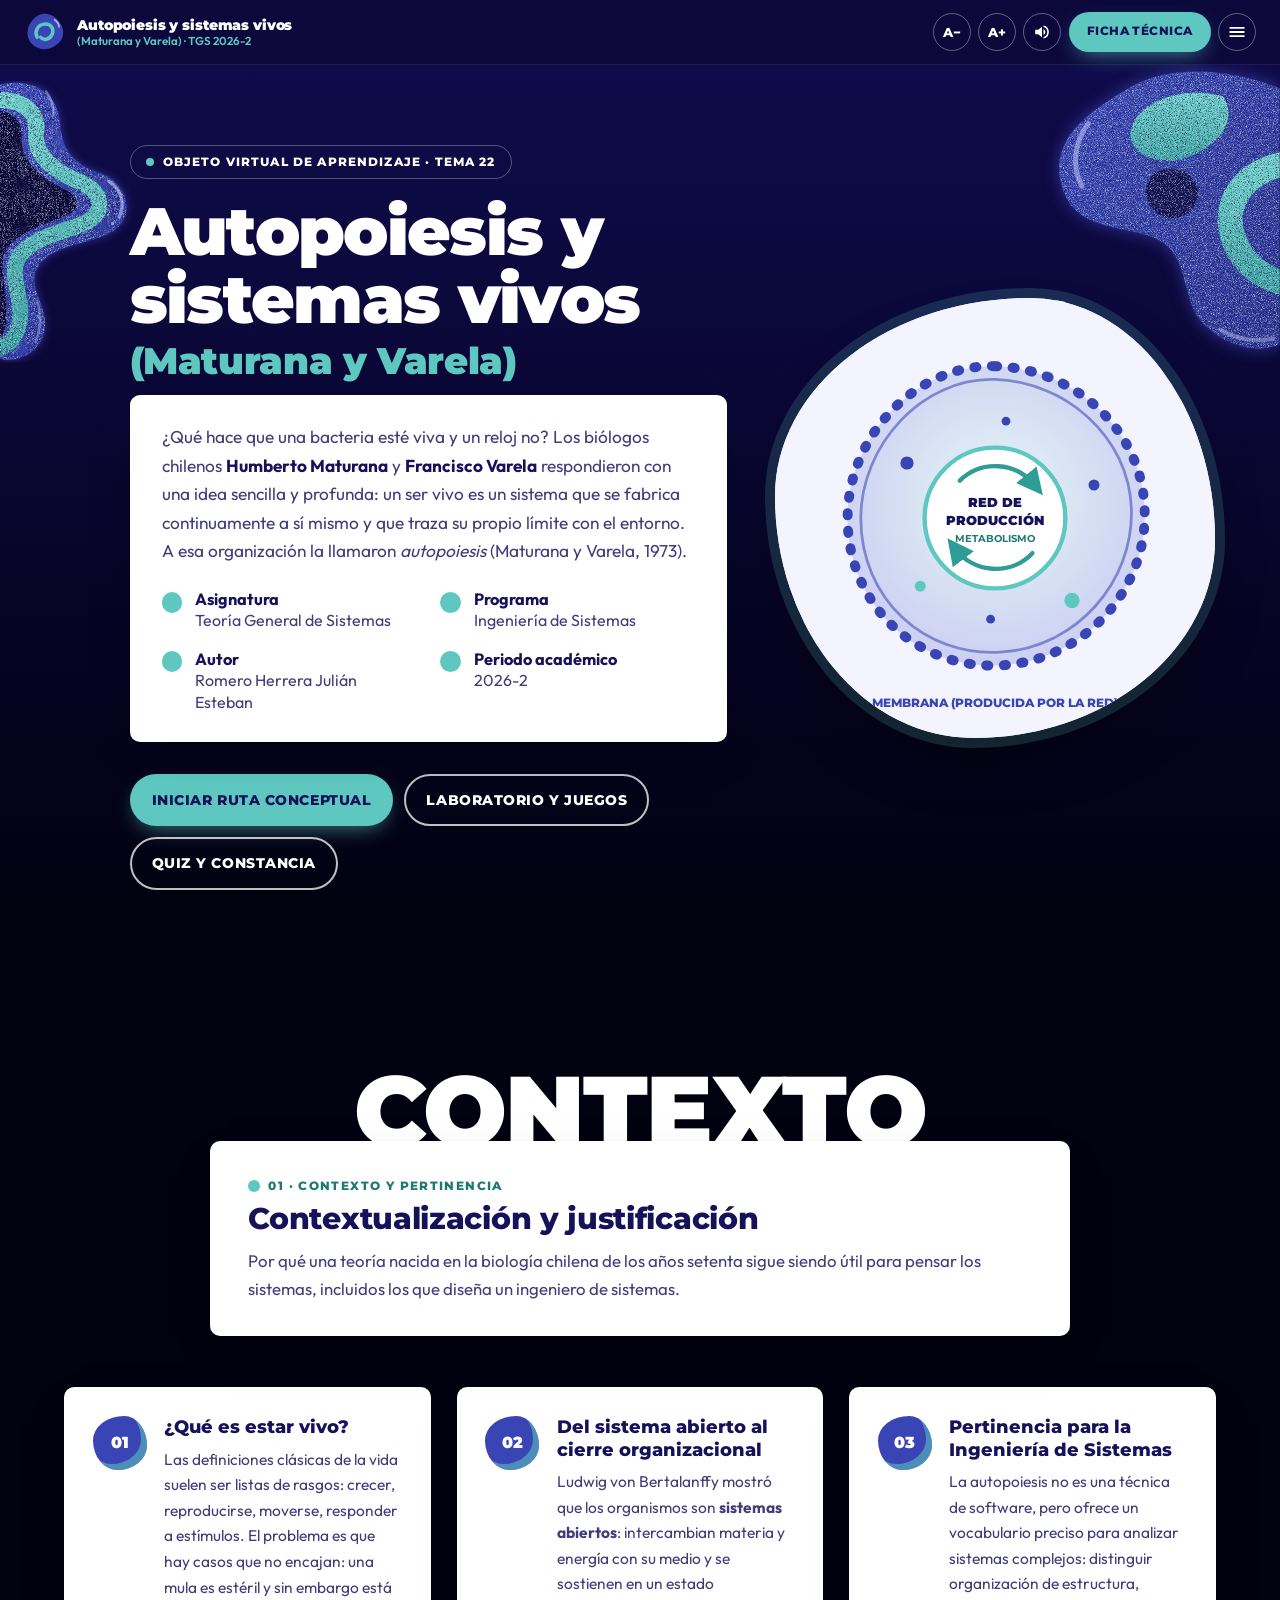
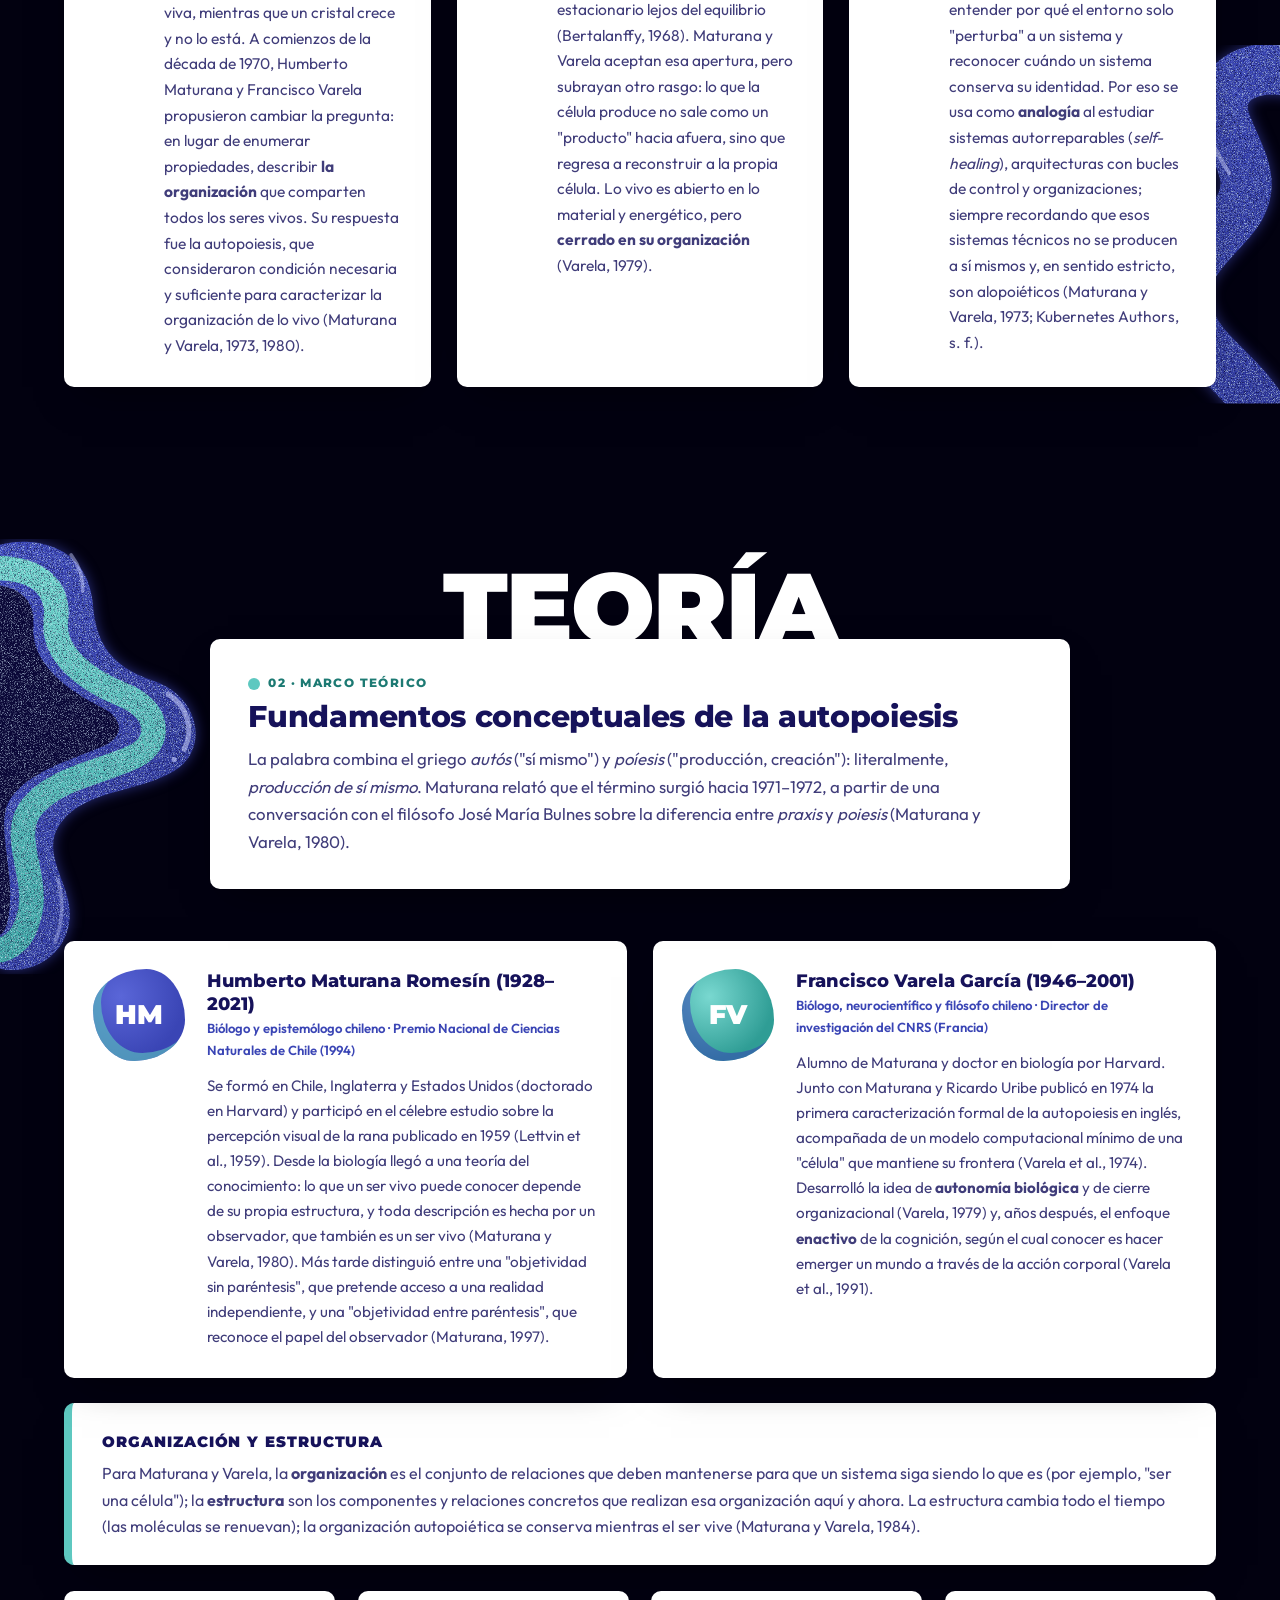
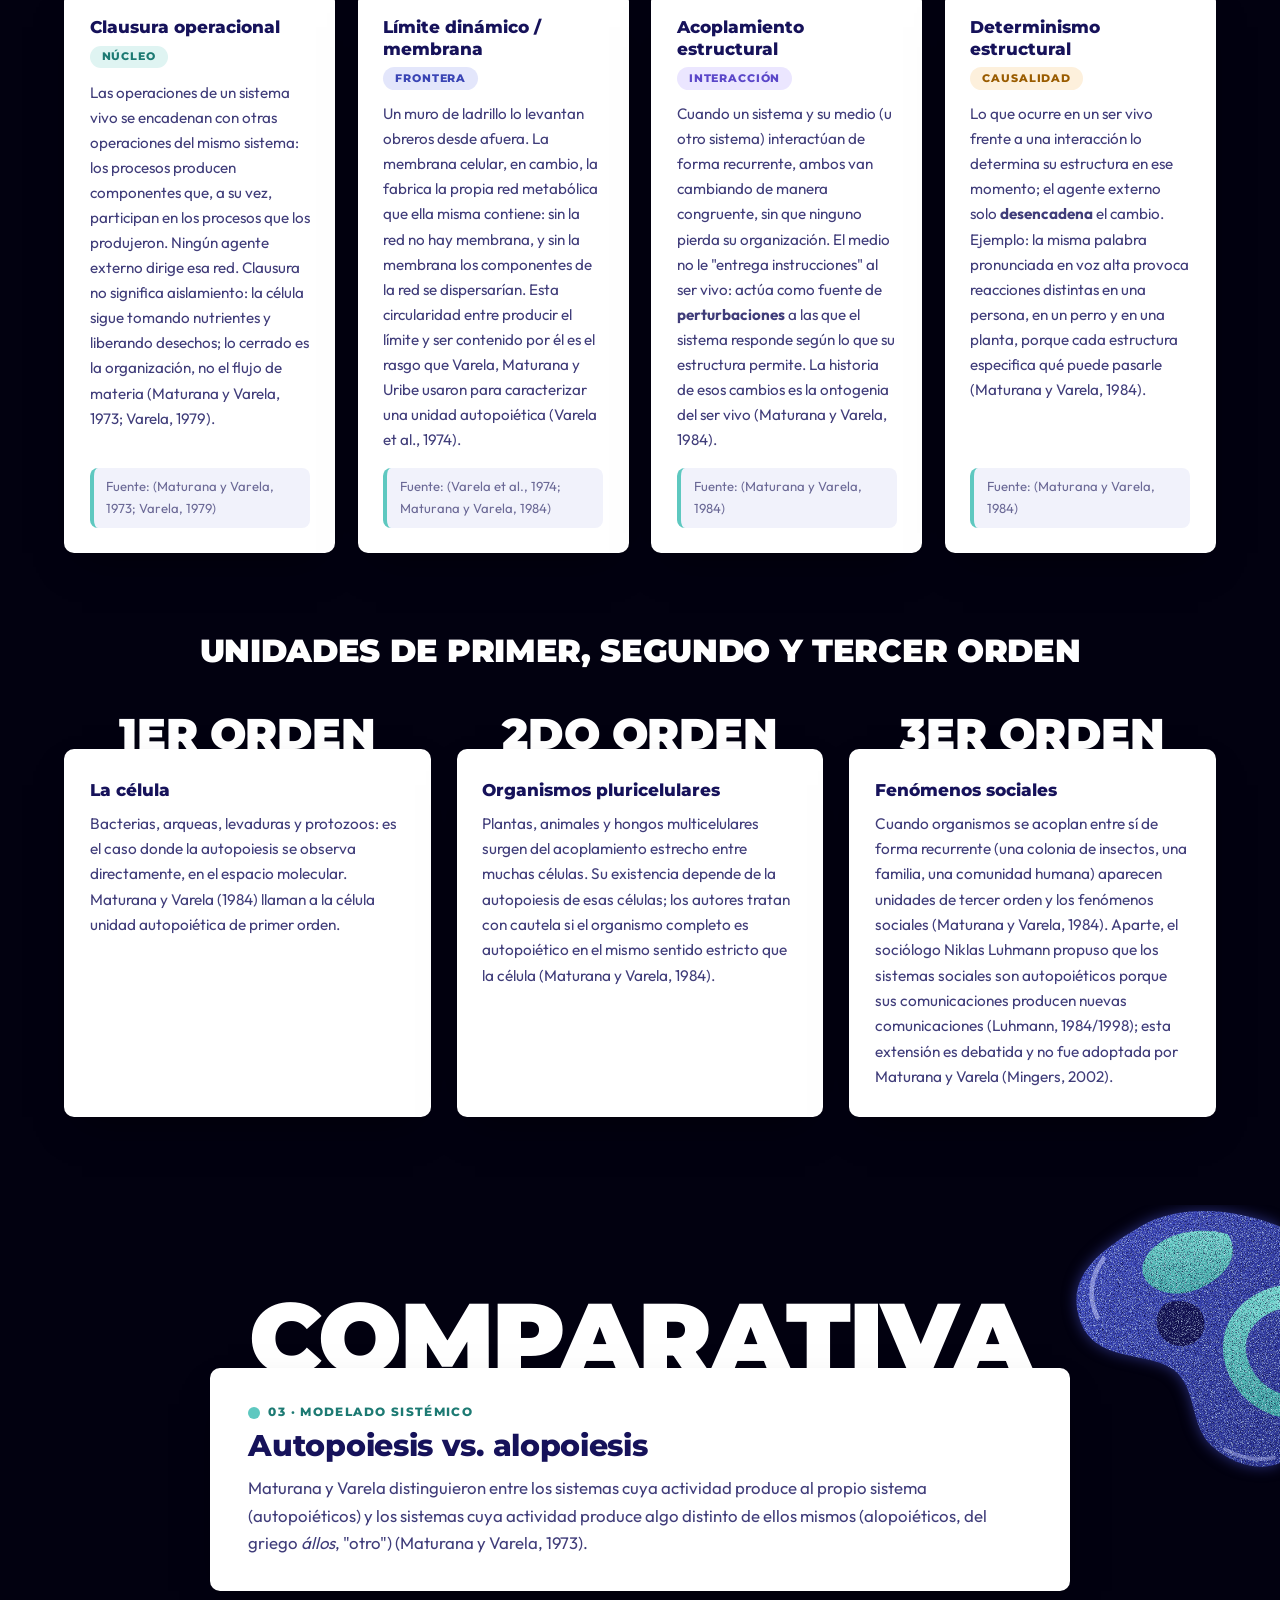
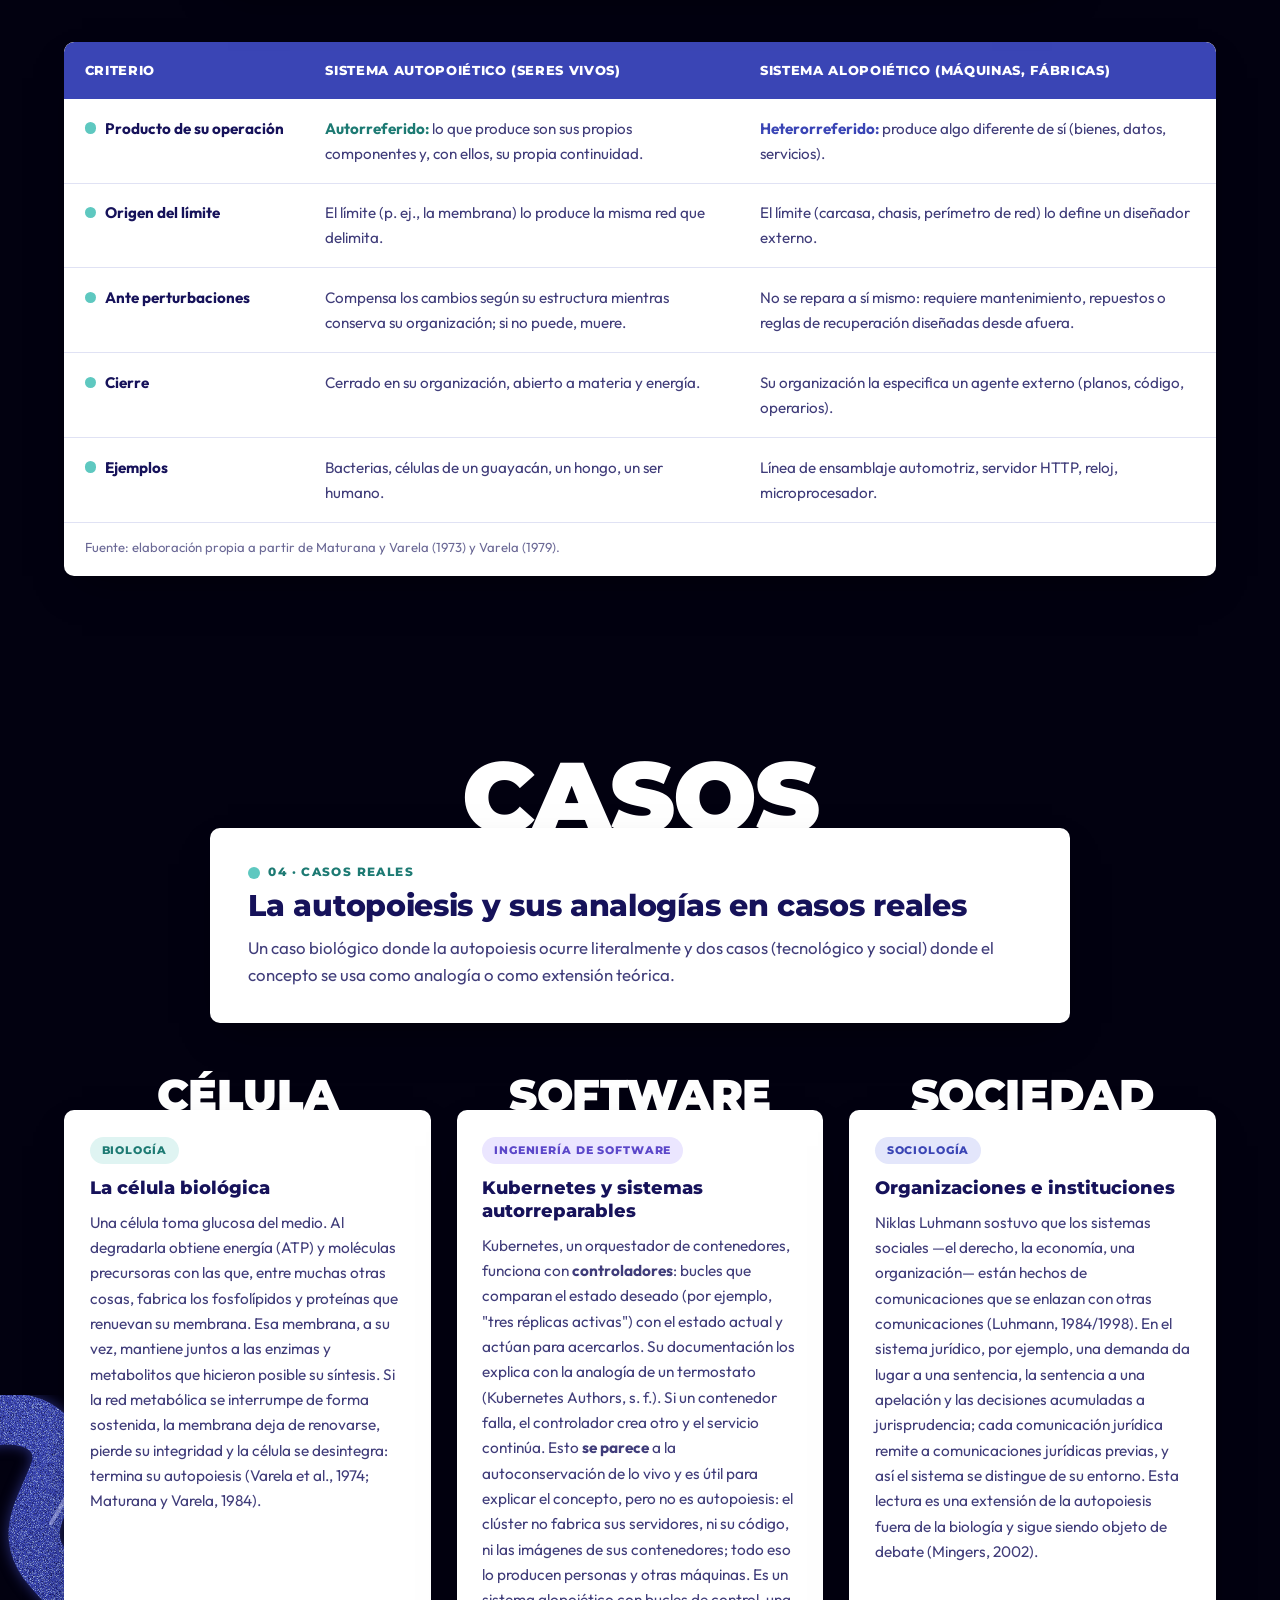
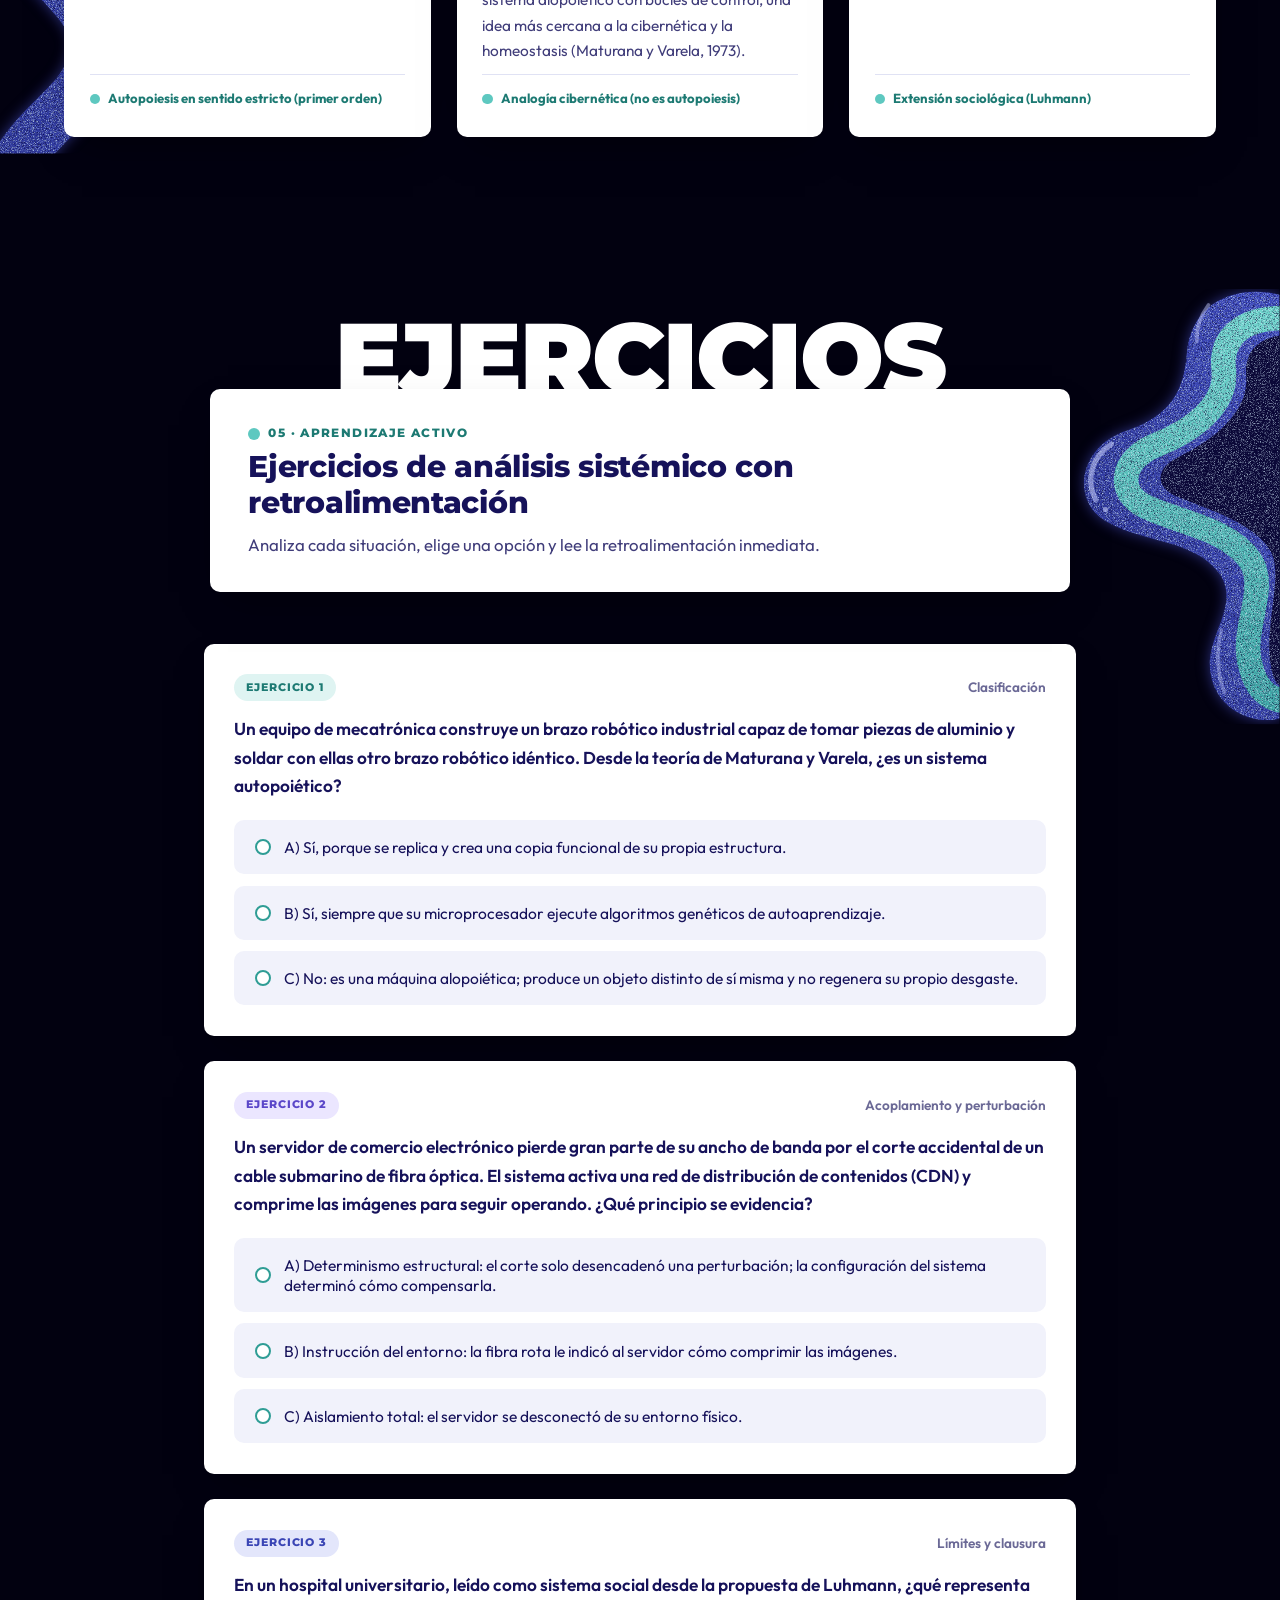
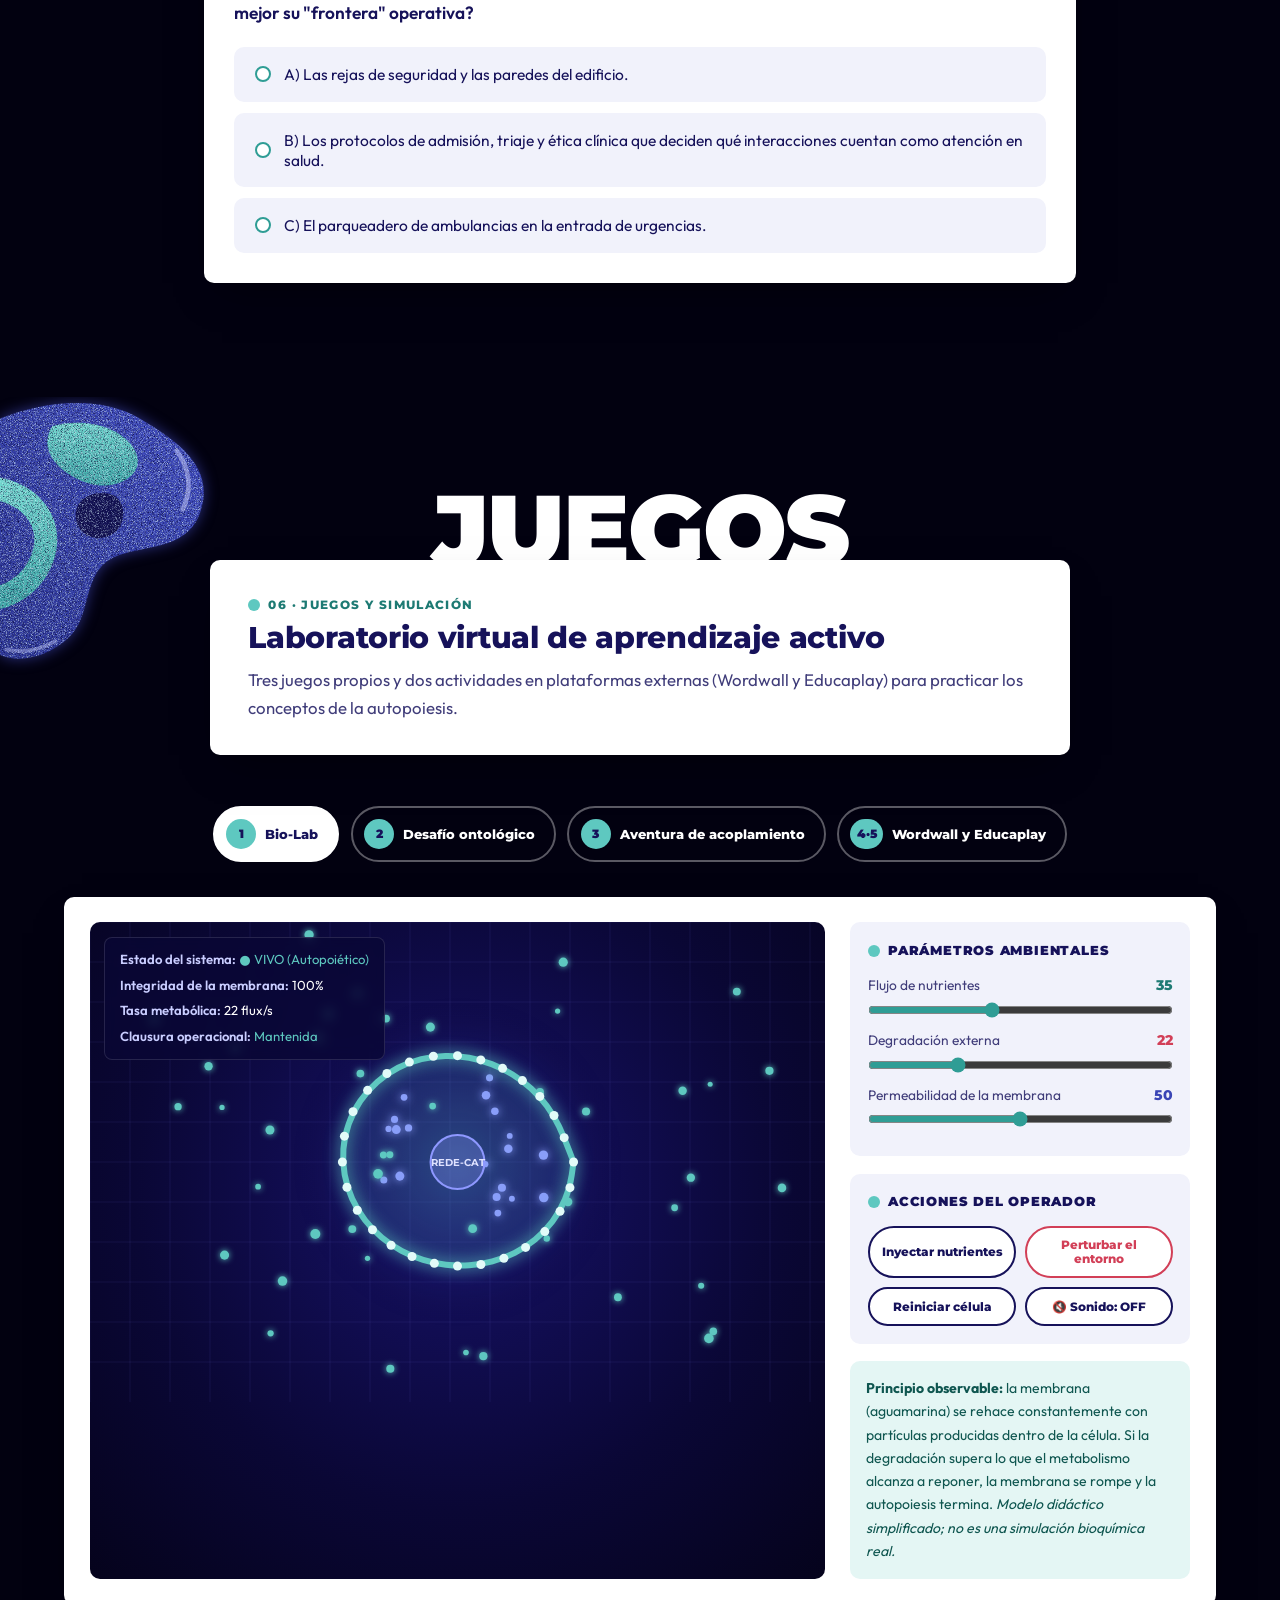
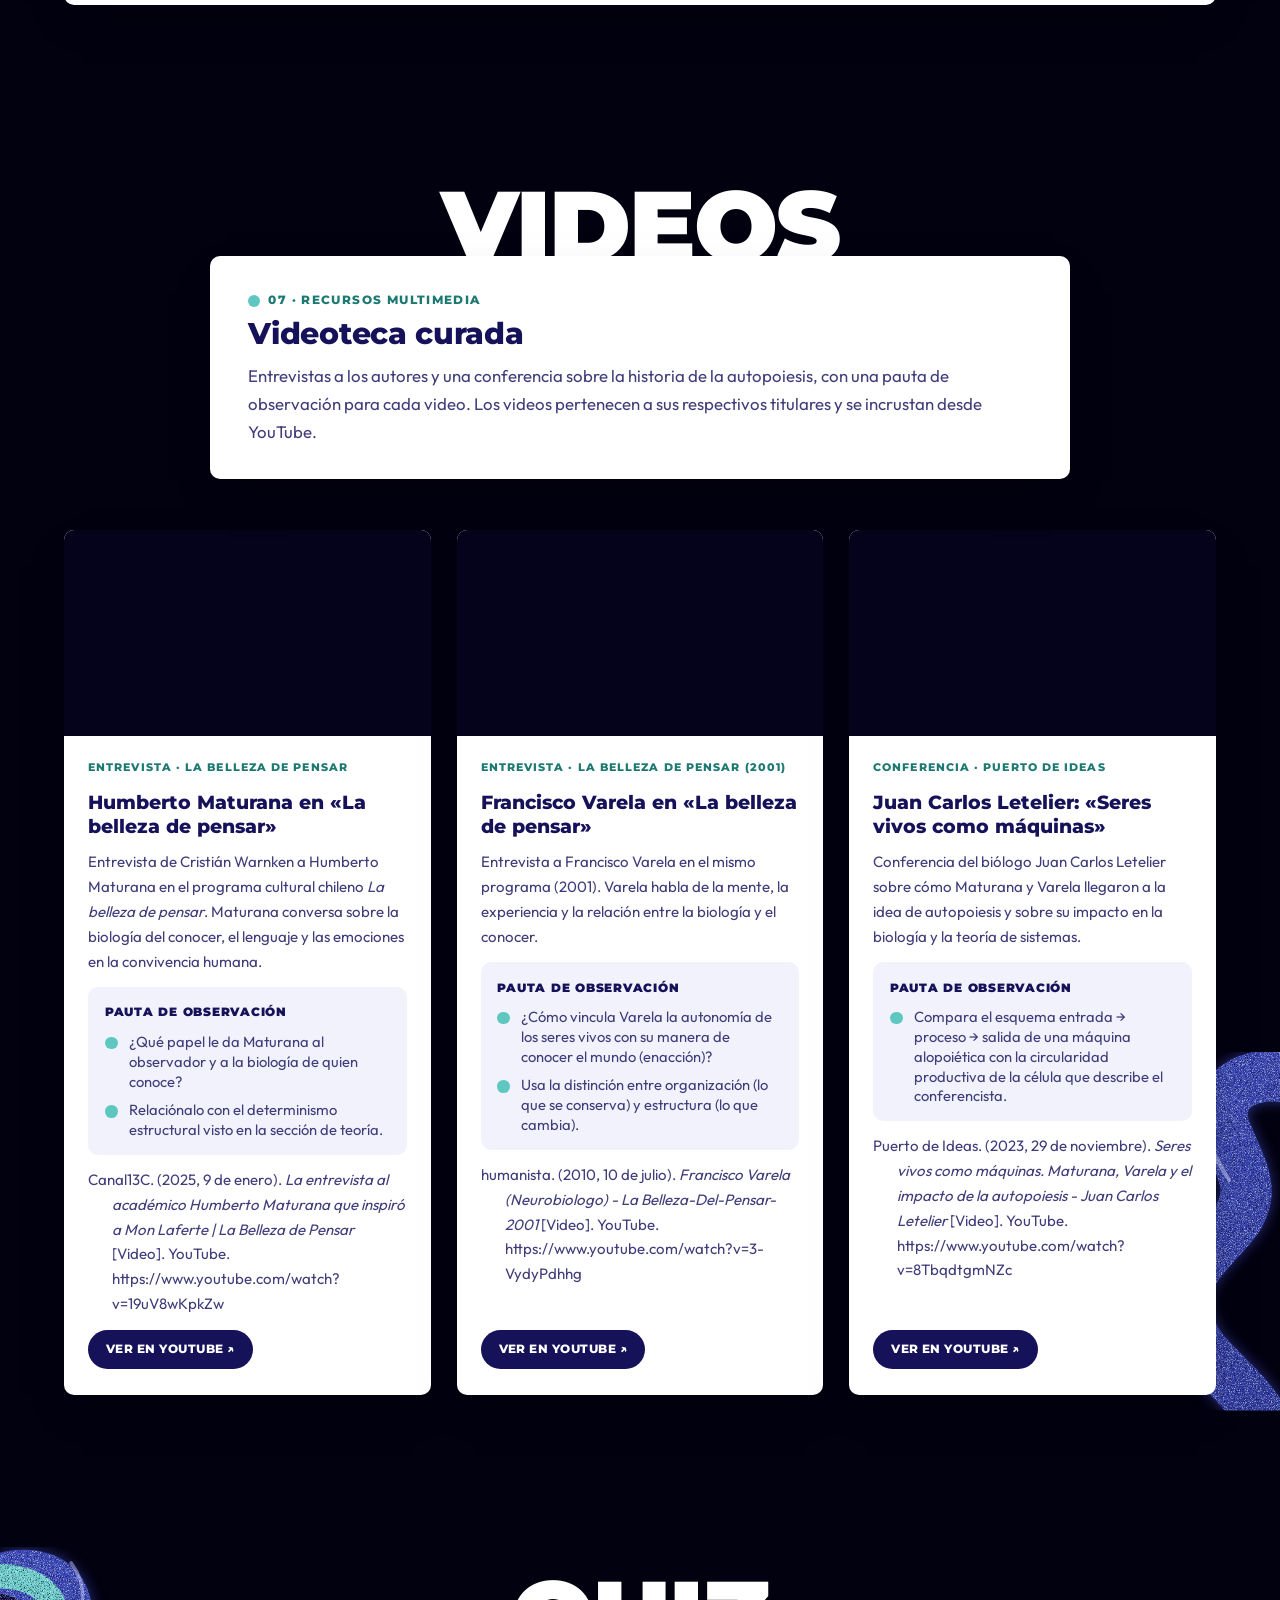
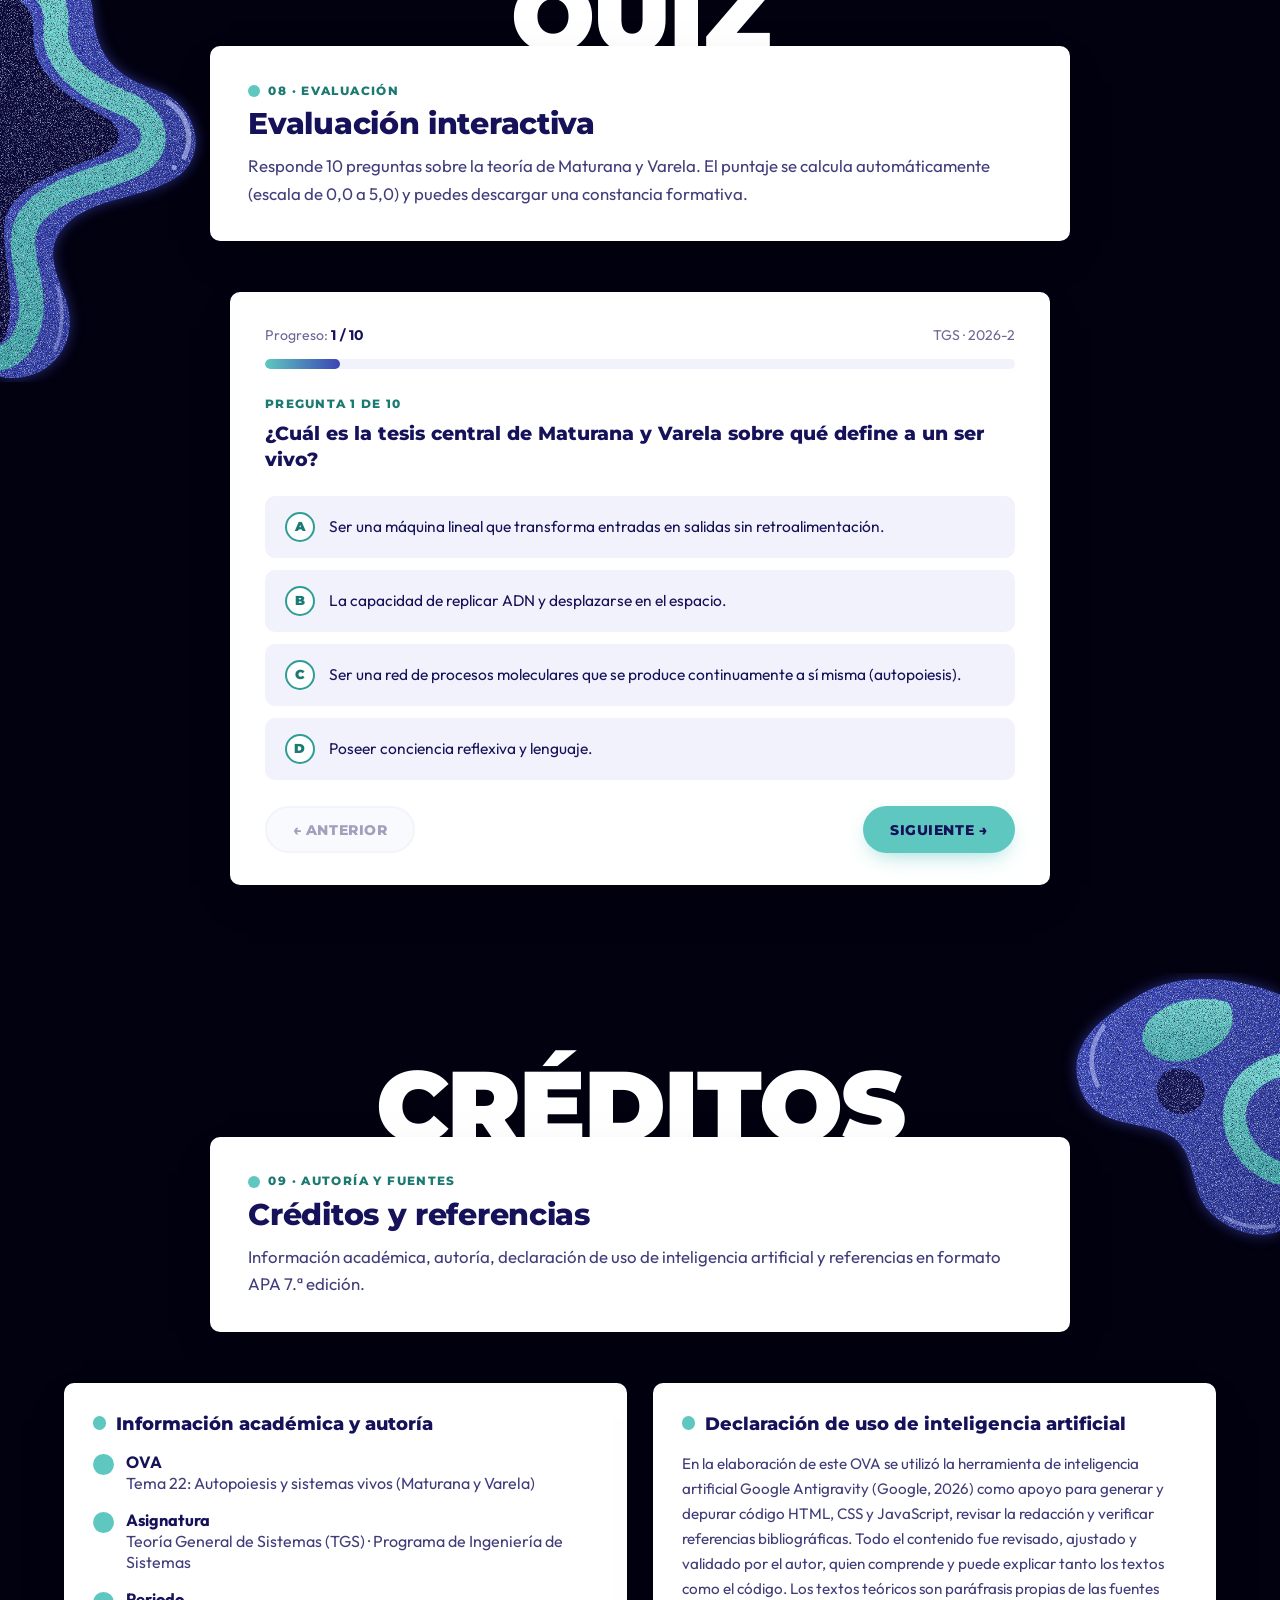
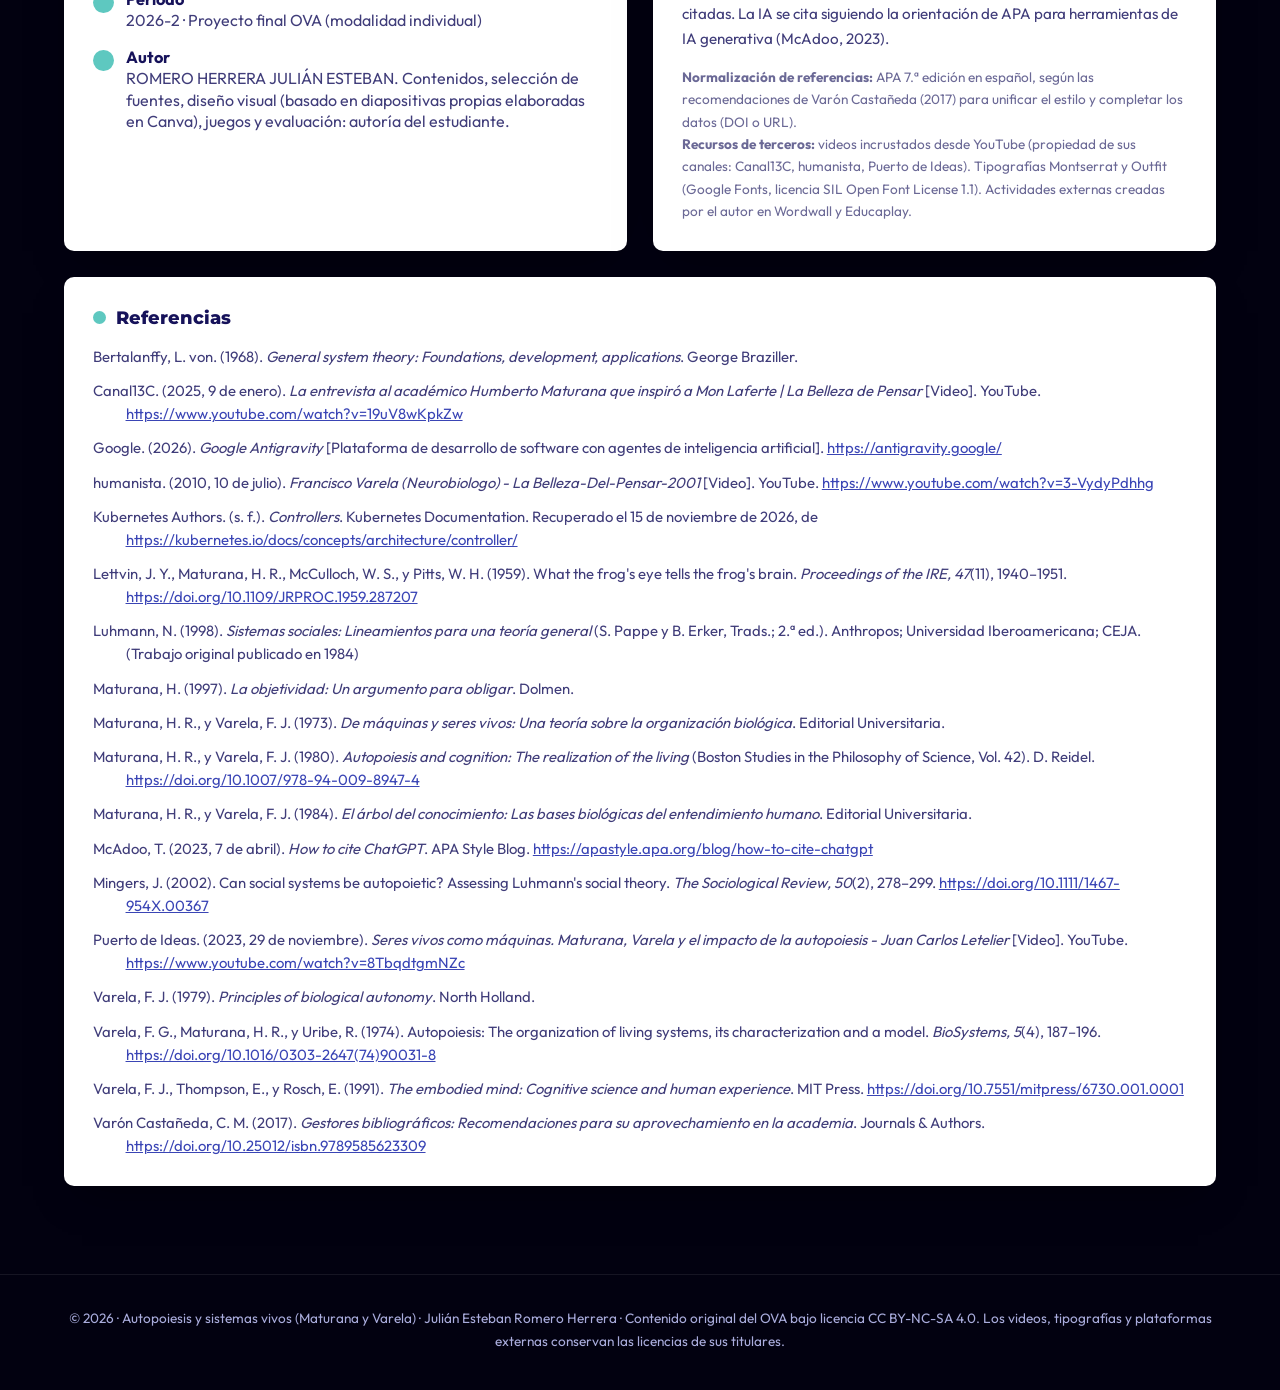
==== commit 88c64c16: "Integra contenido revisado (docs/contenido_revisado.md) y referencias APA 7 (18 entradas, sangría fr" ====
--- a/index.html
+++ b/index.html
@@ -6,7 +6,7 @@
   <title>Autopoiesis y sistemas vivos (Maturana y Varela)</title>
 
   <!-- Metadatos educativos -->
-  <meta name="description" content="Autopoiesis y sistemas vivos (Maturana y Varela): Objeto Virtual de Aprendizaje (OVA) interactivo para Teoría General de Sistemas (TGS), periodo 2026-2.">
+  <meta name="description" content="OVA interactivo sobre la autopoiesis y los sistemas vivos según Humberto Maturana y Francisco Varela. Teoría General de Sistemas, Ingeniería de Sistemas, periodo 2026-2.">
   <meta name="author" content="Julián Esteban Romero Herrera">
   <meta name="keywords" content="Autopoiesis, Maturana, Varela, sistemas vivos, clausura operacional, acoplamiento estructural, TGS, Teoría General de Sistemas">
   <meta name="theme-color" content="#100c4f">
@@ -155,7 +155,7 @@
 
         <div class="paper hero-card">
           <p class="hero-description">
-            ¿Qué distingue a un ser vivo de una máquina inerte? Descubre la teoría formulada por <strong>Humberto Maturana</strong> y <strong>Francisco Varela</strong>, según la cual la vida se define no por sus partes, sino por la capacidad de una red de procesos de producirse a sí misma y delimitar su propia existencia.
+            ¿Qué hace que una bacteria esté viva y un reloj no? Los biólogos chilenos <strong>Humberto Maturana</strong> y <strong>Francisco Varela</strong> respondieron con una idea sencilla y profunda: un ser vivo es un sistema que se fabrica continuamente a sí mismo y que traza su propio límite con el entorno. A esa organización la llamaron <em>autopoiesis</em> (Maturana y Varela, 1973).
           </p>
           <ul class="dot-list dot-list-grid">
             <li><strong>Asignatura</strong><span>Teoría General de Sistemas</span></li>
@@ -167,8 +167,8 @@
 
         <div class="hero-buttons">
           <a href="#teoria" class="btn btn-teal">Iniciar ruta conceptual</a>
-          <a href="#laboratorio" class="btn btn-outline">Juegos y laboratorio</a>
-          <a href="#evaluacion" class="btn btn-outline">Evaluación</a>
+          <a href="#laboratorio" class="btn btn-outline">Laboratorio y juegos</a>
+          <a href="#evaluacion" class="btn btn-outline">Quiz y constancia</a>
         </div>
       </div>
 
@@ -196,9 +196,10 @@
               <circle cx="120" cy="150" r="6"/><circle cx="290" cy="170" r="5"/><circle cx="270" cy="275" r="7" fill="#5ec8c0"/>
               <circle cx="132" cy="262" r="5" fill="#5ec8c0"/><circle cx="210" cy="112" r="4"/><circle cx="196" cy="292" r="4"/>
             </g>
-            <text x="200" y="196" text-anchor="middle" fill="#16125a" font-family="Montserrat, sans-serif" font-size="13" font-weight="900">RED DE</text>
-            <text x="200" y="213" text-anchor="middle" fill="#16125a" font-family="Montserrat, sans-serif" font-size="13" font-weight="900">PRODUCCIÓN</text>
-            <text x="200" y="372" text-anchor="middle" fill="#3a45b5" font-family="Montserrat, sans-serif" font-size="12" font-weight="800">MEMBRANA AUTOPRODUCIDA</text>
+            <text x="200" y="190" text-anchor="middle" fill="#16125a" font-family="Montserrat, sans-serif" font-size="12" font-weight="900">RED DE</text>
+            <text x="200" y="206" text-anchor="middle" fill="#16125a" font-family="Montserrat, sans-serif" font-size="12" font-weight="900">PRODUCCIÓN</text>
+            <text x="200" y="222" text-anchor="middle" fill="#1d7a73" font-family="Montserrat, sans-serif" font-size="9" font-weight="700">METABOLISMO</text>
+            <text x="200" y="372" text-anchor="middle" fill="#3a45b5" font-family="Montserrat, sans-serif" font-size="11" font-weight="800">MEMBRANA (PRODUCIDA POR LA RED)</text>
           </svg>
         </div>
       </div>
@@ -212,10 +213,10 @@
       <header class="slide-head">
         <span class="slide-word" aria-hidden="true">Contexto</span>
         <div class="paper slide-card">
-          <span class="section-tag">01 · Introducción y pertinencia</span>
+          <span class="section-tag">01 · Contexto y pertinencia</span>
           <h2 class="section-title">Contextualización y justificación</h2>
           <p class="section-description">
-            Comprender cómo la Teoría General de Sistemas superó el reduccionismo mecanicista para describir la organización de los seres vivos, y por qué esa mirada es útil en la ingeniería actual.
+            Por qué una teoría nacida en la biología chilena de los años setenta sigue siendo útil para pensar los sistemas, incluidos los que diseña un ingeniero de sistemas.
           </p>
         </div>
       </header>
@@ -224,9 +225,9 @@
         <article class="paper feature-box">
           <span class="icon-blob" aria-hidden="true">01</span>
           <div class="feature-content">
-            <h3>El enigma histórico de la vida</h3>
+            <h3>¿Qué es estar vivo?</h3>
             <p>
-              Durante siglos, la biología intentó definir la vida a través de listas de propiedades: reproducción, movimiento, irritabilidad o evolución. En la década de 1970, los biólogos chilenos <strong>Humberto Maturana Romesín</strong> y <strong>Francisco Varela García</strong> desafiaron este enfoque: una mula no se reproduce y sigue viva; un cristal crece y no tiene vida. La vida es ante todo una <em>organización relacional</em>.
+              Las definiciones clásicas de la vida suelen ser listas de rasgos: crecer, reproducirse, moverse, responder a estímulos. El problema es que hay casos que no encajan: una mula es estéril y sin embargo está viva, mientras que un cristal crece y no lo está. A comienzos de la década de 1970, Humberto Maturana y Francisco Varela propusieron cambiar la pregunta: en lugar de enumerar propiedades, describir <strong>la organización</strong> que comparten todos los seres vivos. Su respuesta fue la autopoiesis, que consideraron condición necesaria y suficiente para caracterizar la organización de lo vivo (Maturana y Varela, 1973, 1980).
             </p>
           </div>
         </article>
@@ -234,9 +235,9 @@
         <article class="paper feature-box">
           <span class="icon-blob" aria-hidden="true">02</span>
           <div class="feature-content">
-            <h3>Superación del mecanicismo lineal</h3>
+            <h3>Del sistema abierto al cierre organizacional</h3>
             <p>
-              La TGS de Ludwig von Bertalanffy describió los sistemas abiertos mediante la relación entrada → proceso → salida. La autopoiesis da un salto cualitativo al mostrar la <strong>recursividad autorreferencial</strong>: en los seres vivos, el producto de los procesos no es un bien para el exterior, sino la continua reconstrucción del propio sistema.
+              Ludwig von Bertalanffy mostró que los organismos son <strong>sistemas abiertos</strong>: intercambian materia y energía con su medio y se sostienen en un estado estacionario lejos del equilibrio (Bertalanffy, 1968). Maturana y Varela aceptan esa apertura, pero subrayan otro rasgo: lo que la célula produce no sale como un "producto" hacia afuera, sino que regresa a reconstruir a la propia célula. Lo vivo es abierto en lo material y energético, pero <strong>cerrado en su organización</strong> (Varela, 1979).
             </p>
           </div>
         </article>
@@ -244,9 +245,9 @@
         <article class="paper feature-box">
           <span class="icon-blob" aria-hidden="true">03</span>
           <div class="feature-content">
-            <h3>Pertinencia en Ingeniería de Sistemas</h3>
+            <h3>Pertinencia para la Ingeniería de Sistemas</h3>
             <p>
-              Hoy la autopoiesis sirve como analogía para pensar sistemas autorreparables (<em>self-healing systems</em>), ciberseguridad adaptativa y sistemas multiagente autónomos que mantienen su estabilidad funcional en entornos cambiantes.
+              La autopoiesis no es una técnica de software, pero ofrece un vocabulario preciso para analizar sistemas complejos: distinguir organización de estructura, entender por qué el entorno solo "perturba" a un sistema y reconocer cuándo un sistema conserva su identidad. Por eso se usa como <strong>analogía</strong> al estudiar sistemas autorreparables (<em>self-healing</em>), arquitecturas con bucles de control y organizaciones; siempre recordando que esos sistemas técnicos no se producen a sí mismos y, en sentido estricto, son alopoiéticos (Maturana y Varela, 1973; Kubernetes Authors, s. f.).
             </p>
           </div>
         </article>
@@ -261,10 +262,10 @@
       <header class="slide-head">
         <span class="slide-word" aria-hidden="true">Teoría</span>
         <div class="paper slide-card">
-          <span class="section-tag">02 · Marco teórico y epistemología</span>
+          <span class="section-tag">02 · Marco teórico</span>
           <h2 class="section-title">Fundamentos conceptuales de la autopoiesis</h2>
           <p class="section-description">
-            Etimología: del griego <em>αὐτο- (auto = a sí mismo)</em> y <em>ποίησις (poiesis = creación o producción)</em>. Un sistema autopoiético se regenera y especifica recursivamente sus propios límites.
+            La palabra combina el griego <em>autós</em> ("sí mismo") y <em>poíesis</em> ("producción, creación"): literalmente, <em>producción de sí mismo</em>. Maturana relató que el término surgió hacia 1971–1972, a partir de una conversación con el filósofo José María Bulnes sobre la diferencia entre <em>praxis</em> y <em>poiesis</em> (Maturana y Varela, 1980).
           </p>
         </div>
       </header>
@@ -274,9 +275,9 @@
           <div class="theorist-avatar" aria-hidden="true">HM</div>
           <div class="theorist-info">
             <h3>Humberto Maturana Romesín (1928–2021)</h3>
-            <div class="theorist-title">Biólogo, neurobiólogo y filósofo · Premio Nacional de Ciencias Naturales de Chile</div>
+            <div class="theorist-title">Biólogo y epistemólogo chileno · Premio Nacional de Ciencias Naturales de Chile (1994)</div>
             <p>
-              Pionero de la epistemología constructivista y de la cibernética de segundo orden. Propuso que todo conocer es un hacer biológico condicionado por la estructura del observador: <em>"Todo lo dicho es dicho por un observador"</em>.
+              Se formó en Chile, Inglaterra y Estados Unidos (doctorado en Harvard) y participó en el célebre estudio sobre la percepción visual de la rana publicado en 1959 (Lettvin et al., 1959). Desde la biología llegó a una teoría del conocimiento: lo que un ser vivo puede conocer depende de su propia estructura, y toda descripción es hecha por un observador, que también es un ser vivo (Maturana y Varela, 1980). Más tarde distinguió entre una "objetividad sin paréntesis", que pretende acceso a una realidad independiente, y una "objetividad entre paréntesis", que reconoce el papel del observador (Maturana, 1997).
             </p>
           </div>
         </article>
@@ -285,70 +286,76 @@
           <div class="theorist-avatar alt" aria-hidden="true">FV</div>
           <div class="theorist-info">
             <h3>Francisco Varela García (1946–2001)</h3>
-            <div class="theorist-title">Biólogo, neurocientífico y epistemólogo · Investigador del CNRS (Francia)</div>
+            <div class="theorist-title">Biólogo, neurocientífico y filósofo chileno · Director de investigación del CNRS (Francia)</div>
             <p>
-              Cofundador de la teoría autopoiética y creador del enfoque de la <strong>cognición encarnada (enacción)</strong>. Desarrolló modelos formales y de simulación computacional de la clausura operacional y la autogeneración de fronteras.
+              Alumno de Maturana y doctor en biología por Harvard. Junto con Maturana y Ricardo Uribe publicó en 1974 la primera caracterización formal de la autopoiesis en inglés, acompañada de un modelo computacional mínimo de una "célula" que mantiene su frontera (Varela et al., 1974). Desarrolló la idea de <strong>autonomía biológica</strong> y de cierre organizacional (Varela, 1979) y, años después, el enfoque <strong>enactivo</strong> de la cognición, según el cual conocer es hacer emerger un mundo a través de la acción corporal (Varela et al., 1991).
             </p>
           </div>
         </article>
+      </div>
+
+      <div class="paper intro-card">
+        <h3>Organización y estructura</h3>
+        <p>
+          Para Maturana y Varela, la <strong>organización</strong> es el conjunto de relaciones que deben mantenerse para que un sistema siga siendo lo que es (por ejemplo, "ser una célula"); la <strong>estructura</strong> son los componentes y relaciones concretos que realizan esa organización aquí y ahora. La estructura cambia todo el tiempo (las moléculas se renuevan); la organización autopoiética se conserva mientras el ser vive (Maturana y Varela, 1984).
+        </p>
       </div>
 
       <div class="concept-grid">
         <article class="paper concept-card">
           <h3><span>Clausura operacional</span><span class="badge">Núcleo</span></h3>
           <p>
-            El sistema vivo está cerrado organizacionalmente: sus operaciones no son gobernadas por comandos externos, sino que producen componentes que participan recursivamente en la misma red de producciones que los generó.
-          </p>
-          <div class="academic-citation">Maturana y Varela (1973)</div>
+            Las operaciones de un sistema vivo se encadenan con otras operaciones del mismo sistema: los procesos producen componentes que, a su vez, participan en los procesos que los produjeron. Ningún agente externo dirige esa red. Clausura no significa aislamiento: la célula sigue tomando nutrientes y liberando desechos; lo cerrado es la organización, no el flujo de materia (Maturana y Varela, 1973; Varela, 1979).
+          </p>
+          <div class="academic-citation">Fuente: (Maturana y Varela, 1973; Varela, 1979)</div>
         </article>
 
         <article class="paper concept-card">
-          <h3><span>Límite dinámico / membrana</span><span class="badge badge-blue">Espacialidad</span></h3>
+          <h3><span>Límite dinámico / membrana</span><span class="badge badge-blue">Frontera</span></h3>
           <p>
-            A diferencia de un edificio cuyo muro es construido desde afuera, la membrana celular es sintetizada desde adentro por la propia red metabólica, al mismo tiempo que encierra a los componentes para que no se dispersen en el medio.
-          </p>
-          <div class="academic-citation">Varela (1979)</div>
+            Un muro de ladrillo lo levantan obreros desde afuera. La membrana celular, en cambio, la fabrica la propia red metabólica que ella misma contiene: sin la red no hay membrana, y sin la membrana los componentes de la red se dispersarían. Esta circularidad entre producir el límite y ser contenido por él es el rasgo que Varela, Maturana y Uribe usaron para caracterizar una unidad autopoiética (Varela et al., 1974).
+          </p>
+          <div class="academic-citation">Fuente: (Varela et al., 1974; Maturana y Varela, 1984)</div>
         </article>
 
         <article class="paper concept-card">
           <h3><span>Acoplamiento estructural</span><span class="badge badge-violet">Interacción</span></h3>
           <p>
-            Es la historia de interacciones recurrentes entre el sistema y su entorno. El sistema no absorbe información instructiva; el entorno actúa como una <strong>fuente de perturbaciones</strong> que gatillan cambios de estado permitidos por la estructura del sistema.
-          </p>
-          <div class="academic-citation">Maturana y Varela (1984)</div>
+            Cuando un sistema y su medio (u otro sistema) interactúan de forma recurrente, ambos van cambiando de manera congruente, sin que ninguno pierda su organización. El medio no le "entrega instrucciones" al ser vivo: actúa como fuente de <strong>perturbaciones</strong> a las que el sistema responde según lo que su estructura permite. La historia de esos cambios es la ontogenia del ser vivo (Maturana y Varela, 1984).
+          </p>
+          <div class="academic-citation">Fuente: (Maturana y Varela, 1984)</div>
         </article>
 
         <article class="paper concept-card">
           <h3><span>Determinismo estructural</span><span class="badge badge-amber">Causalidad</span></h3>
           <p>
-            Lo que le ocurre a un sistema vivo no es dictado por el medio: está determinado en cada momento por su estructura actual. Si un perro escucha una voz humana, su reacción obedece a su organización neurológica, no a las ondas sonoras en sí.
-          </p>
-          <div class="academic-citation">Maturana (1997)</div>
-        </article>
-      </div>
-
-      <!-- Órdenes de autopoiesis: estilo "palabra grande sobre tarjeta" -->
-      <h3 class="sub-heading">Órdenes sistémicos de la autopoiesis</h3>
+            Lo que ocurre en un ser vivo frente a una interacción lo determina su estructura en ese momento; el agente externo solo <strong>desencadena</strong> el cambio. Ejemplo: la misma palabra pronunciada en voz alta provoca reacciones distintas en una persona, en un perro y en una planta, porque cada estructura especifica qué puede pasarle (Maturana y Varela, 1984).
+          </p>
+          <div class="academic-citation">Fuente: (Maturana y Varela, 1984)</div>
+        </article>
+      </div>
+
+      <h3 class="sub-heading">Unidades de primer, segundo y tercer orden</h3>
       <div class="stack-grid">
         <div class="stack-item">
           <span class="stack-word" aria-hidden="true">1er orden</span>
           <div class="paper stack-card">
-            <h4>Célula</h4>
-            <p>El prototipo molecular: bacterias, arqueas y protozoos. La clausura operacional ocurre directamente en el espacio físico-químico molecular.</p>
+            <h4>La célula</h4>
+            <p>Bacterias, arqueas, levaduras y protozoos: es el caso donde la autopoiesis se observa directamente, en el espacio molecular. Maturana y Varela (1984) llaman a la célula unidad autopoiética de primer orden.</p>
           </div>
         </div>
         <div class="stack-item">
           <span class="stack-word" aria-hidden="true">2do orden</span>
           <div class="paper stack-card">
-            <h4>Organismos multicelulares</h4>
-            <p>Animales, plantas y hongos: sistemas compuestos por unidades autopoiéticas de primer orden acopladas entre sí.</p>
+            <h4>Organismos pluricelulares</h4>
+            <p>Plantas, animales y hongos multicelulares surgen del acoplamiento estrecho entre muchas células. Su existencia depende de la autopoiesis de esas células; los autores tratan con cautela si el organismo completo es autopoiético en el mismo sentido estricto que la célula (Maturana y Varela, 1984).</p>
           </div>
         </div>
         <div class="stack-item">
           <span class="stack-word" aria-hidden="true">3er orden</span>
           <div class="paper stack-card">
-            <h4>Sistemas sociales (Luhmann)</h4>
-            <p>Redes de comunicación recursivas. Para Niklas Luhmann, las sociedades y organizaciones son autopoiéticas porque las comunicaciones producen nuevas comunicaciones.</p>
+            <h4>Fenómenos sociales</h4>
+            <p>Cuando organismos se acoplan entre sí de forma recurrente (una colonia de insectos, una familia, una comunidad humana) aparecen unidades de tercer orden y los fenómenos sociales (Maturana y Varela, 1984). Aparte, el sociólogo Niklas Luhmann propuso que los sistemas sociales son autopoiéticos porque sus comunicaciones producen nuevas comunicaciones (Luhmann, 1984/1998); esta extensión es debatida y no fue adoptada por Maturana y Varela (Mingers, 2002).</p>
           </div>
         </div>
       </div>
@@ -365,7 +372,7 @@
           <span class="section-tag">03 · Modelado sistémico</span>
           <h2 class="section-title">Autopoiesis vs. alopoiesis</h2>
           <p class="section-description">
-            La gran distinción entre los sistemas que existen produciéndose a sí mismos y las máquinas fabricadas para producir algo distinto de sí.
+            Maturana y Varela distinguieron entre los sistemas cuya actividad produce al propio sistema (autopoiéticos) y los sistemas cuya actividad produce algo distinto de ellos mismos (alopoiéticos, del griego <em>állos</em>, "otro") (Maturana y Varela, 1973).
           </p>
         </div>
       </header>
@@ -375,39 +382,40 @@
           <caption class="sr-only">Comparación entre sistemas autopoiéticos y alopoiéticos</caption>
           <thead>
             <tr>
-              <th scope="col">Criterio sistémico</th>
+              <th scope="col">Criterio</th>
               <th scope="col">Sistema autopoiético (seres vivos)</th>
-              <th scope="col">Sistema alopoiético (máquinas / fábricas)</th>
+              <th scope="col">Sistema alopoiético (máquinas, fábricas)</th>
             </tr>
           </thead>
           <tbody>
             <tr>
-              <th scope="row">Finalidad / producto</th>
-              <td><span class="hl-teal">Autorreferencial:</span> su producto es su propia organización y conservación en el tiempo.</td>
-              <td><span class="hl-blue">Heterorreferencial:</span> su producto es externo a su propia estructura (bienes, servicios).</td>
+              <th scope="row">Producto de su operación</th>
+              <td data-label="Autopoiético"><span class="hl-teal">Autorreferido:</span> lo que produce son sus propios componentes y, con ellos, su propia continuidad.</td>
+              <td data-label="Alopoiético"><span class="hl-blue">Heterorreferido:</span> produce algo diferente de sí (bienes, datos, servicios).</td>
             </tr>
             <tr>
-              <th scope="row">Origen de sus límites</th>
-              <td>Generados continuamente por su propio metabolismo (membrana celular).</td>
-              <td>Fijados externamente por el diseñador o ensamblador (carcasa, chasis).</td>
+              <th scope="row">Origen del límite</th>
+              <td data-label="Autopoiético">El límite (p. ej., la membrana) lo produce la misma red que delimita.</td>
+              <td data-label="Alopoiético">El límite (carcasa, chasis, perímetro de red) lo define un diseñador externo.</td>
             </tr>
             <tr>
-              <th scope="row">Respuesta a perturbaciones</th>
-              <td>Compensación interna activa, especificada por su estructura.</td>
-              <td>Degradación pasiva; requiere mantenimiento, reparación y repuestos externos.</td>
+              <th scope="row">Ante perturbaciones</th>
+              <td data-label="Autopoiético">Compensa los cambios según su estructura mientras conserva su organización; si no puede, muere.</td>
+              <td data-label="Alopoiético">No se repara a sí mismo: requiere mantenimiento, repuestos o reglas de recuperación diseñadas desde afuera.</td>
             </tr>
             <tr>
-              <th scope="row">Clausura organizativa</th>
-              <td>Cerrada en su red de operaciones productivas.</td>
-              <td>Abierta a instrucciones que rigen su ensamblaje y funcionamiento.</td>
+              <th scope="row">Cierre</th>
+              <td data-label="Autopoiético">Cerrado en su organización, abierto a materia y energía.</td>
+              <td data-label="Alopoiético">Su organización la especifica un agente externo (planos, código, operarios).</td>
             </tr>
             <tr>
               <th scope="row">Ejemplos</th>
-              <td>Células, árboles, el ser humano.</td>
-              <td>Líneas de ensamblaje, servidores HTTP, relojes, microprocesadores.</td>
+              <td data-label="Autopoiético">Bacterias, células de un guayacán, un hongo, un ser humano.</td>
+              <td data-label="Alopoiético">Línea de ensamblaje automotriz, servidor HTTP, reloj, microprocesador.</td>
             </tr>
           </tbody>
         </table>
+        <p class="table-source">Fuente: elaboración propia a partir de Maturana y Varela (1973) y Varela (1979).</p>
       </div>
     </div>
   </section>
@@ -420,9 +428,9 @@
         <span class="slide-word" aria-hidden="true">Casos</span>
         <div class="paper slide-card">
           <span class="section-tag">04 · Casos reales</span>
-          <h2 class="section-title">Aplicaciones prácticas en el mundo real</h2>
+          <h2 class="section-title">La autopoiesis y sus analogías en casos reales</h2>
           <p class="section-description">
-            Cómo se manifiesta la autopoiesis desde el nivel celular hasta las analogías en arquitecturas distribuidas y en las organizaciones sociales.
+            Un caso biológico donde la autopoiesis ocurre literalmente y dos casos (tecnológico y social) donde el concepto se usa como analogía o como extensión teórica.
           </p>
         </div>
       </header>
@@ -431,12 +439,12 @@
         <div class="stack-item">
           <span class="stack-word" aria-hidden="true">Célula</span>
           <article class="paper stack-card case-card">
-            <span class="badge">Biología fundamental</span>
+            <span class="badge">Biología</span>
             <h3>La célula biológica</h3>
             <p>
-              Una célula incorpora moléculas del medio y, mediante su metabolismo, produce los mismos lípidos y proteínas que reparan su membrana. Si se interrumpe esa síntesis, la membrana se rompe y la unidad deja de existir.
+              Una célula toma glucosa del medio. Al degradarla obtiene energía (ATP) y moléculas precursoras con las que, entre muchas otras cosas, fabrica los fosfolípidos y proteínas que renuevan su membrana. Esa membrana, a su vez, mantiene juntos a las enzimas y metabolitos que hicieron posible su síntesis. Si la red metabólica se interrumpe de forma sostenida, la membrana deja de renovarse, pierde su integridad y la célula se desintegra: termina su autopoiesis (Varela et al., 1974; Maturana y Varela, 1984).
             </p>
-            <span class="case-foot">Prototipo de primer orden</span>
+            <span class="case-foot">Autopoiesis en sentido estricto (primer orden)</span>
           </article>
         </div>
 
@@ -444,23 +452,23 @@
           <span class="stack-word" aria-hidden="true">Software</span>
           <article class="paper stack-card case-card">
             <span class="badge badge-violet">Ingeniería de software</span>
-            <h3>Kubernetes y <em>self-healing</em></h3>
+            <h3>Kubernetes y sistemas autorreparables</h3>
             <p>
-              Los orquestadores como Kubernetes usan <strong>bucles de reconciliación</strong>: si un contenedor falla, el controlador detecta la diferencia entre el estado deseado y el actual y crea una nueva instancia. Es una <em>analogía</em> útil con la autopoiesis, aunque el sistema sigue siendo alopoiético.
+              Kubernetes, un orquestador de contenedores, funciona con <strong>controladores</strong>: bucles que comparan el estado deseado (por ejemplo, "tres réplicas activas") con el estado actual y actúan para acercarlos. Su documentación los explica con la analogía de un termostato (Kubernetes Authors, s. f.). Si un contenedor falla, el controlador crea otro y el servicio continúa. Esto <strong>se parece</strong> a la autoconservación de lo vivo y es útil para explicar el concepto, pero no es autopoiesis: el clúster no fabrica sus servidores, ni su código, ni las imágenes de sus contenedores; todo eso lo producen personas y otras máquinas. Es un sistema alopoiético con bucles de control, una idea más cercana a la cibernética y la homeostasis (Maturana y Varela, 1973).
             </p>
-            <span class="case-foot">Analogía en computación</span>
+            <span class="case-foot">Analogía cibernética (no es autopoiesis)</span>
           </article>
         </div>
 
         <div class="stack-item">
           <span class="stack-word" aria-hidden="true">Sociedad</span>
           <article class="paper stack-card case-card">
-            <span class="badge badge-blue">Sociología y cibernética</span>
+            <span class="badge badge-blue">Sociología</span>
             <h3>Organizaciones e instituciones</h3>
             <p>
-              Niklas Luhmann sostuvo que sistemas como el derecho o la economía son redes autopoiéticas de comunicación: un fallo judicial genera una apelación, que genera una sentencia, que produce jurisprudencia. Las comunicaciones reproducen comunicaciones.
+              Niklas Luhmann sostuvo que los sistemas sociales —el derecho, la economía, una organización— están hechos de comunicaciones que se enlazan con otras comunicaciones (Luhmann, 1984/1998). En el sistema jurídico, por ejemplo, una demanda da lugar a una sentencia, la sentencia a una apelación y las decisiones acumuladas a jurisprudencia; cada comunicación jurídica remite a comunicaciones jurídicas previas, y así el sistema se distingue de su entorno. Esta lectura es una extensión de la autopoiesis fuera de la biología y sigue siendo objeto de debate (Mingers, 2002).
             </p>
-            <span class="case-foot">Autopoiesis de tercer orden</span>
+            <span class="case-foot">Extensión sociológica (Luhmann)</span>
           </article>
         </div>
       </div>
@@ -476,26 +484,24 @@
         <div class="paper slide-card">
           <span class="section-tag">05 · Aprendizaje activo</span>
           <h2 class="section-title">Ejercicios de análisis sistémico con retroalimentación</h2>
-          <p class="section-description">
-            Evalúa dilemas reales con pensamiento sistémico. Haz clic en la opción que consideres correcta y recibe retroalimentación inmediata.
-          </p>
+          <p class="section-description">Analiza cada situación, elige una opción y lee la retroalimentación inmediata.</p>
         </div>
       </header>
 
       <article class="paper exercise-card">
-        <div class="exercise-head"><span class="badge">Ejercicio 1</span><span class="exercise-topic">Clasificación ontológica</span></div>
+        <div class="exercise-head"><span class="badge">Ejercicio 1</span><span class="exercise-topic">Clasificación</span></div>
         <p class="exercise-question">
-          Un equipo de mecatrónica diseña un brazo robótico industrial capaz de tomar piezas de aluminio y soldar un segundo brazo idéntico a sí mismo. Desde la perspectiva de Maturana y Varela, ¿este robot es un sistema autopoiético?
+          Un equipo de mecatrónica construye un brazo robótico industrial capaz de tomar piezas de aluminio y soldar con ellas otro brazo robótico idéntico. Desde la teoría de Maturana y Varela, ¿es un sistema autopoiético?
         </p>
         <div class="exercise-options">
-          <button type="button" class="option-btn" data-correct="false" data-feedback="Error clásico: el robot no produce sus propios componentes a partir de su metabolismo; depende de materias primas prefabricadas y no regenera su propio desgaste mientras ensambla otros robots.">
-            <span>A) Sí, porque es capaz de autorreplicarse y crear una copia funcional de su propia estructura.</span>
+          <button type="button" class="option-btn" data-correct="false" data-feedback="Error frecuente: replicarse no es lo mismo que producirse a sí mismo. El robot usa piezas fabricadas por otros y no renueva sus propios componentes desgastados mientras trabaja.">
+            <span>A) Sí, porque se replica y crea una copia funcional de su propia estructura.</span>
           </button>
-          <button type="button" class="option-btn" data-correct="true" data-feedback="¡Correcto! El robot es una máquina ALOPOIÉTICA: el producto de sus operaciones es un artefacto externo, no la regeneración de sus propios componentes. Además, carece de clausura operacional.">
-            <span>B) No, es una máquina alopoiética: produce un objeto distinto de sí mismo y no repara su propia degradación interna.</span>
+          <button type="button" class="option-btn" data-correct="false" data-feedback="Incorrecto. El software, por sofisticado que sea, no hace que un sistema produzca sus propios componentes.">
+            <span>B) Sí, siempre que su microprocesador ejecute algoritmos genéticos de autoaprendizaje.</span>
           </button>
-          <button type="button" class="option-btn" data-correct="false" data-feedback="Incorrecto. La presencia de software o sensores complejos no convierte a un sistema en autopoiético.">
-            <span>C) Sí, siempre y cuando su microprocesador ejecute algoritmos genéticos de autoaprendizaje.</span>
+          <button type="button" class="option-btn" data-correct="true" data-feedback="¡Correcto! El resultado de su operación es otro artefacto, no la renovación de sus propios componentes. Además, su organización la definió un diseñador externo (Maturana y Varela, 1973).">
+            <span>C) No: es una máquina alopoiética; produce un objeto distinto de sí misma y no regenera su propio desgaste.</span>
           </button>
         </div>
         <div class="exercise-feedback" aria-live="polite"></div>
@@ -504,17 +510,17 @@
       <article class="paper exercise-card">
         <div class="exercise-head"><span class="badge badge-violet">Ejercicio 2</span><span class="exercise-topic">Acoplamiento y perturbación</span></div>
         <p class="exercise-question">
-          Un servidor de comercio electrónico sufre una caída de ancho de banda por el corte accidental de un cable de fibra óptica submarino. El sistema activa una CDN de borde y comprime las imágenes para seguir operando. ¿Qué principio sistémico se evidencia?
+          Un servidor de comercio electrónico pierde gran parte de su ancho de banda por el corte accidental de un cable submarino de fibra óptica. El sistema activa una red de distribución de contenidos (CDN) y comprime las imágenes para seguir operando. ¿Qué principio se evidencia?
         </p>
         <div class="exercise-options">
-          <button type="button" class="option-btn" data-correct="false" data-feedback="Falso. La fibra óptica no transmitió instrucciones para comprimir las imágenes; la compresión fue una regla interna del sistema ante la falta de flujo.">
-            <span>A) Instrucción del entorno: la fibra óptica rota le ordenó al servidor cómo debía comprimir las imágenes.</span>
+          <button type="button" class="option-btn" data-correct="true" data-feedback="¡Exacto! El cable roto no &quot;dijo&quot; qué hacer. La respuesta estaba especificada por las reglas que ya existían en el sistema. (Ojo: el servidor no es autopoiético; aquí usamos el principio como analogía.)">
+            <span>A) Determinismo estructural: el corte solo desencadenó una perturbación; la configuración del sistema determinó cómo compensarla.</span>
           </button>
-          <button type="button" class="option-btn" data-correct="false" data-feedback="Incorrecto. Aislarse rompería la interacción con los usuarios; el sistema continúa acoplado al medio adaptando su rendimiento.">
-            <span>B) Aislamiento total: el servidor se desconectó de su entorno físico.</span>
+          <button type="button" class="option-btn" data-correct="false" data-feedback="Falso. El entorno no envió instrucciones; la compresión fue una regla interna activada por la falta de ancho de banda.">
+            <span>B) Instrucción del entorno: la fibra rota le indicó al servidor cómo comprimir las imágenes.</span>
           </button>
-          <button type="button" class="option-btn" data-correct="true" data-feedback="¡Exacto! El corte actuó como una perturbación externa (gatillo), pero fue la estructura del sistema la que especificó la respuesta de compensación.">
-            <span>C) Determinismo estructural: el corte solo gatilló una perturbación; la estructura del software determinó los cambios para mantener su operación.</span>
+          <button type="button" class="option-btn" data-correct="false" data-feedback="Incorrecto. Si se aislara, perdería a sus usuarios; el sistema siguió interactuando con el medio y ajustó su funcionamiento.">
+            <span>C) Aislamiento total: el servidor se desconectó de su entorno físico.</span>
           </button>
         </div>
         <div class="exercise-feedback" aria-live="polite"></div>
@@ -523,16 +529,16 @@
       <article class="paper exercise-card">
         <div class="exercise-head"><span class="badge badge-blue">Ejercicio 3</span><span class="exercise-topic">Límites y clausura</span></div>
         <p class="exercise-question">
-          En un hospital universitario, ¿cuál de los siguientes elementos representa mejor la frontera dinámica o "membrana" de su clausura operacional como sistema social?
+          En un hospital universitario, leído como sistema social desde la propuesta de Luhmann, ¿qué representa mejor su "frontera" operativa?
         </p>
         <div class="exercise-options">
-          <button type="button" class="option-btn" data-correct="true" data-feedback="¡Muy bien! En los sistemas sociales la frontera no es de cemento sino de sentido: los protocolos y códigos de triaje deciden qué evento externo se procesa internamente como operación médica.">
-            <span>A) Los protocolos clínicos de admisión, triaje y los códigos deontológicos que determinan qué interacciones constituyen atención en salud.</span>
+          <button type="button" class="option-btn" data-correct="false" data-feedback="Los muros son un límite físico, no el límite de las operaciones y comunicaciones del sistema.">
+            <span>A) Las rejas de seguridad y las paredes del edificio.</span>
           </button>
-          <button type="button" class="option-btn" data-correct="false" data-feedback="Los muros son fronteras físicas estáticas, no la clausura de operaciones y comunicaciones del sistema hospitalario.">
-            <span>B) Las rejas de seguridad y las paredes de ladrillo del edificio.</span>
+          <button type="button" class="option-btn" data-correct="true" data-feedback="¡Muy bien! En la lectura de Luhmann (1984/1998), el límite de un sistema social no es de cemento: lo definen las comunicaciones y decisiones que el sistema reconoce como propias.">
+            <span>B) Los protocolos de admisión, triaje y ética clínica que deciden qué interacciones cuentan como atención en salud.</span>
           </button>
-          <button type="button" class="option-btn" data-correct="false" data-feedback="Las ambulancias son canales de transporte (vías de acoplamiento), no el límite operacional del sistema.">
+          <button type="button" class="option-btn" data-correct="false" data-feedback="Las ambulancias son medios de transporte que conectan con el entorno, no el límite operativo del sistema.">
             <span>C) El parqueadero de ambulancias en la entrada de urgencias.</span>
           </button>
         </div>
@@ -548,31 +554,31 @@
       <header class="slide-head">
         <span class="slide-word" aria-hidden="true">Juegos</span>
         <div class="paper slide-card">
-          <span class="section-tag">06 · Gamificación y simulación</span>
+          <span class="section-tag">06 · Juegos y simulación</span>
           <h2 class="section-title">Laboratorio virtual de aprendizaje activo</h2>
           <p class="section-description">
-            Cinco experiencias para consolidar los conceptos: tres juegos propios del OVA y dos actividades en plataformas externas (Wordwall y Educaplay).
+            Tres juegos propios y dos actividades en plataformas externas (Wordwall y Educaplay) para practicar los conceptos de la autopoiesis.
           </p>
         </div>
       </header>
 
       <div class="games-tab-nav" role="tablist" aria-label="Juegos del OVA">
-        <button type="button" class="tab-btn active" role="tab" data-target="game-biolab"><span class="tab-num">1</span> Bio-Lab simulador</button>
+        <button type="button" class="tab-btn active" role="tab" data-target="game-biolab"><span class="tab-num">1</span> Bio-Lab</button>
         <button type="button" class="tab-btn" role="tab" data-target="game-ontologico"><span class="tab-num">2</span> Desafío ontológico</button>
         <button type="button" class="tab-btn" role="tab" data-target="game-acoplamiento"><span class="tab-num">3</span> Aventura de acoplamiento</button>
-        <button type="button" class="tab-btn" role="tab" data-target="game-externos"><span class="tab-num">4·5</span> Actividades externas</button>
+        <button type="button" class="tab-btn" role="tab" data-target="game-externos"><span class="tab-num">4·5</span> Wordwall y Educaplay</button>
       </div>
 
       <!-- JUEGO 1 -->
       <div class="game-panel active" id="game-biolab" role="tabpanel">
         <div class="paper biolab-layout">
           <div class="biolab-canvas-wrapper">
-            <canvas id="biolab-canvas" aria-label="Simulación de una célula autopoiética"></canvas>
+            <canvas id="biolab-canvas" aria-label="Simulación didáctica de una célula autopoiética"></canvas>
             <div class="canvas-overlay-stats">
-              <div><strong>Estado:</strong> <span id="stat-system-status"><span style="color: #5ec8c0;">● VIVO (Autopoiético)</span></span></div>
-              <div><strong>Membrana:</strong> <span id="stat-membrane-health">100%</span></div>
+              <div><strong>Estado del sistema:</strong> <span id="stat-system-status"><span style="color: #5ec8c0;">● VIVO (Autopoiético)</span></span></div>
+              <div><strong>Integridad de la membrana:</strong> <span id="stat-membrane-health">100%</span></div>
               <div><strong>Tasa metabólica:</strong> <span id="stat-metabolic-rate">0 flux/s</span></div>
-              <div><strong>Clausura:</strong> <span id="stat-operational-closure">Mantenida</span></div>
+              <div><strong>Clausura operacional:</strong> <span id="stat-operational-closure">Mantenida</span></div>
             </div>
           </div>
 
@@ -580,15 +586,15 @@
             <div class="control-group">
               <h4>Parámetros ambientales</h4>
               <div class="slider-container">
-                <label for="slider-substrate"><span>Flujo de nutrientes (sustrato)</span><span id="val-substrate" class="val">35</span></label>
+                <label for="slider-substrate"><span>Flujo de nutrientes</span><span id="val-substrate" class="val">35</span></label>
                 <input type="range" id="slider-substrate" min="5" max="80" value="35">
               </div>
               <div class="slider-container">
-                <label for="slider-entropy"><span>Entropía / degradación externa</span><span id="val-entropy" class="val val-danger">22</span></label>
+                <label for="slider-entropy"><span>Degradación externa</span><span id="val-entropy" class="val val-danger">22</span></label>
                 <input type="range" id="slider-entropy" min="5" max="65" value="22">
               </div>
               <div class="slider-container">
-                <label for="slider-permeability"><span>Permeabilidad de membrana</span><span id="val-permeability" class="val val-blue">50</span></label>
+                <label for="slider-permeability"><span>Permeabilidad de la membrana</span><span id="val-permeability" class="val val-blue">50</span></label>
                 <input type="range" id="slider-permeability" min="10" max="90" value="50">
               </div>
             </div>
@@ -596,15 +602,15 @@
             <div class="control-group">
               <h4>Acciones del operador</h4>
               <div class="biolab-actions">
-                <button type="button" class="btn-game" id="btn-inject-nutrient">Inyectar sustrato</button>
-                <button type="button" class="btn-game btn-game-danger" id="btn-perturb-cell">Perturbar entorno</button>
+                <button type="button" class="btn-game" id="btn-inject-nutrient">Inyectar nutrientes</button>
+                <button type="button" class="btn-game btn-game-danger" id="btn-perturb-cell">Perturbar el entorno</button>
                 <button type="button" class="btn-game" id="btn-reset-biolab">Reiniciar célula</button>
                 <button type="button" class="btn-game" id="btn-sound-toggle">🔇 Sonido: OFF</button>
               </div>
             </div>
 
             <div class="tip-box">
-              <strong>Principio observable:</strong> la membrana (en aguamarina) se sintetiza y regenera continuamente a partir de las partículas internas. Si la entropía supera la tasa metabólica, ocurre <em>lisis</em> y la unidad se desintegra.
+              <strong>Principio observable:</strong> la membrana (aguamarina) se rehace constantemente con partículas producidas dentro de la célula. Si la degradación supera lo que el metabolismo alcanza a reponer, la membrana se rompe y la autopoiesis termina. <em>Modelo didáctico simplificado; no es una simulación bioquímica real.</em>
             </div>
           </div>
         </div>
@@ -619,9 +625,10 @@
           </div>
           <div id="onto-card-target"></div>
           <div class="swipe-buttons">
-            <button type="button" class="btn-classify btn-classify-auto" onclick="window.ontologyGame.checkAnswer('autopoietic')">Es autopoiético</button>
-            <button type="button" class="btn-classify btn-classify-alo" onclick="window.ontologyGame.checkAnswer('allopoietic')">Es alopoiético</button>
-          </div>
+            <button type="button" class="btn-classify btn-classify-auto" onclick="window.ontologyGame.checkAnswer('autopoietic')">🌱 Es autopoiético</button>
+            <button type="button" class="btn-classify btn-classify-alo" onclick="window.ontologyGame.checkAnswer('allopoietic')">🏭 No es autopoiético</button>
+          </div>
+          <p class="swipe-note">"No es autopoiético" incluye máquinas alopoiéticas y sistemas no vivos como los cristales.</p>
           <div id="onto-feedback" class="exercise-feedback" aria-live="polite"></div>
         </div>
       </div>
@@ -639,8 +646,8 @@
           <article class="paper external-card" data-platform="wordwall">
             <div class="external-head">
               <span class="badge">Juego 4 · Wordwall</span>
-              <h3>Unir parejas: concepto y definición</h3>
-              <p>Relaciona cada concepto de la teoría autopoiética con su definición correcta.</p>
+              <h3>Unir parejas: conceptos de la autopoiesis</h3>
+              <p>Relaciona cada concepto con su definición. Actividad creada por el autor del OVA en Wordwall.</p>
             </div>
             <div class="external-embed" id="embed-wordwall"></div>
             <div class="external-actions" id="actions-wordwall"></div>
@@ -650,7 +657,7 @@
             <div class="external-head">
               <span class="badge badge-blue">Juego 5 · Educaplay</span>
               <h3>Crucigrama de la autopoiesis</h3>
-              <p>Completa el crucigrama con los términos clave de Maturana y Varela.</p>
+              <p>Resuelve el crucigrama con los términos clave de la teoría. Actividad creada por el autor del OVA en Educaplay.</p>
             </div>
             <div class="external-embed" id="embed-educaplay"></div>
             <div class="external-actions" id="actions-educaplay"></div>
@@ -668,9 +675,9 @@
         <span class="slide-word" aria-hidden="true">Videos</span>
         <div class="paper slide-card">
           <span class="section-tag">07 · Recursos multimedia</span>
-          <h2 class="section-title">Videoteca académica curada</h2>
+          <h2 class="section-title">Videoteca curada</h2>
           <p class="section-description">
-            Entrevistas a los autores originales y una conferencia de divulgación para profundizar en la biología del conocer. Cada video incluye una guía de observación y su referencia en APA 7.
+            Entrevistas a los autores y una conferencia sobre la historia de la autopoiesis, con una pauta de observación para cada video. Los videos pertenecen a sus respectivos titulares y se incrustan desde YouTube.
           </p>
         </div>
       </header>
@@ -682,16 +689,16 @@
           </div>
           <div class="video-info">
             <span class="video-kicker">Entrevista · La belleza de pensar</span>
-            <h3>Humberto Maturana</h3>
-            <p>Maturana conversa sobre la biología del conocer, el papel del observador y por qué define a los seres vivos como sistemas que se producen a sí mismos.</p>
+            <h3>Humberto Maturana en «La belleza de pensar»</h3>
+            <p>Entrevista de Cristián Warnken a Humberto Maturana en el programa cultural chileno <em>La belleza de pensar</em>. Maturana conversa sobre la biología del conocer, el lenguaje y las emociones en la convivencia humana.</p>
             <div class="video-guide">
-              <strong>Guía de observación</strong>
+              <strong>Pauta de observación</strong>
               <ul class="dot-list dot-list-sm">
-                <li>¿Por qué la reproducción no define la vida, sino que presupone una unidad autopoiética ya existente?</li>
-                <li>¿Qué significa que "todo lo dicho es dicho por un observador"?</li>
+                <li>¿Qué papel le da Maturana al observador y a la biología de quien conoce?</li>
+                <li>Relaciónalo con el determinismo estructural visto en la sección de teoría.</li>
               </ul>
             </div>
-            <p class="apa-cite" data-video="19uV8wKpkZw">Warnken, C. (Entrevistador). (s. f.). <em>La belleza de pensar: Humberto Maturana</em> [Video]. YouTube. https://www.youtube.com/watch?v=19uV8wKpkZw</p>
+            <p class="apa-cite">Canal13C. (2025, 9 de enero). <em>La entrevista al académico Humberto Maturana que inspiró a Mon Laferte | La Belleza de Pensar</em> [Video]. YouTube. https://www.youtube.com/watch?v=19uV8wKpkZw</p>
             <a class="btn btn-ink btn-sm" href="https://www.youtube.com/watch?v=19uV8wKpkZw" target="_blank" rel="noopener">Ver en YouTube ↗</a>
           </div>
         </article>
@@ -701,37 +708,36 @@
             <iframe src="https://www.youtube-nocookie.com/embed/3-VydyPdhhg" title="La belleza de pensar – Francisco Varela" loading="lazy" allow="accelerometer; clipboard-write; encrypted-media; gyroscope; picture-in-picture; web-share" referrerpolicy="strict-origin-when-cross-origin" allowfullscreen></iframe>
           </div>
           <div class="video-info">
-            <span class="video-kicker">Entrevista · La belleza de pensar</span>
-            <h3>Francisco Varela</h3>
-            <p>Varela habla de la autopoiesis, la mente encarnada (enacción) y la neurofenomenología, conectando la biología con la experiencia humana.</p>
+            <span class="video-kicker">Entrevista · La belleza de pensar (2001)</span>
+            <h3>Francisco Varela en «La belleza de pensar»</h3>
+            <p>Entrevista a Francisco Varela en el mismo programa (2001). Varela habla de la mente, la experiencia y la relación entre la biología y el conocer.</p>
             <div class="video-guide">
-              <strong>Guía de observación</strong>
+              <strong>Pauta de observación</strong>
               <ul class="dot-list dot-list-sm">
-                <li>Identifica cómo distingue la <em>organización</em> (lo que se conserva) de la <em>estructura</em> (lo que cambia).</li>
-                <li>¿Qué relación plantea entre conocer y actuar (enacción)?</li>
+                <li>¿Cómo vincula Varela la autonomía de los seres vivos con su manera de conocer el mundo (enacción)?</li>
+                <li>Usa la distinción entre organización (lo que se conserva) y estructura (lo que cambia).</li>
               </ul>
             </div>
-            <p class="apa-cite" data-video="3-VydyPdhhg">Warnken, C. (Entrevistador). (s. f.). <em>La belleza de pensar: Francisco Varela</em> [Video]. YouTube. https://www.youtube.com/watch?v=3-VydyPdhhg</p>
+            <p class="apa-cite">humanista. (2010, 10 de julio). <em>Francisco Varela (Neurobiologo) - La Belleza-Del-Pensar-2001</em> [Video]. YouTube. https://www.youtube.com/watch?v=3-VydyPdhhg</p>
             <a class="btn btn-ink btn-sm" href="https://www.youtube.com/watch?v=3-VydyPdhhg" target="_blank" rel="noopener">Ver en YouTube ↗</a>
           </div>
         </article>
 
         <article class="paper video-card">
           <div class="video-frame">
-            <iframe src="https://www.youtube-nocookie.com/embed/8TbqdtgmNZc" title="Los seres vivos como máquinas" loading="lazy" allow="accelerometer; clipboard-write; encrypted-media; gyroscope; picture-in-picture; web-share" referrerpolicy="strict-origin-when-cross-origin" allowfullscreen></iframe>
+            <iframe src="https://www.youtube-nocookie.com/embed/8TbqdtgmNZc" title="Seres vivos como máquinas – Juan Carlos Letelier" loading="lazy" allow="accelerometer; clipboard-write; encrypted-media; gyroscope; picture-in-picture; web-share" referrerpolicy="strict-origin-when-cross-origin" allowfullscreen></iframe>
           </div>
           <div class="video-info">
-            <span class="video-kicker">Conferencia de divulgación</span>
-            <h3>Los seres vivos como máquinas</h3>
-            <p>Conferencia sobre el origen histórico del concepto de autopoiesis y su impacto en la cibernética y en la ciencia de sistemas.</p>
+            <span class="video-kicker">Conferencia · Puerto de Ideas</span>
+            <h3>Juan Carlos Letelier: «Seres vivos como máquinas»</h3>
+            <p>Conferencia del biólogo Juan Carlos Letelier sobre cómo Maturana y Varela llegaron a la idea de autopoiesis y sobre su impacto en la biología y la teoría de sistemas.</p>
             <div class="video-guide">
-              <strong>Guía de observación</strong>
+              <strong>Pauta de observación</strong>
               <ul class="dot-list dot-list-sm">
-                <li>Compara el modelo entrada → proceso → salida con la circularidad productiva de la célula.</li>
-                <li>¿En qué sentido un ser vivo es una "máquina" y en qué se diferencia de una máquina alopoiética?</li>
+                <li>Compara el esquema entrada → proceso → salida de una máquina alopoiética con la circularidad productiva de la célula que describe el conferencista.</li>
               </ul>
             </div>
-            <p class="apa-cite" data-video="8TbqdtgmNZc"><em>Los seres vivos como máquinas</em> [Video]. (s. f.). YouTube. https://www.youtube.com/watch?v=8TbqdtgmNZc</p>
+            <p class="apa-cite">Puerto de Ideas. (2023, 29 de noviembre). <em>Seres vivos como máquinas. Maturana, Varela y el impacto de la autopoiesis - Juan Carlos Letelier</em> [Video]. YouTube. https://www.youtube.com/watch?v=8TbqdtgmNZc</p>
             <a class="btn btn-ink btn-sm" href="https://www.youtube.com/watch?v=8TbqdtgmNZc" target="_blank" rel="noopener">Ver en YouTube ↗</a>
           </div>
         </article>
@@ -746,10 +752,10 @@
       <header class="slide-head">
         <span class="slide-word" aria-hidden="true">Quiz</span>
         <div class="paper slide-card">
-          <span class="section-tag">08 · Evaluación del aprendizaje</span>
-          <h2 class="section-title">Evaluación interactiva y constancia</h2>
+          <span class="section-tag">08 · Evaluación</span>
+          <h2 class="section-title">Evaluación interactiva</h2>
           <p class="section-description">
-            Demuestra tu dominio de la teoría de Maturana y Varela respondiendo 10 preguntas con puntaje automático y constancia de culminación.
+            Responde 10 preguntas sobre la teoría de Maturana y Varela. El puntaje se calcula automáticamente (escala de 0,0 a 5,0) y puedes descargar una constancia formativa.
           </p>
         </div>
       </header>
@@ -775,7 +781,7 @@
         <div class="paper quiz-results-card" id="quiz-results-card">
           <span class="slide-word slide-word-ink" aria-hidden="true">Resultado</span>
           <h3 class="results-title">¡Evaluación concluida!</h3>
-          <p class="results-sub">Tu desempeño en escala de 0.0 a 5.0:</p>
+          <p class="results-sub">Tu desempeño en escala de 0,0 a 5,0:</p>
           <div class="quiz-score-circle"><div class="quiz-score-val" id="quiz-score-val">5.0</div></div>
           <div id="quiz-score-scale" class="quiz-score-scale">10/10 correctas (100%)</div>
 
@@ -802,39 +808,53 @@
         <div class="paper slide-card">
           <span class="section-tag">09 · Autoría y fuentes</span>
           <h2 class="section-title">Créditos y referencias</h2>
-          <p class="section-description">Autoría, declaración de uso de inteligencia artificial y referencias bibliográficas en formato APA 7.ª edición.</p>
+          <p class="section-description">Información académica, autoría, declaración de uso de inteligencia artificial y referencias en formato APA 7.ª edición.</p>
         </div>
       </header>
 
       <div class="credits-grid">
         <article class="paper credit-card">
-          <h3>Proyecto</h3>
+          <h3>Información académica y autoría</h3>
           <ul class="dot-list">
-            <li><strong>OVA</strong><span>Autopoiesis y sistemas vivos (Maturana y Varela) — Tema 22</span></li>
-            <li><strong>Asignatura</strong><span>Teoría General de Sistemas (TGS) · Ingeniería de Sistemas</span></li>
-            <li><strong>Periodo</strong><span>2026-2 · Proyecto final, modalidad individual</span></li>
-            <li><strong>Autor</strong><span>Romero Herrera Julián Esteban</span></li>
+            <li><strong>OVA</strong><span>Tema 22: Autopoiesis y sistemas vivos (Maturana y Varela)</span></li>
+            <li><strong>Asignatura</strong><span>Teoría General de Sistemas (TGS) · Programa de Ingeniería de Sistemas</span></li>
+            <li><strong>Periodo</strong><span>2026-2 · Proyecto final OVA (modalidad individual)</span></li>
+            <li><strong>Autor</strong><span>ROMERO HERRERA JULIÁN ESTEBAN. Contenidos, selección de fuentes, diseño visual (basado en diapositivas propias elaboradas en Canva), juegos y evaluación: autoría del estudiante.</span></li>
           </ul>
         </article>
 
         <article class="paper credit-card">
-          <h3>Declaración de uso de IA</h3>
+          <h3>Declaración de uso de inteligencia artificial</h3>
           <p>
-            Se declara el uso de la herramienta de inteligencia artificial <strong>Google Antigravity</strong> como asistente en la generación y depuración del código web (estructura, estilos, simulador y juegos) y en la revisión de redacción. El diseño visual parte de una propuesta propia del autor elaborada en Canva; los contenidos fueron revisados, ajustados y validados por el estudiante, quien asume su autoría y sustentación.
-          </p>
-          <p class="small-note">Tecnologías: HTML5, CSS3, JavaScript, Canvas API, Web Audio API, Web Speech API. Tipografías Montserrat y Outfit (Google Fonts, SIL Open Font License).</p>
+            En la elaboración de este OVA se utilizó la herramienta de inteligencia artificial Google Antigravity (Google, 2026) como apoyo para generar y depurar código HTML, CSS y JavaScript, revisar la redacción y verificar referencias bibliográficas. Todo el contenido fue revisado, ajustado y validado por el autor, quien comprende y puede explicar tanto los textos como el código. Los textos teóricos son paráfrasis propias de las fuentes citadas. La IA se cita siguiendo la orientación de APA para herramientas de IA generativa (McAdoo, 2023).
+          </p>
+          <p class="small-note">
+            <strong>Normalización de referencias:</strong> APA 7.ª edición en español, según las recomendaciones de Varón Castañeda (2017) para unificar el estilo y completar los datos (DOI o URL).<br>
+            <strong>Recursos de terceros:</strong> videos incrustados desde YouTube (propiedad de sus canales: Canal13C, humanista, Puerto de Ideas). Tipografías Montserrat y Outfit (Google Fonts, licencia SIL Open Font License 1.1). Actividades externas creadas por el autor en Wordwall y Educaplay.
+          </p>
         </article>
 
         <article class="paper credit-card references-card" id="referencias">
-          <h3>Referencias (APA 7)</h3>
+          <h3>Referencias</h3>
           <ul class="apa-list">
-            <li>Luhmann, N. (1998). <em>Sistemas sociales: Lineamientos para una teoría general</em>. Anthropos; Universidad Iberoamericana.</li>
-            <li>Maturana, H. R. (1997). <em>La objetividad: Un argumento para obligar</em>. Dolmen.</li>
-            <li>Maturana, H. R. y Varela, F. J. (1973). <em>De máquinas y seres vivos</em>. Editorial Universitaria.</li>
-            <li>Maturana, H. R. y Varela, F. J. (1980). <em>Autopoiesis and cognition: The realization of the living</em>. D. Reidel.</li>
-            <li>Maturana, H. R. y Varela, F. J. (1984). <em>El árbol del conocimiento: Las bases biológicas del entendimiento humano</em>. Editorial Universitaria.</li>
+            <li>Bertalanffy, L. von. (1968). <em>General system theory: Foundations, development, applications</em>. George Braziller.</li>
+            <li>Canal13C. (2025, 9 de enero). <em>La entrevista al académico Humberto Maturana que inspiró a Mon Laferte | La Belleza de Pensar</em> [Video]. YouTube. <a href="https://www.youtube.com/watch?v=19uV8wKpkZw" target="_blank" rel="noopener">https://www.youtube.com/watch?v=19uV8wKpkZw</a></li>
+            <li>Google. (2026). <em>Google Antigravity</em> [Plataforma de desarrollo de software con agentes de inteligencia artificial]. <a href="https://antigravity.google/" target="_blank" rel="noopener">https://antigravity.google/</a></li>
+            <li>humanista. (2010, 10 de julio). <em>Francisco Varela (Neurobiologo) - La Belleza-Del-Pensar-2001</em> [Video]. YouTube. <a href="https://www.youtube.com/watch?v=3-VydyPdhhg" target="_blank" rel="noopener">https://www.youtube.com/watch?v=3-VydyPdhhg</a></li>
+            <li>Kubernetes Authors. (s. f.). <em>Controllers</em>. Kubernetes Documentation. Recuperado el 15 de noviembre de 2026, de <a href="https://kubernetes.io/docs/concepts/architecture/controller/" target="_blank" rel="noopener">https://kubernetes.io/docs/concepts/architecture/controller/</a></li>
+            <li>Lettvin, J. Y., Maturana, H. R., McCulloch, W. S., y Pitts, W. H. (1959). What the frog's eye tells the frog's brain. <em>Proceedings of the IRE, 47</em>(11), 1940–1951. <a href="https://doi.org/10.1109/JRPROC.1959.287207" target="_blank" rel="noopener">https://doi.org/10.1109/JRPROC.1959.287207</a></li>
+            <li>Luhmann, N. (1998). <em>Sistemas sociales: Lineamientos para una teoría general</em> (S. Pappe y B. Erker, Trads.; 2.ª ed.). Anthropos; Universidad Iberoamericana; CEJA. (Trabajo original publicado en 1984)</li>
+            <li>Maturana, H. (1997). <em>La objetividad: Un argumento para obligar</em>. Dolmen.</li>
+            <li>Maturana, H. R., y Varela, F. J. (1973). <em>De máquinas y seres vivos: Una teoría sobre la organización biológica</em>. Editorial Universitaria.</li>
+            <li>Maturana, H. R., y Varela, F. J. (1980). <em>Autopoiesis and cognition: The realization of the living</em> (Boston Studies in the Philosophy of Science, Vol. 42). D. Reidel. <a href="https://doi.org/10.1007/978-94-009-8947-4" target="_blank" rel="noopener">https://doi.org/10.1007/978-94-009-8947-4</a></li>
+            <li>Maturana, H. R., y Varela, F. J. (1984). <em>El árbol del conocimiento: Las bases biológicas del entendimiento humano</em>. Editorial Universitaria.</li>
+            <li>McAdoo, T. (2023, 7 de abril). <em>How to cite ChatGPT</em>. APA Style Blog. <a href="https://apastyle.apa.org/blog/how-to-cite-chatgpt" target="_blank" rel="noopener">https://apastyle.apa.org/blog/how-to-cite-chatgpt</a></li>
+            <li>Mingers, J. (2002). Can social systems be autopoietic? Assessing Luhmann's social theory. <em>The Sociological Review, 50</em>(2), 278–299. <a href="https://doi.org/10.1111/1467-954X.00367" target="_blank" rel="noopener">https://doi.org/10.1111/1467-954X.00367</a></li>
+            <li>Puerto de Ideas. (2023, 29 de noviembre). <em>Seres vivos como máquinas. Maturana, Varela y el impacto de la autopoiesis - Juan Carlos Letelier</em> [Video]. YouTube. <a href="https://www.youtube.com/watch?v=8TbqdtgmNZc" target="_blank" rel="noopener">https://www.youtube.com/watch?v=8TbqdtgmNZc</a></li>
             <li>Varela, F. J. (1979). <em>Principles of biological autonomy</em>. North Holland.</li>
-            <li>von Bertalanffy, L. (1968). <em>General system theory: Foundations, development, applications</em>. George Braziller.</li>
+            <li>Varela, F. G., Maturana, H. R., y Uribe, R. (1974). Autopoiesis: The organization of living systems, its characterization and a model. <em>BioSystems, 5</em>(4), 187–196. <a href="https://doi.org/10.1016/0303-2647(74)90031-8" target="_blank" rel="noopener">https://doi.org/10.1016/0303-2647(74)90031-8</a></li>
+            <li>Varela, F. J., Thompson, E., y Rosch, E. (1991). <em>The embodied mind: Cognitive science and human experience</em>. MIT Press. <a href="https://doi.org/10.7551/mitpress/6730.001.0001" target="_blank" rel="noopener">https://doi.org/10.7551/mitpress/6730.001.0001</a></li>
+            <li>Varón Castañeda, C. M. (2017). <em>Gestores bibliográficos: Recomendaciones para su aprovechamiento en la academia</em>. Journals &amp; Authors. <a href="https://doi.org/10.25012/isbn.9789585623309" target="_blank" rel="noopener">https://doi.org/10.25012/isbn.9789585623309</a></li>
           </ul>
         </article>
       </div>
@@ -845,7 +865,7 @@
 
   <footer class="footer">
     <div class="container">
-      <p>© 2026 · Autopoiesis y sistemas vivos (Maturana y Varela) · Julián Esteban Romero Herrera · TGS 2026-2 · Licencia CC BY-NC-SA 4.0</p>
+      <p>© 2026 · Autopoiesis y sistemas vivos (Maturana y Varela) · Julián Esteban Romero Herrera · Contenido original del OVA bajo licencia CC BY-NC-SA 4.0. Los videos, tipografías y plataformas externas conservan las licencias de sus titulares.</p>
     </div>
   </footer>
 
@@ -856,11 +876,11 @@
       <div class="certificate-preview-box">
         <div class="cert-university">Teoría General de Sistemas</div>
         <div class="cert-faculty">Ingeniería de Sistemas · Periodo 2026-2 · OVA Tema 22</div>
-        <div class="cert-kicker">Constancia de culminación del OVA</div>
+        <div class="cert-kicker">Constancia de culminación (formativa, no oficial)</div>
         <div class="cert-title">Autopoiesis y sistemas vivos (Maturana y Varela)</div>
-        <div class="cert-line">Se certifica que:</div>
+        <div class="cert-line">Se hace constar que:</div>
         <div class="cert-student-name" id="cert-name-target">JULIÁN ESTEBAN ROMERO HERRERA</div>
-        <div class="cert-text">Completó los módulos teóricos, el simulador Bio-Lab y la evaluación formativa con una calificación de:</div>
+        <div class="cert-text">Completó los módulos teóricos, los juegos y la evaluación formativa del OVA con una calificación de:</div>
         <div class="cert-grade" id="cert-grade-display">5.0 / 5.0 (100%)</div>
         <div class="cert-signs">
           <div><strong>Autor del OVA</strong><span>Julián Esteban Romero Herrera</span></div>
--- a/css/styles.css
+++ b/css/styles.css
@@ -700,6 +700,34 @@
 .cert-signs strong { color: var(--ink); }
 .cert-print-row { text-align: center; margin-top: 1rem; }
 
+/* ---------- Bloques añadidos con el contenido revisado ---------- */
+.intro-card { padding: 1.6rem 1.9rem; margin-bottom: 1.6rem; border-left: 8px solid var(--teal); }
+.intro-card h3 { font-family: var(--font-display); font-weight: 900; text-transform: uppercase; font-size: 0.95rem; letter-spacing: 0.06em; color: var(--ink); margin-bottom: 0.4rem; }
+.intro-card p { color: var(--ink-soft); }
+.table-source { font-size: 0.82rem; color: var(--ink-muted); padding: 0.9rem 1.3rem 1.1rem; border-top: 1px solid var(--line); }
+.swipe-card-count { margin-top: 1rem; font-family: var(--font-display); font-weight: 800; font-size: 0.72rem; letter-spacing: 0.1em; text-transform: uppercase; color: var(--ink-muted); }
+.swipe-note { font-size: 0.82rem; color: var(--ink-muted); margin-top: 0.8rem; }
+.scenario-tagline { font-size: 0.85rem; font-weight: 600; color: var(--ink-muted); }
+.scenario-title { color: var(--ink); }
+.scenario-context { color: var(--ink-soft); margin: 0.6rem 0 1.2rem; }
+.decision-letter { color: var(--teal-ink); margin-right: 0.25rem; }
+.decision-btn.correct { background: #dcf4f1; border-color: var(--teal-deep); color: #0f5650; }
+.decision-btn.correct::before { background: var(--teal-deep); }
+.decision-btn.incorrect { background: #fde9ec; border-color: var(--danger); color: #8f1d31; }
+.decision-btn.incorrect::before { background: var(--danger); border-color: var(--danger); }
+
+@media (max-width: 680px) {
+  .comparison-table { min-width: 0; }
+  .comparison-table thead { position: absolute; width: 1px; height: 1px; overflow: hidden; clip: rect(0 0 0 0); }
+  .comparison-table, .comparison-table tbody, .comparison-table tr, .comparison-table tbody th, .comparison-table td { display: block; width: 100%; }
+  .comparison-table tr { padding: 1rem 1.1rem; border-bottom: 6px solid var(--paper-tint); }
+  .comparison-table tbody th { padding: 0 0 0.5rem; border: 0; white-space: normal; font-family: var(--font-display); font-weight: 900; text-transform: uppercase; font-size: 0.85rem; }
+  .comparison-table td { padding: 0.45rem 0 0.45rem 0.9rem; border: 0; border-left: 3px solid var(--teal); margin-bottom: 0.4rem; }
+  .comparison-table td + td { border-left-color: var(--royal); }
+  .comparison-table td::before { content: attr(data-label); display: block; font-family: var(--font-display); font-weight: 800; font-size: 0.68rem; letter-spacing: 0.08em; text-transform: uppercase; color: var(--ink-muted); }
+  .comparison-table tbody tr:hover { background: none; }
+}
+
 /* ==========================================================================
    ANIMACIONES DE APARICIÓN
    ========================================================================== */
@@ -778,5 +806,5 @@
   #btn-open-ficha { display: none; }
   .hero-buttons .btn { flex: 1 1 100%; }
   .biolab-actions { grid-template-columns: 1fr; }
-  .slide-word { font-size: clamp(1.9rem, 9.6vw, 3rem); }
-}
+  .slide-word { font-size: clamp(1.5rem, 7.8vw, 2.6rem); }
+}
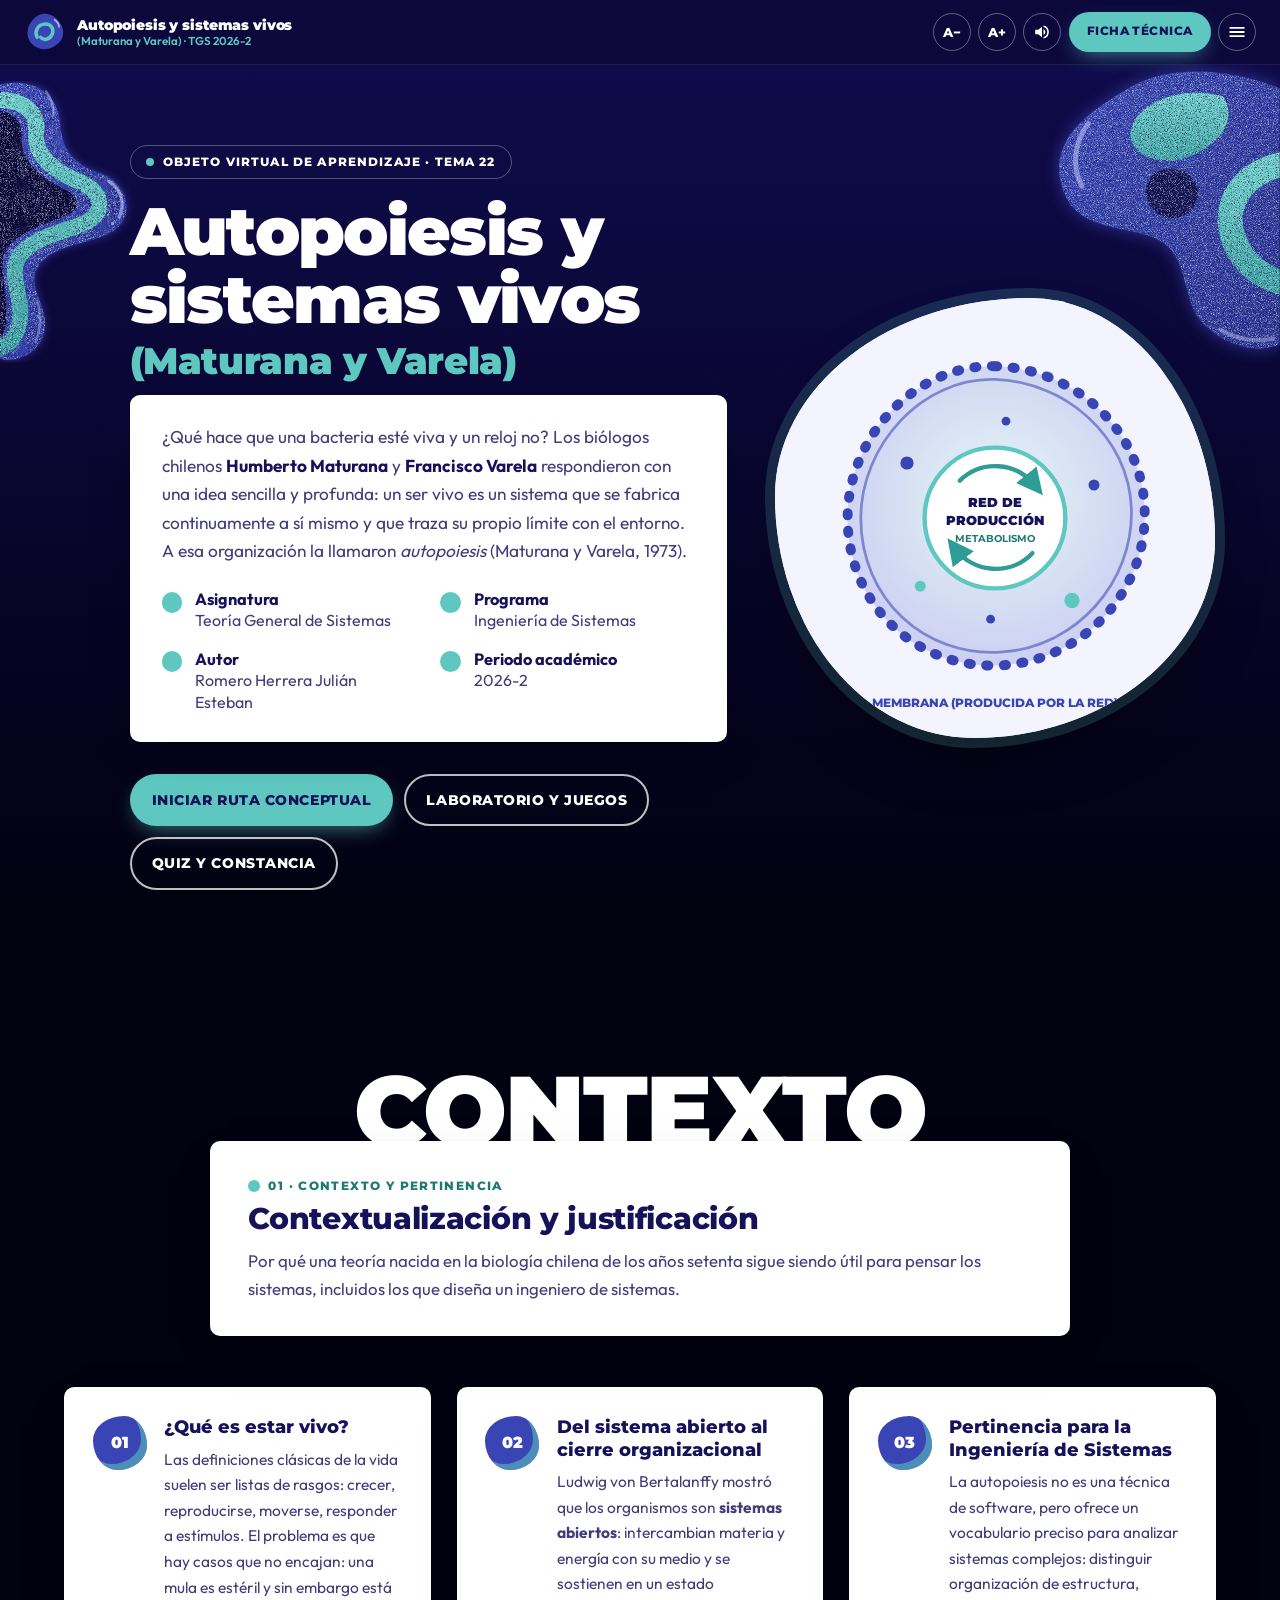
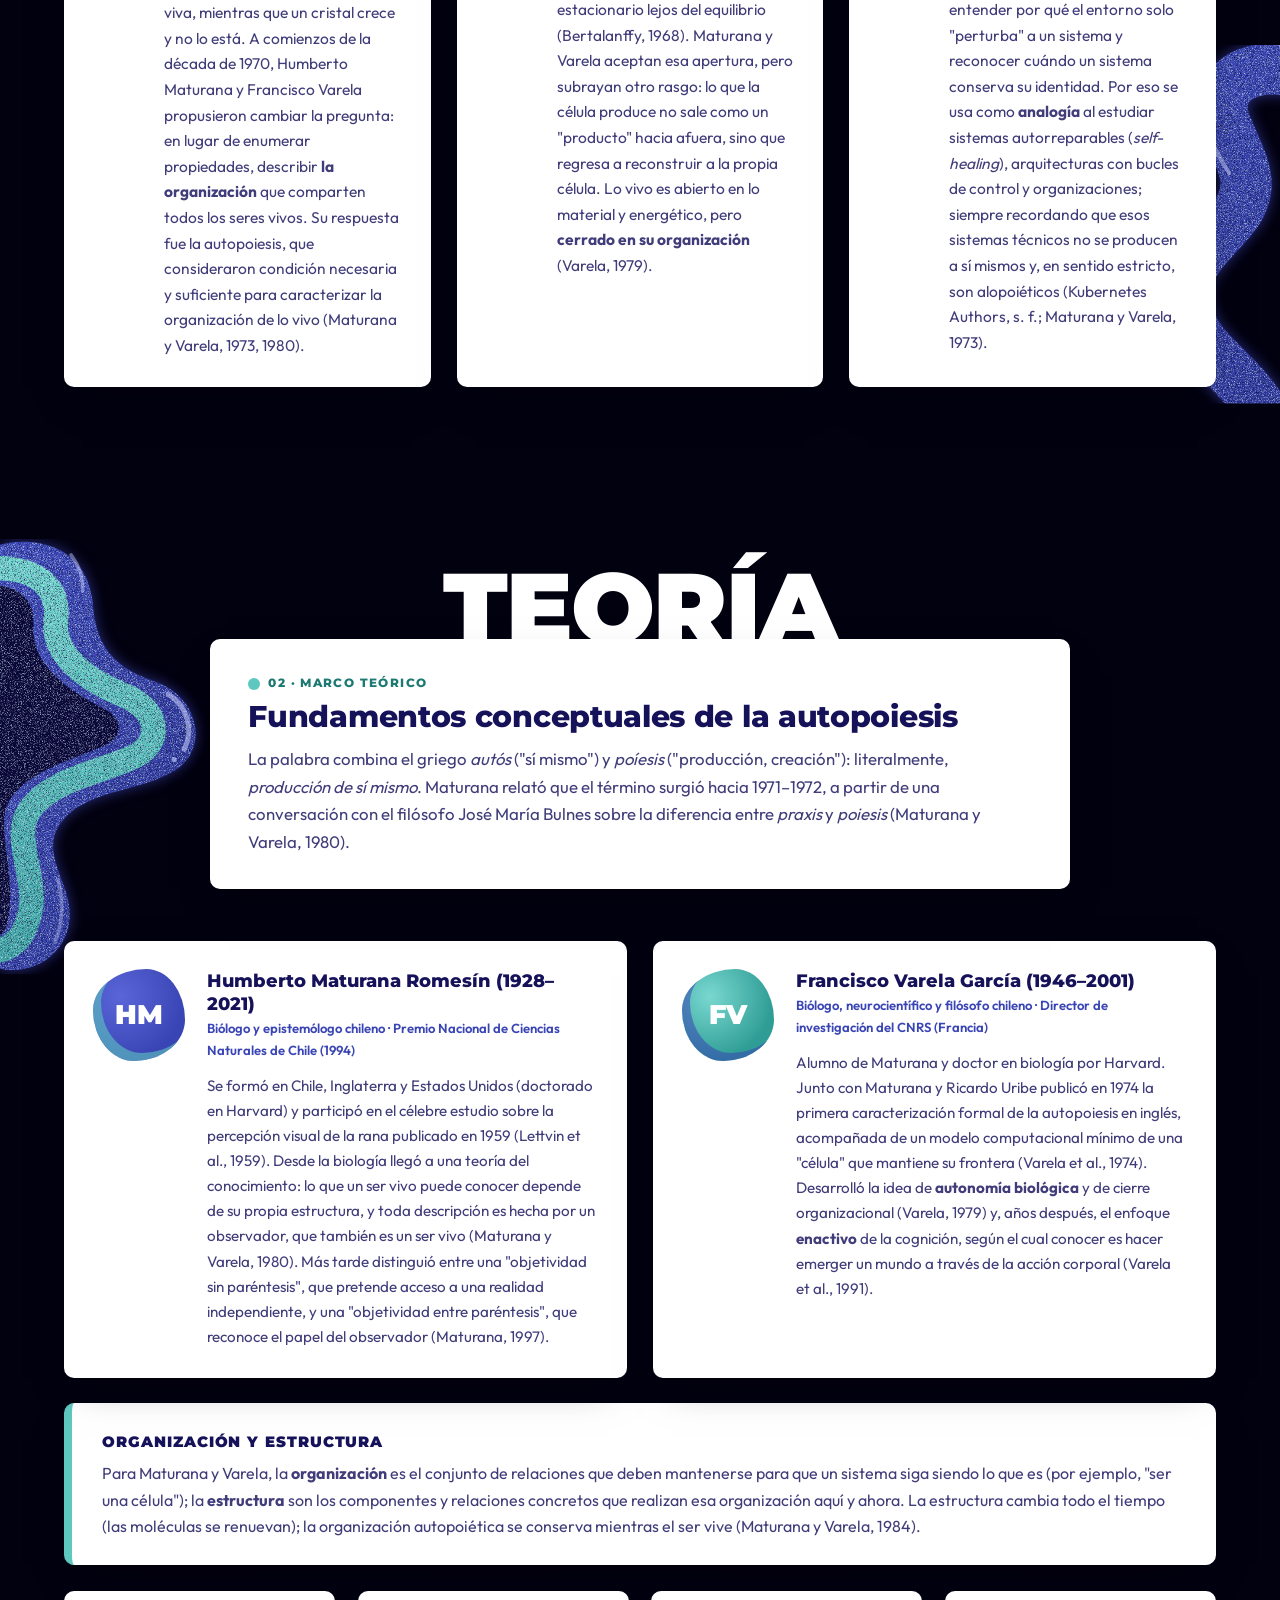
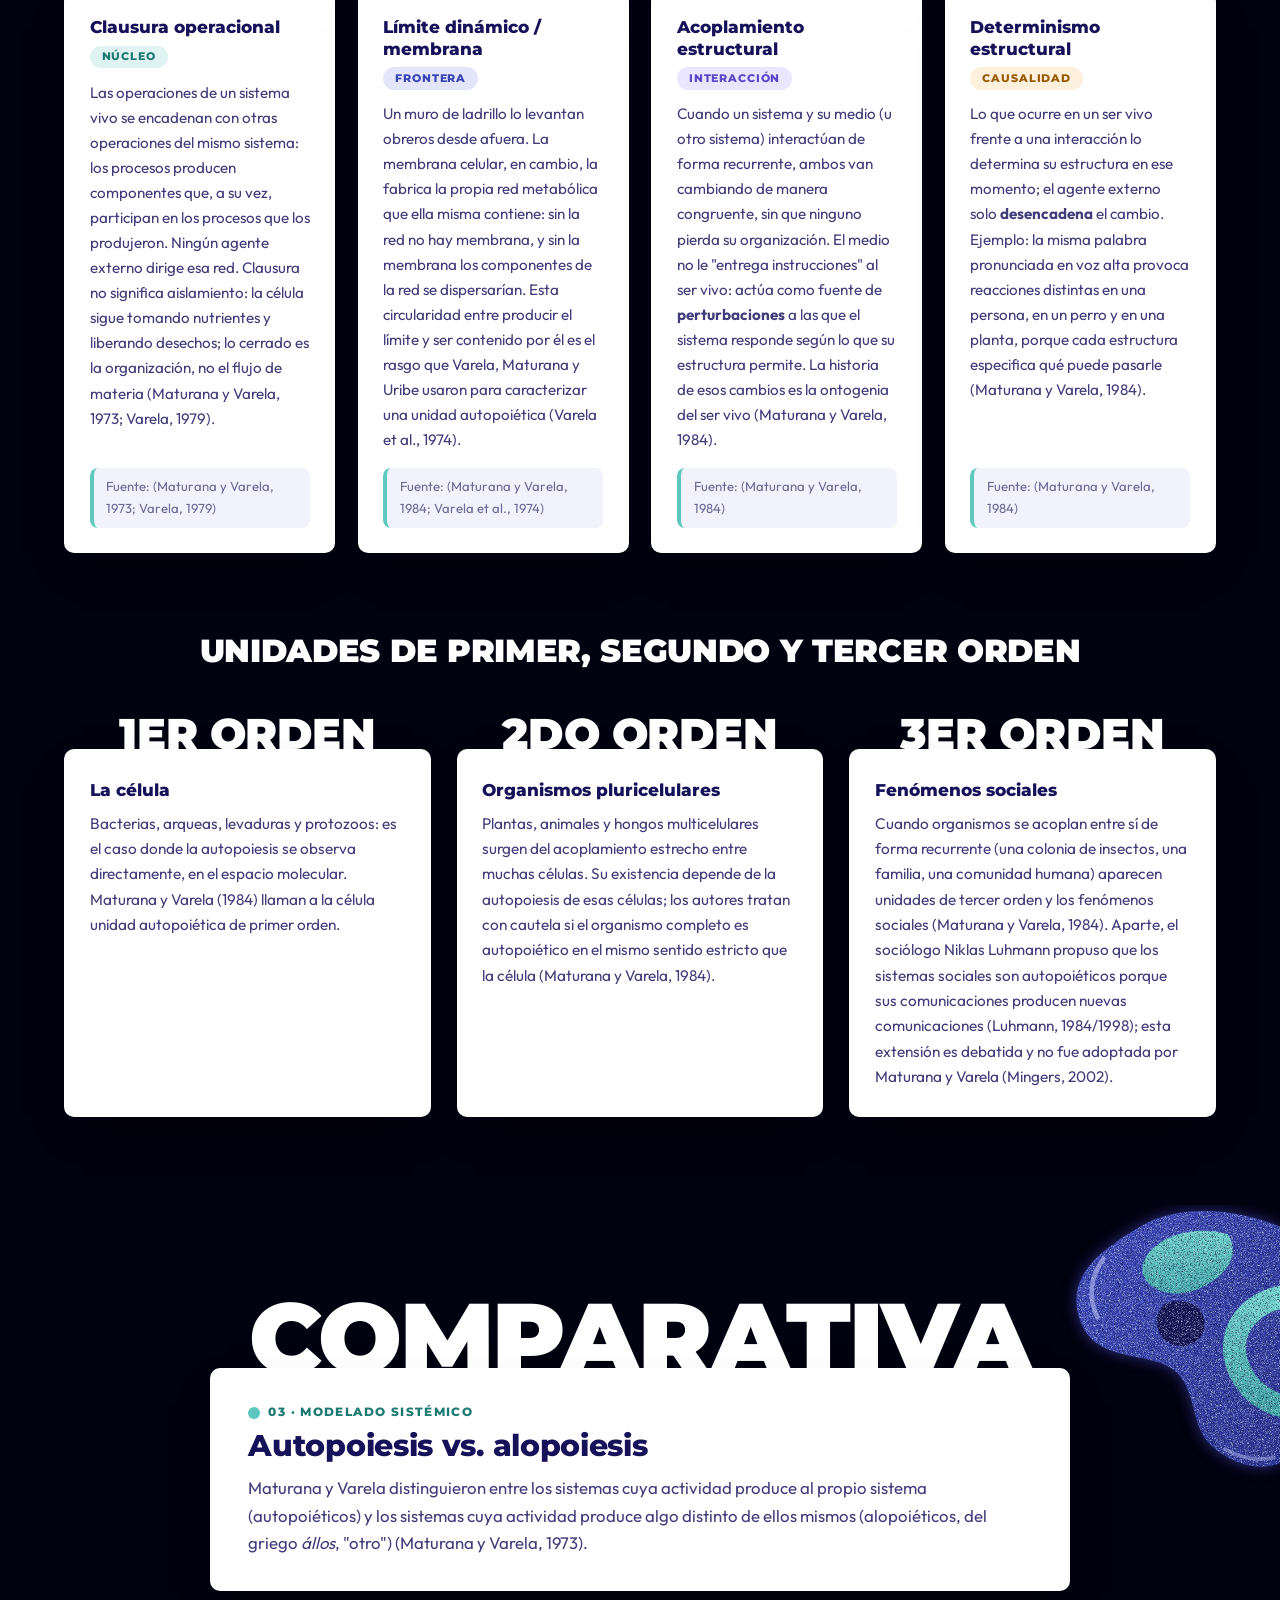
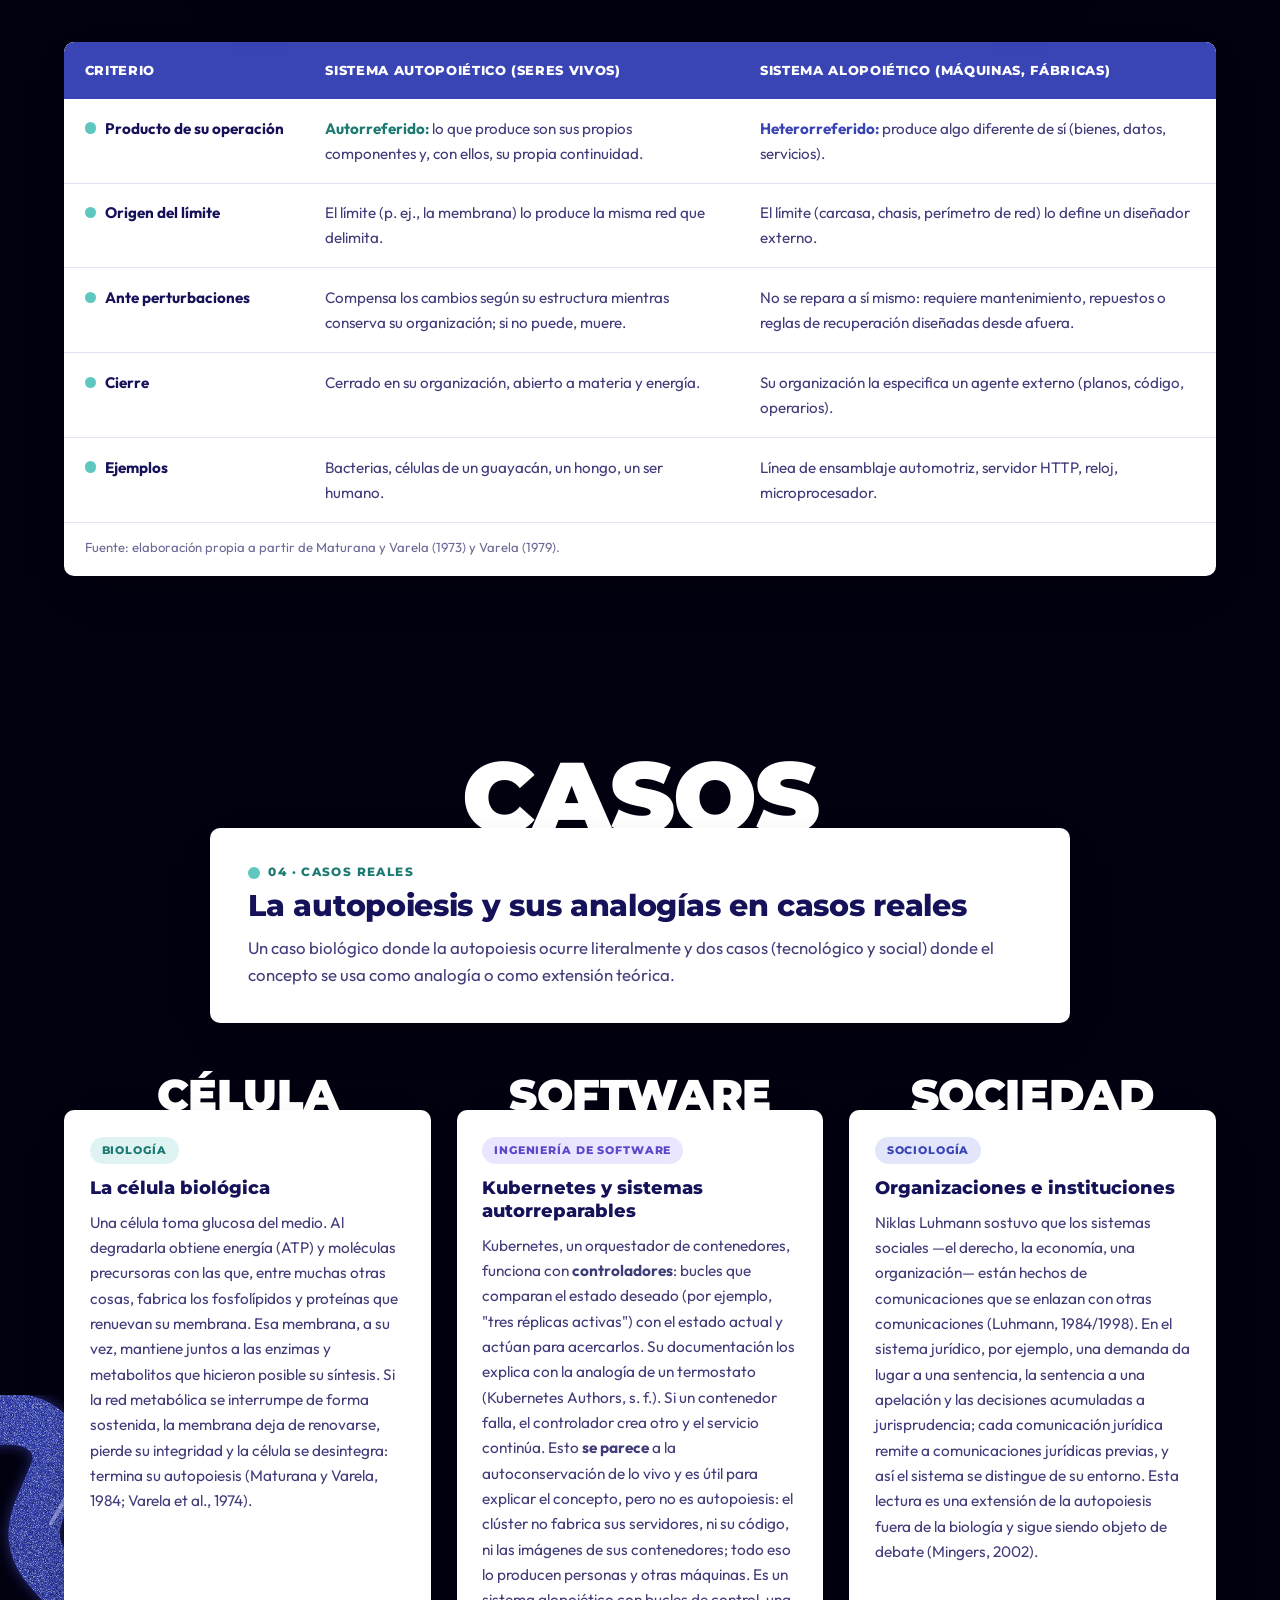
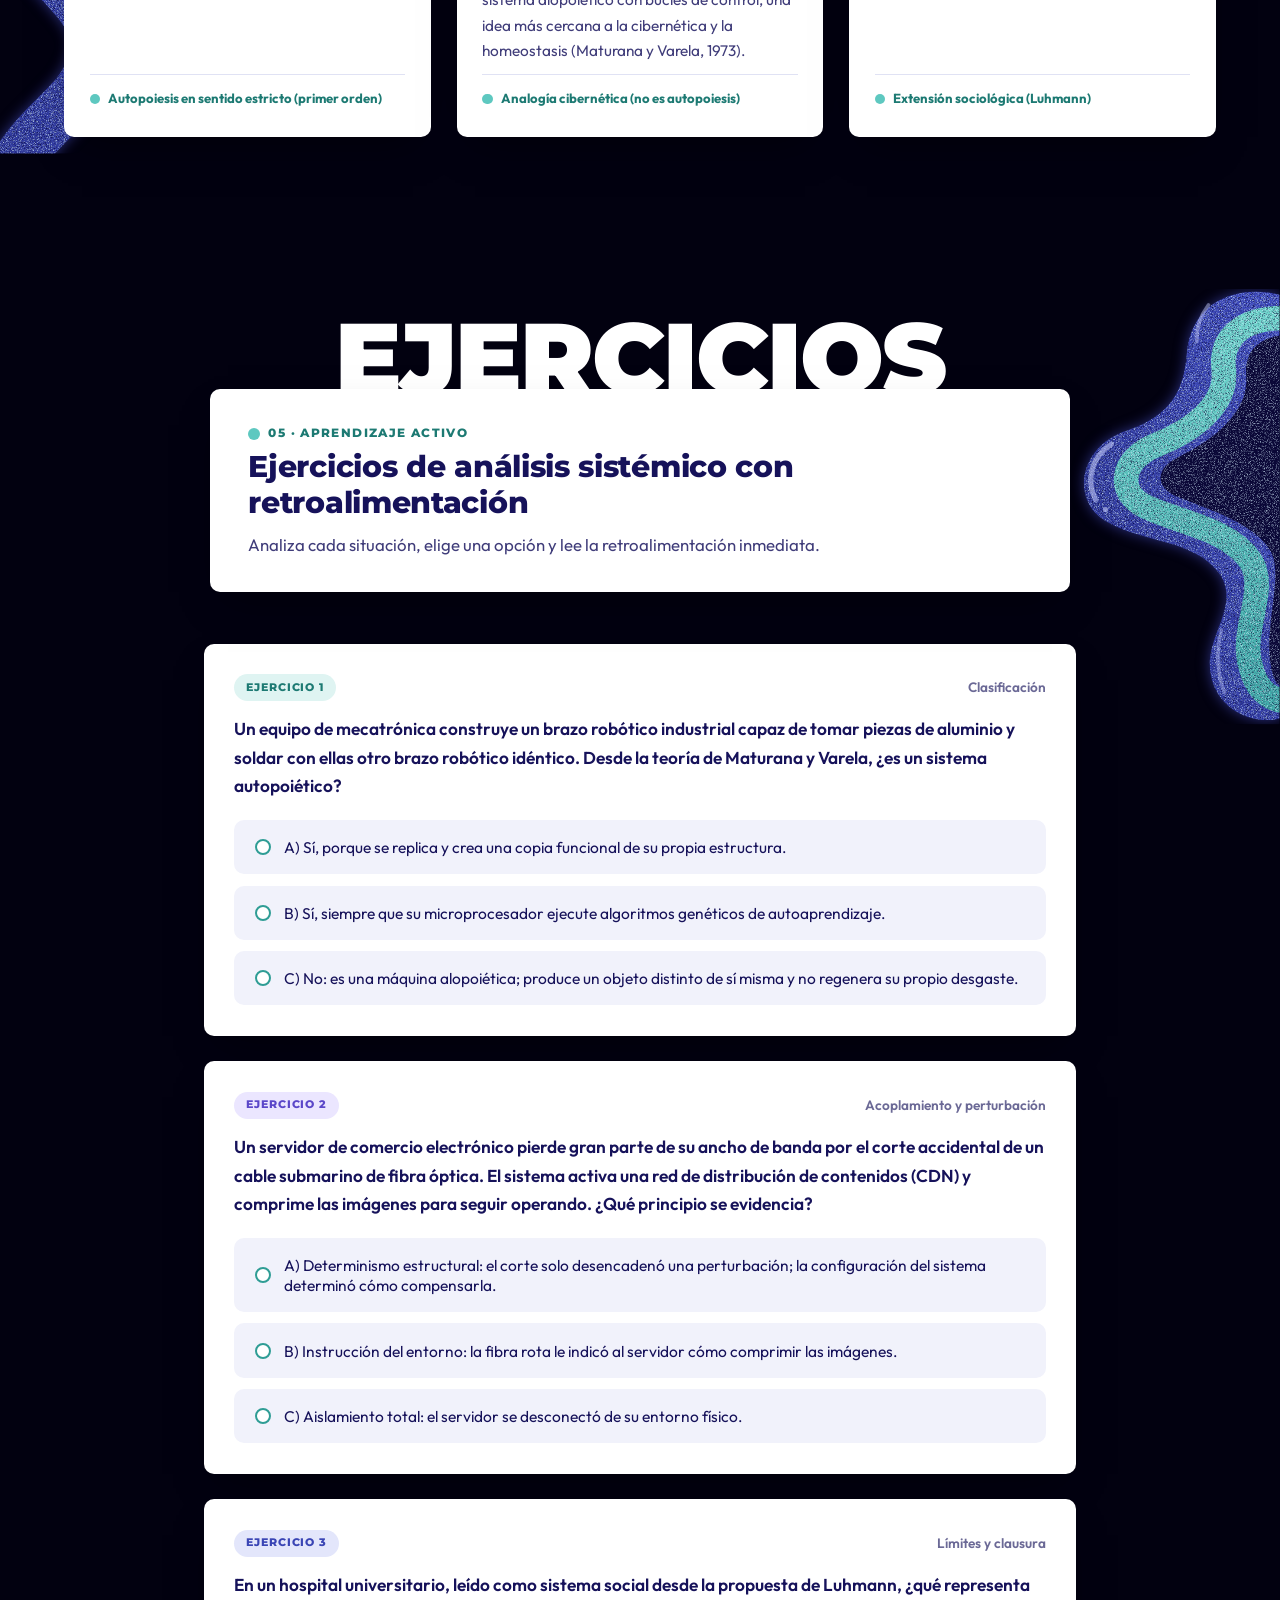
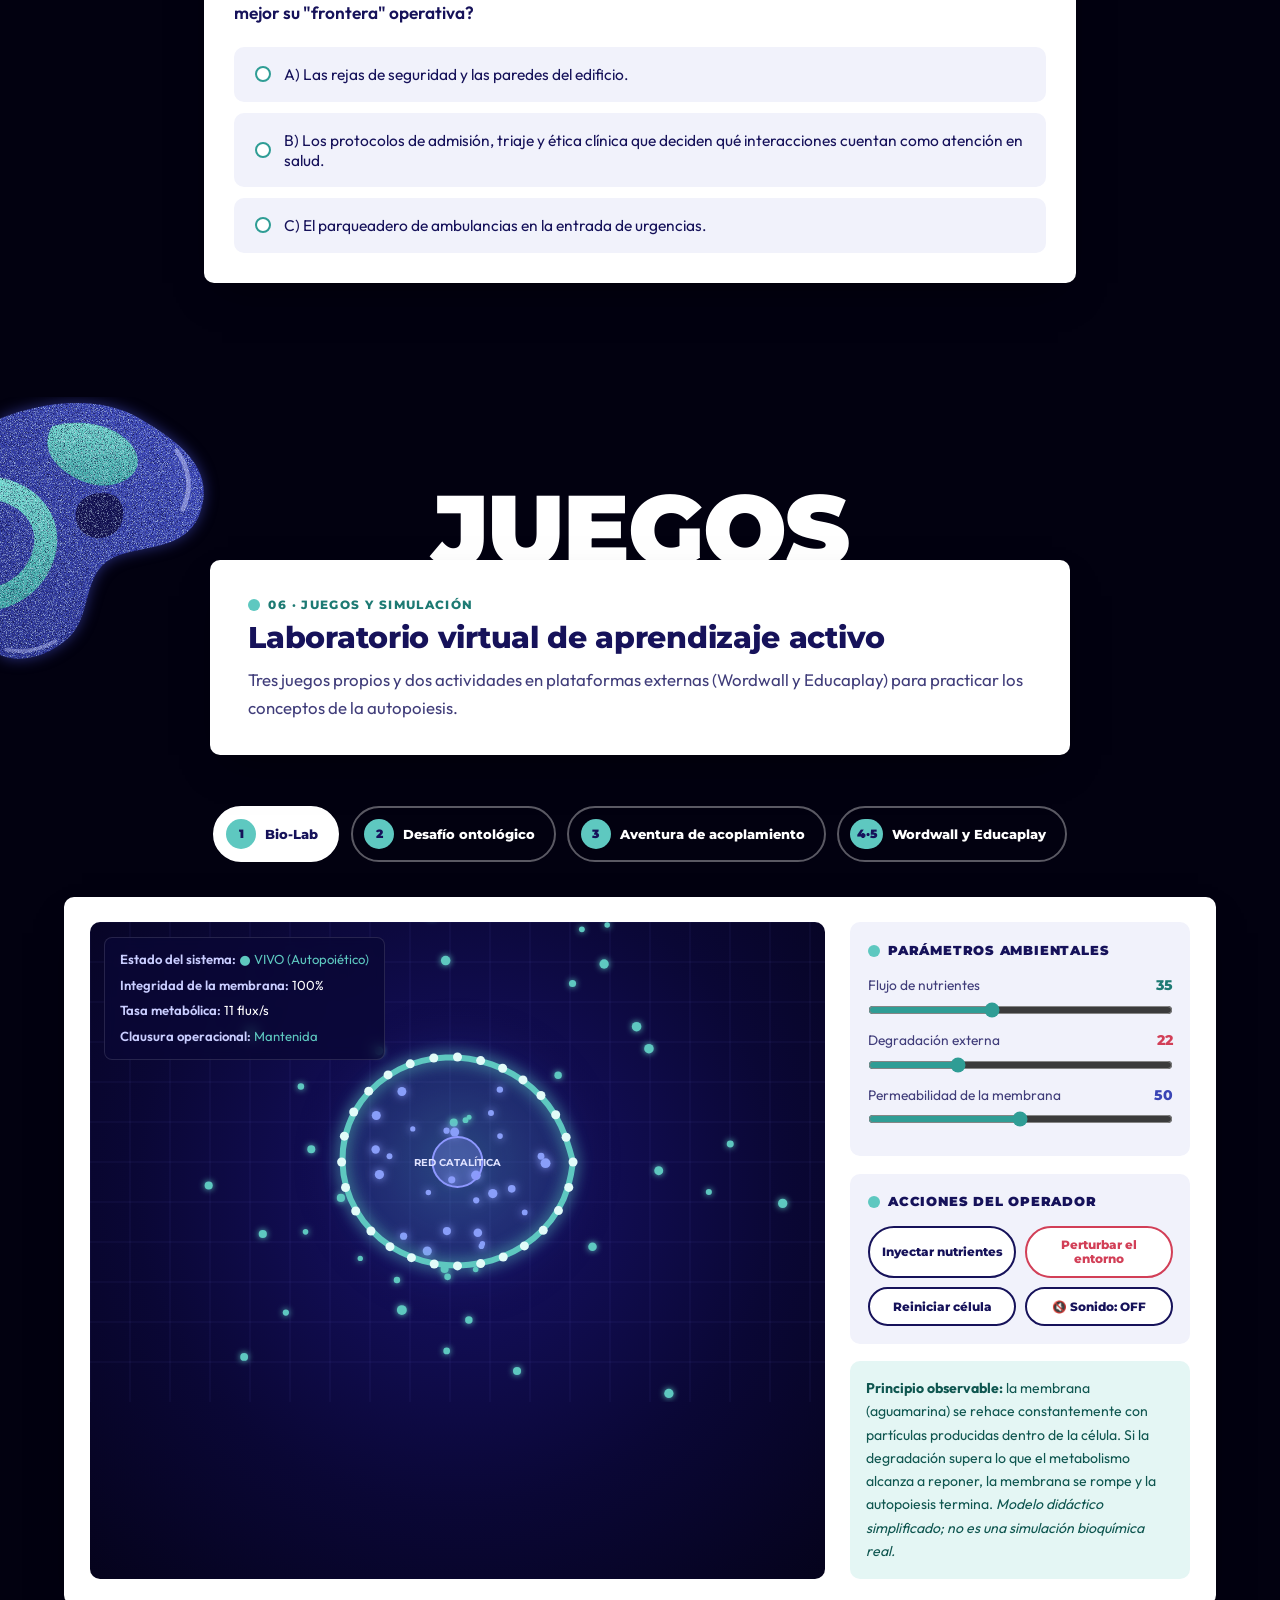
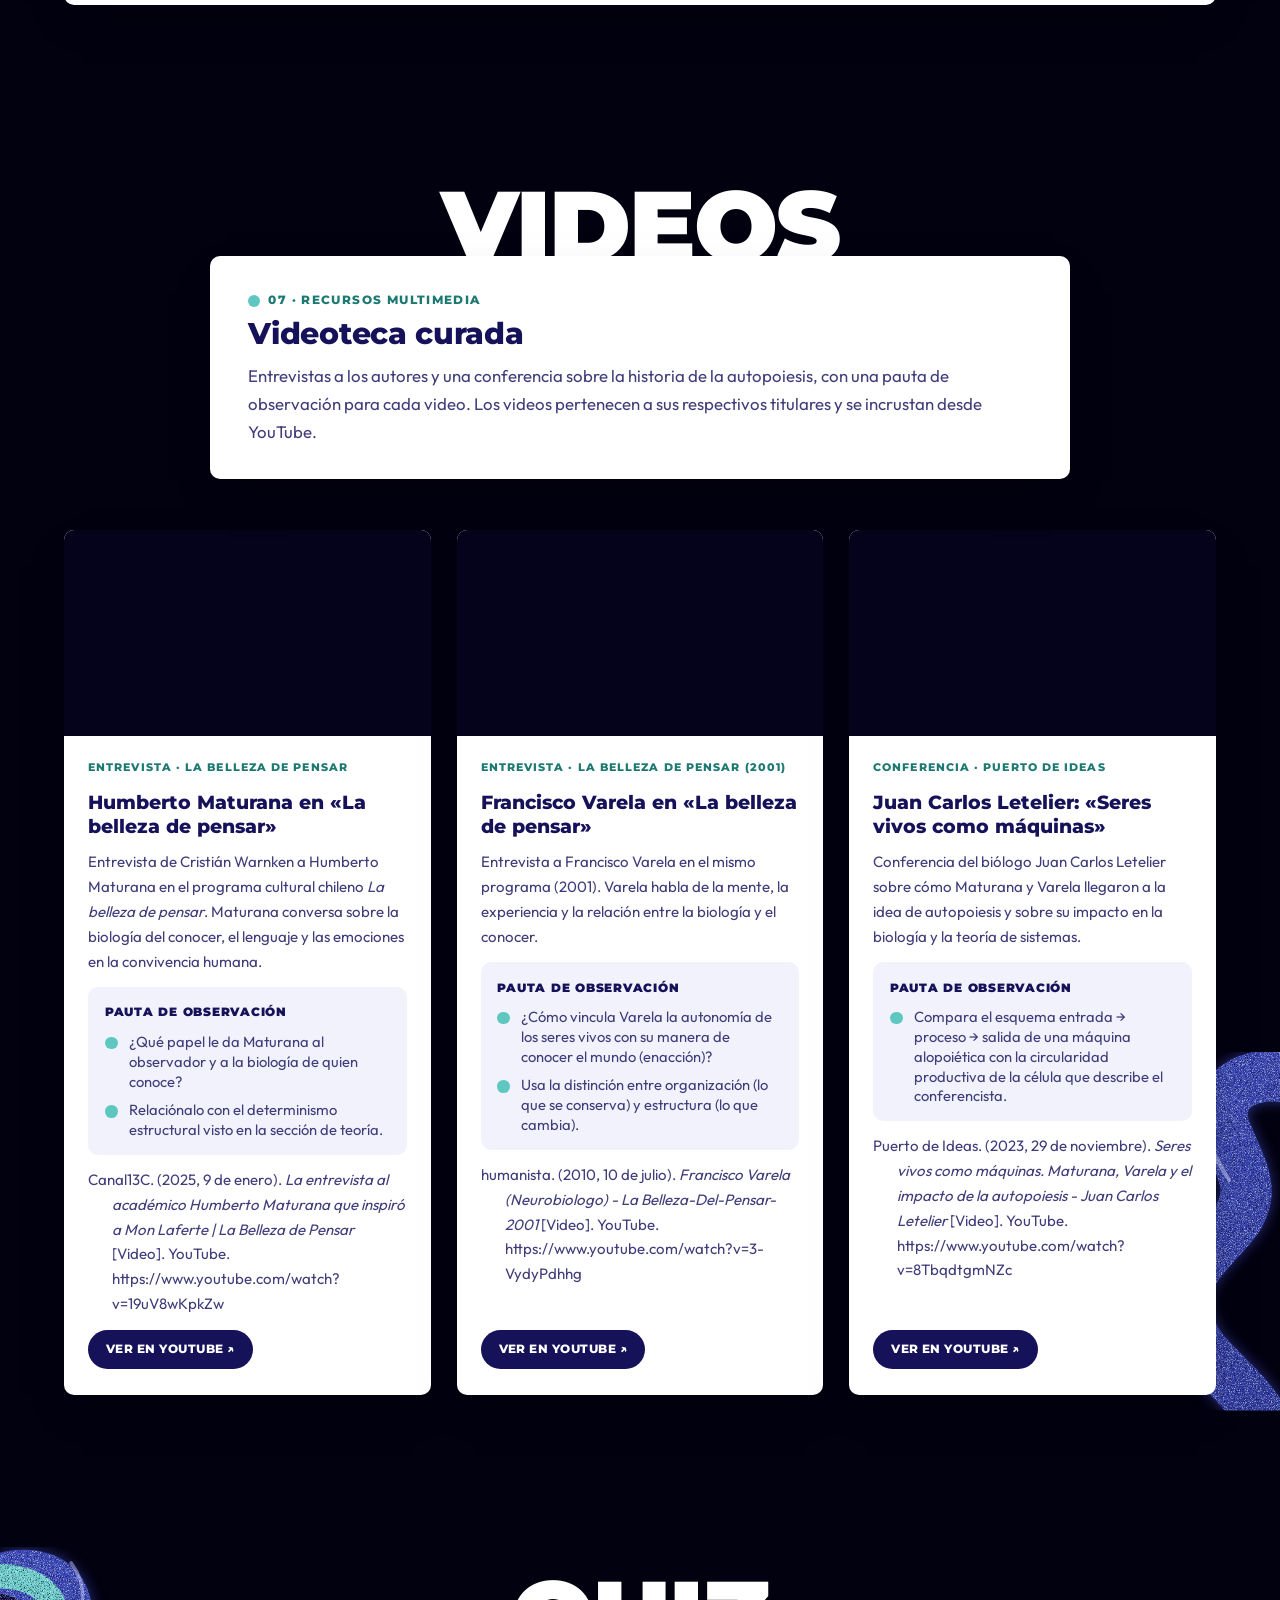
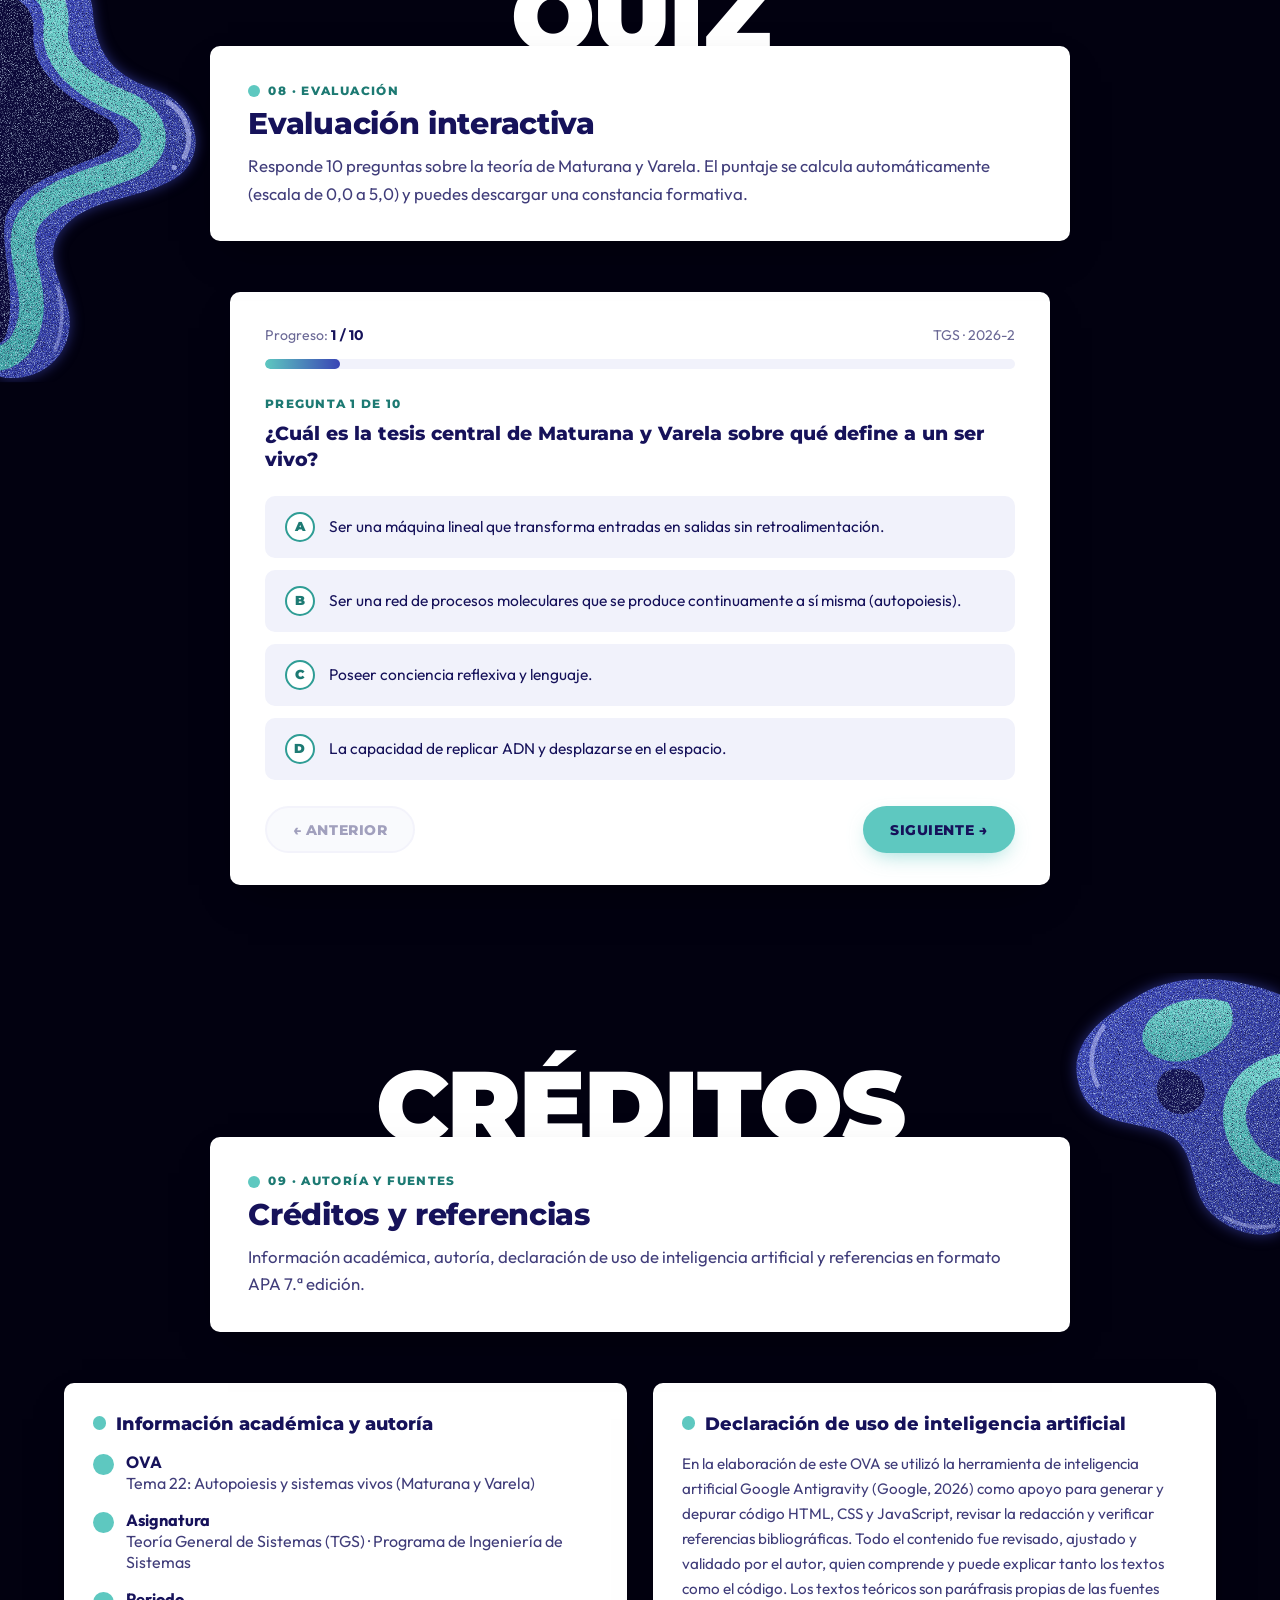
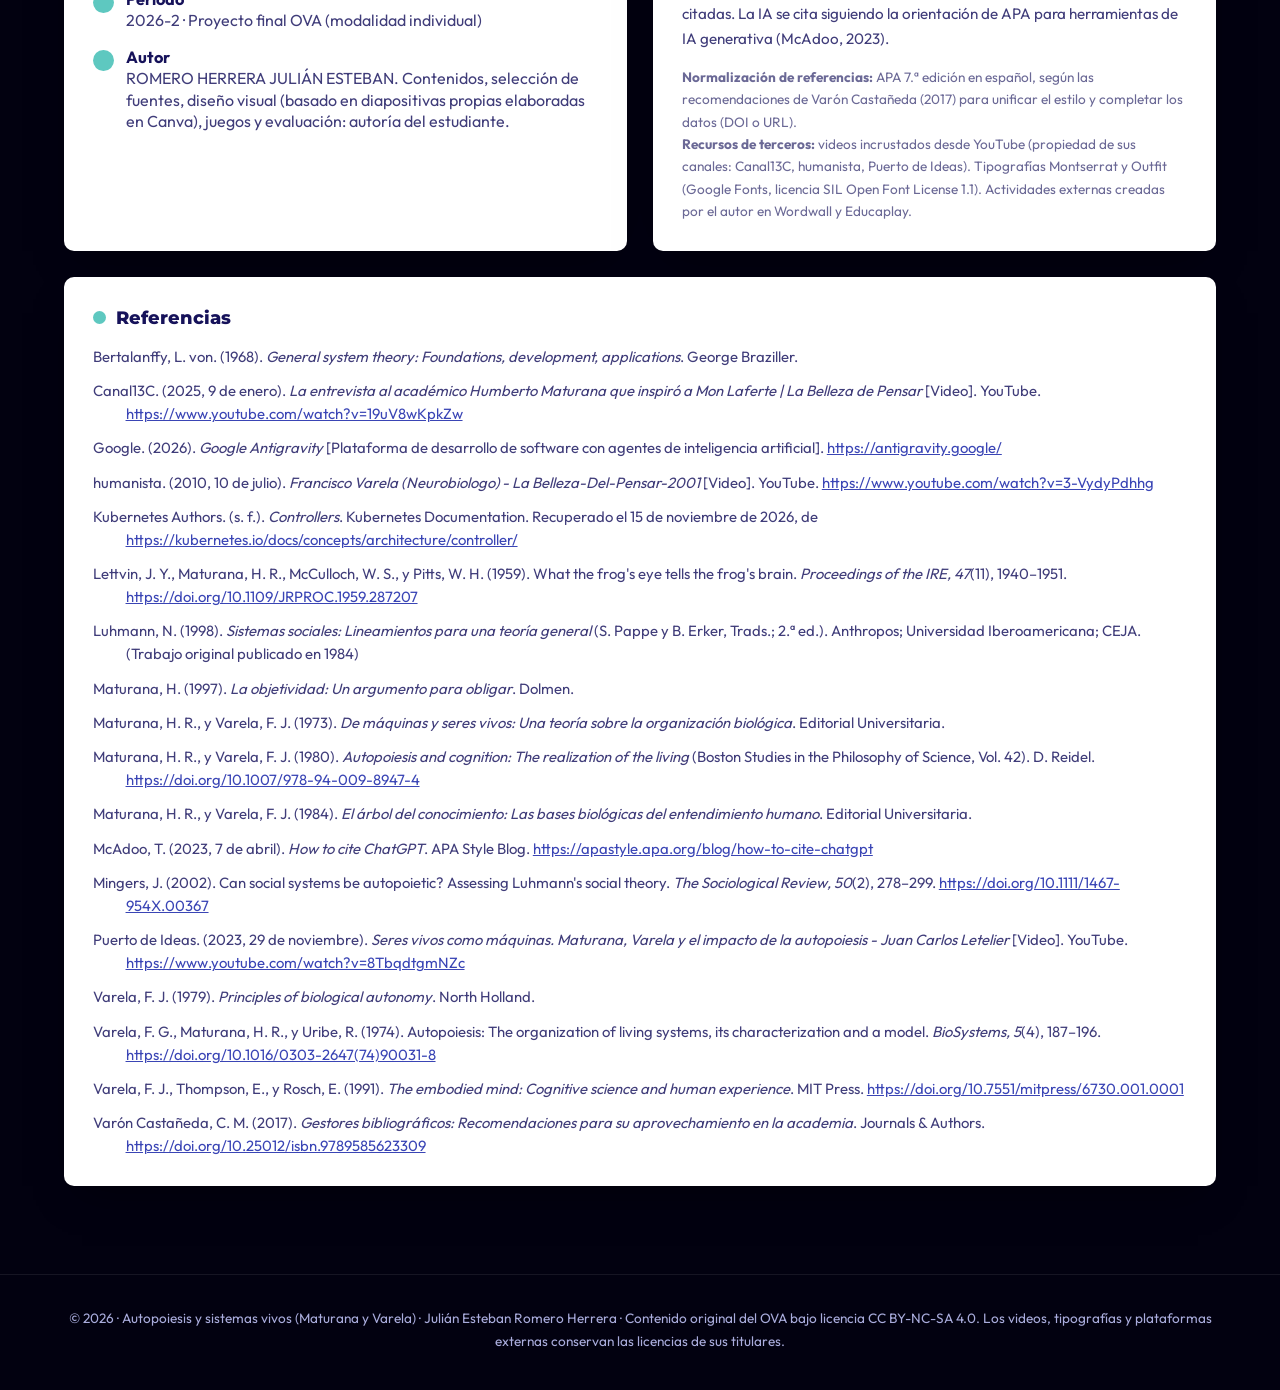
==== commit 912e26d6: "Ajustes finales: citas múltiples en orden alfabético y rótulo 'RED CATALÍTICA' en el simulador" ====
--- a/index.html
+++ b/index.html
@@ -247,7 +247,7 @@
           <div class="feature-content">
             <h3>Pertinencia para la Ingeniería de Sistemas</h3>
             <p>
-              La autopoiesis no es una técnica de software, pero ofrece un vocabulario preciso para analizar sistemas complejos: distinguir organización de estructura, entender por qué el entorno solo "perturba" a un sistema y reconocer cuándo un sistema conserva su identidad. Por eso se usa como <strong>analogía</strong> al estudiar sistemas autorreparables (<em>self-healing</em>), arquitecturas con bucles de control y organizaciones; siempre recordando que esos sistemas técnicos no se producen a sí mismos y, en sentido estricto, son alopoiéticos (Maturana y Varela, 1973; Kubernetes Authors, s. f.).
+              La autopoiesis no es una técnica de software, pero ofrece un vocabulario preciso para analizar sistemas complejos: distinguir organización de estructura, entender por qué el entorno solo "perturba" a un sistema y reconocer cuándo un sistema conserva su identidad. Por eso se usa como <strong>analogía</strong> al estudiar sistemas autorreparables (<em>self-healing</em>), arquitecturas con bucles de control y organizaciones; siempre recordando que esos sistemas técnicos no se producen a sí mismos y, en sentido estricto, son alopoiéticos (Kubernetes Authors, s. f.; Maturana y Varela, 1973).
             </p>
           </div>
         </article>
@@ -315,7 +315,7 @@
           <p>
             Un muro de ladrillo lo levantan obreros desde afuera. La membrana celular, en cambio, la fabrica la propia red metabólica que ella misma contiene: sin la red no hay membrana, y sin la membrana los componentes de la red se dispersarían. Esta circularidad entre producir el límite y ser contenido por él es el rasgo que Varela, Maturana y Uribe usaron para caracterizar una unidad autopoiética (Varela et al., 1974).
           </p>
-          <div class="academic-citation">Fuente: (Varela et al., 1974; Maturana y Varela, 1984)</div>
+          <div class="academic-citation">Fuente: (Maturana y Varela, 1984; Varela et al., 1974)</div>
         </article>
 
         <article class="paper concept-card">
@@ -442,7 +442,7 @@
             <span class="badge">Biología</span>
             <h3>La célula biológica</h3>
             <p>
-              Una célula toma glucosa del medio. Al degradarla obtiene energía (ATP) y moléculas precursoras con las que, entre muchas otras cosas, fabrica los fosfolípidos y proteínas que renuevan su membrana. Esa membrana, a su vez, mantiene juntos a las enzimas y metabolitos que hicieron posible su síntesis. Si la red metabólica se interrumpe de forma sostenida, la membrana deja de renovarse, pierde su integridad y la célula se desintegra: termina su autopoiesis (Varela et al., 1974; Maturana y Varela, 1984).
+              Una célula toma glucosa del medio. Al degradarla obtiene energía (ATP) y moléculas precursoras con las que, entre muchas otras cosas, fabrica los fosfolípidos y proteínas que renuevan su membrana. Esa membrana, a su vez, mantiene juntos a las enzimas y metabolitos que hicieron posible su síntesis. Si la red metabólica se interrumpe de forma sostenida, la membrana deja de renovarse, pierde su integridad y la célula se desintegra: termina su autopoiesis (Maturana y Varela, 1984; Varela et al., 1974).
             </p>
             <span class="case-foot">Autopoiesis en sentido estricto (primer orden)</span>
           </article>
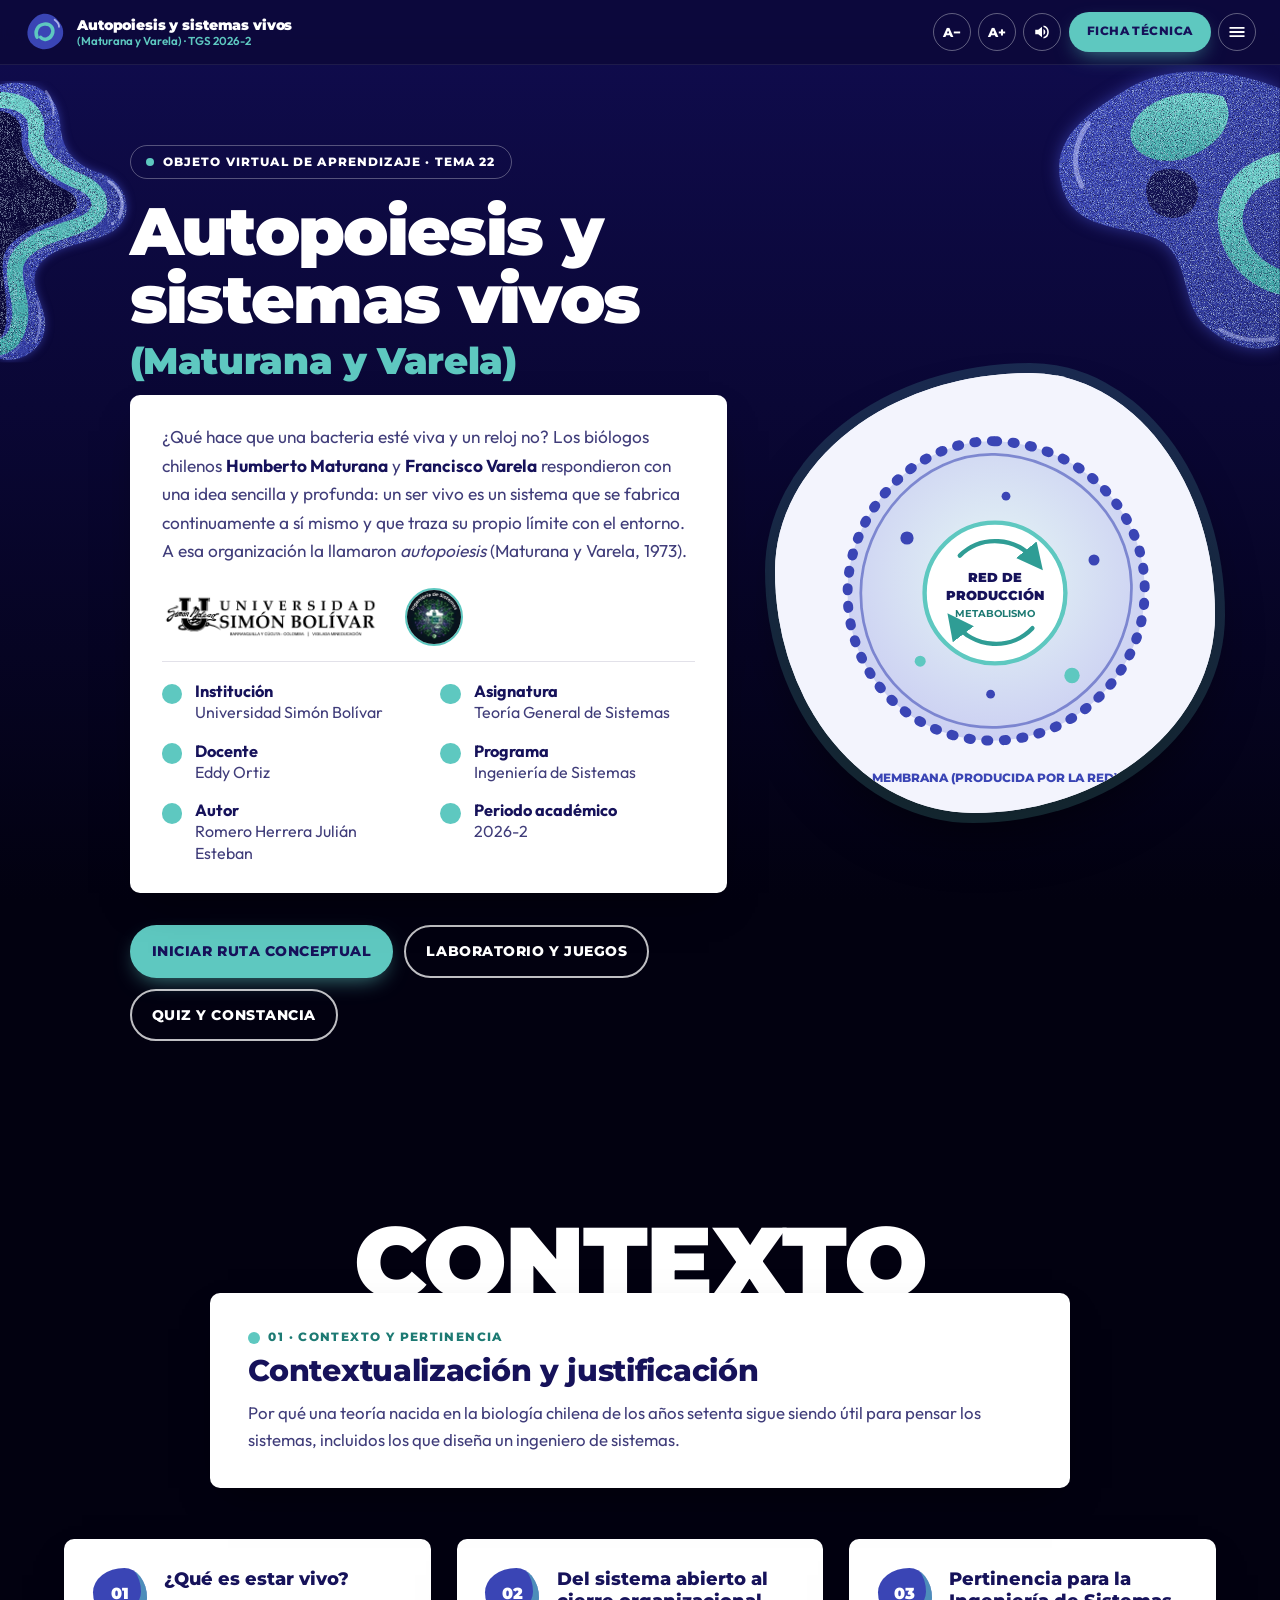
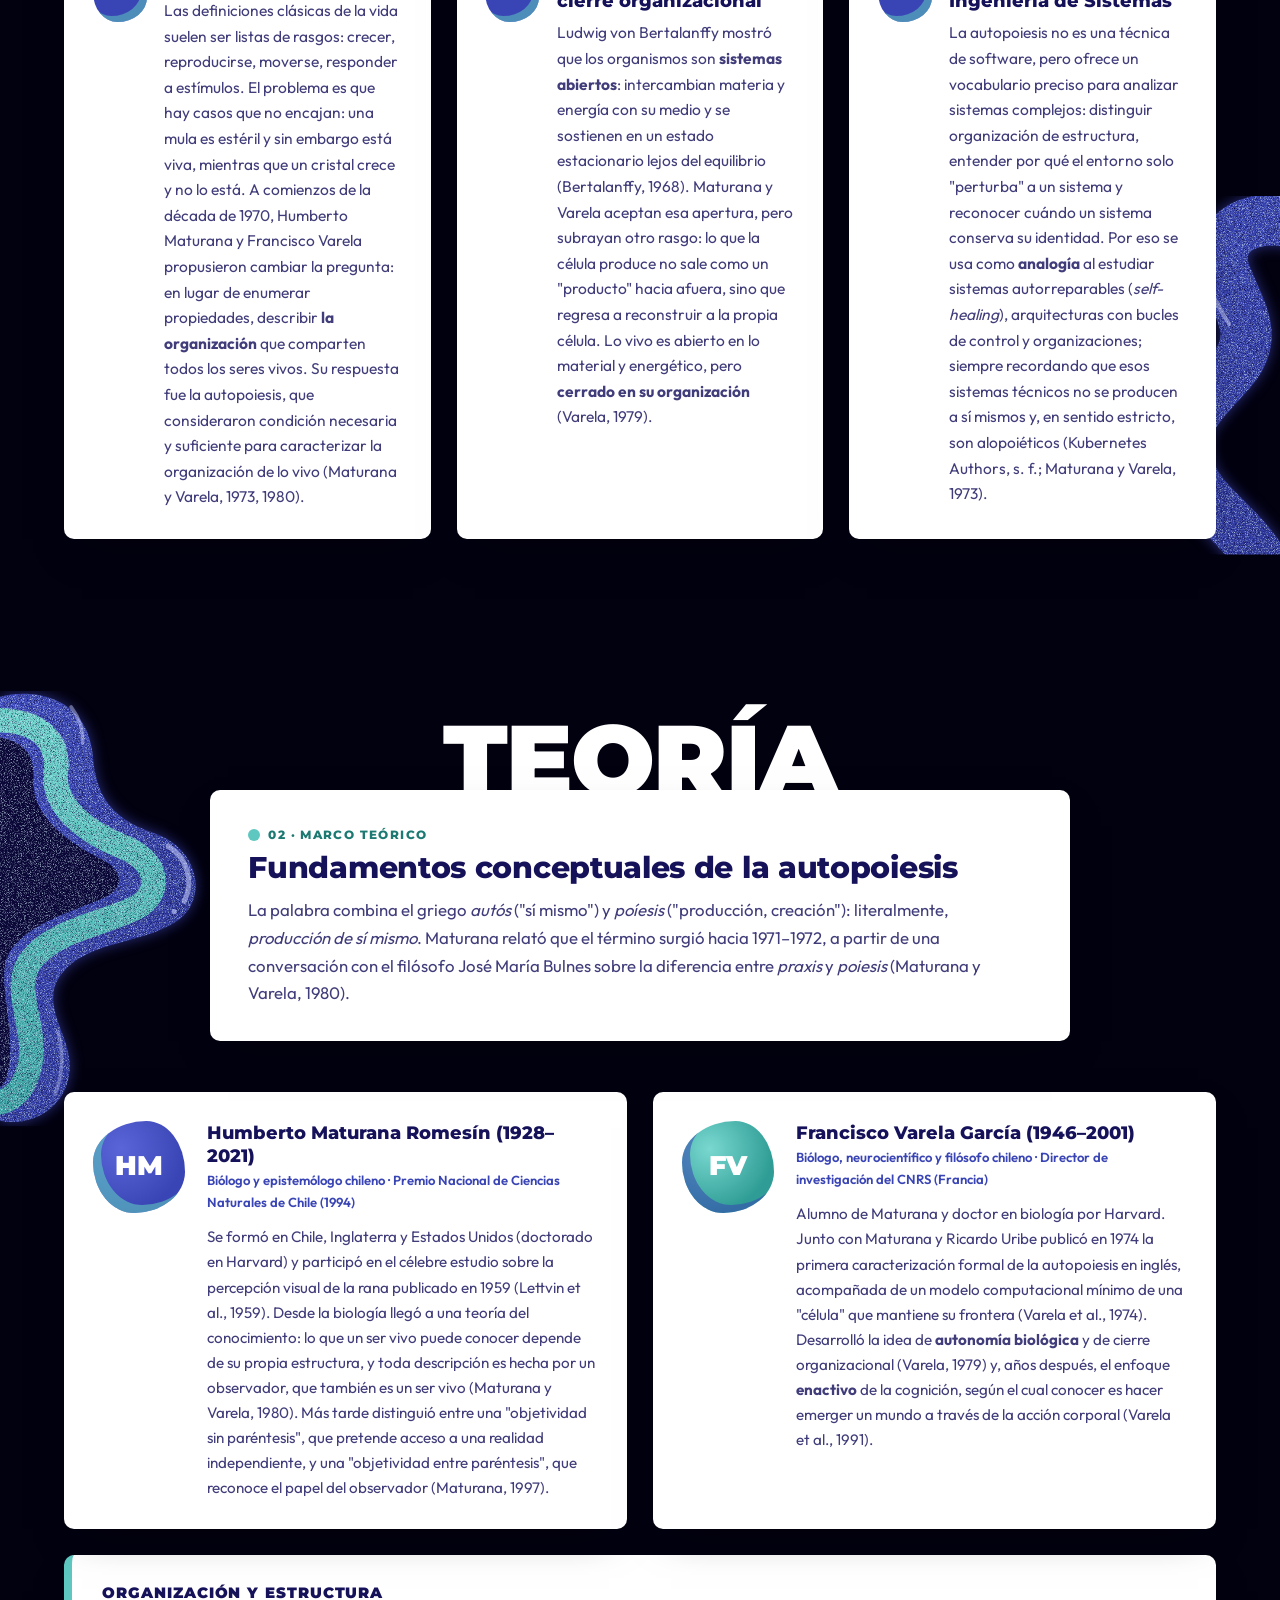
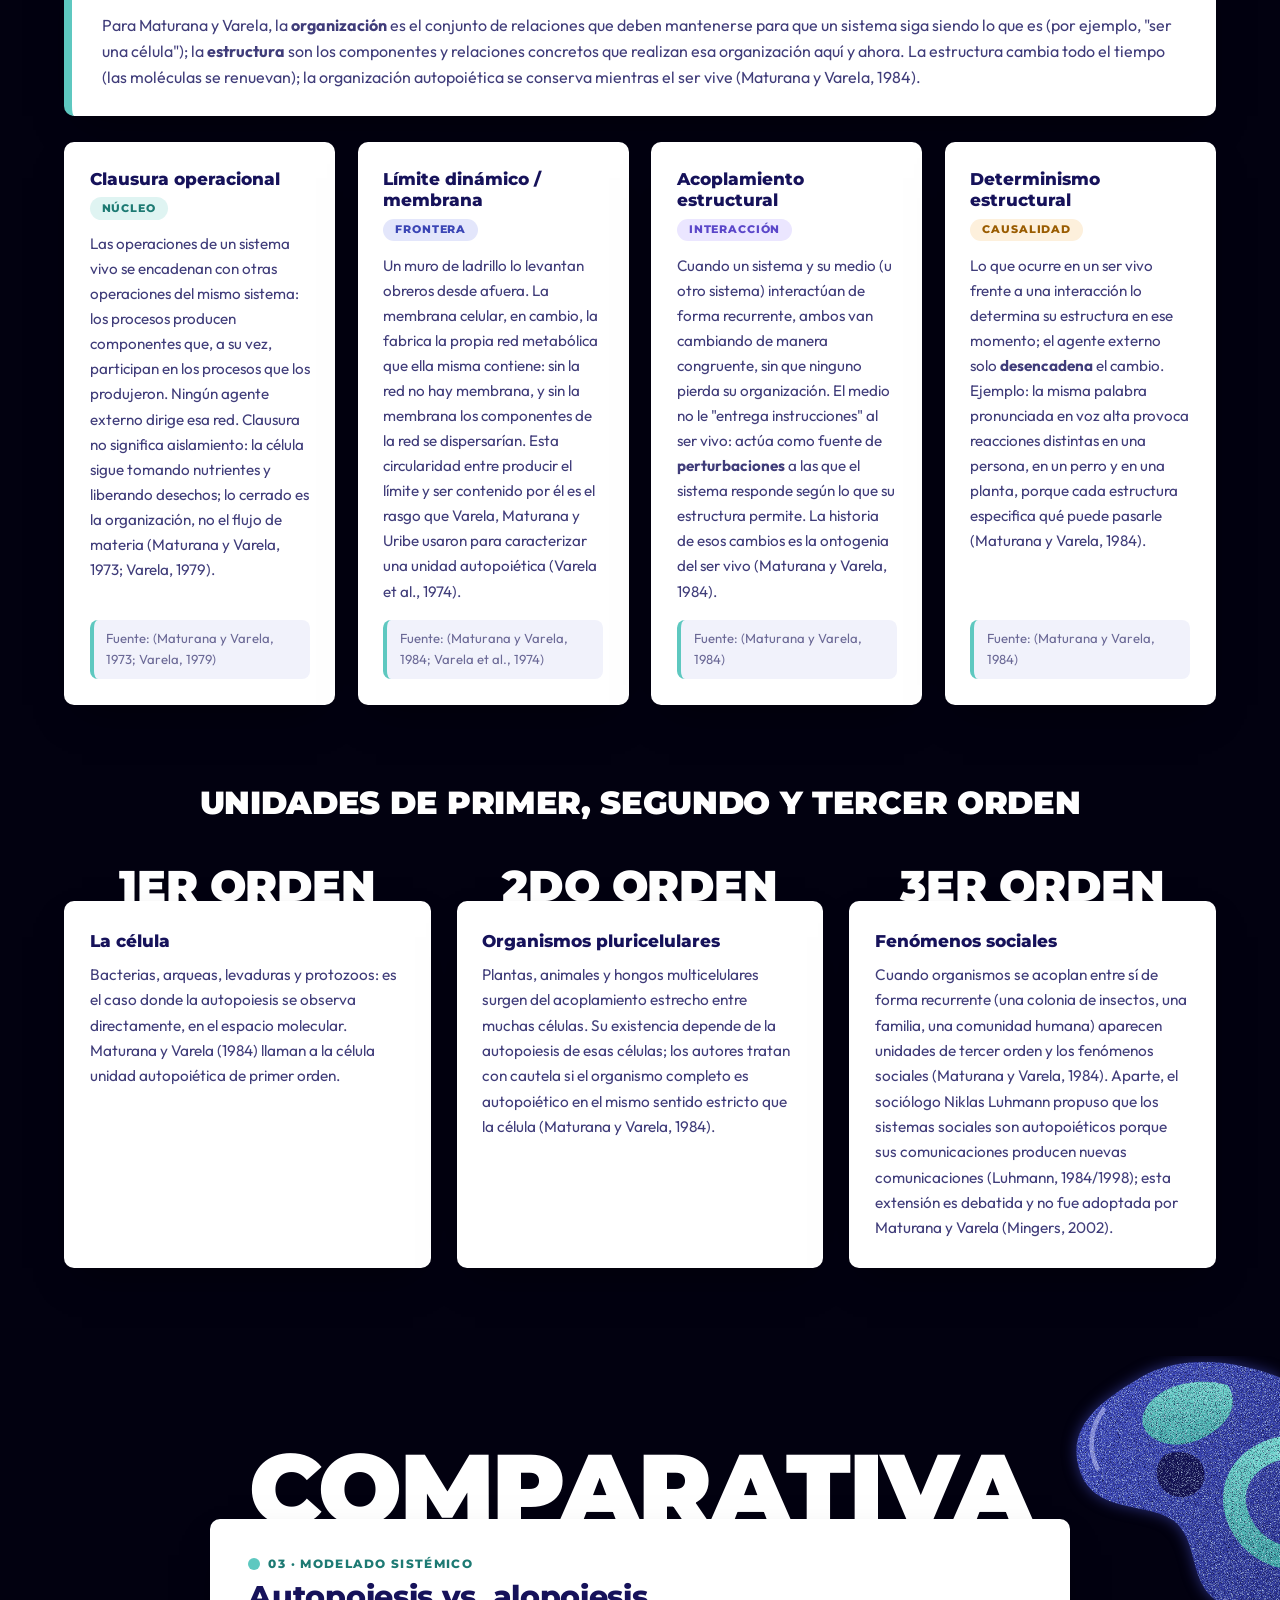
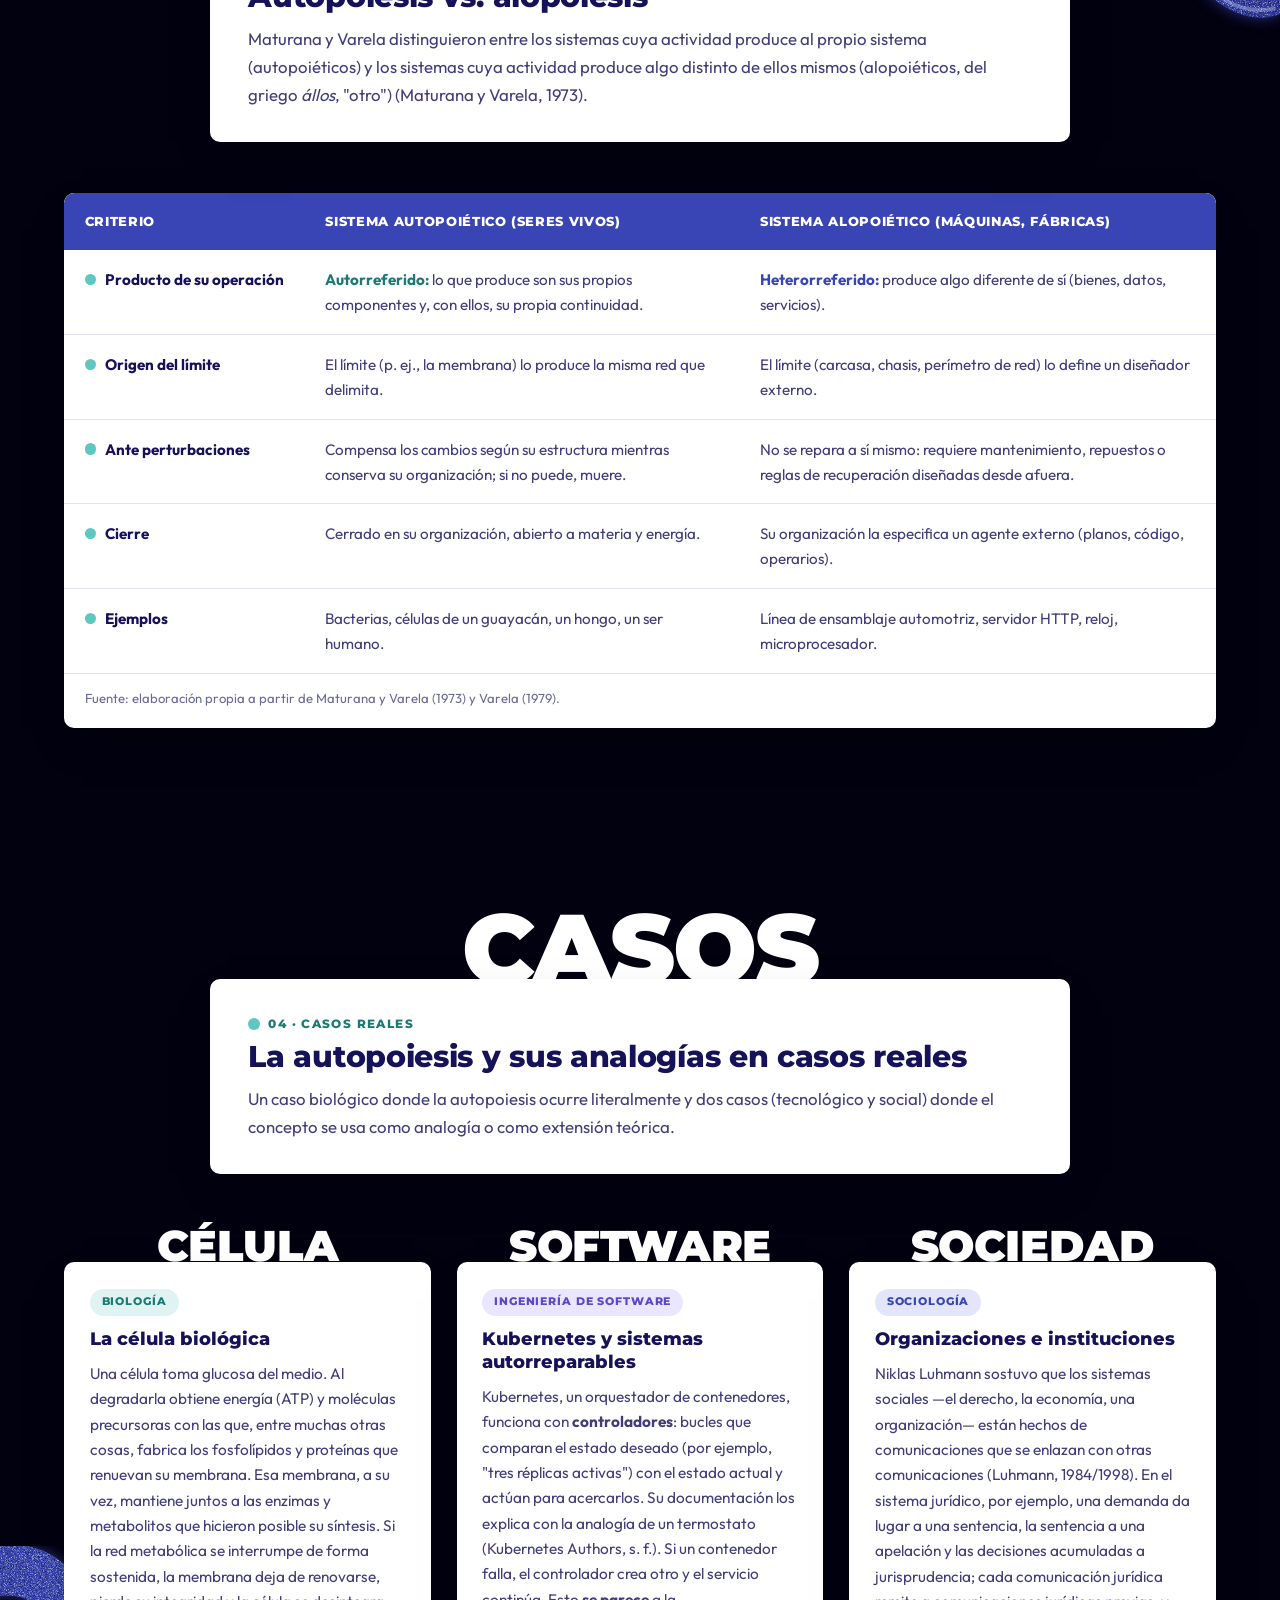
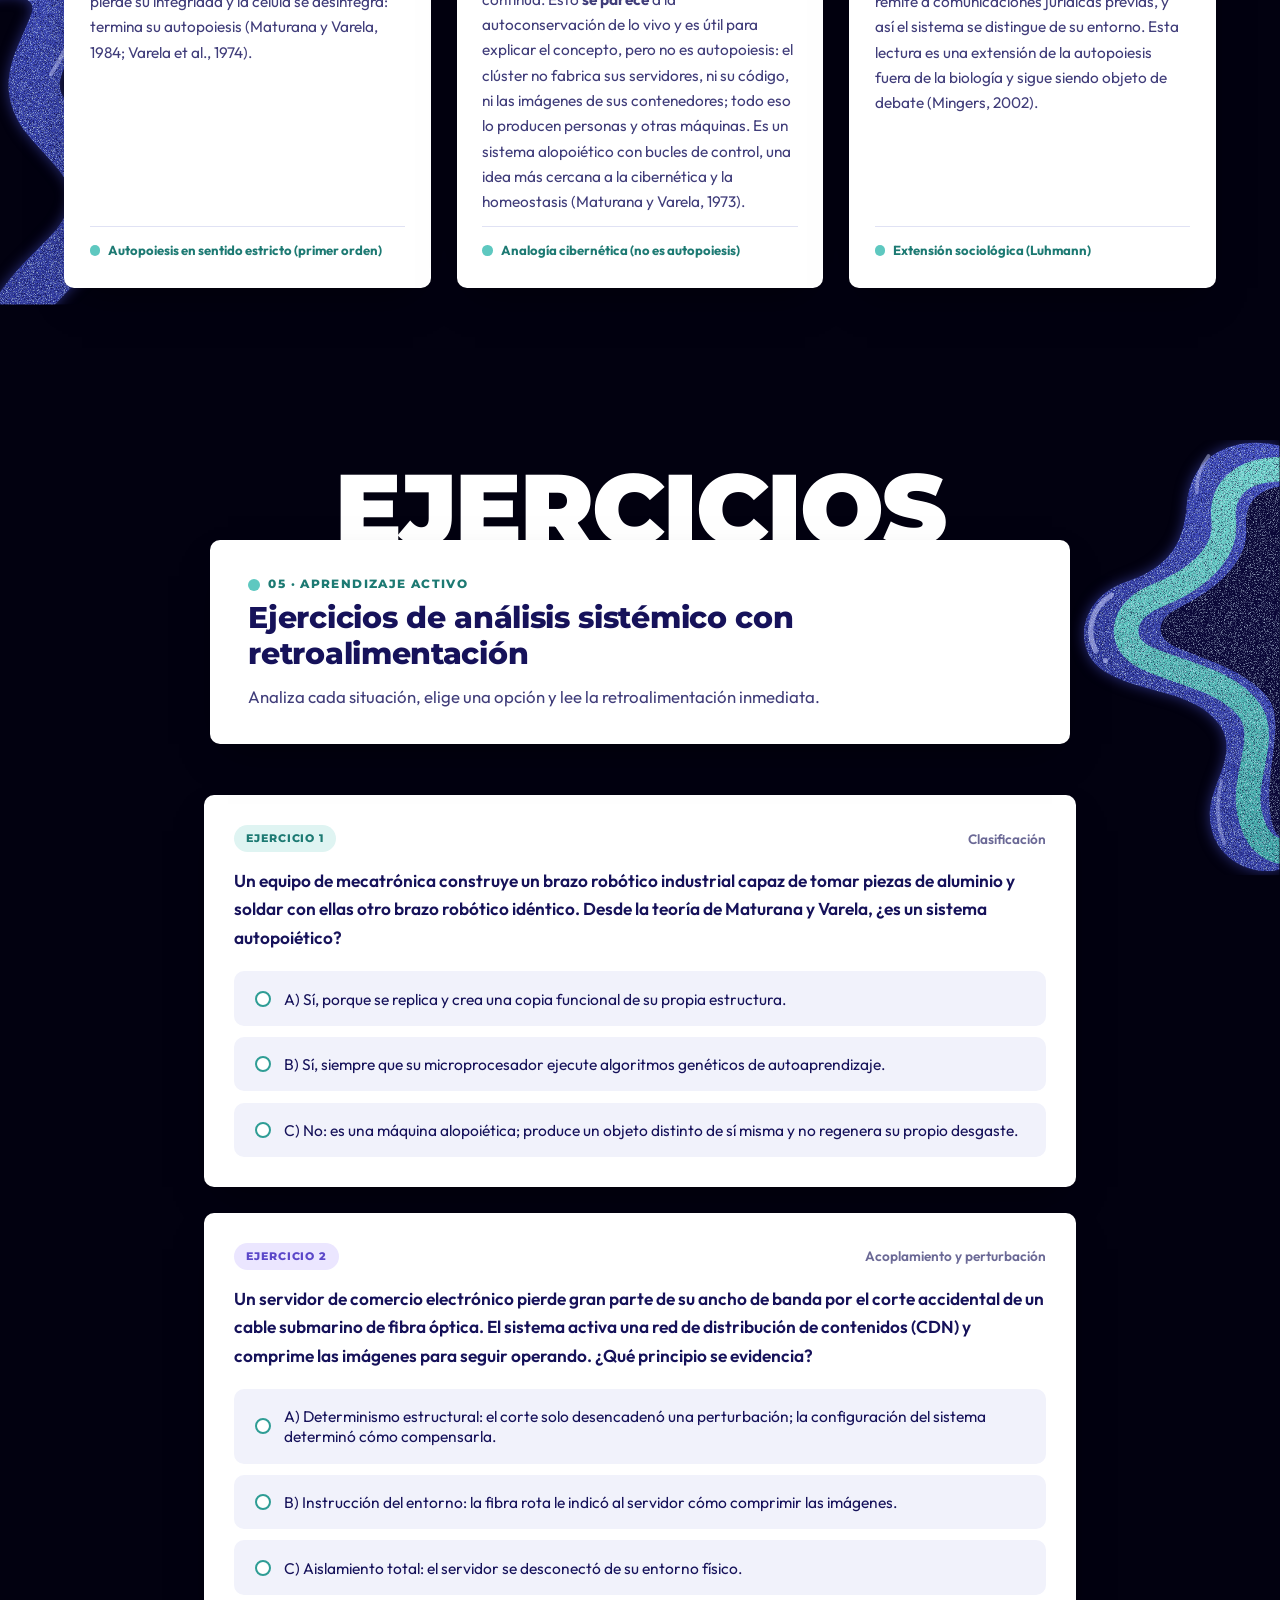
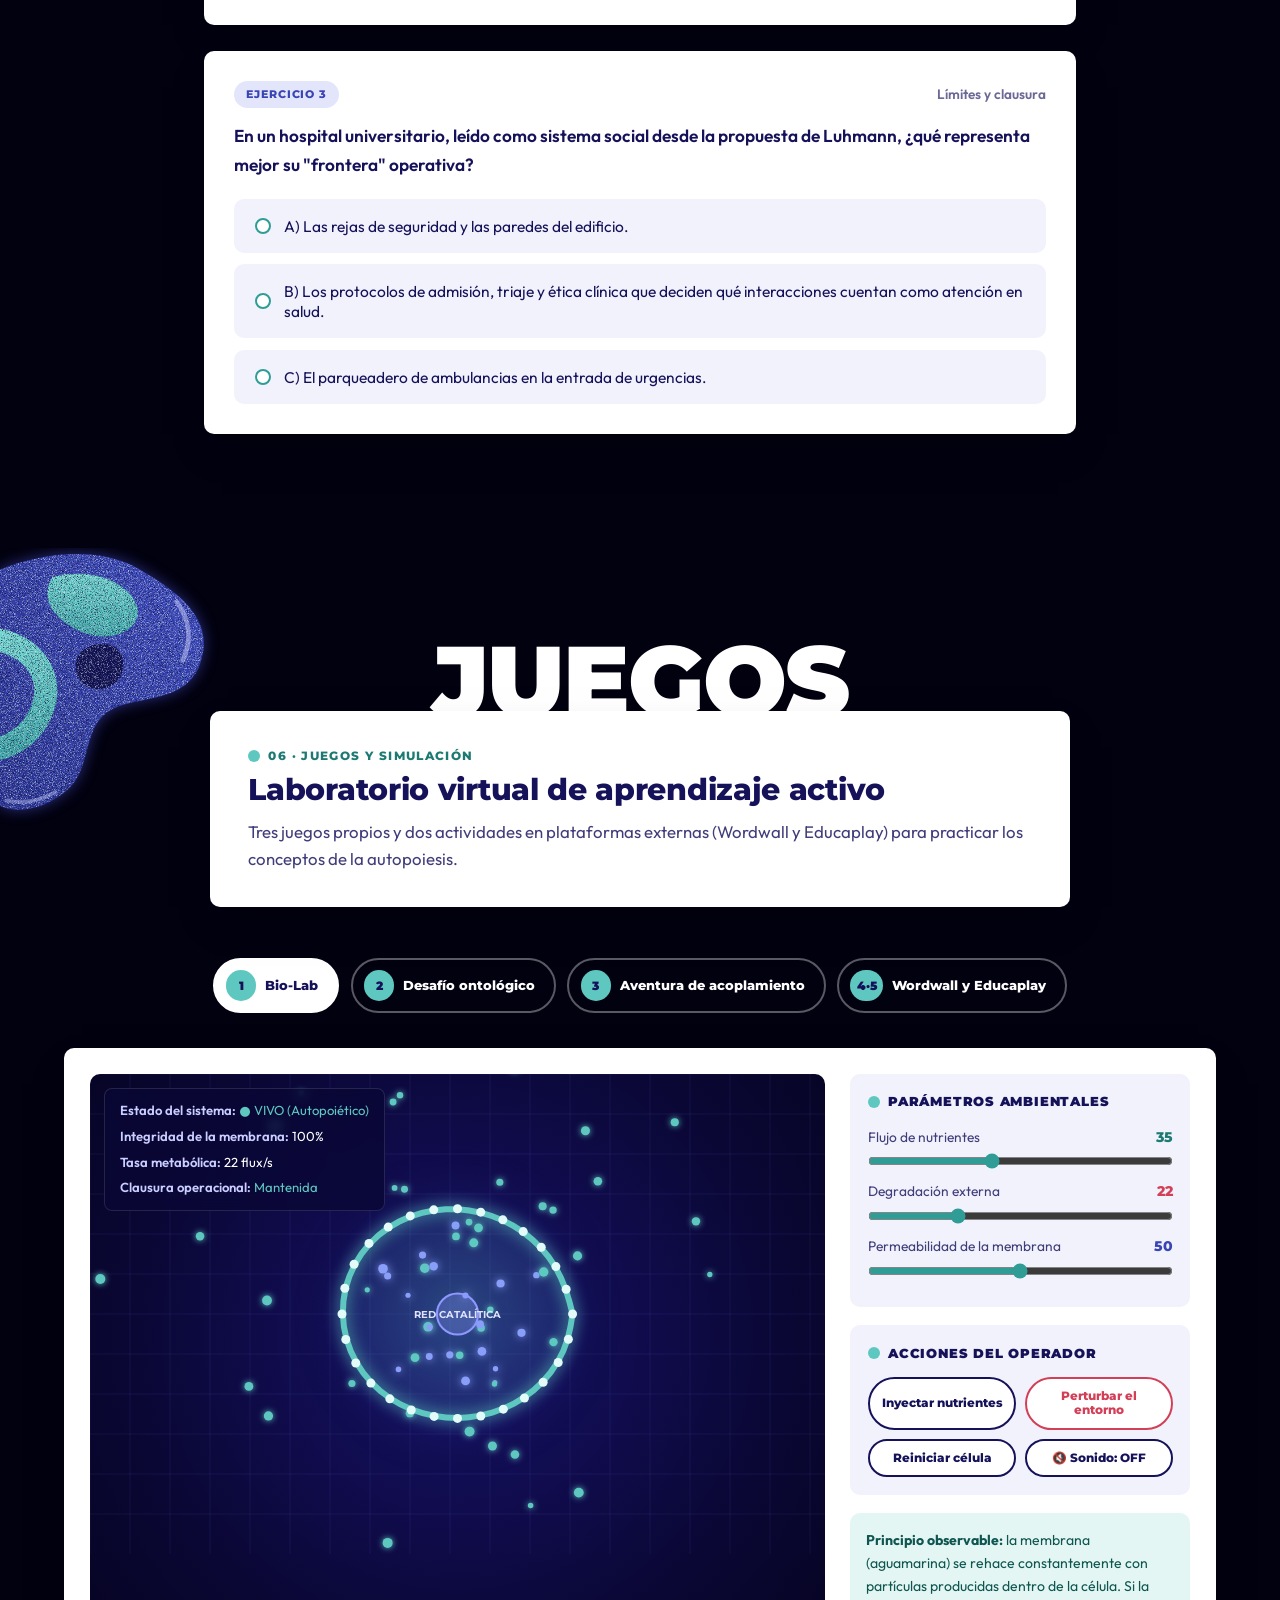
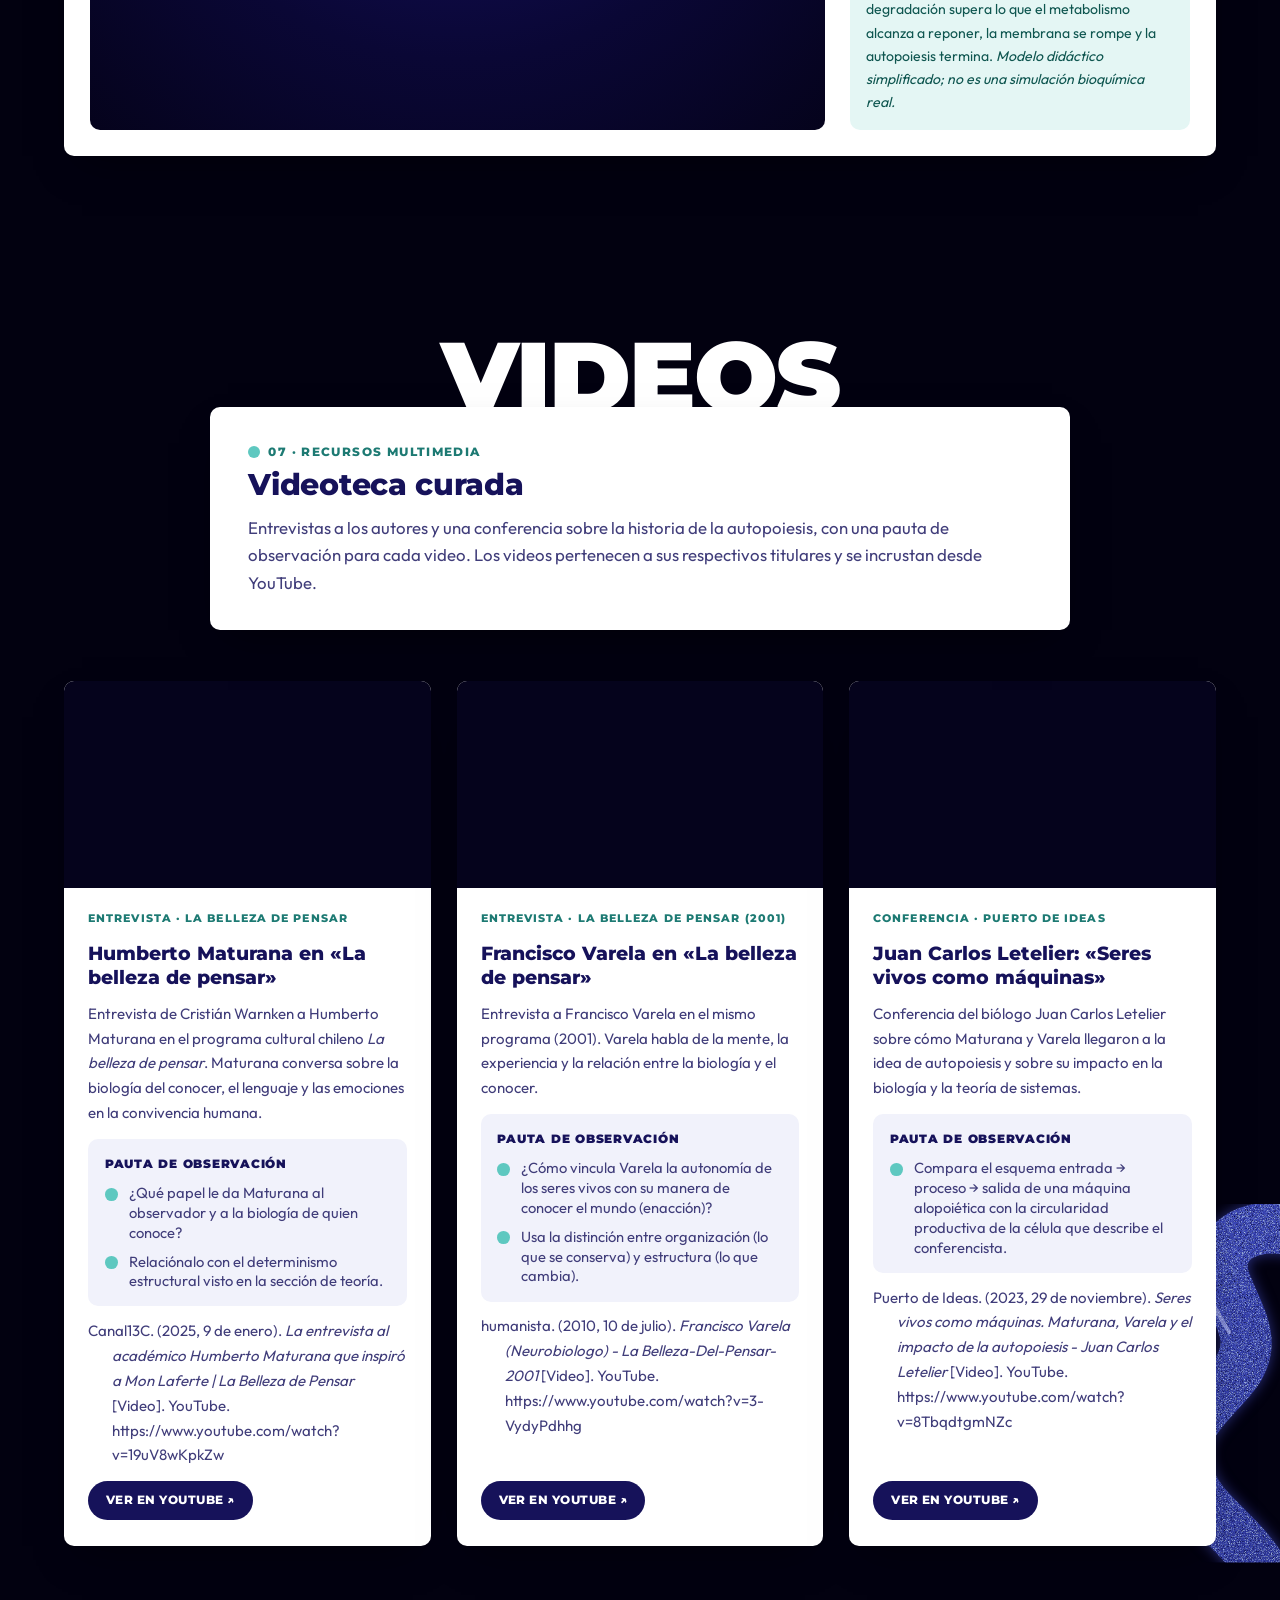
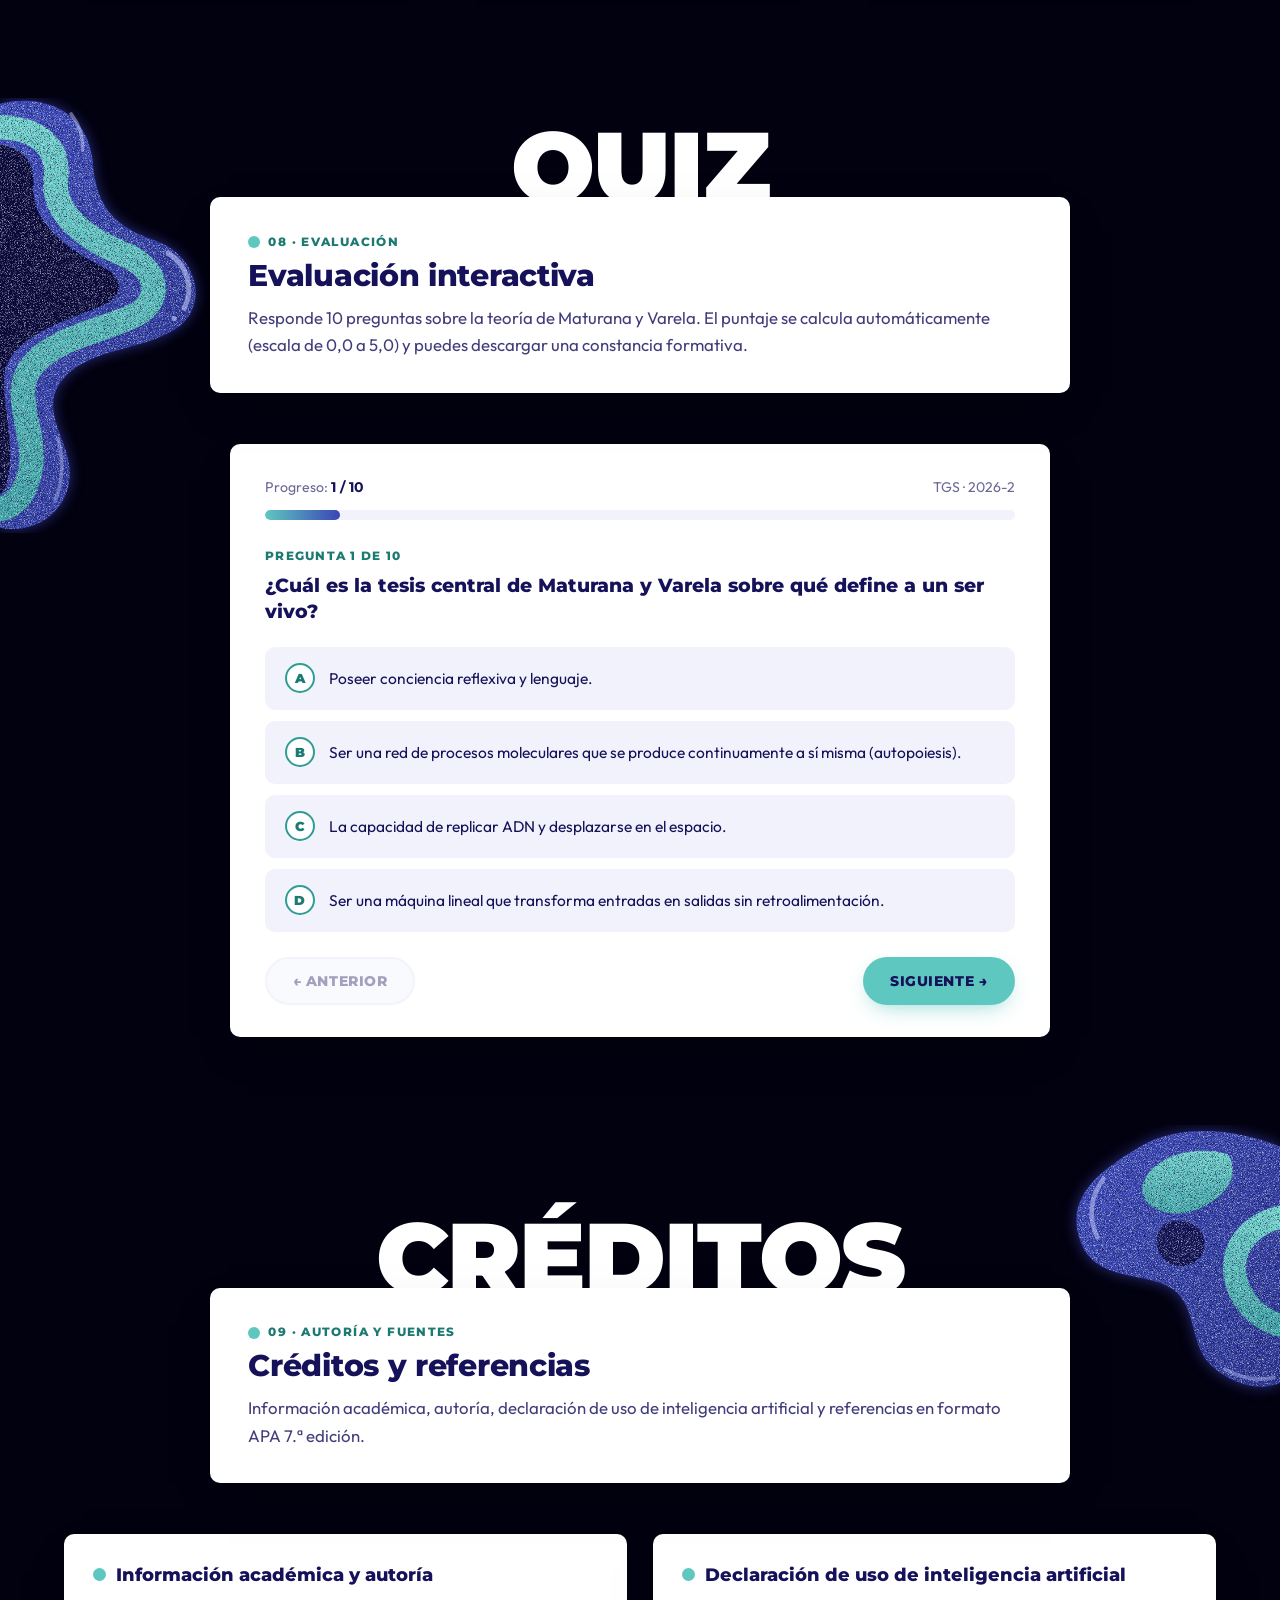
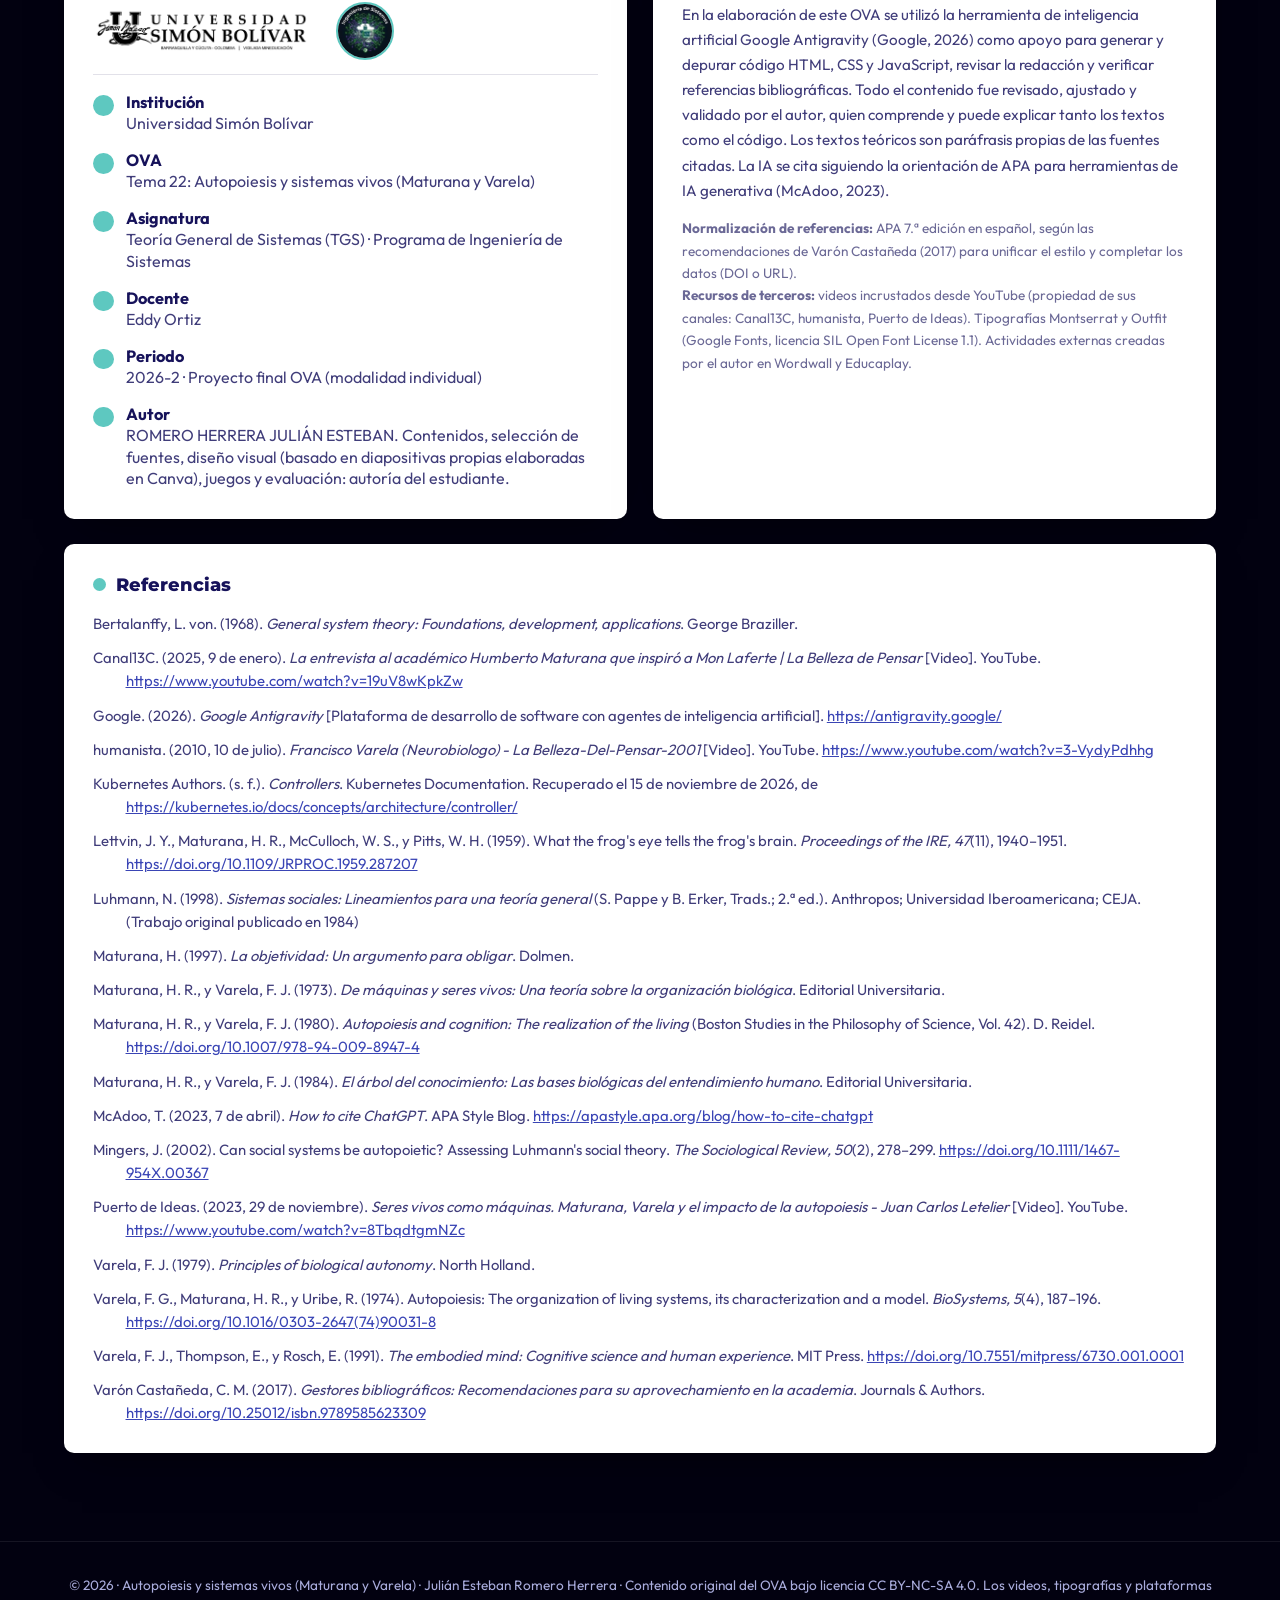
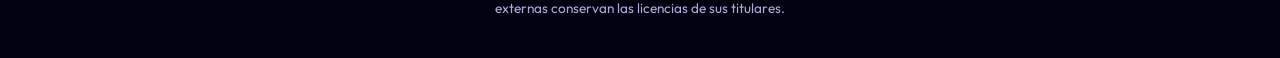
==== commit 8fb0051e: "feat: add Universidad Simón Bolívar and Ingeniería de Sistemas logos + docente Eddy Ortiz" ====
--- a/index.html
+++ b/index.html
@@ -157,8 +157,14 @@
           <p class="hero-description">
             ¿Qué hace que una bacteria esté viva y un reloj no? Los biólogos chilenos <strong>Humberto Maturana</strong> y <strong>Francisco Varela</strong> respondieron con una idea sencilla y profunda: un ser vivo es un sistema que se fabrica continuamente a sí mismo y que traza su propio límite con el entorno. A esa organización la llamaron <em>autopoiesis</em> (Maturana y Varela, 1973).
           </p>
+          <div class="hero-logos">
+            <img src="assets/logo-unisimon.png" alt="Logo Universidad Simón Bolívar" class="logo-inst">
+            <img src="assets/logo-ingenieria.jpg" alt="Logo Ingeniería de Sistemas" class="logo-prog">
+          </div>
           <ul class="dot-list dot-list-grid">
+            <li><strong>Institución</strong><span>Universidad Simón Bolívar</span></li>
             <li><strong>Asignatura</strong><span>Teoría General de Sistemas</span></li>
+            <li><strong>Docente</strong><span>Eddy Ortiz</span></li>
             <li><strong>Programa</strong><span>Ingeniería de Sistemas</span></li>
             <li><strong>Autor</strong><span>Romero Herrera Julián Esteban</span></li>
             <li><strong>Periodo académico</strong><span>2026-2</span></li>
@@ -815,9 +821,15 @@
       <div class="credits-grid">
         <article class="paper credit-card">
           <h3>Información académica y autoría</h3>
+          <div class="hero-logos" style="margin-bottom: 1rem;">
+            <img src="assets/logo-unisimon.png" alt="Logo Universidad Simón Bolívar" class="logo-inst">
+            <img src="assets/logo-ingenieria.jpg" alt="Logo Ingeniería de Sistemas" class="logo-prog">
+          </div>
           <ul class="dot-list">
+            <li><strong>Institución</strong><span>Universidad Simón Bolívar</span></li>
             <li><strong>OVA</strong><span>Tema 22: Autopoiesis y sistemas vivos (Maturana y Varela)</span></li>
             <li><strong>Asignatura</strong><span>Teoría General de Sistemas (TGS) · Programa de Ingeniería de Sistemas</span></li>
+            <li><strong>Docente</strong><span>Eddy Ortiz</span></li>
             <li><strong>Periodo</strong><span>2026-2 · Proyecto final OVA (modalidad individual)</span></li>
             <li><strong>Autor</strong><span>ROMERO HERRERA JULIÁN ESTEBAN. Contenidos, selección de fuentes, diseño visual (basado en diapositivas propias elaboradas en Canva), juegos y evaluación: autoría del estudiante.</span></li>
           </ul>
--- a/css/styles.css
+++ b/css/styles.css
@@ -282,6 +282,30 @@
 }
 .hero-title-sub { display: block; color: var(--teal); font-size: 0.55em; letter-spacing: -0.01em; margin-top: 0.25em; }
 
+.hero-logos {
+  display: flex;
+  align-items: center;
+  gap: 1.25rem;
+  flex-wrap: wrap;
+  margin-bottom: 1.15rem;
+  padding-bottom: 0.9rem;
+  border-bottom: 1px solid rgba(16, 12, 79, 0.12);
+}
+
+.hero-logos .logo-inst {
+  height: 52px;
+  width: auto;
+  object-fit: contain;
+}
+
+.hero-logos .logo-prog {
+  height: 58px;
+  width: 58px;
+  border-radius: 50%;
+  object-fit: cover;
+  border: 2px solid #5ec8c0;
+}
+
 .hero-card { position: relative; z-index: 1; padding: 1.8rem 2rem; margin: 1.5rem 0 2rem; }
 .hero-description { font-size: 1.08rem; color: var(--ink-soft); margin-bottom: 1.4rem; }
 .hero-description strong { color: var(--ink); }
@@ -792,7 +816,31 @@
   .brand-sub { display: none; }
   .brand-title { font-size: 0.85rem; white-space: normal; max-width: 150px; }
   .slide-card { padding: 1.5rem 1.4rem; }
-  .hero-card { padding: 1.4rem; }
+  .hero-logos {
+  display: flex;
+  align-items: center;
+  gap: 1.25rem;
+  flex-wrap: wrap;
+  margin-bottom: 1.15rem;
+  padding-bottom: 0.9rem;
+  border-bottom: 1px solid rgba(16, 12, 79, 0.12);
+}
+
+.hero-logos .logo-inst {
+  height: 52px;
+  width: auto;
+  object-fit: contain;
+}
+
+.hero-logos .logo-prog {
+  height: 58px;
+  width: 58px;
+  border-radius: 50%;
+  object-fit: cover;
+  border: 2px solid #5ec8c0;
+}
+
+.hero-card { padding: 1.4rem; }
   .dot-list-grid { grid-template-columns: 1fr; }
   .theorist-card { flex-direction: column; }
   .feature-box { flex-direction: column; }
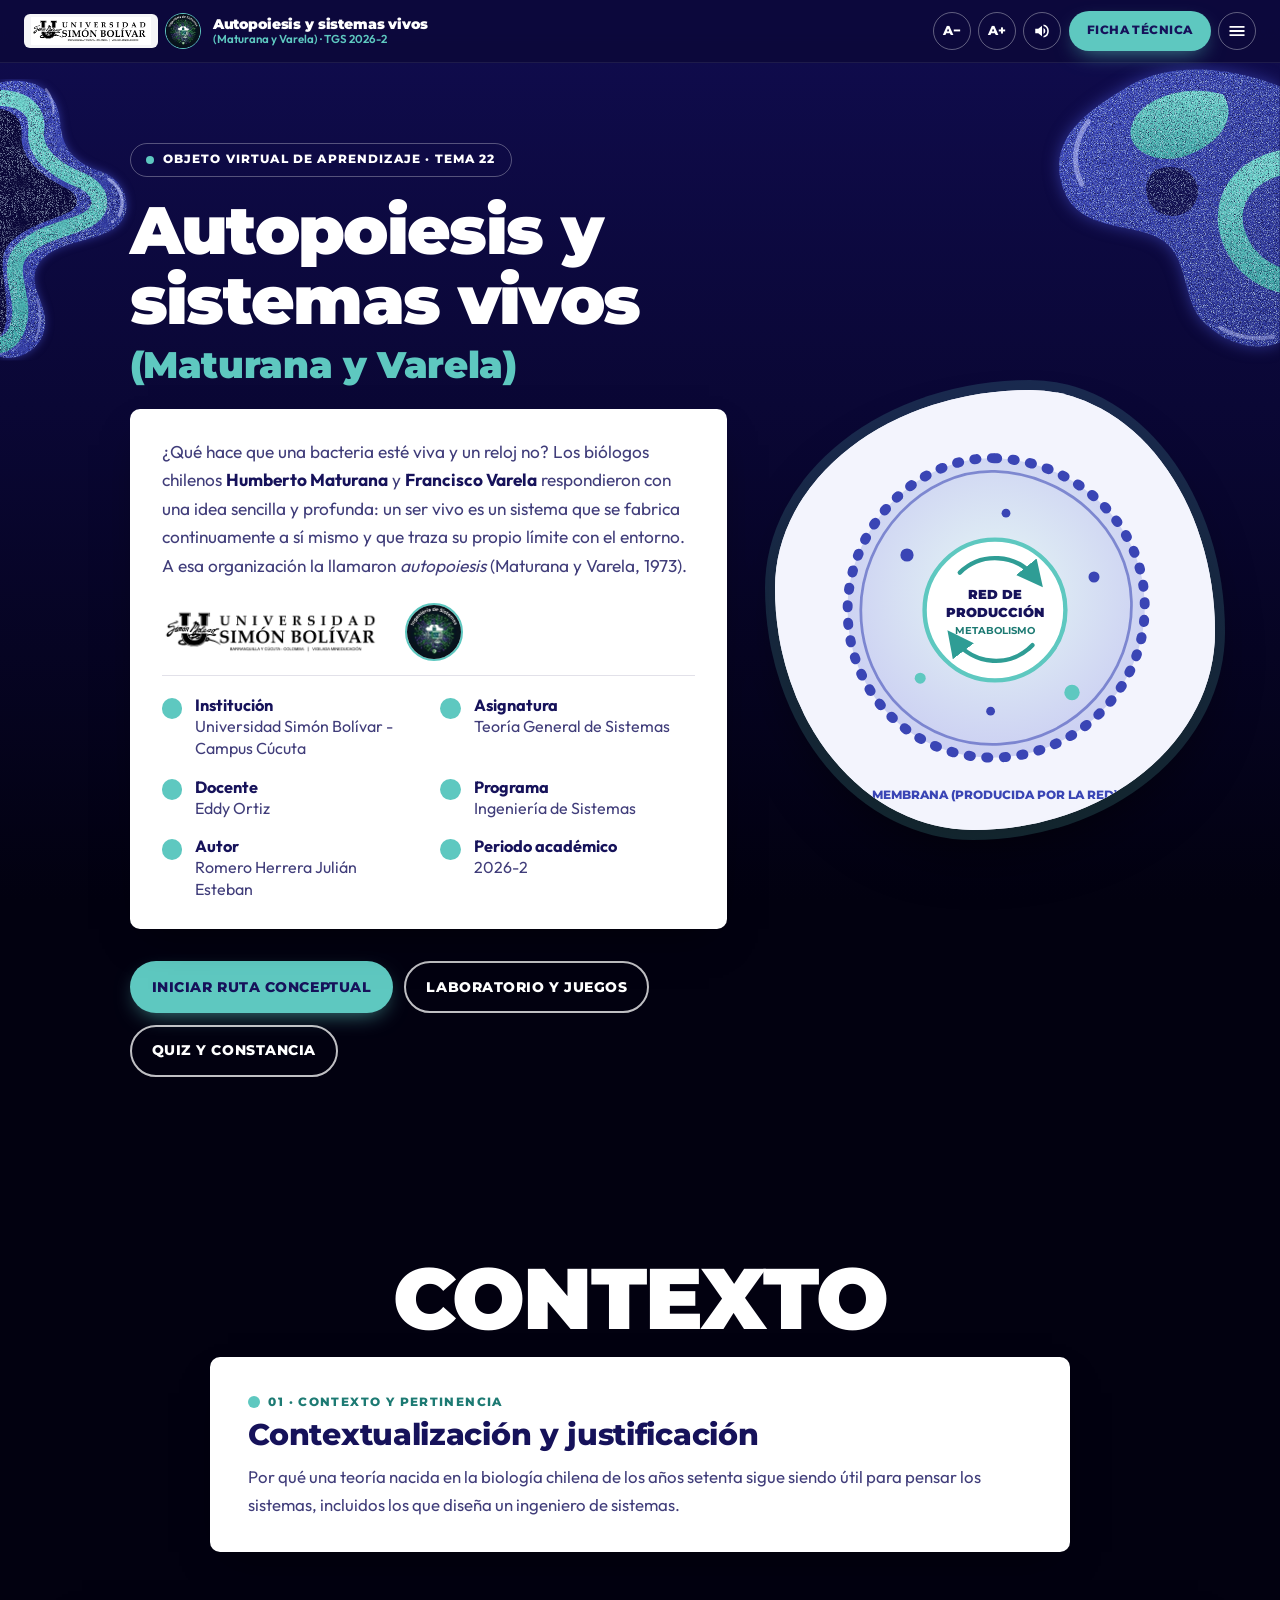
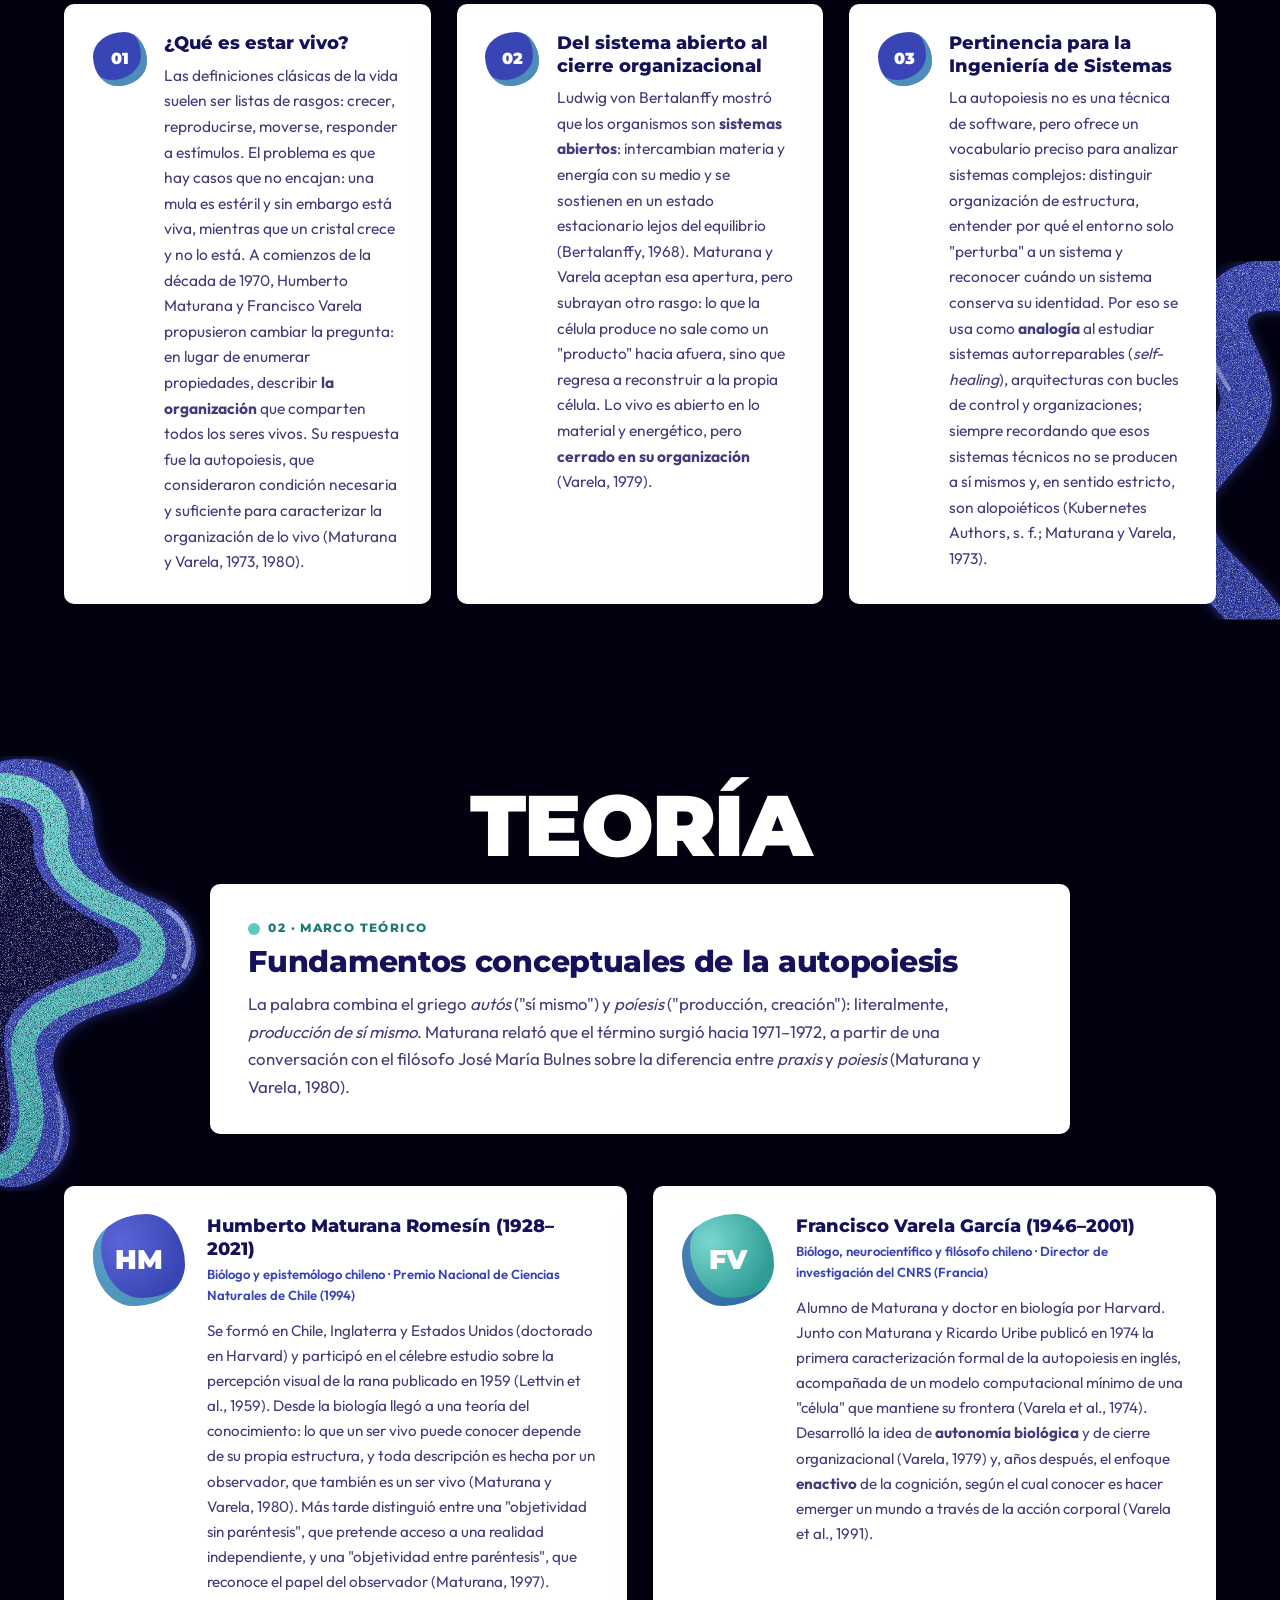
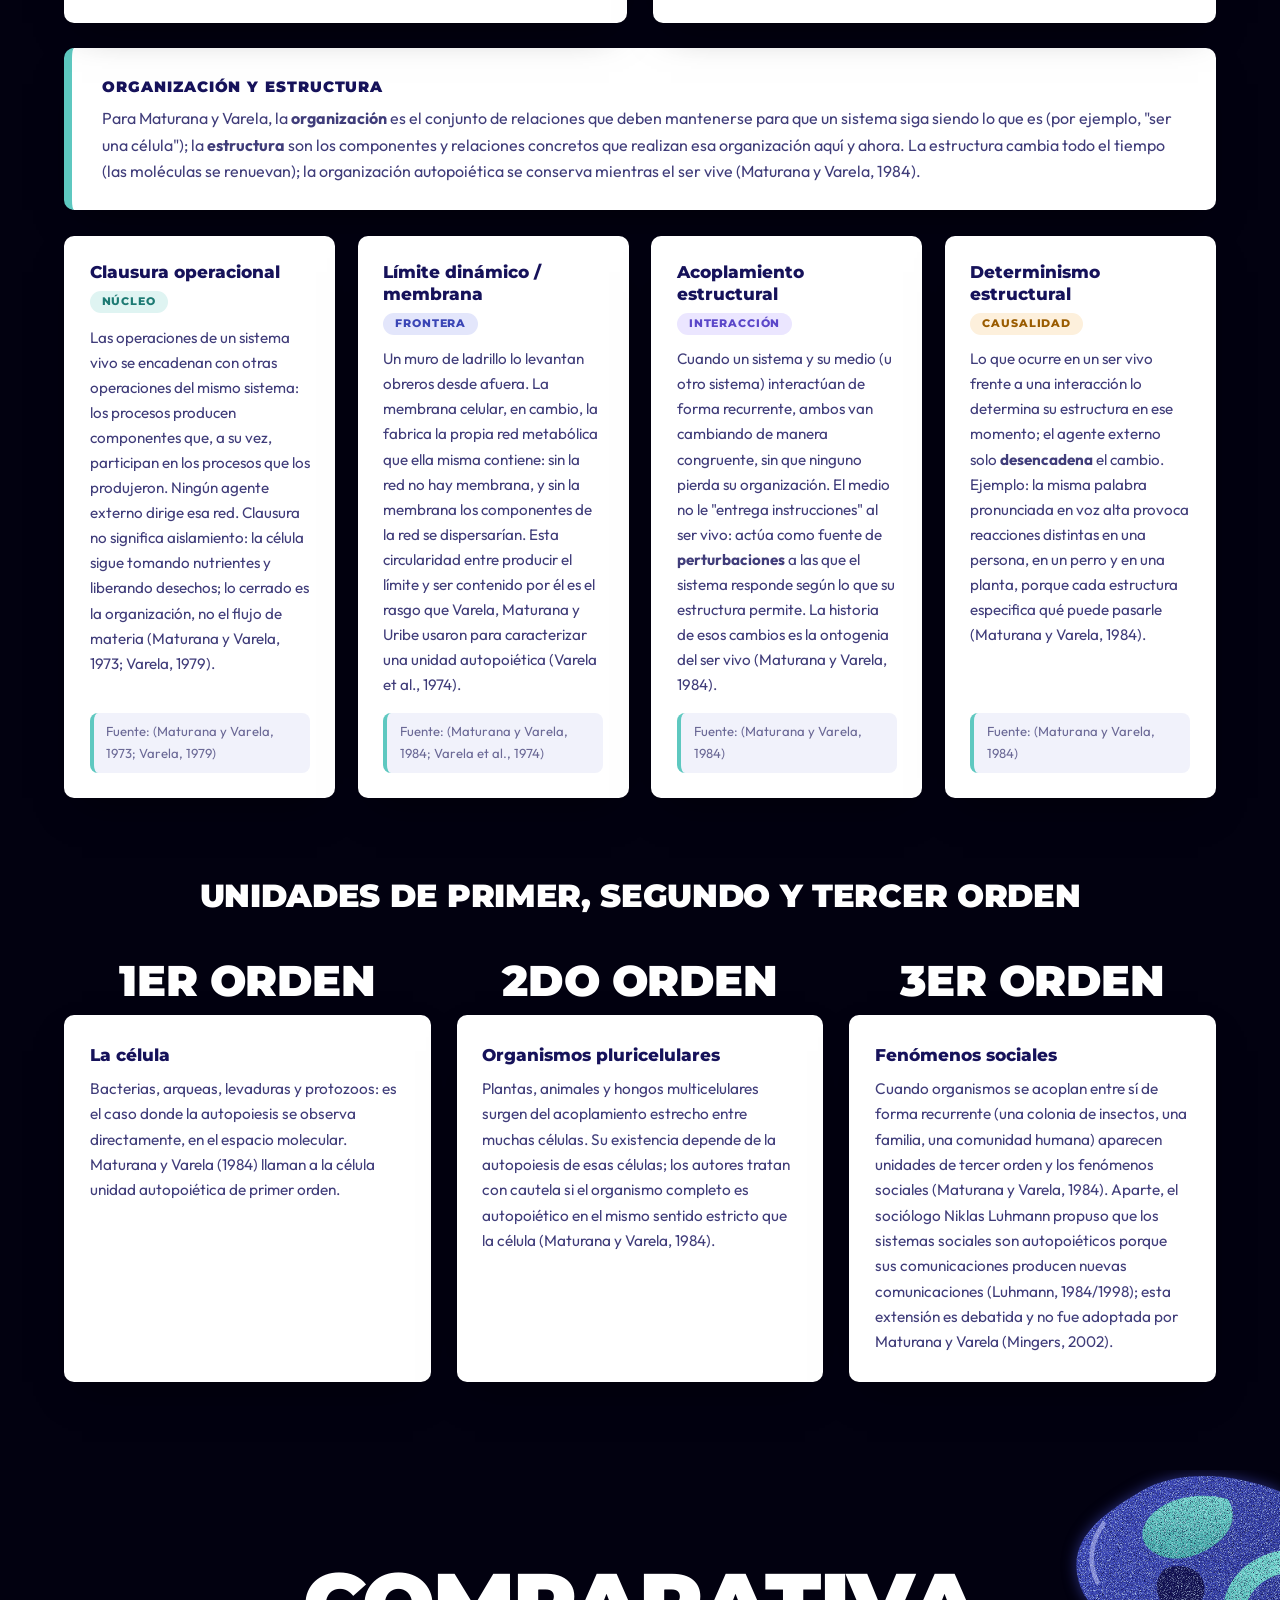
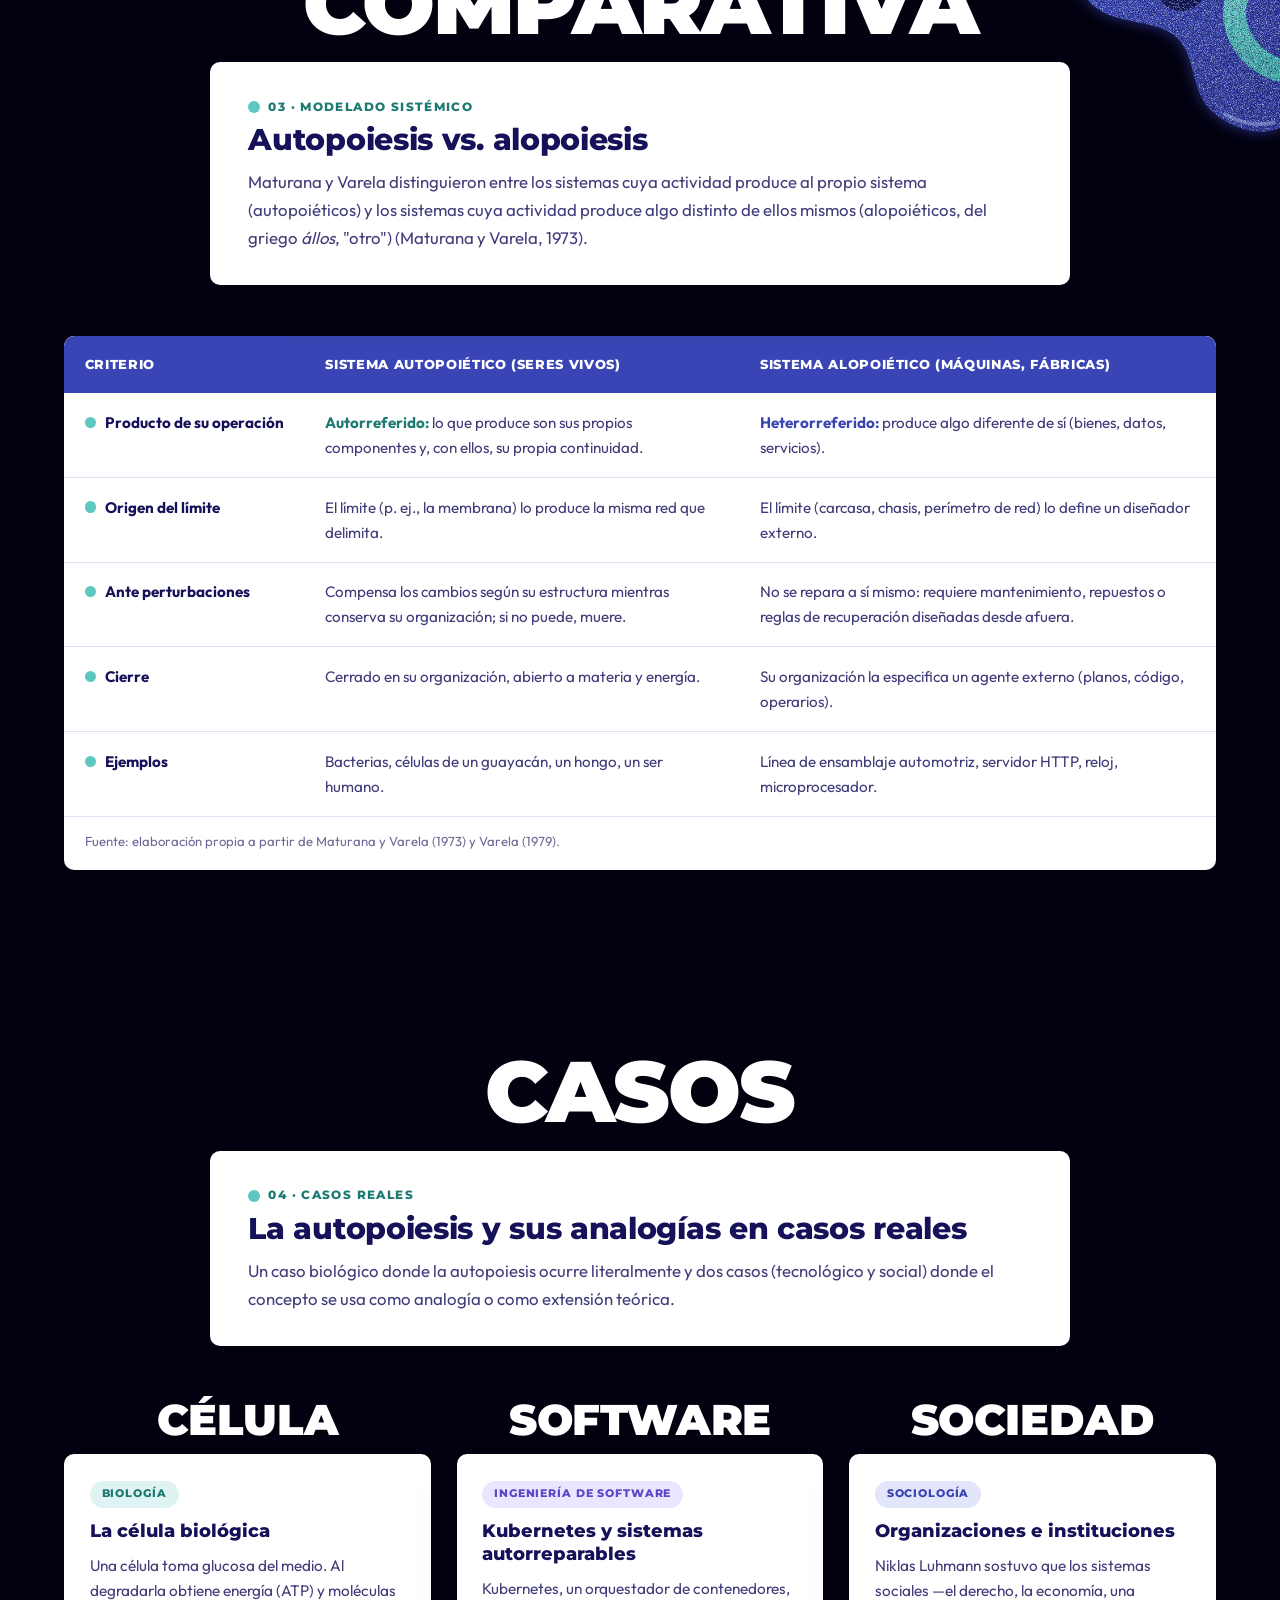
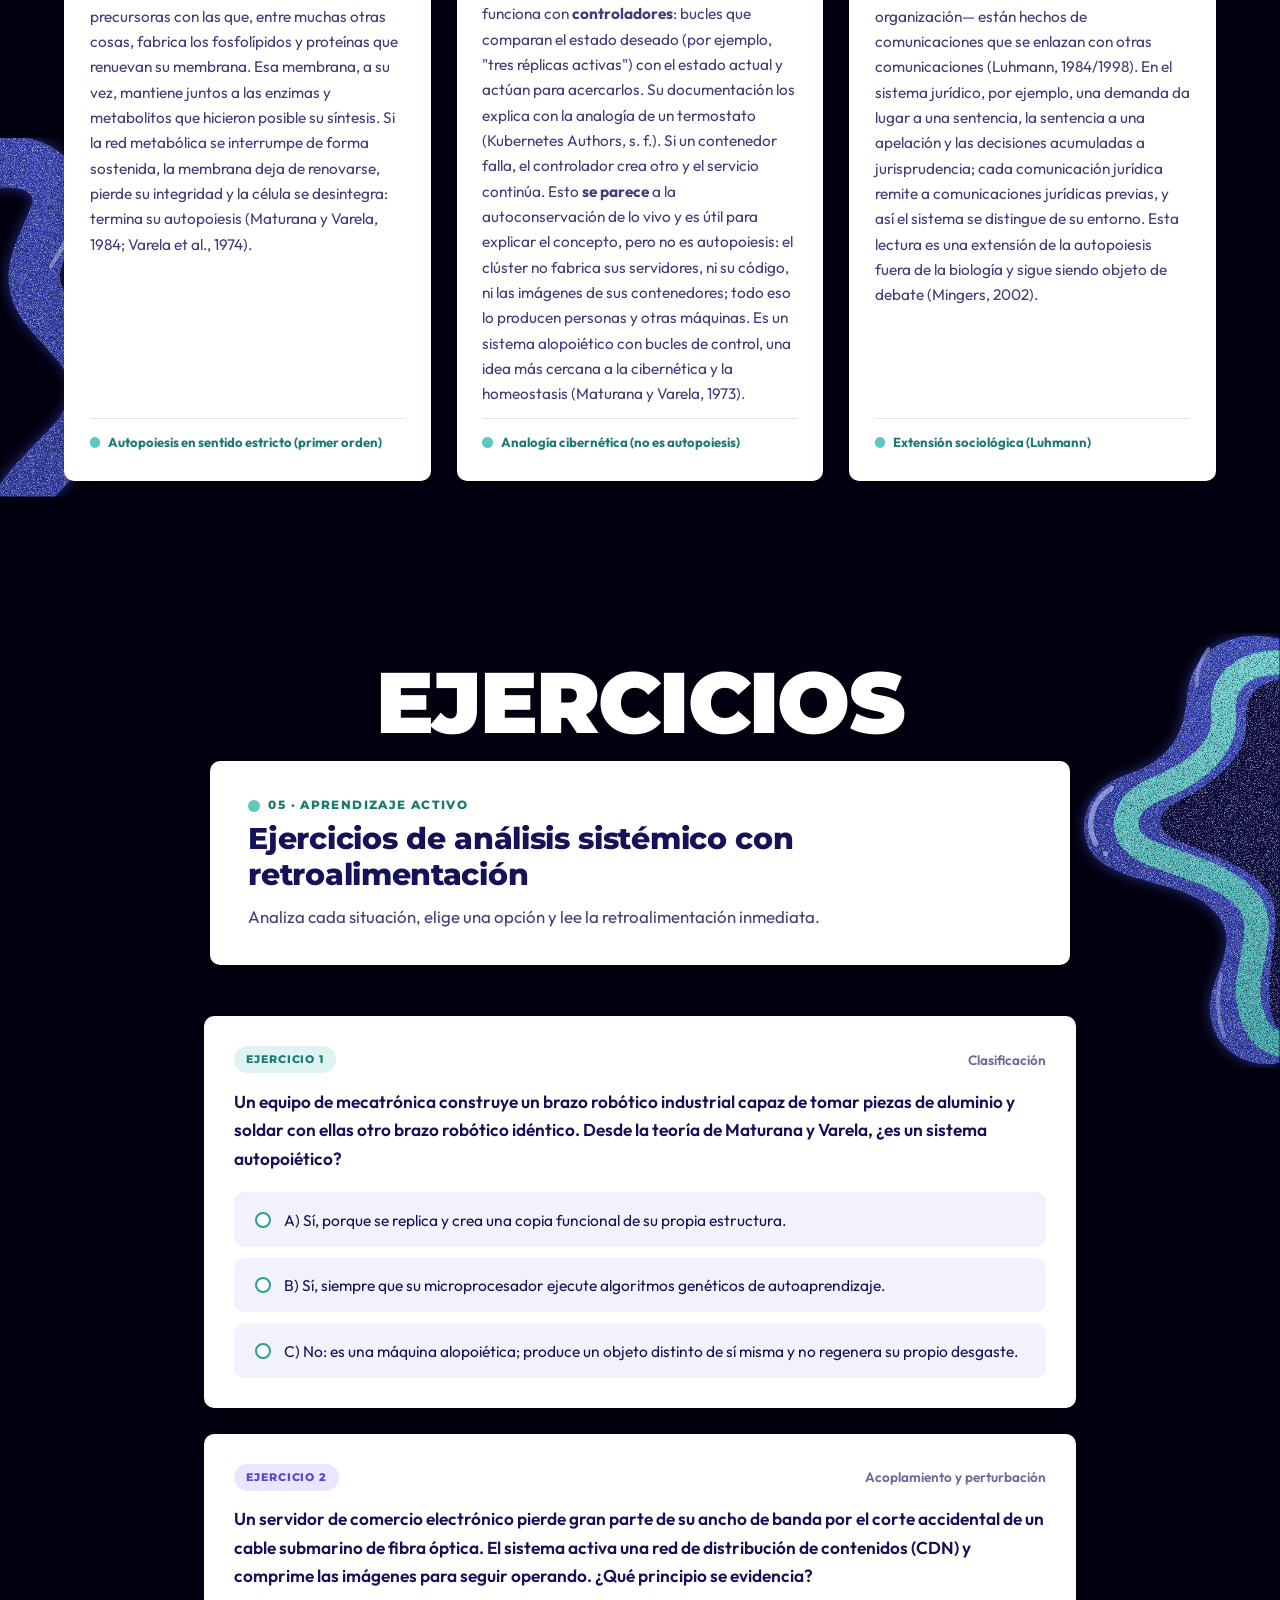
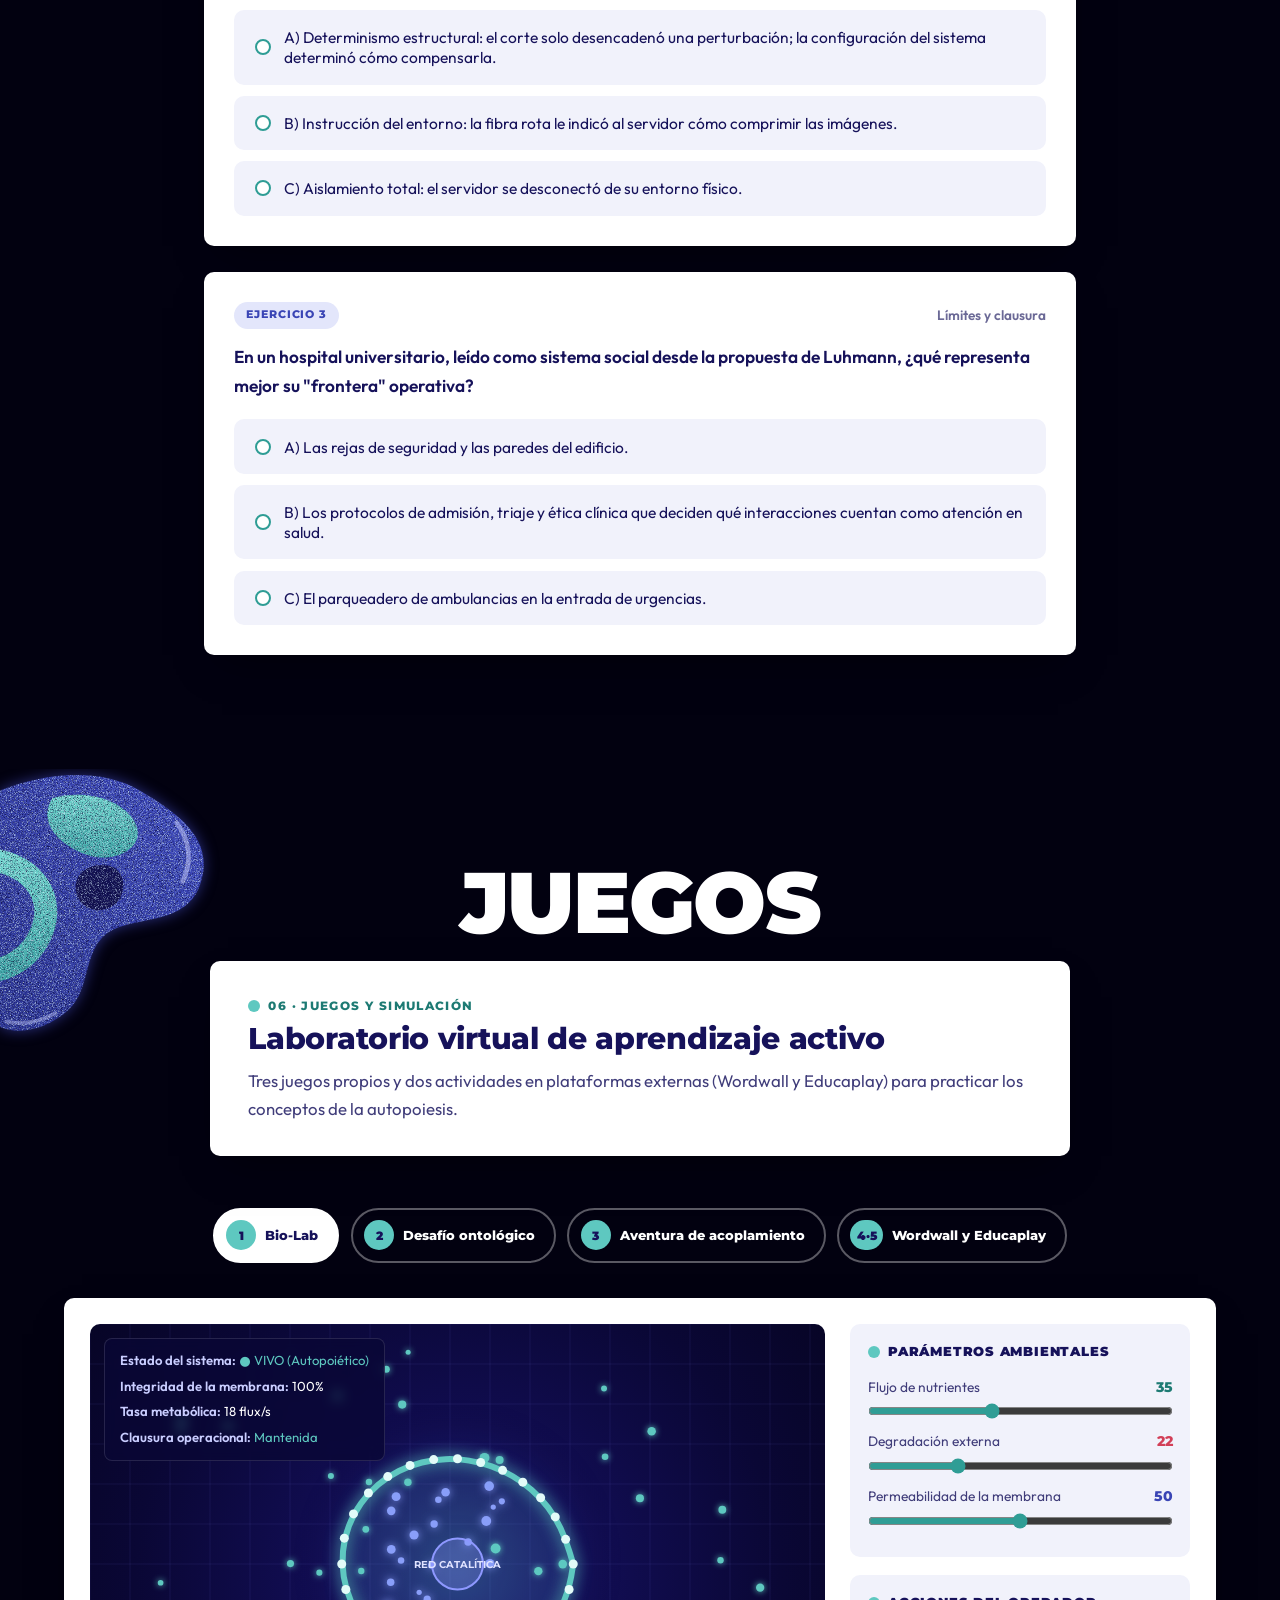
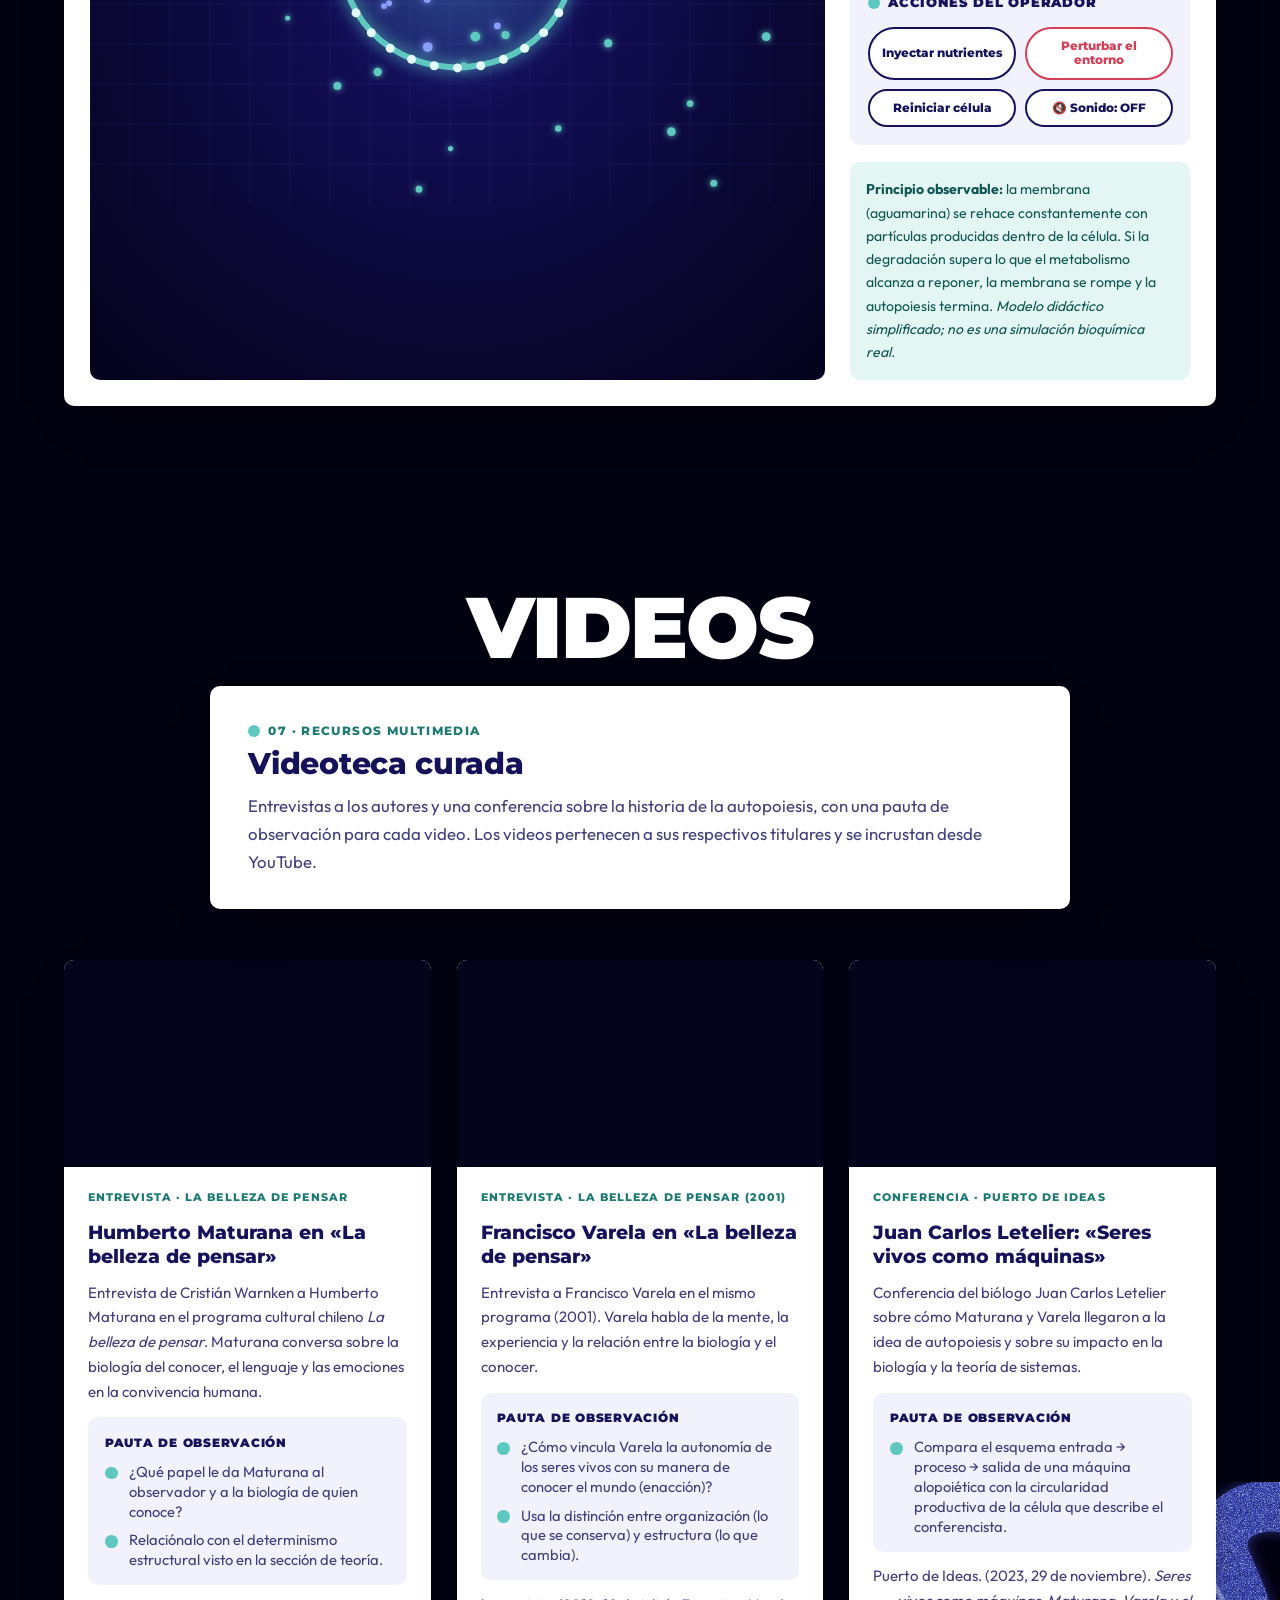
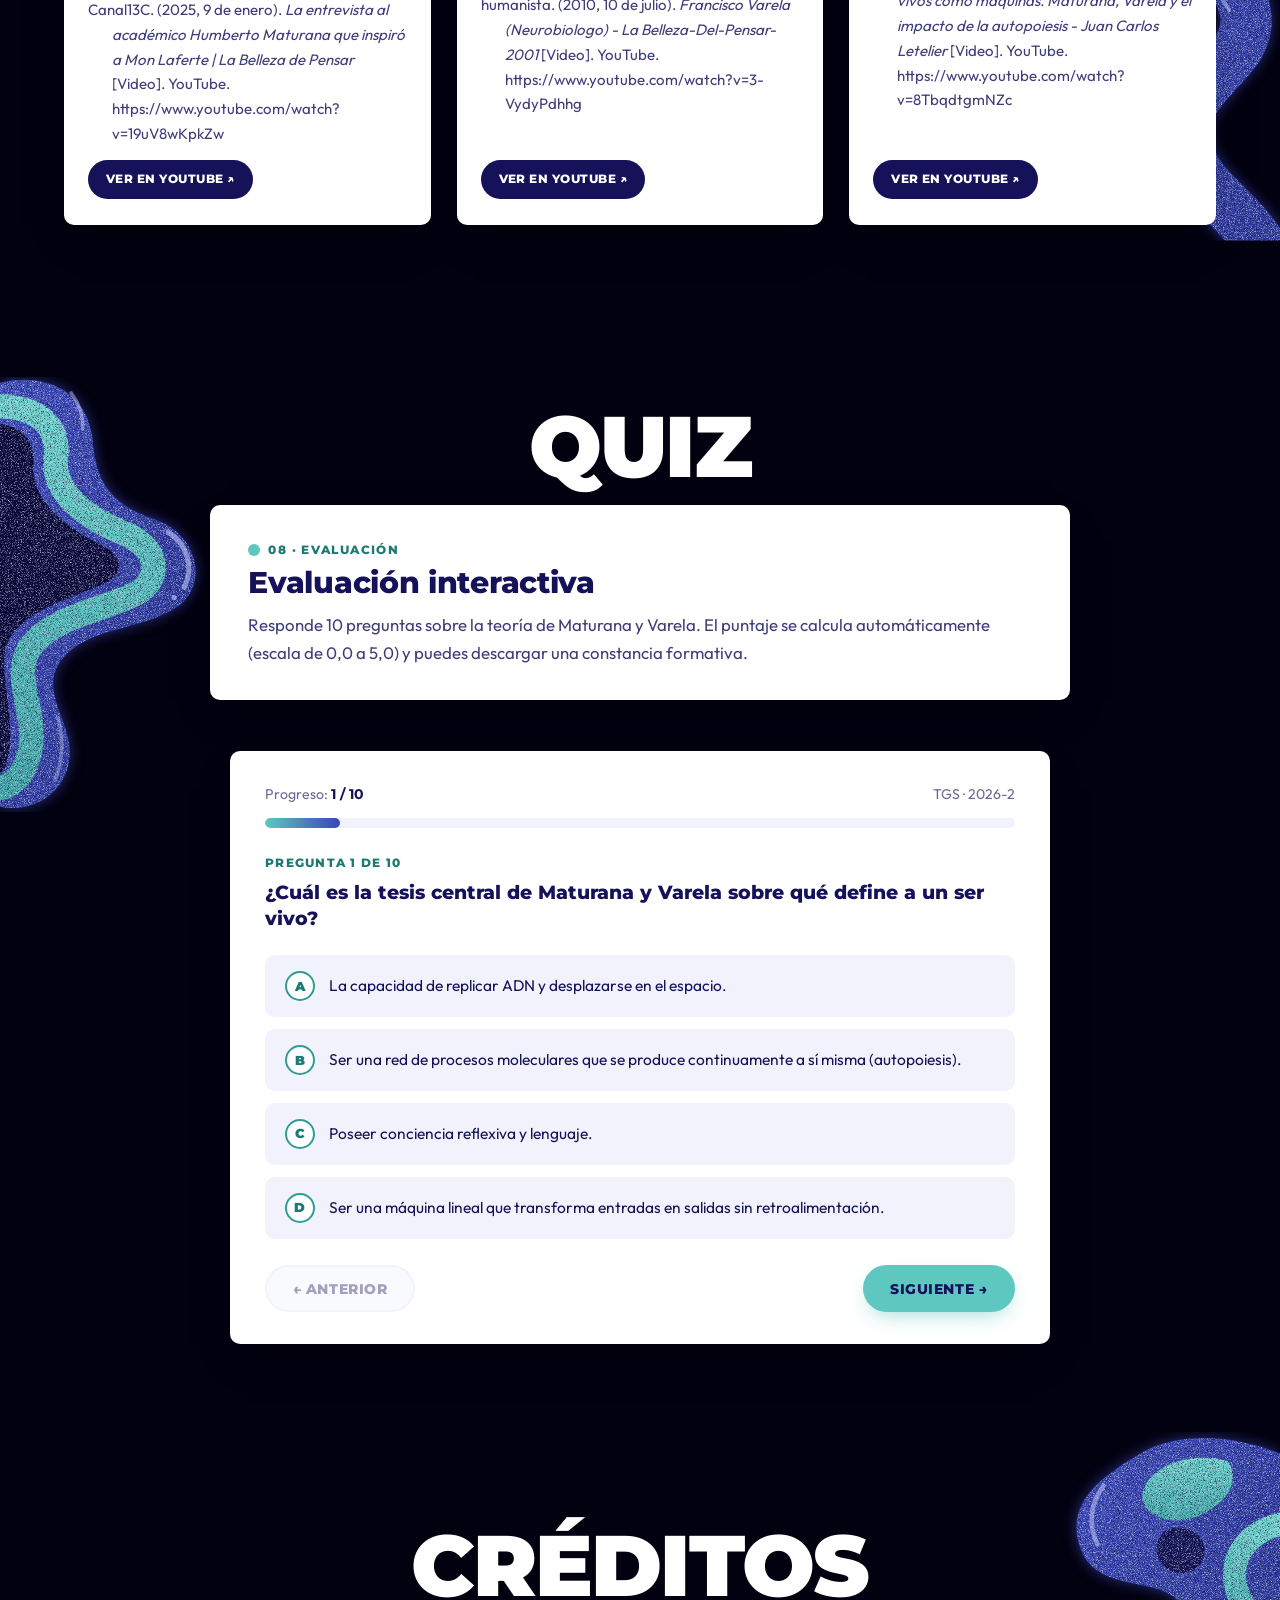
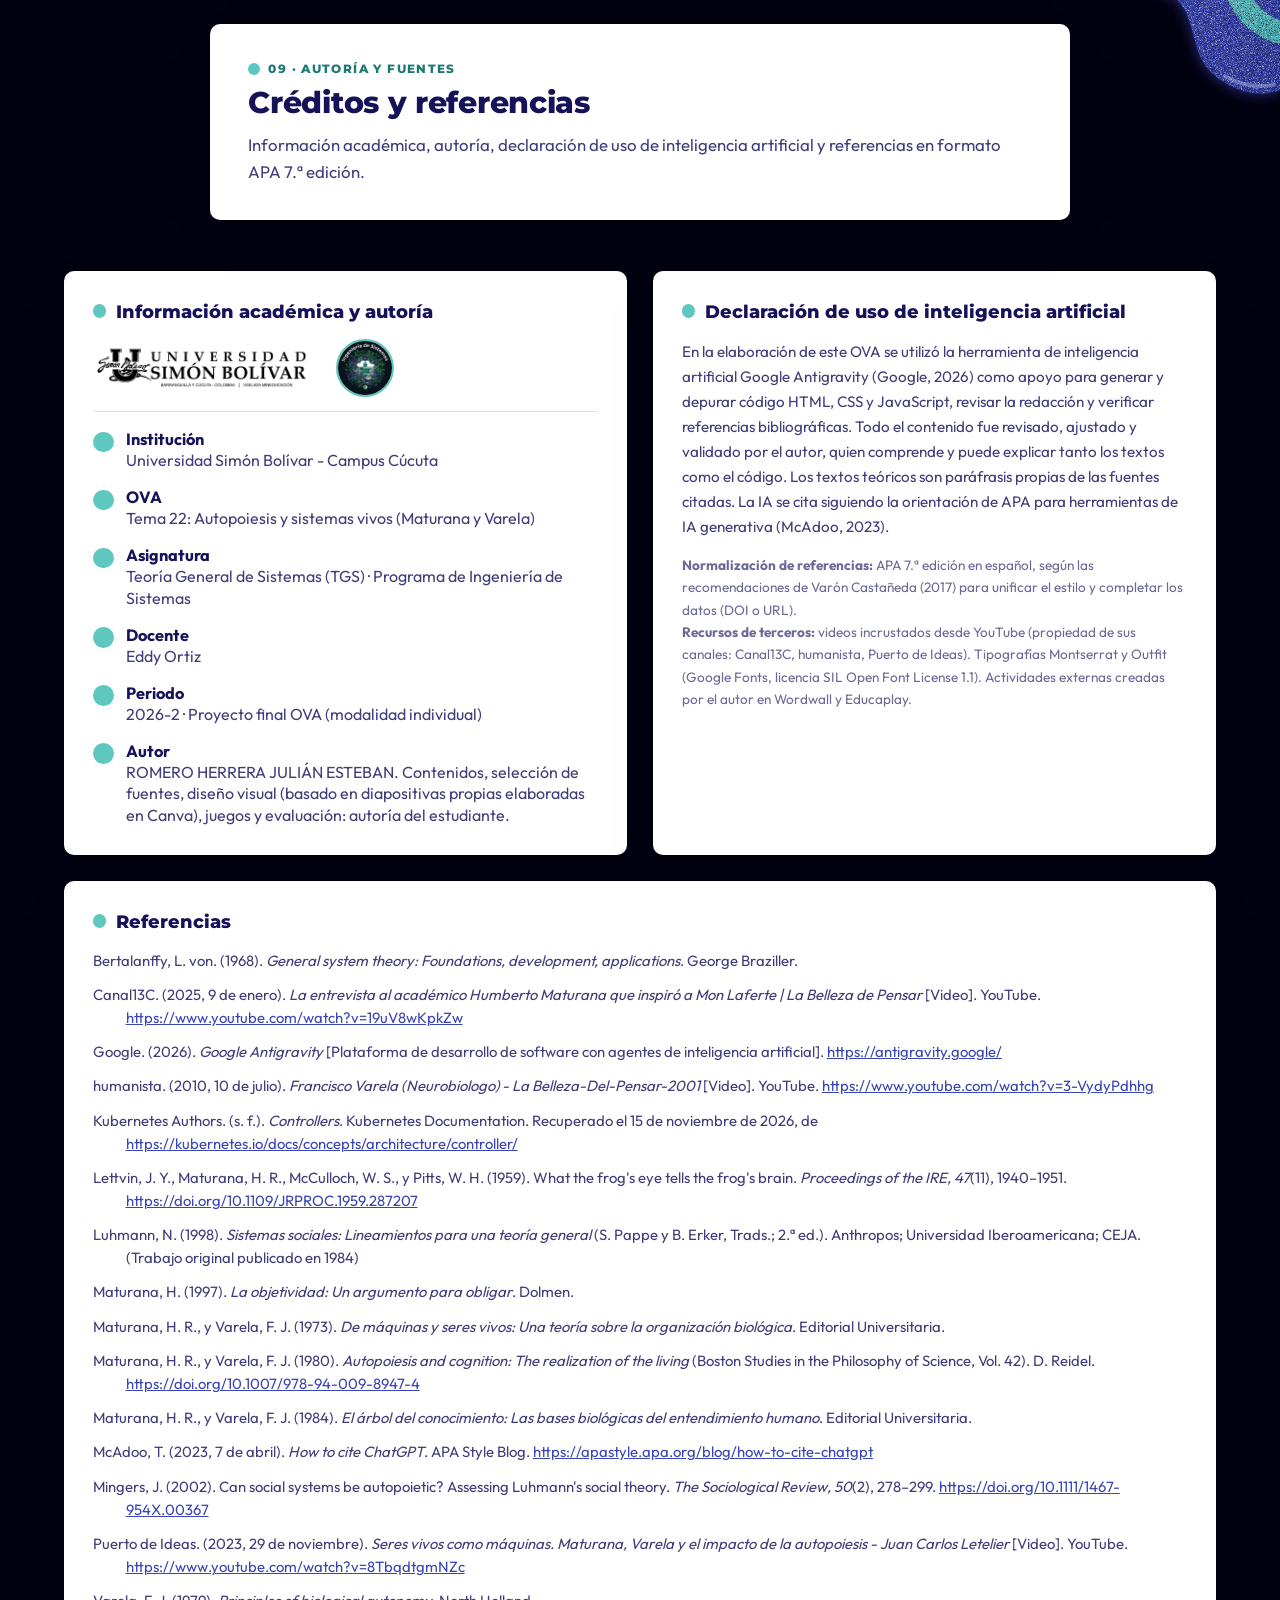
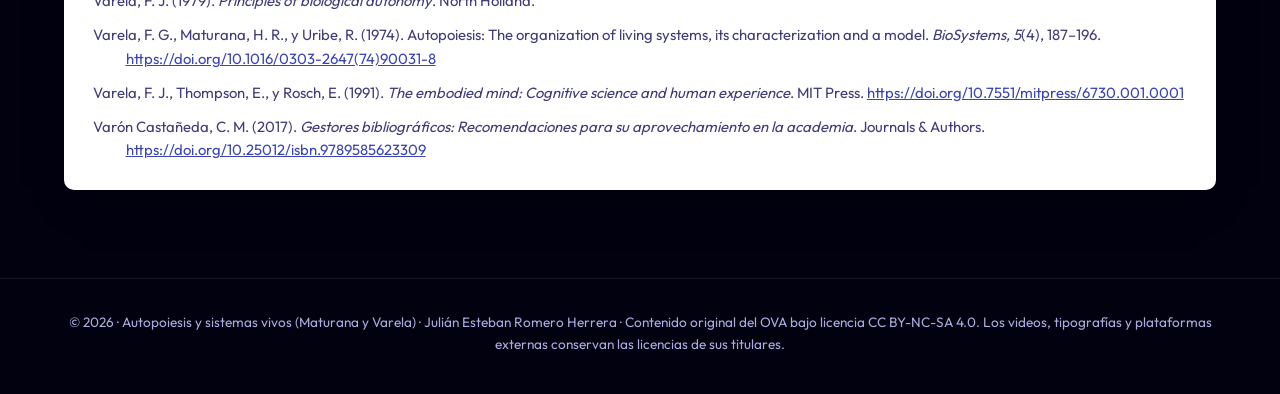
==== commit d378481c: "fix: separate headings from cards, add Wordwall/Educaplay games 4-5, navbar logos and Campus Cucuta" ====
--- a/index.html
+++ b/index.html
@@ -101,11 +101,10 @@
   <header class="navbar" id="main-navbar">
     <div class="container navbar-inner">
       <a href="#inicio" class="brand" aria-label="Inicio: Autopoiesis y sistemas vivos (Maturana y Varela)">
-        <svg class="brand-mark" viewBox="0 0 48 48" aria-hidden="true">
-          <path fill="#3a45b5" d="M24 3c9 0 14 6 18 12s4 15-2 21-14 9-21 7S5 36 4 27 9 9 16 5c2.6-1.4 5.3-2 8-2z"/>
-          <path fill="none" stroke="#5ec8c0" stroke-width="4" stroke-linecap="round" d="M15 30c-3-6 0-14 8-15s12 6 9 12-10 7-13 3"/>
-          <path fill="none" stroke="#dfe3ff" stroke-width="2" stroke-linecap="round" opacity=".7" d="M35 10c3 2 5 5 5 8"/>
-        </svg>
+        <span class="nav-logos">
+          <img src="assets/logo-unisimon.png" alt="Universidad Simón Bolívar" class="nav-logo-inst">
+          <img src="assets/logo-ingenieria.jpg" alt="Ingeniería de Sistemas" class="nav-logo-prog">
+        </span>
         <span class="brand-text">
           <span class="brand-title">Autopoiesis y sistemas vivos</span>
           <span class="brand-sub">(Maturana y Varela) · TGS 2026-2</span>
@@ -162,7 +161,7 @@
             <img src="assets/logo-ingenieria.jpg" alt="Logo Ingeniería de Sistemas" class="logo-prog">
           </div>
           <ul class="dot-list dot-list-grid">
-            <li><strong>Institución</strong><span>Universidad Simón Bolívar</span></li>
+            <li><strong>Institución</strong><span>Universidad Simón Bolívar - Campus Cúcuta</span></li>
             <li><strong>Asignatura</strong><span>Teoría General de Sistemas</span></li>
             <li><strong>Docente</strong><span>Eddy Ortiz</span></li>
             <li><strong>Programa</strong><span>Ingeniería de Sistemas</span></li>
@@ -826,7 +825,7 @@
             <img src="assets/logo-ingenieria.jpg" alt="Logo Ingeniería de Sistemas" class="logo-prog">
           </div>
           <ul class="dot-list">
-            <li><strong>Institución</strong><span>Universidad Simón Bolívar</span></li>
+            <li><strong>Institución</strong><span>Universidad Simón Bolívar - Campus Cúcuta</span></li>
             <li><strong>OVA</strong><span>Tema 22: Autopoiesis y sistemas vivos (Maturana y Varela)</span></li>
             <li><strong>Asignatura</strong><span>Teoría General de Sistemas (TGS) · Programa de Ingeniería de Sistemas</span></li>
             <li><strong>Docente</strong><span>Eddy Ortiz</span></li>
--- a/css/styles.css
+++ b/css/styles.css
@@ -197,6 +197,9 @@
 .navbar-inner { display: flex; align-items: center; justify-content: space-between; gap: 1rem; }
 
 .brand { display: flex; align-items: center; gap: 0.7rem; text-decoration: none; color: #fff; min-width: 0; }
+.nav-logos { display: flex; align-items: center; gap: 0.45rem; flex-shrink: 0; }
+.nav-logo-inst { height: 34px; width: auto; background: rgba(255, 255, 255, 0.96); padding: 3px 7px; border-radius: 6px; object-fit: contain; }
+.nav-logo-prog { height: 36px; width: 36px; border-radius: 50%; object-fit: cover; border: 1.5px solid var(--teal); }
 .brand-mark { width: 42px; height: 42px; flex-shrink: 0; animation: spinSlow 18s linear infinite; }
 .brand-text { display: flex; flex-direction: column; line-height: 1.15; min-width: 0; }
 .brand-title { font-family: var(--font-display); font-weight: 900; font-size: 0.88rem; letter-spacing: -0.01em; white-space: nowrap; }
@@ -277,8 +280,8 @@
 
 .hero-title {
   font-family: var(--font-display); font-weight: 900;
-  font-size: clamp(2.3rem, 5.2vw, 4.3rem); line-height: 1.02; letter-spacing: -0.025em;
-  color: #fff; margin-bottom: -0.15em; position: relative; z-index: 0;
+  font-size: clamp(2.3rem, 5.2vw, 4.3rem); line-height: 1.06; letter-spacing: -0.025em;
+  color: #fff; margin-bottom: 1.2rem; position: relative; z-index: 0;
 }
 .hero-title-sub { display: block; color: var(--teal); font-size: 0.55em; letter-spacing: -0.01em; margin-top: 0.25em; }
 
@@ -342,8 +345,8 @@
 .slide-word {
   display: block; position: relative; z-index: 0;
   font-family: var(--font-display); font-weight: 900; text-transform: uppercase;
-  font-size: clamp(2.6rem, 8.5vw, 6.2rem); line-height: 0.9; letter-spacing: -0.02em;
-  color: #fff; margin-bottom: -0.14em; /* la tarjeta blanca tapa el pie de las letras */
+  font-size: clamp(2.4rem, 7.5vw, 5.4rem); line-height: 1.05; letter-spacing: -0.02em;
+  color: #fff; margin-bottom: 0.85rem;
   user-select: none;
 }
 .slide-card { position: relative; z-index: 1; padding: 2rem 2.4rem 2.1rem; text-align: left; }
@@ -417,8 +420,8 @@
 .stack-word {
   position: relative; z-index: 0; display: block;
   font-family: var(--font-display); font-weight: 900; text-transform: uppercase;
-  font-size: clamp(1.9rem, 3.6vw, 2.7rem); line-height: 0.95; color: #fff;
-  margin-bottom: -0.11em; letter-spacing: -0.01em;
+  font-size: clamp(1.9rem, 3.6vw, 2.7rem); line-height: 1.05; color: #fff;
+  margin-bottom: 0.7rem; letter-spacing: -0.01em;
 }
 .stack-card { position: relative; z-index: 1; padding: 1.7rem 1.6rem; text-align: left; flex-grow: 1; transition: transform 0.35s var(--ease); }
 .stack-card h4 { font-family: var(--font-display); font-weight: 800; font-size: 1.05rem; color: var(--ink); margin-bottom: 0.4rem; }
@@ -637,7 +640,7 @@
 .quiz-nav-btns { display: flex; justify-content: space-between; gap: 1rem; margin-top: 1.6rem; flex-wrap: wrap; }
 
 .quiz-results-card { display: none; padding: 2.4rem 2rem; text-align: center; animation: fadeUp 0.45s var(--ease); }
-.slide-word-ink { color: var(--paper-tint); font-size: clamp(2.2rem, 7vw, 4.4rem); margin-bottom: -0.55em; }
+.slide-word-ink { color: var(--paper-tint); font-size: clamp(2.2rem, 6.5vw, 4rem); margin-bottom: 0.45rem; }
 .results-title { position: relative; font-family: var(--font-display); font-weight: 900; font-size: 1.7rem; color: var(--ink); }
 .results-sub { color: var(--ink-soft); margin: 0.3rem 0 1.6rem; }
 .quiz-score-circle {
